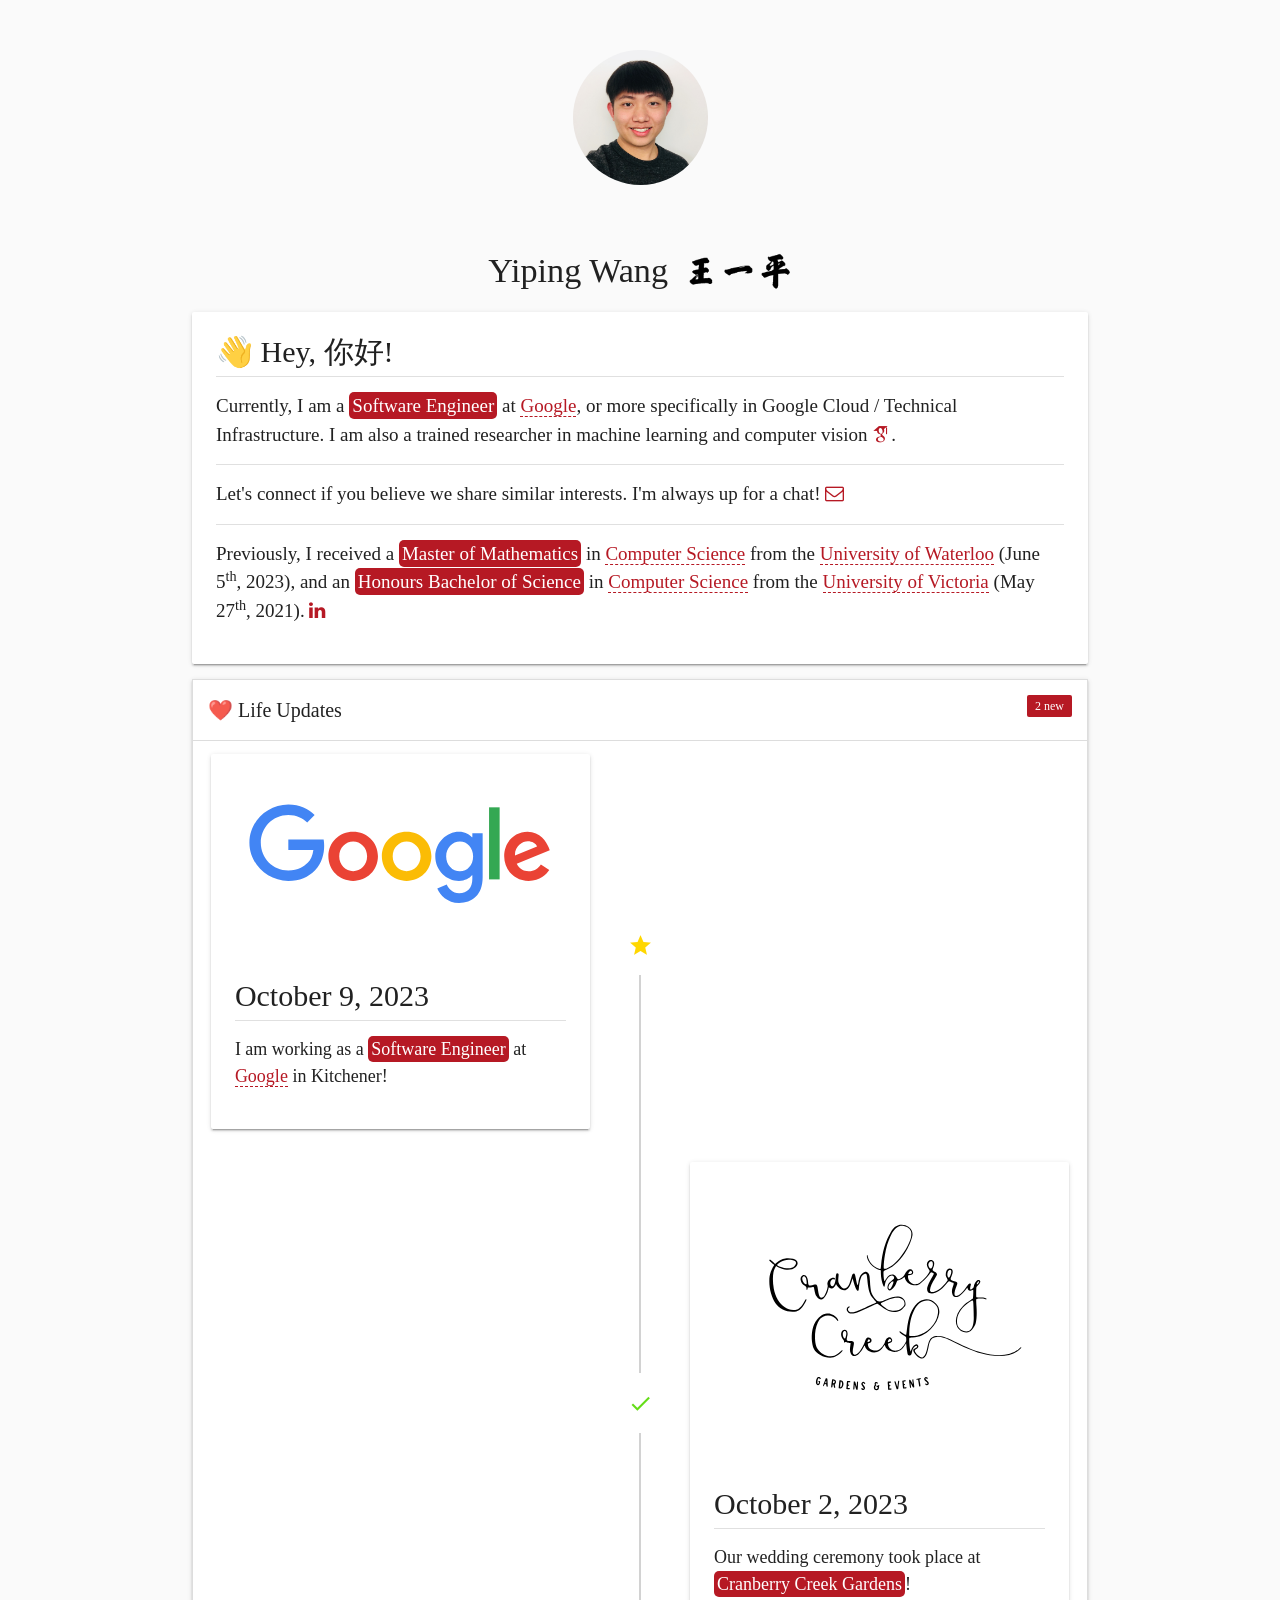
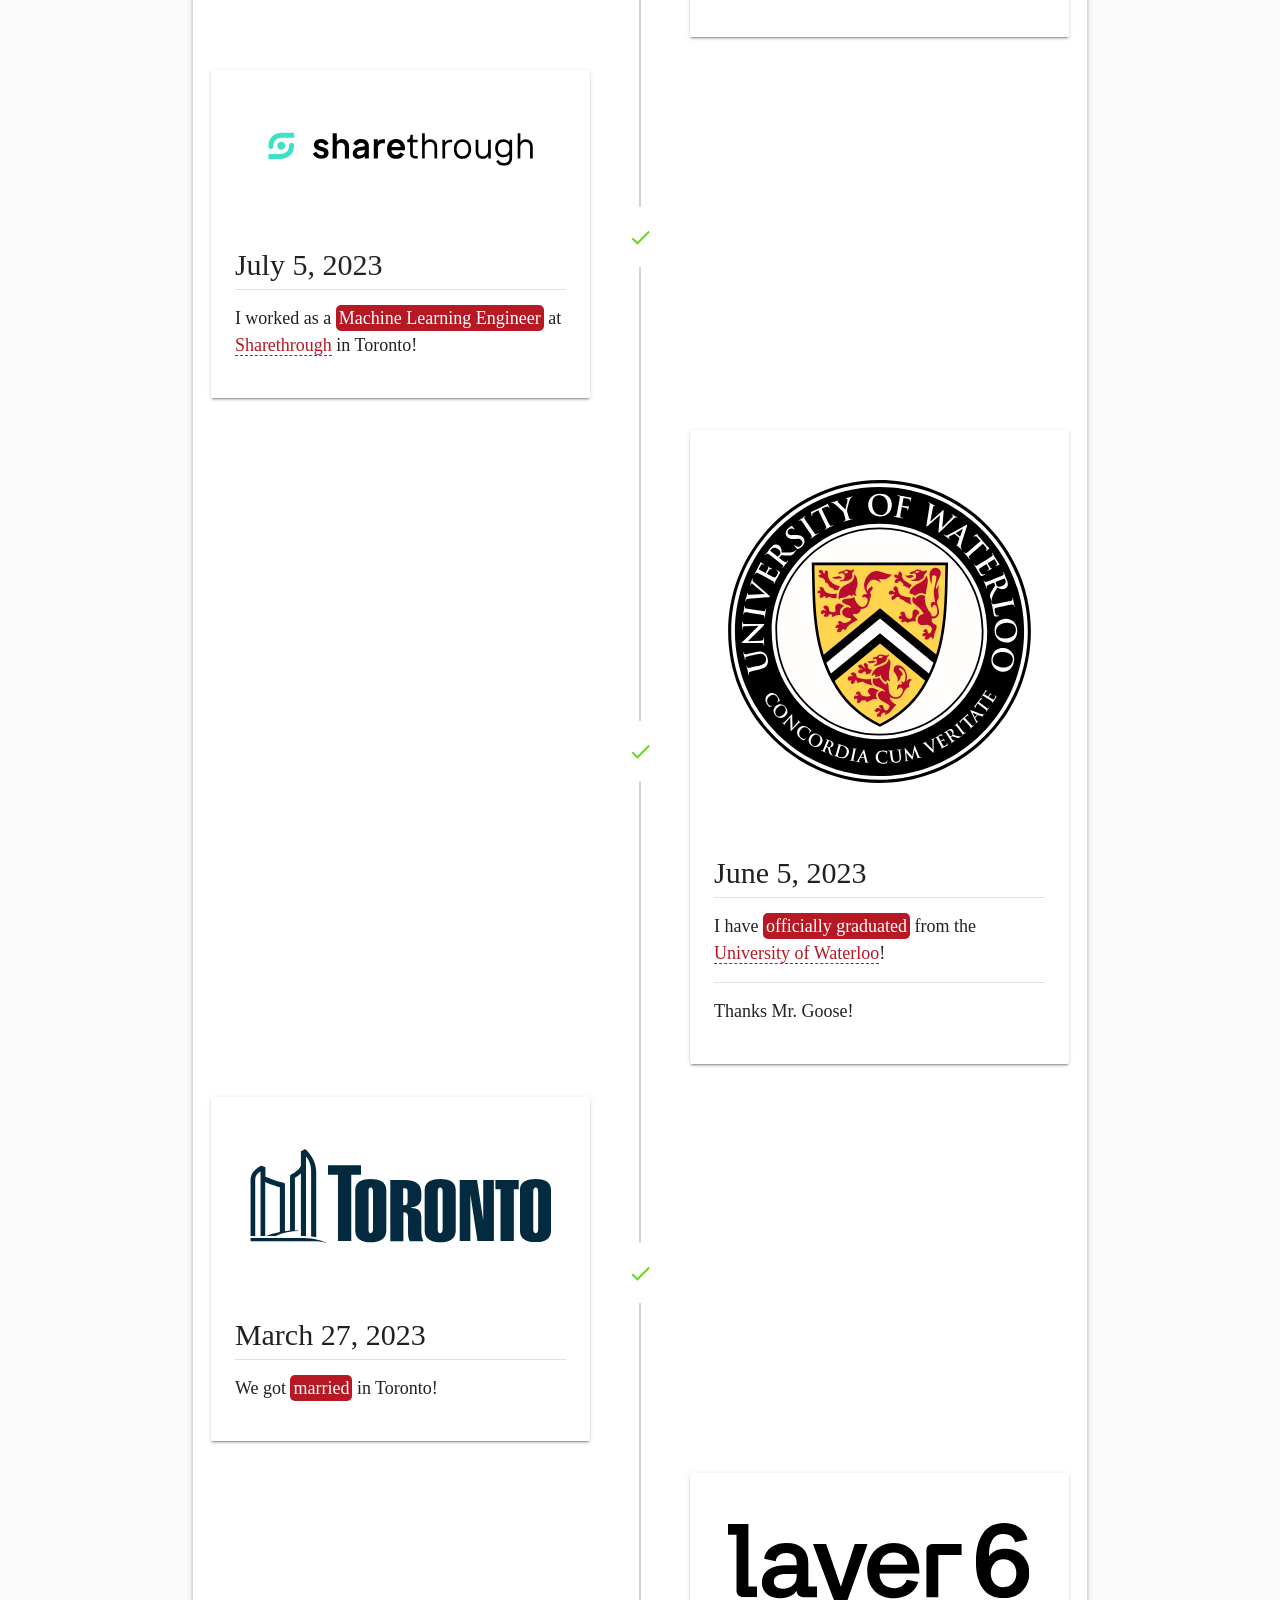
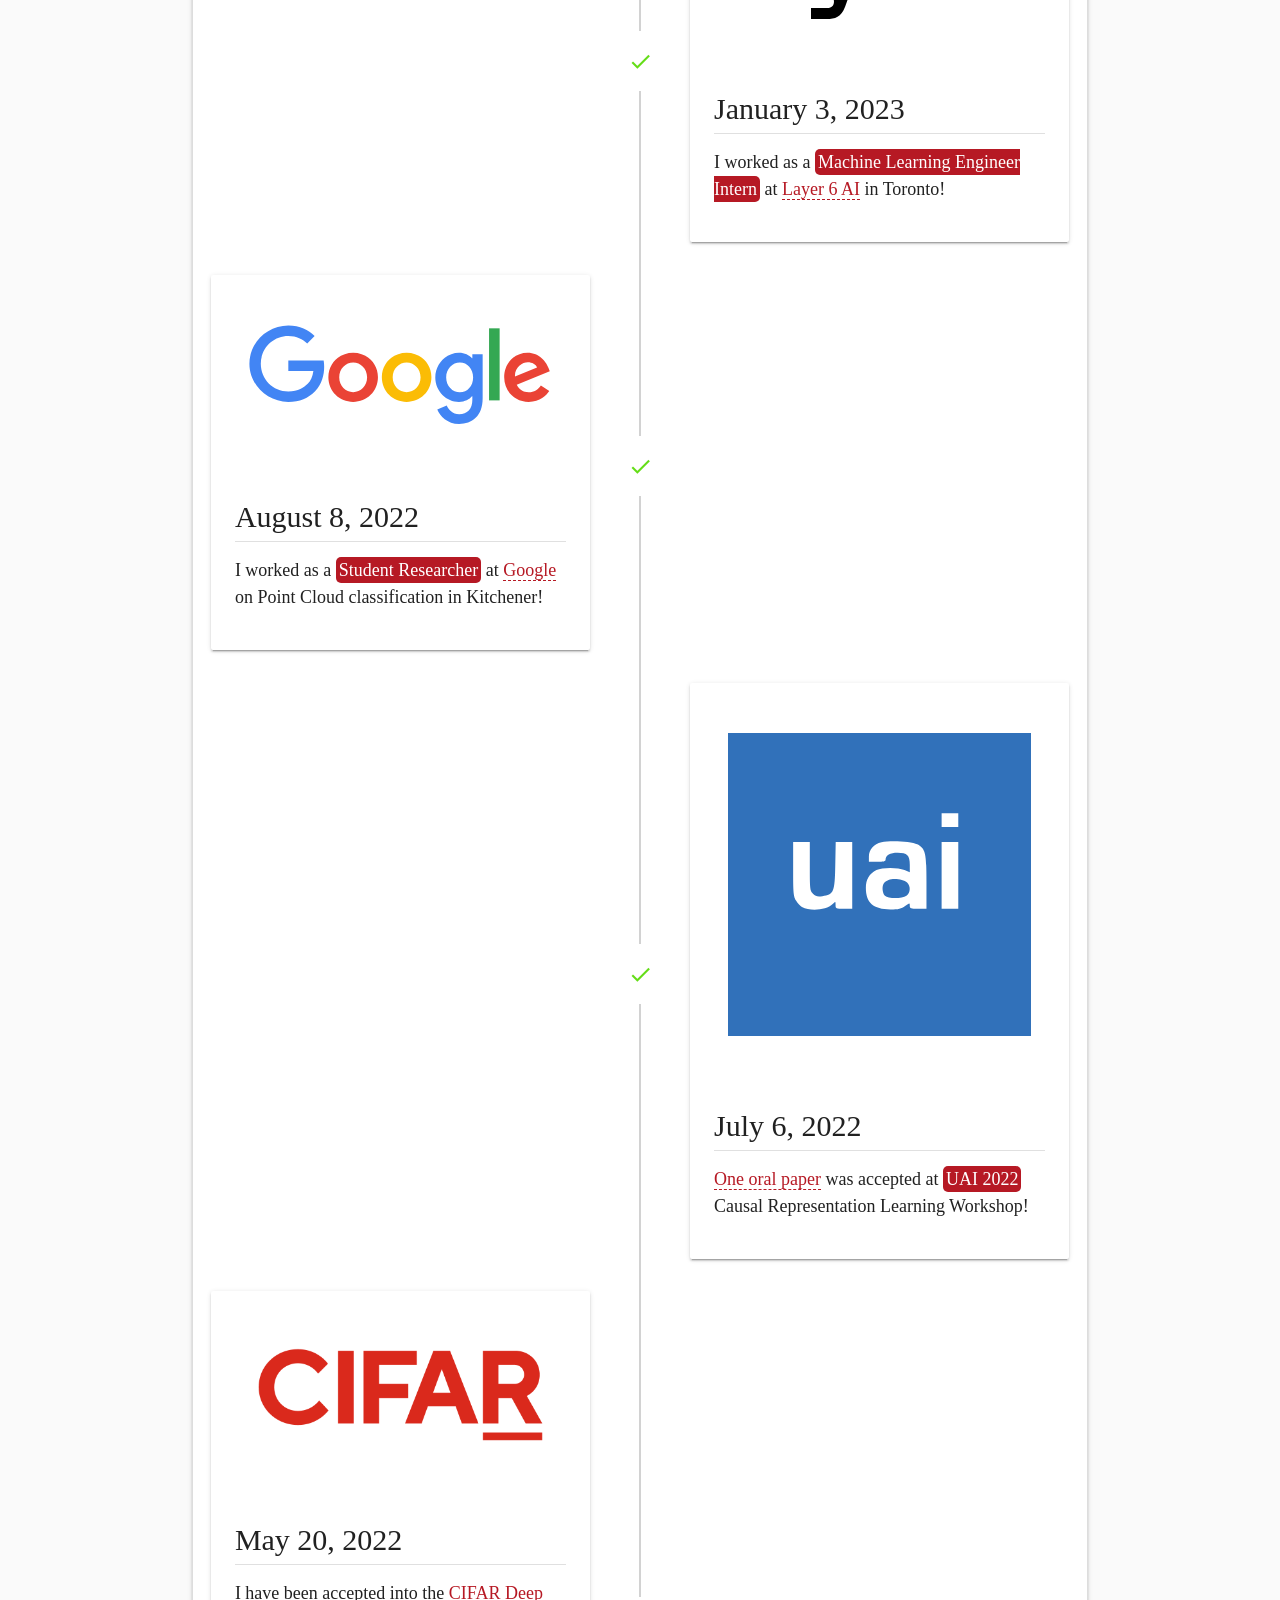
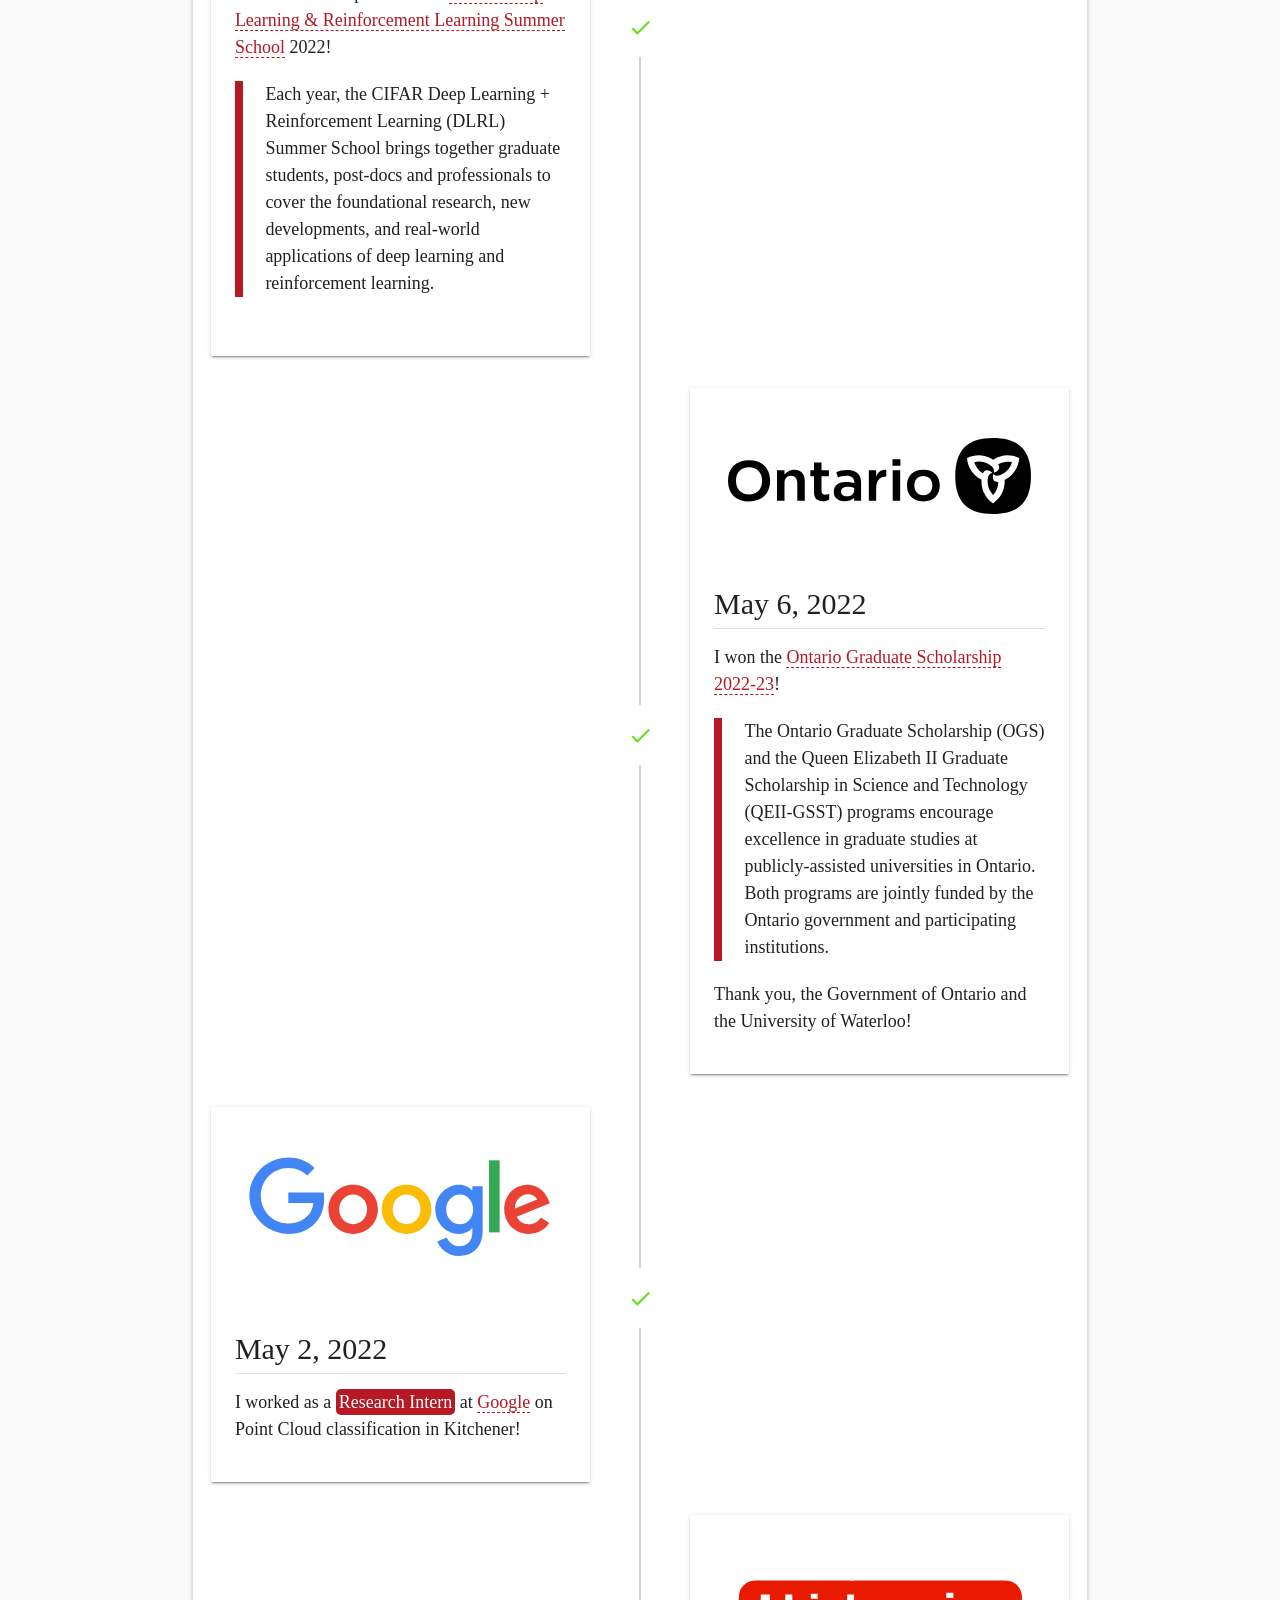
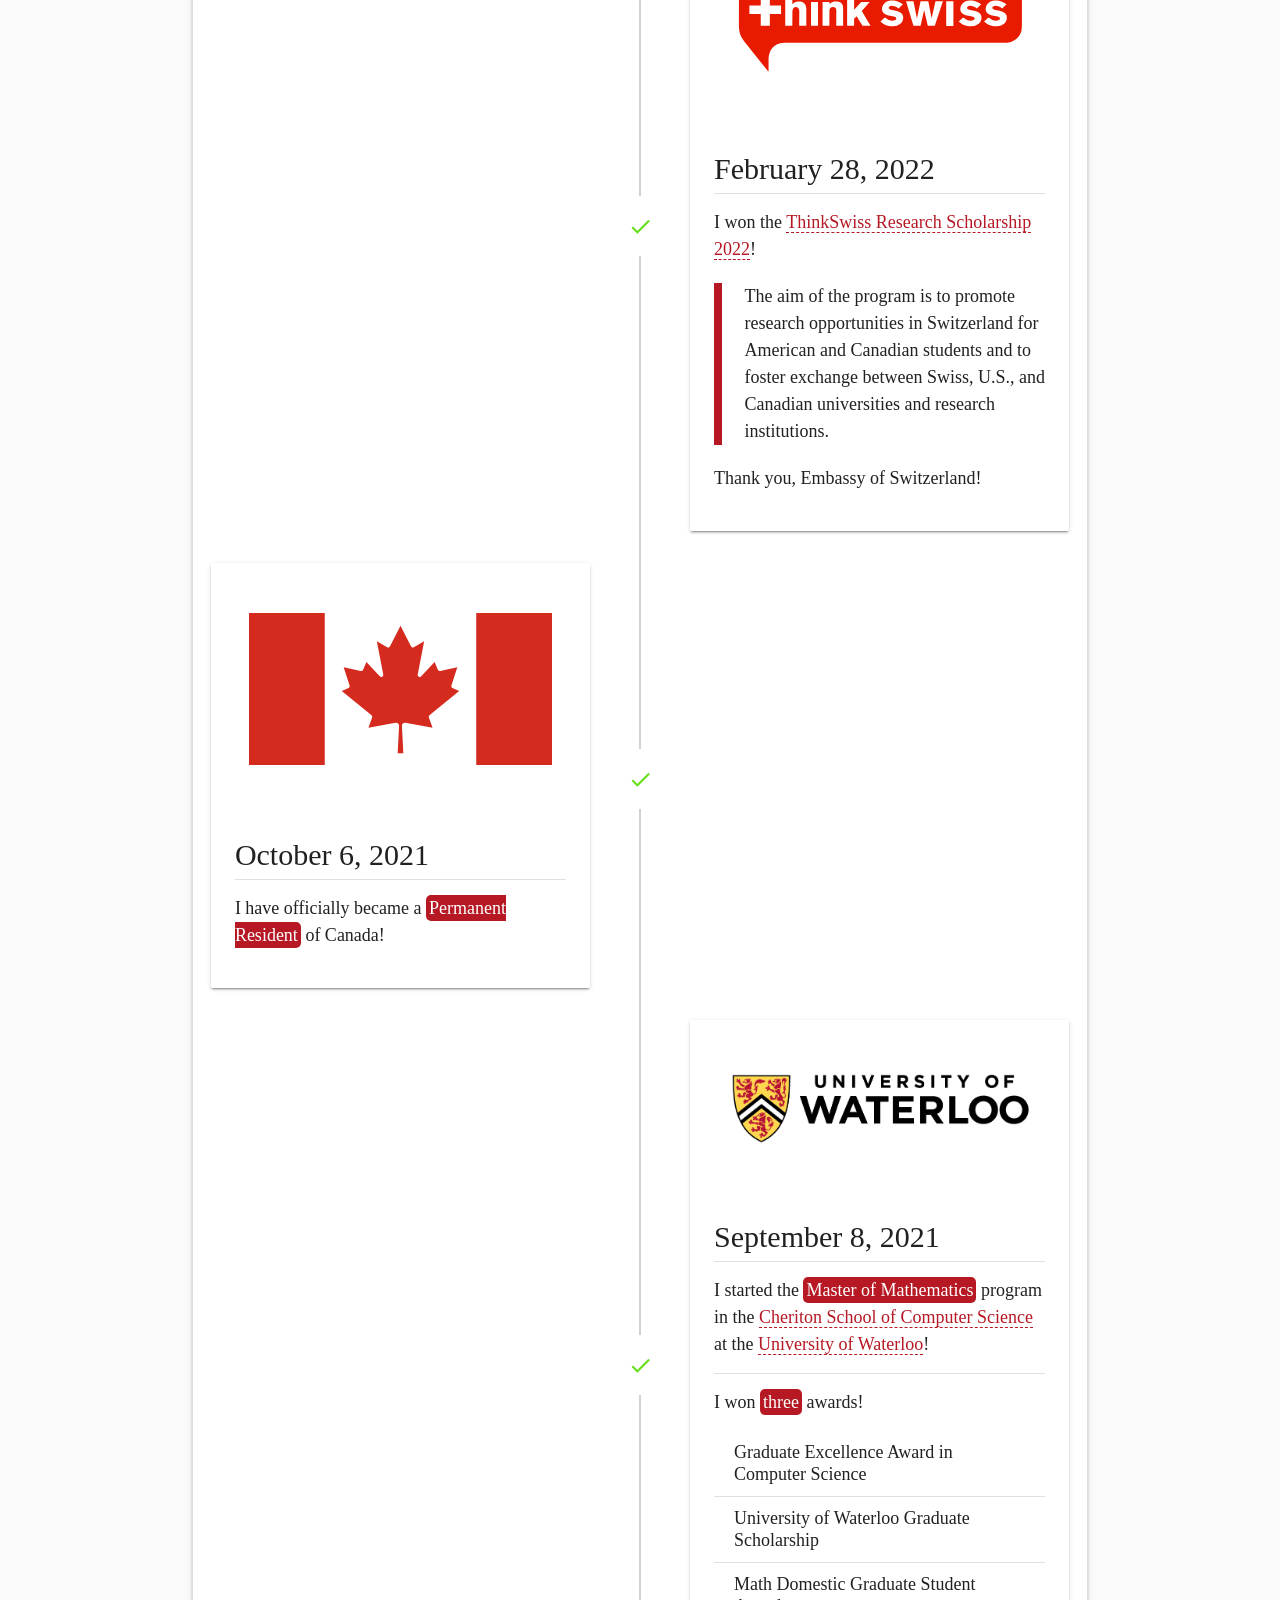
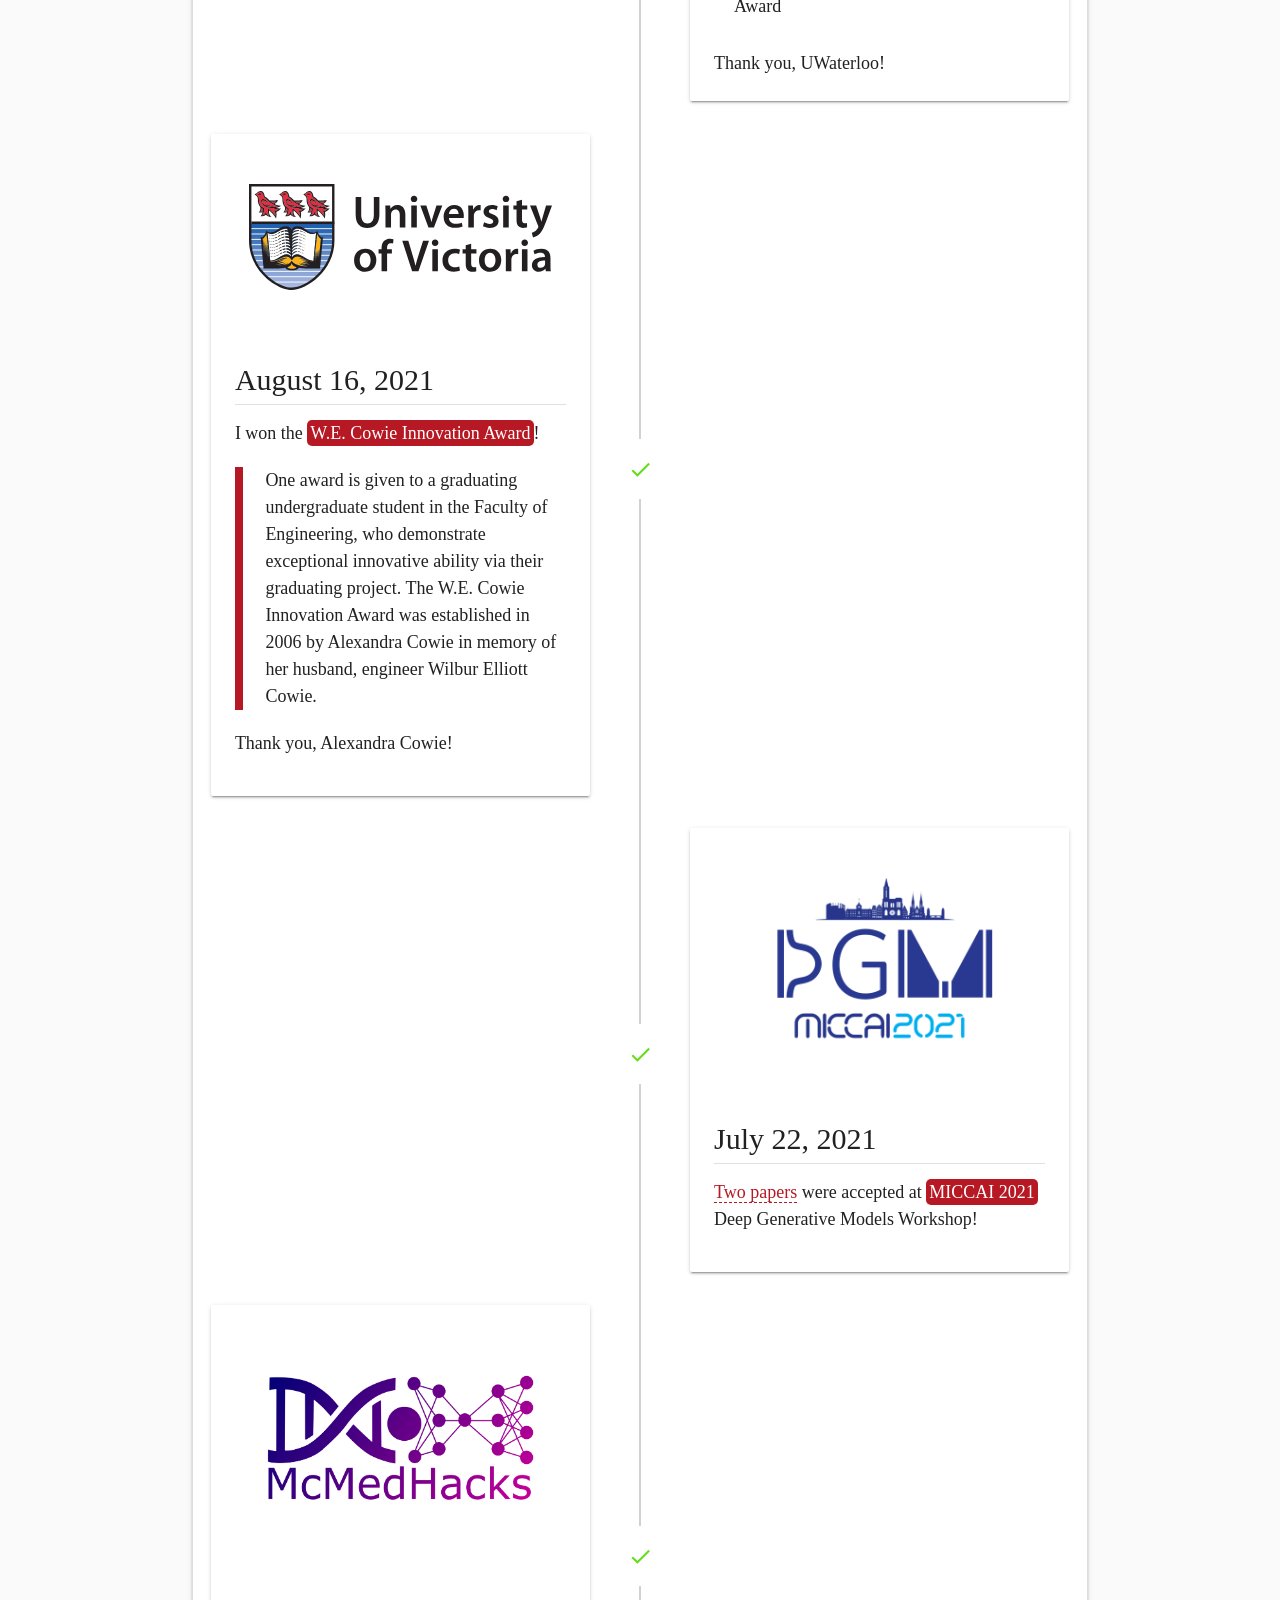
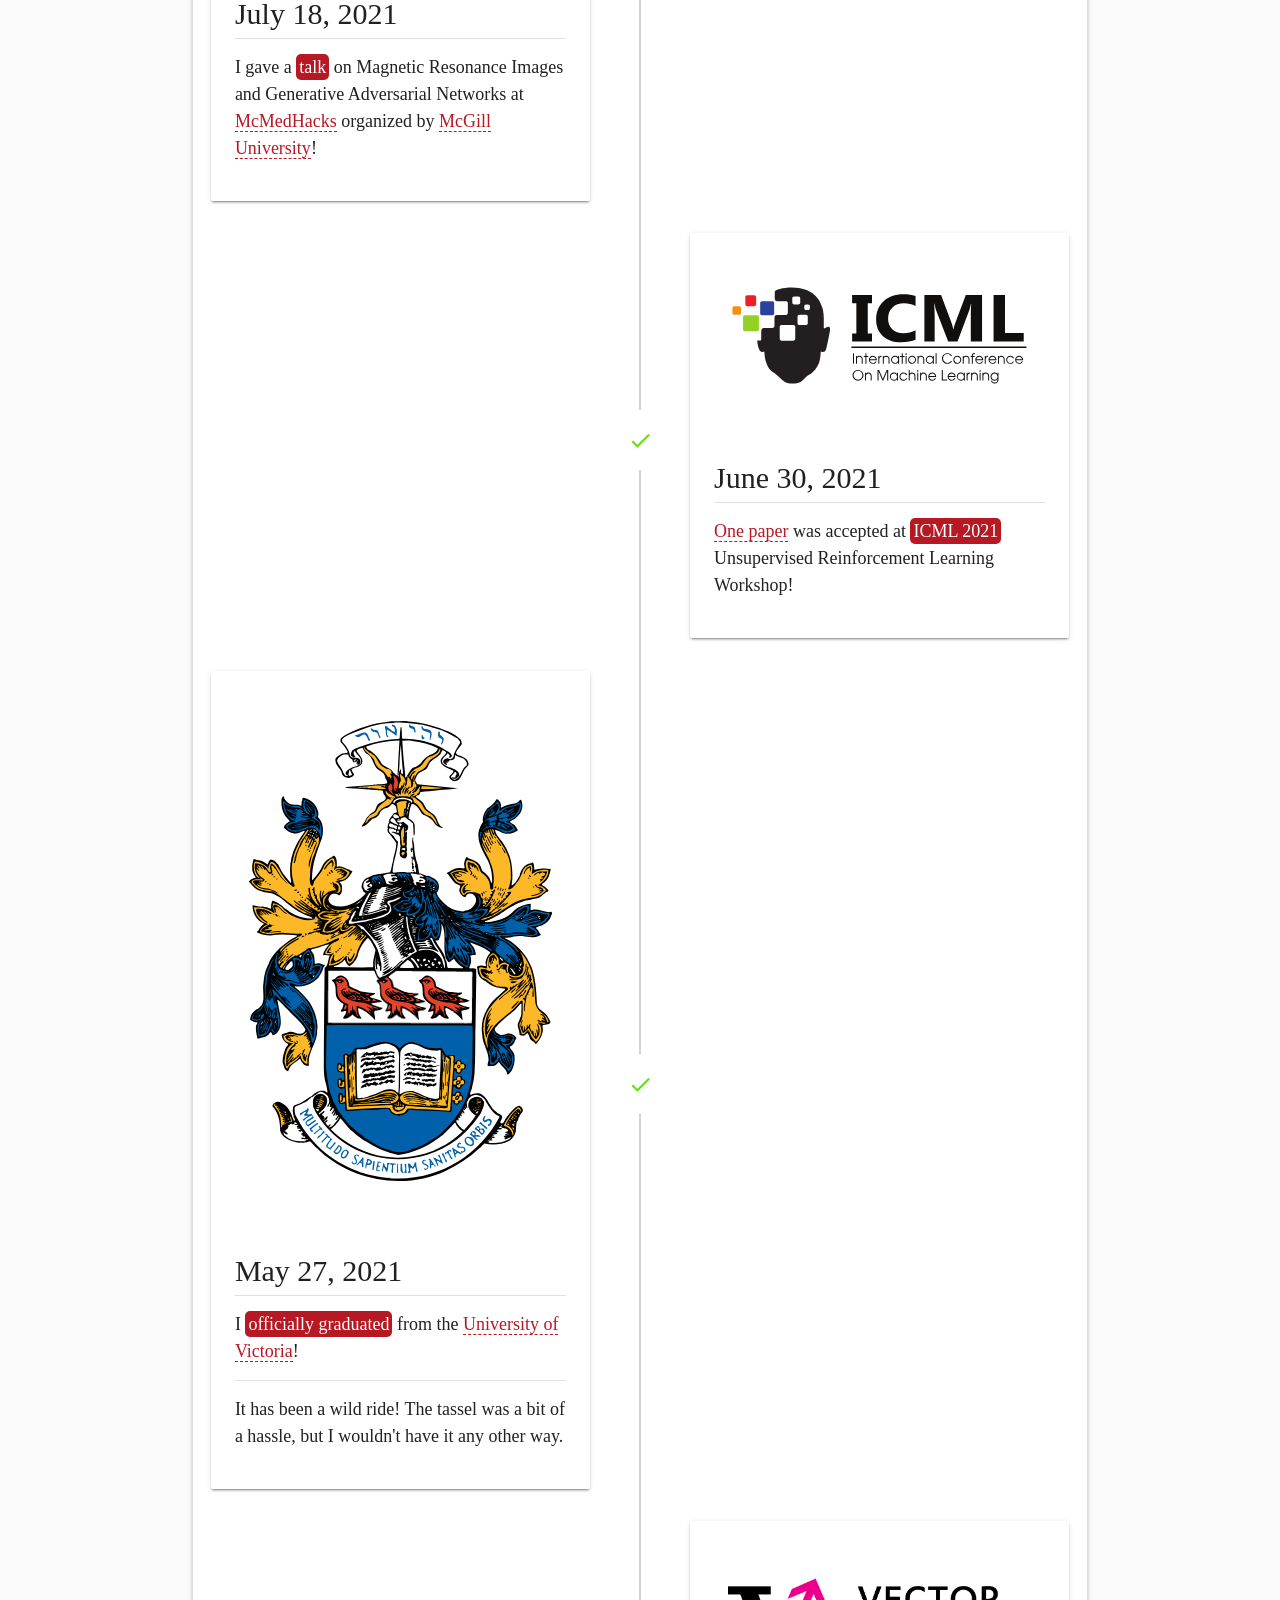
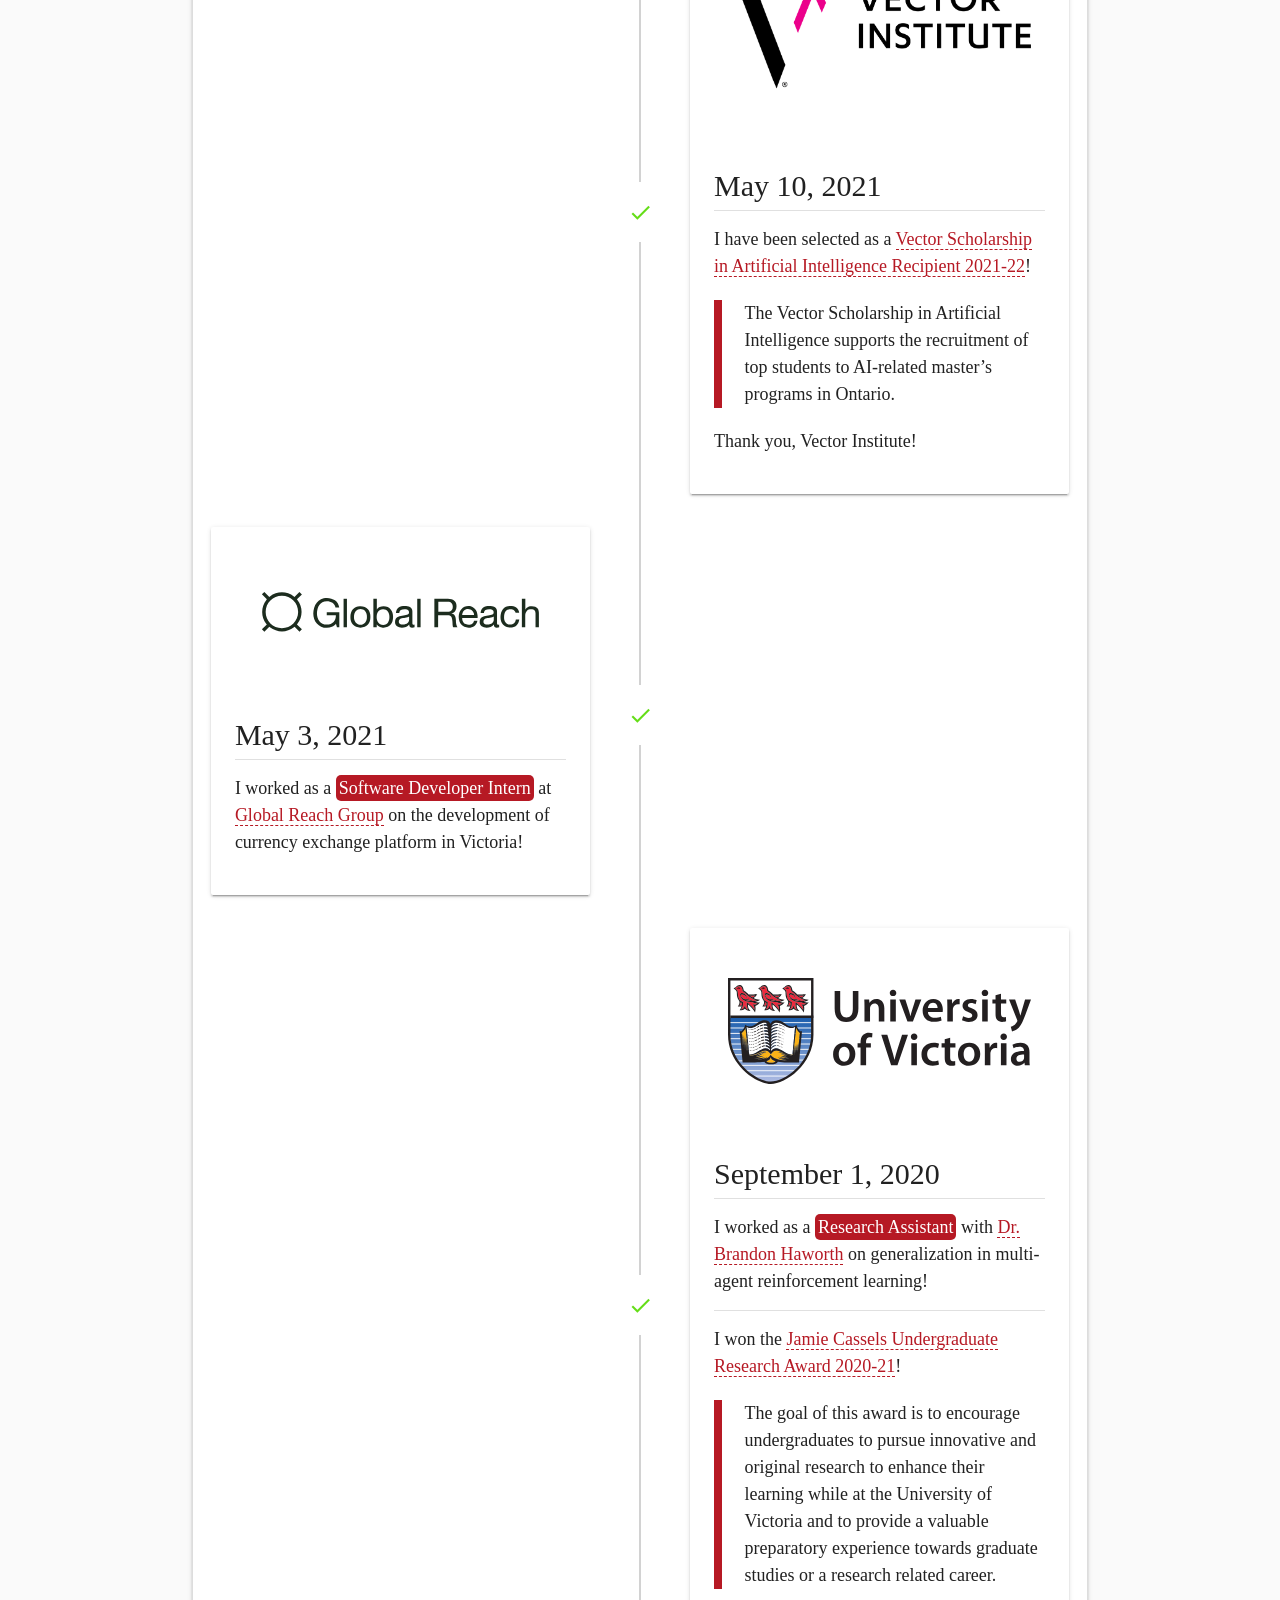
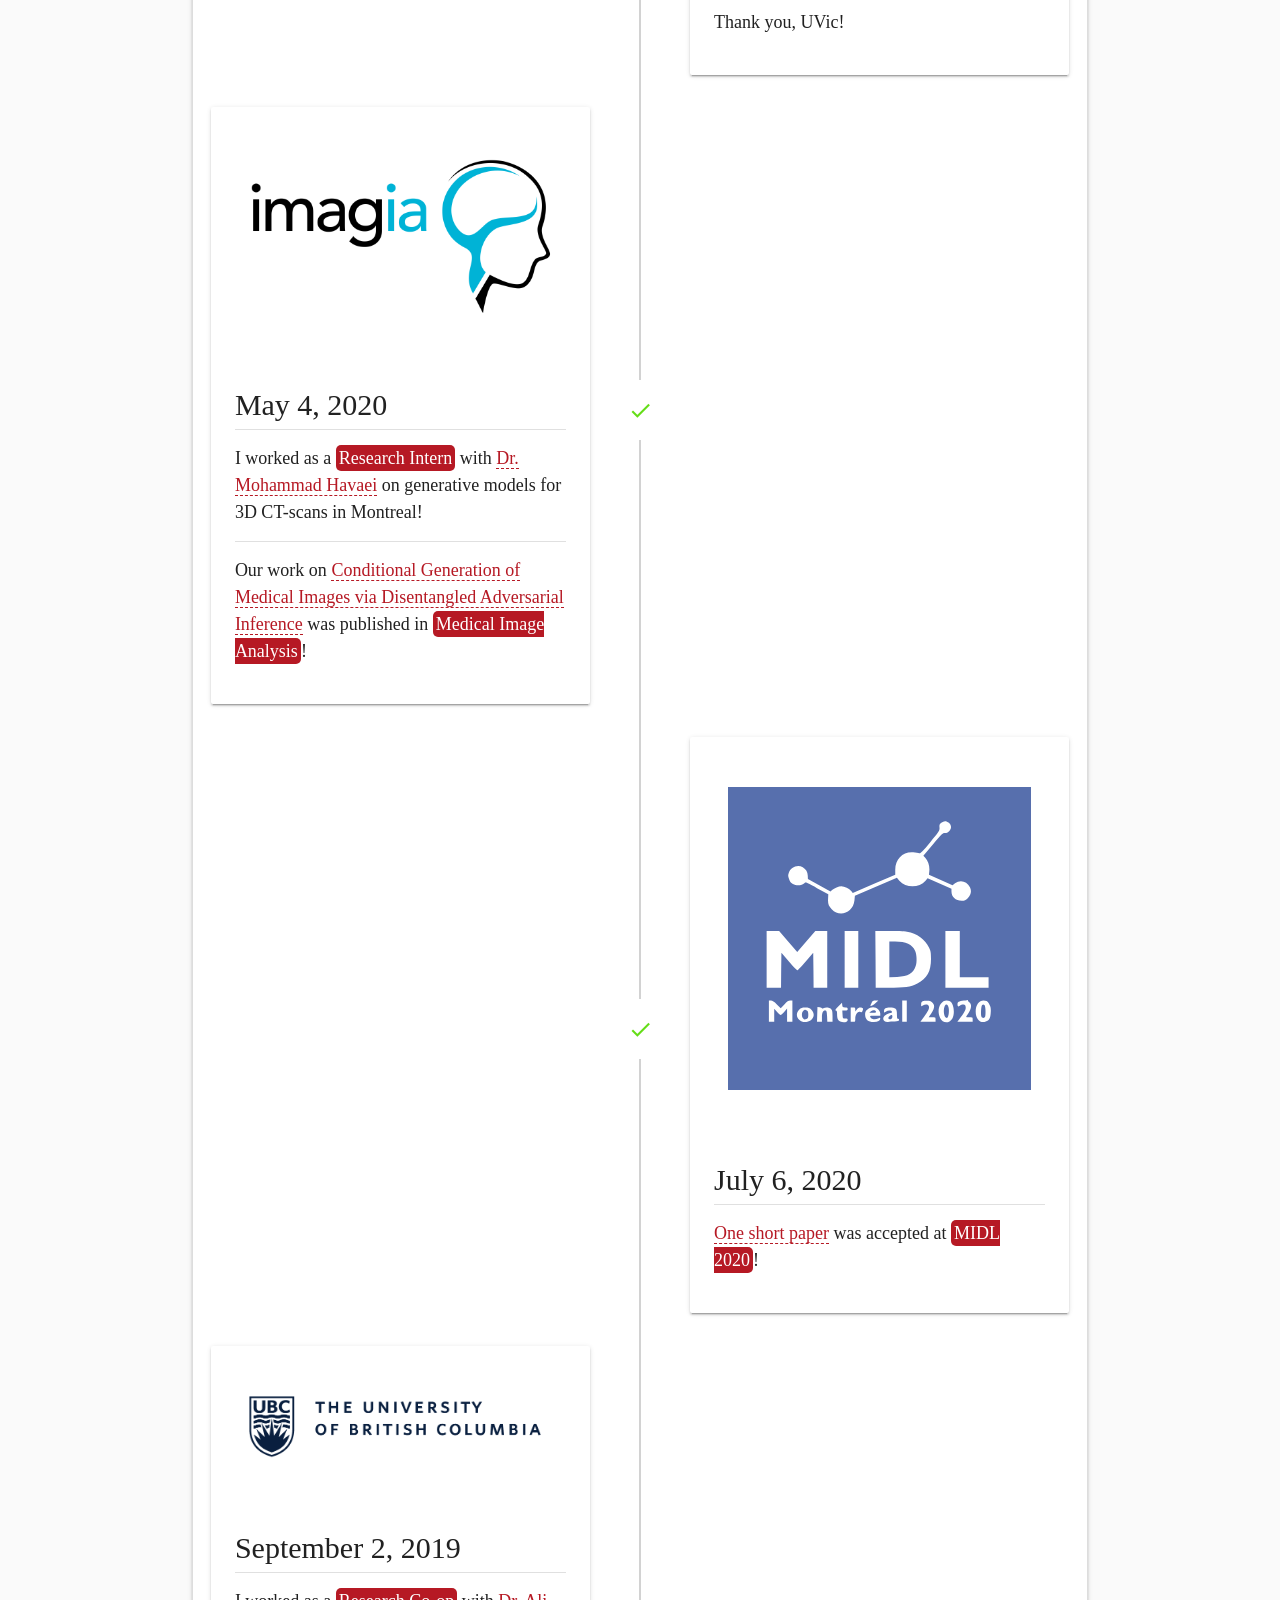
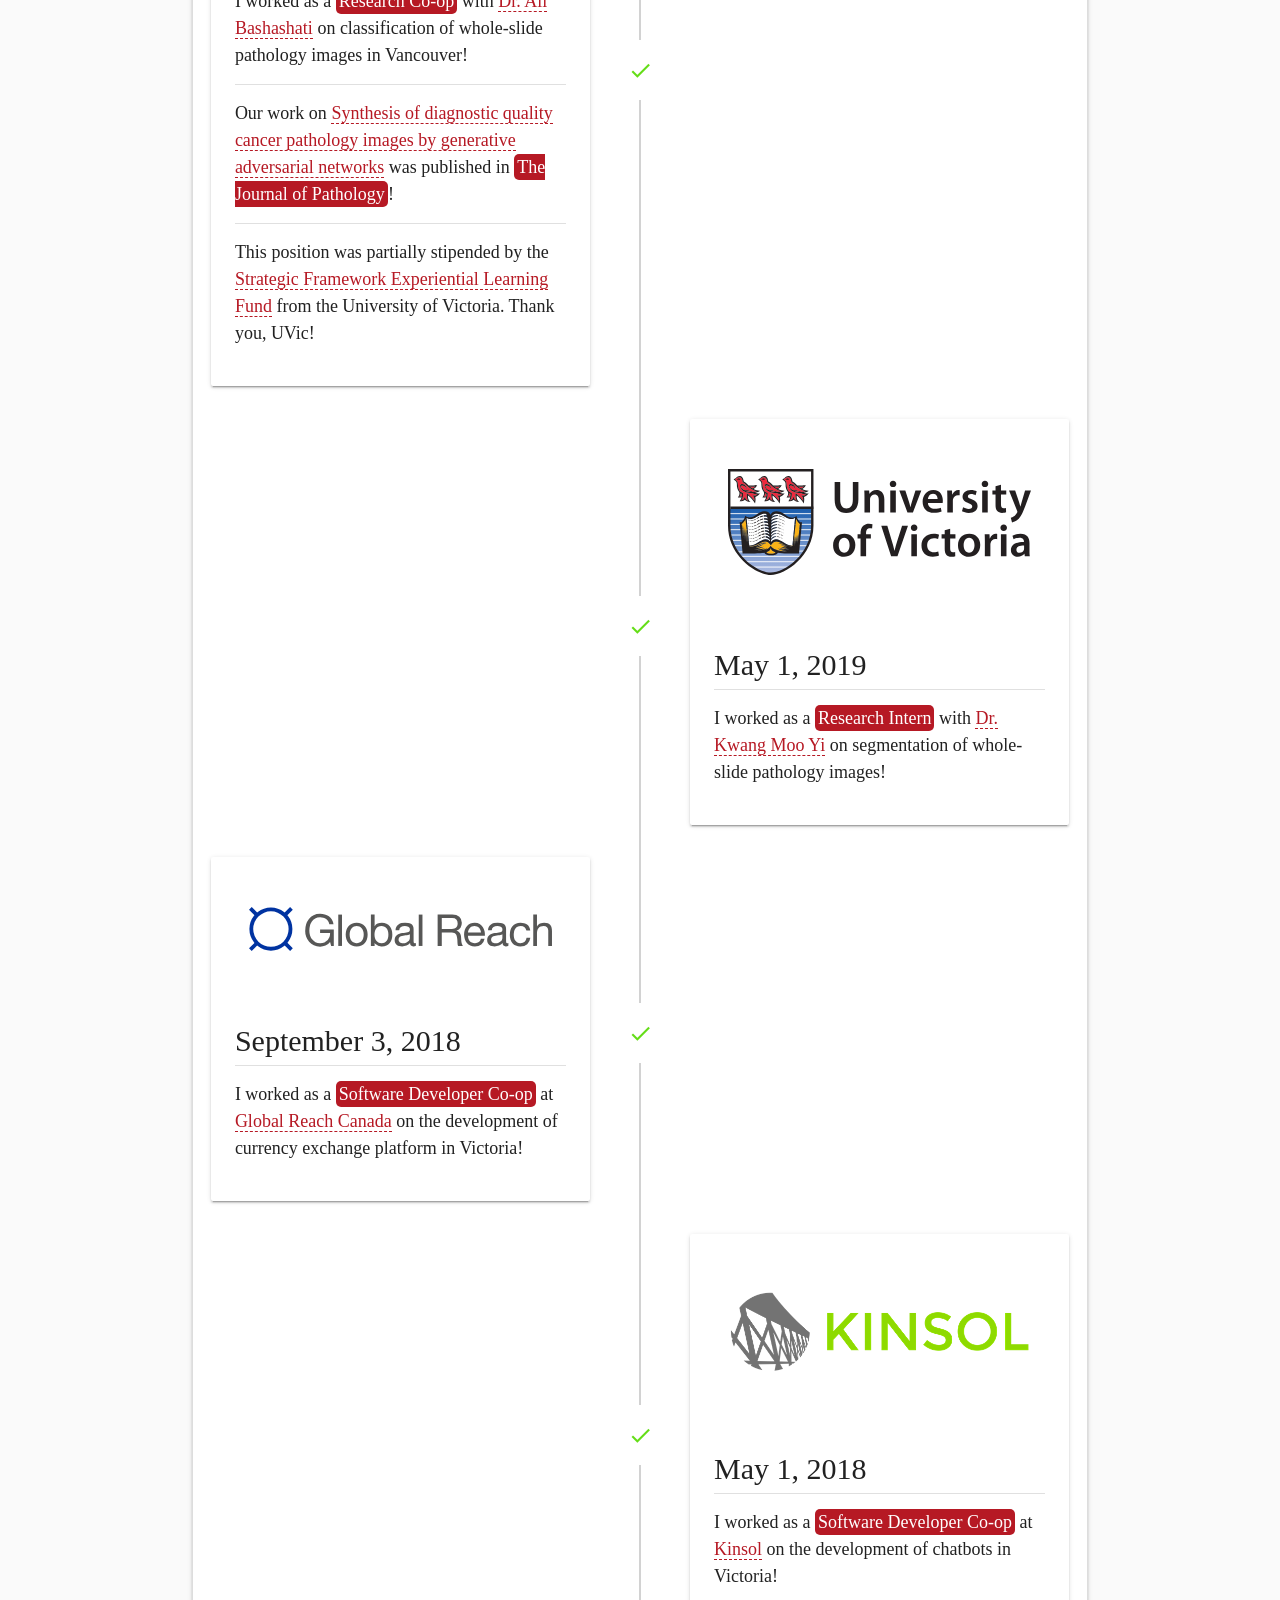
==== index.html @ 4e9f702b "up" ====
<!DOCTYPE html>
<html lang="en">

<head>
    <meta charset="utf-8">
    <title>Yiping Wang 王一平</title>
    <meta name="author" content="Yiping Wang 王一平" />
    <meta name="viewport"
        content="width=device-width, initial-scale=1.0, minimum-scale=1.0, maximum-scale=1.0, user-scalable=no">
    <link rel="stylesheet" media="screen" href="./css/style.css">
    <link rel="shortcut icon" type="image/x-icon" href="./images/favicon.ico" />
    <!-- import Google's icons -->
    <link rel="stylesheet" href="https://fonts.googleapis.com/icon?family=Material+Icons">
    <link rel="stylesheet" href="./css/academicons.min.css">
    <!-- Compiled and minified jQuery -->
    <script type="text/javascript" src="./scripts/jquery-2.1.1.min.js"></script>
    <!-- Compiled and minified CSS -->
    <link rel="stylesheet" href="./css/materialize.min.css">
    <!-- Compiled and minified JavaScript -->
    <script src="./scripts/materialize.min.js"></script>
    <!-- font awesome -->
    <link rel="stylesheet" href="https://cdnjs.cloudflare.com/ajax/libs/font-awesome/4.7.0/css/font-awesome.min.css">
</head>

<body>
    <!-- avatar image and basic info -->
    <img class="main-avatar" src="images/avatar.jpeg" />
    <div class="center-align">
        <h4 style="display:inline-block;">Yiping Wang</h4>
        <img id="name-pic" height="52" src="images/name.PNG">
    </div>


    <!-- main content -->
    <div class="container">
        <div class="row">
            <div class="col s12 m12 l12 xl12">
                <!-- Introductionary Card -->
                <div class="card section scrollspy" id="introduction">
                    <div class="card-content">
                        <span class="card-title">👋 Hey, 你好!</span>
                        <div class="divider"></div>
                        <div class="section">
                            <p class="card-intro">Currently, I am a <span class="highlight-text">Software
                                    Engineer</span> at <a target="_blank" href="https://cloud.google.com/"><span
                                        class="link-text">Google</span></a>, or more specifically in Google Cloud /
                                Technical Infrastructure. I am also a trained researcher in machine learning and
                                computer vision <a target="_blank"
                                    href="https://scholar.google.com/citations?user=fSBEPk8AAAAJ&hl=en&authuser=2"><i
                                        class="ai ai-google-scholar"></i></a>.
                            </p>
                        </div>
                        <div class="divider"></div>
                        <div class="section">
                            <p class="card-intro">Let's connect if you believe we share similar interests. I'm always up
                                for a chat! <a target="_blank" href="mailto:yiping@duck.com"><i class="fa fa-envelope-o"
                                        aria-hidden="true"></i></a>
                            </p>
                        </div>
                        <div class="divider"></div>
                        <div class="section">
                            <p class="card-intro">Previously, I received a <span class="highlight-text">Master of
                                    Mathematics</span> in <a target="_blank" href="https://cs.uwaterloo.ca/"><span
                                        class="link-text">Computer Science</span></a> from the <a target="_blank"
                                    href="https://www.uwaterloo.ca"><span class="link-text">University of
                                        Waterloo</span></a> (June 5<sup>th</sup>, 2023), and an <span
                                    class="highlight-text">Honours Bachelor
                                    of
                                    Science</span> in <a target="_blank"
                                    href="https://www.uvic.ca/ecs/computerscience/index.php"><span
                                        class="link-text">Computer Science</span></a> from the <a target="_blank"
                                    href="https://www.uvic.ca"><span class="link-text">University
                                        of
                                        Victoria</span></a> (May 27<sup>th</sup>, 2021). <a target="_blank"
                                    href="https://www.linkedin.com/in/yiping-wang/"><i class="fa fa-linkedin"></i></a>
                            </p>
                        </div>
                    </div>
                </div>
                <ul class="collapsible section scrollspy" id="timeline-collapsible">
                    <li>
                        <div class="collapsible-header">❤️
                            Life Updates
                            <span class="new badge">2</span>
                        </div>
                        <div class="collapsible-body" style="padding: 0rem !important;">
                            <div class="container" style="width: 100% !important;">
                                <div class="timeline">
                                    <!-- <div class="timeline-event">
                                        <div class="card timeline-content">
                                            <div class="card-image waves-effect waves-block waves-light">
                                                <img src="images/timeline/coat_of_arm_ca.svg"
                                                    class="responsive-img activator">
                                            </div>
                                            <div class="card-content">
                                                <span class="card-title activator grey-text text-darken-4">
                                                    2024</span>
                                                <div class="divider"></div>
                                                <div class="section">
                                                    <p class="collapsible-intro">I have officially became a <span
                                                            class="highlight-text">Citizen</span> of Canada!
                                                    </p>
                                                </div>
                                            </div>
                                        </div>
                                        <div class="timeline-badge-news"><i class="material-icons">grade</i>
                                        </div>
                                    </div> -->
                                    <div class="timeline-event">
                                        <div class="card timeline-content">
                                            <div class="card-image waves-effect waves-block waves-light">
                                                <img src="images/timeline/google.svg" class="responsive-img activator">
                                            </div>
                                            <div class="card-content">
                                                <span class="card-title activator grey-text text-darken-4">October 9,
                                                    2023</span>
                                                <div class="divider"></div>
                                                <div class="section">
                                                    <p class="collapsible-intro">I am working as a <span
                                                            class="highlight-text">Software Engineer</span> at
                                                        <a target="_blank" href="https://cloud.google.com/"><span
                                                                class="link-text">Google</span></a> in Kitchener!
                                                    </p>
                                                </div>
                                            </div>
                                        </div>
                                        <div class="timeline-badge-news"><i class="material-icons">grade</i>
                                        </div>
                                    </div>
                                    <div class="timeline-event">
                                        <div class="card timeline-content">
                                            <div class="card-image waves-effect waves-block waves-light">
                                                <img src="images/timeline/cranberry.svg"
                                                    class="responsive-img activator">
                                            </div>
                                            <div class="card-content">
                                                <span class="card-title activator grey-text text-darken-4">October 2,
                                                    2023</span>
                                                <div class="divider"></div>
                                                <div class="section">
                                                    <p class="collapsible-intro">Our wedding ceremony took place at
                                                        <span class="highlight-text">Cranberry Creek Gardens</span>!
                                                </div>
                                            </div>
                                        </div>
                                        <div class="timeline-badge-done"><i class="material-icons">check</i>
                                        </div>
                                    </div>
                                    <div class="timeline-event">
                                        <div class="card timeline-content">
                                            <div class="card-image waves-effect waves-block waves-light">
                                                <img src="images/timeline/sharethrough.svg"
                                                    class="responsive-img activator">
                                            </div>
                                            <div class="card-content">
                                                <span class="card-title activator grey-text text-darken-4">July 5,
                                                    2023</span>
                                                <div class="divider"></div>
                                                <div class="section">
                                                    <p class="collapsible-intro">I worked
                                                        as a <span class="highlight-text">Machine Learning
                                                            Engineer</span> at <a target="_blank"
                                                            href="https://www.sharethrough.com/"><span
                                                                class="link-text">Sharethrough</span></a> in Toronto!
                                                </div>
                                            </div>
                                        </div>
                                        <div class="timeline-badge-done"><i class="material-icons">check</i>
                                        </div>
                                    </div>
                                    <div class="timeline-event">
                                        <div class="card timeline-content">
                                            <div class="card-image waves-effect waves-block waves-light">
                                                <img src="images/timeline/uw_seal.svg" class="responsive-img activator">
                                            </div>
                                            <div class="card-content">
                                                <span class="card-title activator grey-text text-darken-4">June 5,
                                                    2023</span>
                                                <div class="divider"></div>
                                                <div class="section">
                                                    <p class="collapsible-intro">I have <span
                                                            class="highlight-text">officially graduated</span> from the
                                                        <a target="_blank" href="https://www.uwaterloo.ca/"><span
                                                                class="link-text">University of Waterloo</span></a>!
                                                    </p>
                                                </div>
                                                <div class="divider"></div>
                                                <div class="section">
                                                    <p class="collapsible-intro">Thanks Mr. Goose!
                                                    </p>
                                                </div>
                                            </div>
                                        </div>
                                        <div class="timeline-badge-done"><i class="material-icons">check</i>
                                        </div>
                                    </div>
                                    <div class="timeline-event">
                                        <div class="card timeline-content">
                                            <div class="card-image waves-effect waves-block waves-light">
                                                <img src="images/timeline/toronto_logo.svg"
                                                    class="responsive-img activator">
                                            </div>
                                            <div class="card-content">
                                                <span class="card-title activator grey-text text-darken-4">March 27,
                                                    2023</span>
                                                <div class="divider"></div>
                                                <div class="section">
                                                    <p class="collapsible-intro">We got <span
                                                            class="highlight-text">married</span> in Toronto!
                                                </div>
                                            </div>
                                        </div>
                                        <div class="timeline-badge-done"><i class="material-icons">check</i>
                                        </div>
                                    </div>
                                    <div class="timeline-event">
                                        <div class="card timeline-content">
                                            <div class="card-image waves-effect waves-block waves-light">
                                                <img src="images/timeline/layer6.svg" class="responsive-img activator">
                                            </div>
                                            <div class="card-content">
                                                <span class="card-title activator grey-text text-darken-4">January 3,
                                                    2023</span>
                                                <div class="divider"></div>
                                                <div class="section">
                                                    <p class="collapsible-intro">I worked as a <span
                                                            class="highlight-text">Machine Learning
                                                            Engineer Intern</span> at <a target="_blank"
                                                            href="https://layer6.ai"><span class="link-text">Layer 6
                                                                AI</span></a> in Toronto!
                                                </div>
                                            </div>
                                        </div>
                                        <div class="timeline-badge-done"><i class="material-icons">check</i>
                                        </div>
                                    </div>
                                    <div class="timeline-event">
                                        <div class="card timeline-content">
                                            <div class="card-image waves-effect waves-block waves-light">
                                                <img src="images/timeline/google.svg" class="responsive-img activator">
                                            </div>
                                            <div class="card-content">
                                                <span class="card-title activator grey-text text-darken-4">August 8,
                                                    2022</span>
                                                <div class="divider"></div>
                                                <div class="section">
                                                    <p class="collapsible-intro">I worked as a <span
                                                            class="highlight-text">Student Researcher</span> at
                                                        <a target="_blank" href="https://research.google/"><span
                                                                class="link-text">Google</span></a> on
                                                        Point Cloud classification in Kitchener!
                                                    </p>
                                                </div>
                                            </div>
                                        </div>
                                        <div class="timeline-badge-done"><i class="material-icons">check</i>
                                        </div>
                                    </div>
                                    <div class="timeline-event">
                                        <div class="card timeline-content">
                                            <div class="card-image waves-effect waves-block waves-light">
                                                <img src="images/timeline/uai.svg" class="responsive-img activator">
                                            </div>
                                            <div class="card-content">
                                                <span class="card-title activator grey-text text-darken-4">July 6,
                                                    2022</span>
                                                <div class="divider"></div>
                                                <div class="section">
                                                    <p class="collapsible-intro"><a target="_blank"
                                                            href="https://openreview.net/forum?id=vtWagx1luOX"><span
                                                                class="link-text">One
                                                                oral paper</span></a> was accepted at <span
                                                            class="highlight-text">UAI 2022</span> Causal Representation
                                                        Learning Workshop!
                                                    </p>
                                                </div>
                                                </p>
                                            </div>
                                        </div>
                                        <div class="timeline-badge-done"><i class="material-icons">check</i>
                                        </div>
                                    </div>
                                    <div class="timeline-event">
                                        <div class="card timeline-content">
                                            <div class="card-image waves-effect waves-block waves-light">
                                                <img src="images/timeline/cifar.png" class="responsive-img activator">
                                            </div>
                                            <div class="card-content">
                                                <span class="card-title activator grey-text text-darken-4">May 20,
                                                    2022</span>
                                                <div class="divider"></div>
                                                <div class="section">
                                                    <p class="collapsible-intro">I have been accepted into the <a
                                                            target="_blank" href="https://dlrl.ca/"><span
                                                                class="link-text">CIFAR Deep Learning & Reinforcement
                                                                Learning Summer School</a> 2022!
                                                    </p>
                                                    <blockquote>
                                                        <p class="collapsible-intro">Each year, the CIFAR Deep Learning
                                                            + Reinforcement Learning (DLRL) Summer School brings
                                                            together graduate students, post-docs and professionals to
                                                            cover the foundational research, new developments, and
                                                            real-world applications of deep learning and reinforcement
                                                            learning.
                                                        </p>
                                                    </blockquote>
                                                </div>
                                                </p>
                                            </div>
                                        </div>
                                        <div class="timeline-badge-done"><i class="material-icons">check</i>
                                        </div>
                                    </div>
                                    <div class="timeline-event">
                                        <div class="card timeline-content">
                                            <div class="card-image waves-effect waves-block waves-light">
                                                <img src="images/timeline/ontario.svg" class="responsive-img activator">
                                            </div>
                                            <div class="card-content">
                                                <span class="card-title activator grey-text text-darken-4">May 6,
                                                    2022</span>
                                                <div class="divider"></div>
                                                <div class="section">
                                                    <p class="collapsible-intro">I won the <a target="_blank"
                                                            href="https://osap.gov.on.ca/OSAPPortal/en/A-ZListofAid/PRDR019245.html"><span
                                                                class="link-text">Ontario Graduate Scholarship
                                                                2022-23</a>!
                                                    </p>
                                                    <blockquote>
                                                        <p class="collapsible-intro">The Ontario Graduate Scholarship
                                                            (OGS)
                                                            and the Queen Elizabeth II Graduate Scholarship in Science
                                                            and
                                                            Technology (QEII-GSST) programs encourage excellence in
                                                            graduate
                                                            studies at publicly-assisted universities in Ontario. Both
                                                            programs are jointly funded by the Ontario government and
                                                            participating institutions.
                                                        </p>
                                                    </blockquote>
                                                    <p class="collapsible-intro">Thank you, the Government of Ontario
                                                        and
                                                        the University of Waterloo!
                                                </div>
                                                </p>
                                            </div>
                                        </div>
                                        <div class="timeline-badge-done"><i class="material-icons">check</i>
                                        </div>
                                    </div>
                                    <div class="timeline-event">
                                        <div class="card timeline-content">
                                            <div class="card-image waves-effect waves-block waves-light">
                                                <img src="images/timeline/google.svg" class="responsive-img activator">
                                            </div>
                                            <div class="card-content">
                                                <span class="card-title activator grey-text text-darken-4">May 2,
                                                    2022</span>
                                                <div class="divider"></div>
                                                <div class="section">
                                                    <p class="collapsible-intro">I worked as a <span
                                                            class="highlight-text">Research Intern</span> at
                                                        <a target="_blank" href="https://research.google/"><span
                                                                class="link-text">Google</span></a> on
                                                        Point Cloud classification in Kitchener!
                                                    </p>
                                                </div>
                                            </div>
                                        </div>
                                        <div class="timeline-badge-done"><i class="material-icons">check</i>
                                        </div>
                                    </div>
                                    <div class="timeline-event">
                                        <div class="card timeline-content">
                                            <div class="card-image waves-effect waves-block waves-light">
                                                <img src="images/timeline/thinkswiss.svg"
                                                    class="responsive-img activator">
                                            </div>
                                            <div class="card-content">
                                                <span class="card-title activator grey-text text-darken-4">February 28,
                                                    2022</span>
                                                <div class="divider"></div>
                                                <div class="section">
                                                    <p class="collapsible-intro">I won the <a target="_blank"
                                                            href="https://thinkswiss.org/research-scholarship/"><span
                                                                class="link-text">ThinkSwiss
                                                                Research Scholarship 2022</span></a>!
                                                    </p>
                                                    <blockquote>
                                                        <p class="collapsible-intro">The aim of the program is to
                                                            promote research opportunities in Switzerland for American
                                                            and Canadian students and to foster exchange between Swiss,
                                                            U.S., and Canadian universities and research institutions.
                                                        </p>
                                                    </blockquote>
                                                    <p class="collapsible-intro">Thank you, Embassy of Switzerland!
                                                    </p>
                                                </div>
                                            </div>
                                        </div>
                                        <div class="timeline-badge-done"><i class="material-icons">check</i>
                                        </div>
                                    </div>
                                    <div class="timeline-event">
                                        <div class="card timeline-content">
                                            <div class="card-image waves-effect waves-block waves-light">
                                                <img src="images/timeline/ca_flag.svg" class="responsive-img activator">
                                            </div>
                                            <div class="card-content">
                                                <span class="card-title activator grey-text text-darken-4">October 6,
                                                    2021</span>
                                                <div class="divider"></div>
                                                <div class="section">
                                                    <p class="collapsible-intro">I have officially became a <span
                                                            class="highlight-text">Permanent Resident</span> of Canada!
                                                    </p>
                                                </div>
                                            </div>
                                        </div>
                                        <div class="timeline-badge-done"><i class="material-icons">check</i>
                                        </div>
                                    </div>
                                    <div class="timeline-event">
                                        <div class="card timeline-content">
                                            <div class="card-image waves-effect waves-block waves-light">
                                                <img src="images/uw.png" class="responsive-img activator">
                                            </div>
                                            <div class="card-content">
                                                <span class="card-title activator grey-text text-darken-4">September 8,
                                                    2021</span>
                                                <div class="divider"></div>
                                                <div class="section">
                                                    <p class="collapsible-intro">I started the <span
                                                            class="highlight-text">Master of Mathematics</span> program
                                                        in
                                                        the <a target="_blank" href="https://cs.uwaterloo.ca/"><span
                                                                class="link-text">Cheriton School of Computer
                                                                Science</span></a> at the <a target="_blank"
                                                            href="https://www.uwaterloo.ca"><span
                                                                class="link-text">University of
                                                                Waterloo</span></a>!</p>
                                                </div>
                                                <div class="divider"></div>
                                                <div class="section">
                                                    <p class="collapsible-intro">I won <span
                                                            class="highlight-text">three</span> awards!
                                                    </p>
                                                </div>
                                                <ul class="collection">
                                                    <li class="collection-item">Graduate Excellence Award in Computer
                                                        Science</li>
                                                    <li class="collection-item">University of Waterloo Graduate
                                                        Scholarship</li>
                                                    <li class="collection-item">Math Domestic Graduate Student Award
                                                    </li>
                                                </ul>
                                                <br>
                                                <p class="collapsible-intro">Thank you, UWaterloo!
                                                </p>
                                            </div>
                                        </div>
                                        <div class="timeline-badge-done"><i class="material-icons">check</i>
                                        </div>
                                    </div>
                                    <div class="timeline-event">
                                        <div class="card timeline-content">
                                            <div class="card-image waves-effect waves-block waves-light">
                                                <img src="images/uvic.svg" class="responsive-img activator">
                                            </div>
                                            <div class="card-content">
                                                <span class="card-title activator grey-text text-darken-4">August 16,
                                                    2021</span>
                                                <div class="divider"></div>
                                                <div class="section">
                                                    <p class="collapsible-intro">I won the <span
                                                            class="highlight-text">W.E. Cowie Innovation
                                                            Award</span>!
                                                    </p>
                                                    <blockquote>
                                                        <p class="collapsible-intro">One award is given to a
                                                            graduating
                                                            undergraduate student in the Faculty of
                                                            Engineering,
                                                            who demonstrate exceptional innovative ability via their
                                                            graduating project. The W.E. Cowie Innovation Award was
                                                            established in
                                                            2006 by Alexandra Cowie in memory of her husband, engineer
                                                            Wilbur Elliott Cowie.</p>
                                                    </blockquote>
                                                    <p class="collapsible-intro">Thank you, Alexandra Cowie!</p>
                                                </div>
                                            </div>
                                        </div>
                                        <div class="timeline-badge-done"><i class="material-icons">check</i>
                                        </div>
                                    </div>
                                    <div class="timeline-event">
                                        <div class="card timeline-content">
                                            <div class="card-image waves-effect waves-block waves-light">
                                                <img src="images/timeline/dgm_miccai2021.png"
                                                    class="responsive-img activator">
                                            </div>
                                            <div class="card-content">
                                                <span class="card-title activator grey-text text-darken-4">July 22,
                                                    2021</span>
                                                <div class="divider"></div>
                                                <div class="section">
                                                    <p class="collapsible-intro"><a target="_blank"
                                                            href="https://dgm4miccai.github.io/"><span
                                                                class="link-text">Two
                                                                papers</span></a> were accepted at <span
                                                            class="highlight-text">MICCAI 2021</span> Deep Generative
                                                        Models
                                                        Workshop!
                                                    </p>
                                                </div>
                                            </div>
                                        </div>
                                        <div class="timeline-badge-done"><i class="material-icons">check</i>
                                        </div>
                                    </div>
                                    <div class="timeline-event">
                                        <div class="card timeline-content">
                                            <div class="card-image waves-effect waves-block waves-light">
                                                <img src="images/timeline/mcgill_workshop.png"
                                                    class="responsive-img activator">
                                            </div>
                                            <div class="card-content">
                                                <span class="card-title activator grey-text text-darken-4">July 18,
                                                    2021</span>
                                                <div class="divider"></div>
                                                <div class="section">
                                                    <p class="collapsible-intro">I gave a <span
                                                            class="highlight-text">talk</span>
                                                        on Magnetic Resonance Images and
                                                        Generative Adversarial Networks at
                                                        <a target="_blank" href="https://mcmedhacks.com/"><span
                                                                class="link-text">McMedHacks</span></a> organized by <a
                                                            target="_blank"
                                                            href="https://www.mcgill.ca/medphys/shirin-enger-research/"><span
                                                                class="link-text">McGill University</span></a>!
                                                    </p>
                                                </div>
                                            </div>
                                        </div>
                                        <div class="timeline-badge-done"><i class="material-icons">check</i>
                                        </div>
                                    </div>
                                    <div class="timeline-event">
                                        <div class="card timeline-content">
                                            <div class="card-image waves-effect waves-block waves-light">
                                                <img src="images/timeline/icml.svg" class="responsive-img activator">
                                            </div>
                                            <div class="card-content">
                                                <span class="card-title activator grey-text text-darken-4">June 30,
                                                    2021</span>
                                                <div class="divider"></div>
                                                <div class="section">
                                                    <p class="collapsible-intro"><a target="_blank"
                                                            href="https://openreview.net/forum?id=IsZvxyJzqBu"><span
                                                                class="link-text">One
                                                                paper</span></a> was accepted at <span
                                                            class="highlight-text">ICML 2021</span> Unsupervised
                                                        Reinforcement
                                                        Learning Workshop!
                                                    </p>
                                                </div>
                                            </div>
                                        </div>
                                        <div class="timeline-badge-done"><i class="material-icons">check</i>
                                        </div>
                                    </div>
                                    <div class="timeline-event">
                                        <div class="card timeline-content">
                                            <div class="card-image waves-effect waves-block waves-light">
                                                <img src="images/timeline/uvic_seal.svg"
                                                    class="responsive-img activator">
                                            </div>
                                            <div class="card-content">
                                                <span class="card-title activator grey-text text-darken-4">May 27,
                                                    2021</span>
                                                <div class="divider"></div>
                                                <div class="section">
                                                    <p class="collapsible-intro">I <span
                                                            class="highlight-text">officially graduated</span> from the
                                                        <a target="_blank" href="https://www.uvic.ca/"><span
                                                                class="link-text">University of Victoria</span></a>!
                                                    </p>
                                                </div>
                                                <div class="divider"></div>
                                                <div class="section">
                                                    <p class="collapsible-intro">It has been a wild ride! The tassel was
                                                        a bit of a hassle, but I wouldn't have it any other way.
                                                    </p>
                                                </div>
                                            </div>
                                        </div>
                                        <div class="timeline-badge-done"><i class="material-icons">check</i>
                                        </div>
                                    </div>
                                    <div class="timeline-event">
                                        <div class="card timeline-content">
                                            <div class="card-image waves-effect waves-block waves-light">
                                                <img src="images/timeline/vector.png" class="responsive-img activator">
                                            </div>
                                            <div class="card-content">
                                                <span class="card-title activator grey-text text-darken-4">May 10,
                                                    2021</span>
                                                <div class="divider"></div>
                                                <div class="section">
                                                    <p class="collapsible-intro">I have been selected as a <a
                                                            target="_blank"
                                                            href="https://cs.uwaterloo.ca/news/cheriton-masters-students-awarded-vector-scholarships-in-artificial-intelligence"><span
                                                                class="link-text">Vector Scholarship in Artificial
                                                                Intelligence Recipient 2021-22</span></a>!</p>
                                                    <blockquote>
                                                        <p class="collapsible-intro">
                                                            The Vector Scholarship in Artificial Intelligence supports
                                                            the recruitment of top students to AI-related master’s
                                                            programs in Ontario. </p>
                                                    </blockquote>
                                                    <p class="collapsible-intro">Thank you, Vector Institute!</p>
                                                </div>
                                            </div>
                                        </div>
                                        <div class="timeline-badge-done"><i class="material-icons">check</i>
                                        </div>
                                    </div>
                                    <div class="timeline-event">
                                        <div class="card timeline-content">
                                            <div class="card-image waves-effect waves-block waves-light">
                                                <img src="images/timeline/grg.svg" class="responsive-img activator">
                                            </div>
                                            <div class="card-content">
                                                <span class="card-title activator grey-text text-darken-4">May 3,
                                                    2021</span>
                                                <div class="divider"></div>
                                                <div class="section">
                                                    <p class="collapsible-intro">I worked as a <span
                                                            class="highlight-text">Software Developer Intern</span> at
                                                        <a target="_blank"
                                                            href="https://www.globalreachgroup.com/"><span
                                                                class="link-text">Global Reach Group</span></a> on
                                                        the development of currency exchange platform in Victoria!
                                                    </p>
                                                </div>
                                            </div>
                                        </div>
                                        <div class="timeline-badge-done"><i class="material-icons">check</i>
                                        </div>
                                    </div>
                                    <div class="timeline-event">
                                        <div class="card timeline-content">
                                            <div class="card-image waves-effect waves-block waves-light">
                                                <img src="images/uvic.svg" class="responsive-img activator">
                                            </div>
                                            <div class="card-content">
                                                <span class="card-title activator grey-text text-darken-4">September 1,
                                                    2020</span>
                                                <div class="divider"></div>
                                                <div class="section">
                                                    <p class="collapsible-intro">I worked as a <span
                                                            class="highlight-text">Research
                                                            Assistant</span> with <a target="_blank"
                                                            href="https://www.bhaworth.ca/"><span class="link-text">Dr.
                                                                Brandon
                                                                Haworth</span></a> on generalization in multi-agent
                                                        reinforcement
                                                        learning!
                                                    </p>
                                                </div>
                                                <div class="divider"></div>
                                                <div class="section">
                                                    <p class="collapsible-intro">I won the <a target="_blank"
                                                            href="https://www.uvic.ca/learningandteaching/students/student-awards/jcura/index.php"><span
                                                                class="link-text">Jamie Cassels Undergraduate Research
                                                                Award 2020-21</span></a>!
                                                    <blockquote>
                                                        <p class="collapsible-intro">The goal of this award is to
                                                            encourage undergraduates to pursue innovative and original
                                                            research to enhance their learning while at the University
                                                            of Victoria and to provide a valuable preparatory experience
                                                            towards graduate studies or a research related career. </p>
                                                    </blockquote>
                                                    <p class="collapsible-intro">Thank you, UVic!</p>
                                                    </p>
                                                </div>
                                            </div>
                                            <div class="card-reveal">
                                                <span class="card-title grey-text text-darken-4">University of
                                                    Victoria<i class="material-icons right">close</i></span>
                                                <p class="collapsible-intro"><i class="material-icons">build</i> <a
                                                        target="_blank"
                                                        href="https://www.dropbox.com/sh/jxty8sg7mf59g1b/AAAsbSRhBB8O3XNPXw20rdFxa?dl=0"><span
                                                            class="link-text">Learn by
                                                            Review: Environment Generalization in Multi-agent
                                                            Reinforcement
                                                            Learning</span></a>
                                                </p>
                                                <p class="collapsible-intro"><i
                                                        class="material-icons">calendar_today</i> Sept. 2020 - Apr. 2021
                                                </p>
                                                <p class="collapsible-intro"><i class="material-icons">location_city</i>
                                                    Victoria, British Columbia, Canada
                                                </p>
                                            </div>
                                        </div>
                                        <div class="timeline-badge-done"><i class="material-icons">check</i>
                                        </div>
                                    </div>
                                    <div class="timeline-event">
                                        <div class="card timeline-content">
                                            <div class="card-image waves-effect waves-block waves-light">
                                                <img class="activator" src="./images/timeline/imagia.png">
                                            </div>
                                            <div class="card-content">
                                                <span class="card-title activator grey-text text-darken-4">May 4,
                                                    2020</span>
                                                <div class="divider"></div>
                                                <div class="section">
                                                    <p class="collapsible-intro">I worked as a <span
                                                            class="highlight-text">Research
                                                            Intern</span> with <a target="_blank"
                                                            href="https://havaeimo.github.io/about"><span
                                                                class="link-text">Dr. Mohammad
                                                                Havaei</span></a> on generative models
                                                        for
                                                        3D CT-scans in Montreal!
                                                    </p>
                                                </div>
                                                <div class="divider"></div>
                                                <div class="section">
                                                    <p class="collapsible-intro">Our work on <a target="_blank"
                                                            href="https://doi.org/10.1016/j.media.2021.102106"><span
                                                                class="link-text">Conditional Generation of Medical
                                                                Images via Disentangled Adversarial
                                                                Inference</span></a> was published in <span
                                                            class="highlight-text">Medical Image Analysis</span>!
                                                    </p>
                                                </div>
                                            </div>
                                        </div>
                                        <div class="timeline-badge-done"><i class="material-icons">check</i>
                                        </div>
                                    </div>
                                    <div class="timeline-event">
                                        <div class="card timeline-content">
                                            <div class="card-image waves-effect waves-block waves-light">
                                                <img class="activator" src="./images/timeline/midl2020.svg">
                                            </div>
                                            <div class="card-content">
                                                <span class="card-title activator grey-text text-darken-4">July 6,
                                                    2020</span>
                                                <div class="divider"></div>
                                                <div class="section">
                                                    <p class="collapsible-intro"><a target="_blank"
                                                            href="https://openreview.net/forum?id=VXdQD8B307"><span
                                                                class="link-text">One short paper</span></a> was
                                                        accepted at <span class="highlight-text">MIDL 2020</span>!
                                                    </p>
                                                </div>
                                            </div>
                                        </div>
                                        <div class="timeline-badge-done"><i class="material-icons">check</i></div>
                                    </div>
                                    <div class="timeline-event">
                                        <div class="card timeline-content">
                                            <div class="card-image waves-effect waves-block waves-light">
                                                <img class="activator" src="./images/timeline/ubc.png">
                                            </div>
                                            <div class="card-content">
                                                <span class="card-title activator grey-text text-darken-4">September 2,
                                                    2019</span>
                                                <div class="divider"></div>
                                                <div class="section">
                                                    <p class="collapsible-intro">I worked as a <span
                                                            class="highlight-text">Research
                                                            Co-op</span> with <a target="_blank"
                                                            href="https://aimlab.ca/"><span class="link-text">Dr.
                                                                Ali
                                                                Bashashati</span></a> on classification of whole-slide
                                                        pathology images in Vancouver!
                                                    </p>
                                                </div>
                                                <div class="divider"></div>
                                                <div class="section">
                                                    <p class="collapsible-intro">Our work on <a target="_blank"
                                                            href="https://onlinelibrary.wiley.com/doi/abs/10.1002/path.5509"><span
                                                                class="link-text">Synthesis of diagnostic quality cancer
                                                                pathology images by generative adversarial
                                                                networks</span></a> was published in <span
                                                            class="highlight-text">The Journal of Pathology</span>!
                                                    </p>
                                                </div>
                                                <div class="divider"></div>
                                                <div class="section">
                                                    <p class="collapsible-intro">This position was partially stipended
                                                        by the <a target="_blank"
                                                            href="https://www.uvic.ca/vpacademic/resources/experiential-fund/index.php"><span
                                                                class="link-text">Strategic Framework Experiential
                                                                Learning Fund</span></a> from the University of
                                                        Victoria. Thank you, UVic!
                                                    </p>
                                                </div>
                                            </div>
                                        </div>
                                        <div class="timeline-badge-done"><i class="material-icons">check</i></div>
                                    </div>

                                    <div class="timeline-event">
                                        <div class="card timeline-content">
                                            <div class="card-image waves-effect waves-block waves-light">
                                                <img src="images/uvic.svg" class="responsive-img activator">
                                            </div>
                                            <div class="card-content">
                                                <span class="card-title activator grey-text text-darken-4">May 1,
                                                    2019</span>
                                                <div class="divider"></div>
                                                <div class="section">
                                                    <p class="collapsible-intro">I worked as a <span
                                                            class="highlight-text">Research
                                                            Intern</span> with <a target="_blank"
                                                            href="https://vision.uvic.ca"><span class="link-text">Dr.
                                                                Kwang Moo Yi</span></a> on segmentation of whole-slide
                                                        pathology images!
                                                    </p>
                                                </div>
                                            </div>
                                        </div>
                                        <div class="timeline-badge-done"><i class="material-icons">check</i>
                                        </div>
                                    </div>
                                    <div class="timeline-event">
                                        <div class="card timeline-content">
                                            <div class="card-image waves-effect waves-block waves-light">
                                                <img class="responsive-img activator"
                                                    src="./images/timeline/global_reach.svg">
                                            </div>
                                            <div class="card-content">
                                                <span class="card-title activator grey-text text-darken-4">September 3,
                                                    2018</span>
                                                <div class="divider"></div>
                                                <div class="section">
                                                    <p class="collapsible-intro">I worked as a <span
                                                            class="highlight-text">Software Developer
                                                            Co-op</span> at <a target="_blank"
                                                            href="https://globalreachgroup.ca"><span
                                                                class="link-text">Global Reach Canada</span></a> on
                                                        the development of currency exchange platform in Victoria!
                                                    </p>
                                                </div>
                                            </div>
                                        </div>
                                        <div class="timeline-badge-done"><i class="material-icons">check</i></div>
                                    </div>
                                    <div class="timeline-event">
                                        <div class="card timeline-content">
                                            <div class="card-image waves-effect waves-block waves-light">
                                                <img class="activator" src="./images/timeline/kinsol.png">
                                            </div>
                                            <div class="card-content">
                                                <span class="card-title activator grey-text text-darken-4">May 1,
                                                    2018</span>
                                                <div class="divider"></div>
                                                <div class="section">
                                                    <p class="collapsible-intro">I worked as a <span
                                                            class="highlight-text">Software Developer
                                                            Co-op</span> at <a target="_blank"
                                                            href="https://kinsol.io/"><span
                                                                class="link-text">Kinsol</span></a> on the development
                                                        of
                                                        chatbots in Victoria!
                                                    </p>
                                                </div>
                                            </div>
                                        </div>
                                        <div class="timeline-badge-done"><i class="material-icons">check</i></div>
                                    </div>
                                    <div class="timeline-event">
                                        <div class="card timeline-content">
                                            <div class="card-image waves-effect waves-block waves-light">
                                                <img src="images/uvic.svg" class="responsive-img activator">
                                            </div>
                                            <div class="card-content">
                                                <span class="card-title activator grey-text text-darken-4">September 6,
                                                    2017</span>
                                                <div class="divider"></div>
                                                <div class="section">
                                                    <p class="collapsible-intro">I started the <span
                                                            class="highlight-text">Honours Bachelor of Science</span>
                                                        program in the
                                                        <a target="_blank"
                                                            href="https://www.uvic.ca/engineering/computerscience/index.php"><span
                                                                class="link-text">Department of Computer
                                                                Science</span></a>
                                                        at the <a target="_blank" href="https://www.uvic.ca"><span
                                                                class="link-text">University of
                                                                Victoria</span></a>!
                                                    </p>
                                                </div>
                                            </div>
                                        </div>
                                        <div class="timeline-badge-done"><i class="material-icons">check</i>
                                        </div>
                                    </div>
                                </div>
                            </div>
                    </li>
                </ul>

                <blockquote>
                    <ul>
                        <li>&copy; Yiping Wang</li>
                        <li><span class="highlight-text">Acknowledgement</span>: This page is hosted on the <a
                                target="_blank" href="https://pages.github.com/"><span class="link-text">GitHub
                                    Pages</span></a> and the page style is based on <a target="_blank"
                                href="https://materializecss.com/"><span class="link-text">Materialize</span></a></li>
                        <li>Date modified: 9<sup>th</sup> Oct 2023</li>
                    </ul>
                </blockquote>
            </div>

        </div> <!-- container -->

        <!-- scripts -->
        <script src="./scripts/main.js"></script>
        <!-- Google Analysis -->
        <script>
            (function (i, s, o, g, r, a, m) {
                i['GoogleAnalyticsObject'] = r;
                i[r] = i[r] || function () {
                    (i[r].q = i[r].q || []).push(arguments)
                }, i[r].l = 1 * new Date();
                a = s.createElement(o),
                    m = s.getElementsByTagName(o)[0];
                a.async = 1;
                a.src = g;
                m.parentNode.insertBefore(a, m)
            })(window, document, 'script', 'https://www.google-analytics.com/analytics.js', 'ga');
            ga('create', 'UA-101493268-1', 'auto');
            ga('send', 'pageview');
        </script>

</body>

</html>
---- css/style.css ----
/* ---- base ---- */

@font-face {
	font-family: TexGyreSchola;
	src: url("../fonts/tex-gyre-schola.regular.otf") format("opentype");
}

/* @font-face {
	font-family: GraublauWeb;
	font-weight: bold;
	src: url("path/GraublauWebBold.otf") format("opentype");
} */

body {
	width: 100%;
	height: 100%;
	background: #fafafa;
	font: TexGyreSchola;
}

html * {
	-webkit-tap-highlight-color: rgba(0, 0, 0, 0);
	font-family: Georgia, 'Times New Roman', Times, serif;
}

canvas {
	display: block;
	vertical-align: bottom;
}

/* ---- Avator ---- */
.main-avatar {
	display: block;
	border-radius: 100%;
	width: 9em;
	margin-left: auto;
	margin-right: auto;
	padding: 50px 0;
}

/* --- Icons --- */
ul.icons {
	cursor: default;
	list-style: none;
	padding-left: 0;
	font-size: 24px;
}

ul.icons li {
	display: inline-block;
	padding: 0 1em 0 1em;
}

ul.icons li:last child {
	padding-right: 0;
}

ul.icons li .icon:before {
	font-size: 1.5em;
}

.material-icons {
	position: relative;
	color: #b61924;
	top: 5px;
}

.fa {
	color: #b61924;
	top: 3px;
}

.ai {
	color: #b61924;
	top: 3px;
}

.fa:hover {
	color: #212121;
}

.ai:hover {
	color: #212121;
}

.link-text {
	color: #b61924;
	border-bottom: 1px dashed;
	text-decoration: none;
}


.card-title {
	font-size: 30px !important;
}

.card-intro {
	font-size: 19px;
}

.card-link {
	color: #b61924;
}

.collapsible-header {
	font-size: 20px !important;
}

.collapsible-intro {
	font-size: 18px;
}

.collection .collection-item {
	font-size: 18px;
}

.collapsible-body {
	background-color: white !important;
}

#timeline-collapsible {
	padding: 0rem;
}

.highlight-text {
	border-radius: 5px;
	background: #b61924;
	color: white;
	padding: 3px;
}

/* ---- particles.js container ---- */

#particles-js {
	width: 100%;
	height: 100%;
	background-color: #fafafa;
	background-repeat: no-repeat;
	position: fixed;
	z-index: -999;
}

#name-pic {
	padding-left: 1rem;
	padding-bottom: 1rem;
	vertical-align: middle;
}

.card-image img {
	display: block;
	border-radius: 100%;
	margin-left: auto;
	margin-right: auto;
	padding: 50px 0;
	height: 60% !important;
	width: 80% !important;
	background-size: cover !important;
}

.blockquote {
	font-size: 30px;
	border-left: 0 solid #b61924;
	margin: .5em 10px;
	padding: 0 10px;
	quotes: "\201C" "\201D" "\2018" "\2019";
	padding: 10px 20px;
	line-height: 1.4;
}

.blockquote:before {
	content: open-quote;
	display: inline;
	height: 0;
	line-height: 0;
	left: -10px;
	position: relative;
	top: 30px;
	color: #b61924;
	font-size: 3em;
}

blockquote {
	border-left: 8px solid #b61924 !important;
}

.right-pinned {
	position: fixed;
	top: 40%;
	left: 90%;
}

.left-pinned {
	position: fixed;
	top: 40%;
	left: 0%;
}

ul.table-of-contents li {
	font-size: 19px;
}

.table-of-contents a.active {
	border-left-color: #b61924 !important;
	color: #b61924 !important;
}

.table-of-contents a {
	color: #212121 !important;
}

.card {
	padding: 0 0 0 0 !important;
}

.badge {
	background-color: #b61924 !important;
}

.collection .collection-item.avatar {
	min-height: 64px !important;
	padding-left: 54px !important;
}

.timeline {
	position: relative;
}

.timeline .timeline-event {
	position: relative;
	padding-top: 5px;
	padding-bottom: 5px;
	padding-left: 2%;
	padding-right: 2%;
}

.timeline .timeline-event .timeline-content {
	position: relative;
	width: calc(50% - 50px);
}

.timeline .timeline-event::before {
	display: block;
	content: "";
	width: 2px;
	height: calc(50% - 30px);
	position: absolute;
	background: #d2d2d2;
	left: calc(50% - 1px);
	top: 0;
}

.timeline .timeline-event::after {
	display: block;
	content: "";
	width: 2px;
	height: calc(50% - 30px);
	position: absolute;
	background: #d2d2d2;
	left: calc(50% - 1px);
	top: calc(50% + 30px);
}

.timeline .timeline-event:first-child::before {
	display: none;
}

.timeline .timeline-event:last-child::after {
	display: none;
}

.timeline .timeline-event:nth-child(even) .timeline-content {
	margin-left: calc(50% + 50px);
}

.timeline .timeline-event:nth-child(odd) .timeline-content {
	margin-left: 0;
}

.timeline .timeline-badge-news {
	display: block;
	position: absolute;
	width: 40px;
	height: 40px;
	background: white;
	top: calc(50% - 20px);
	right: calc(50% - 20px);
	border-radius: 50%;
	text-align: center;
	cursor: default;
}

.timeline .timeline-badge-news i {
	font-size: 25px;
	line-height: 32px;
	color: #FFD700;
}

.timeline .timeline-badge-done {
	display: block;
	position: absolute;
	width: 40px;
	height: 40px;
	background: white;
	top: calc(50% - 20px);
	right: calc(50% - 20px);
	border-radius: 50%;
	text-align: center;
	cursor: default;
}

.timeline .timeline-badge-done i {
	font-size: 25px;
	line-height: 32px;
	color: #64dd17;
}

@media (max-width: 600px) {
	.timeline .timeline-event .timeline-content {
		width: calc(100% - 70px);
	}

	.timeline .timeline-event::before {
		left: 19px;
	}

	.timeline .timeline-event::after {
		left: 19px;
	}

	.timeline .timeline-event:nth-child(even) .timeline-content {
		margin-left: 70px;
	}

	.timeline .timeline-event:nth-child(odd) .timeline-content {
		margin-left: 70px;
	}

	.timeline .timeline-badge-news {
		left: 0;
	}

	.timeline .timeline-badge-done {
		left: 0;
	}
}

.circle {
	border-radius: 0% !important
}
---- css/academicons.min.css ----
.ai-ul,.fa-ul{list-style-type:none}.ai-li,.fa-li{top:.14285714em;text-align:center}.ai-fw,.ai-li,.fa-fw,.fa-li{text-align:center}.ai.fa-pull-left,.fa.fa-pull-left{margin-right:.3em}@font-face{font-family:Academicons;src:url(../fonts/academicons.eot?v=1.8.6);src:url(../fonts/academicons.eot?v=1.8.6) format('embedded-opentype'),url(../fonts/academicons.ttf?v=1.8.6) format('truetype'),url(../fonts/academicons.woff?v=1.8.6) format('woff'),url(../fonts/academicons.svg?v=1.8.6#academicons) format('svg');font-weight:400;font-style:normal}.ai{display:inline-block;font:normal normal normal 14px/1 Academicons;font-size:inherit;text-rendering:auto;-webkit-font-smoothing:antialiased;-moz-osx-font-smoothing:grayscale}.ai-lg,.fa-lg{line-height:.75em;vertical-align:-15%}.ai-academia:before{content:"\e9af"}.ai-academia-square:before{content:"\e93d"}.ai-acclaim:before{content:"\e92e"}.ai-acclaim-square:before{content:"\e93a"}.ai-acm:before{content:"\e93c"}.ai-acm-square:before{content:"\e95d"}.ai-acmdl:before{content:"\e96a"}.ai-acmdl-square:before{content:"\e9d3"}.ai-ads:before{content:"\e9cb"}.ai-ads-square:before{content:"\e94a"}.ai-arxiv:before{content:"\e974"}.ai-arxiv-square:before{content:"\e9a6"}.ai-biorxiv:before{content:"\e9a2"}.ai-biorxiv-square:before{content:"\e98b"}.ai-ceur:before{content:"\e96d"}.ai-ceur-square:before{content:"\e92f"}.ai-coursera:before{content:"\e95f"}.ai-coursera-square:before{content:"\e97f"}.ai-cv:before{content:"\e9a5"}.ai-cv-square:before{content:"\e90a"}.ai-dataverse:before{content:"\e9f7"}.ai-dataverse-square:before{content:"\e9e4"}.ai-dblp:before{content:"\e94f"}.ai-dblp-square:before{content:"\e93f"}.ai-depsy:before{content:"\e97a"}.ai-depsy-square:before{content:"\e94b"}.ai-doi:before{content:"\e97e"}.ai-doi-square:before{content:"\e98f"}.ai-dryad:before{content:"\e97c"}.ai-dryad-square:before{content:"\e98c"}.ai-figshare:before{content:"\e981"}.ai-figshare-square:before{content:"\e9e7"}.ai-google-scholar:before{content:"\e9d4"}.ai-google-scholar-square:before{content:"\e9f9"}.ai-ideas-repec:before{content:"\e9ed"}.ai-ideas-repec-square:before{content:"\e9f8"}.ai-ieee:before{content:"\e929"}.ai-ieee-square:before{content:"\e9b9"}.ai-impactstory:before{content:"\e9cf"}.ai-impactstory-square:before{content:"\e9aa"}.ai-inspire:before{content:"\e9e9"}.ai-inspire-square:before{content:"\e9fe"}.ai-lattes:before{content:"\e9b3"}.ai-lattes-square:before{content:"\e99c"}.ai-mathoverflow:before{content:"\e9f6"}.ai-mathoverflow-square:before{content:"\e97b"}.ai-mendeley:before{content:"\e9f0"}.ai-mendeley-square:before{content:"\e9f3"}.ai-open-access:before{content:"\e939"}.ai-open-access-square:before{content:"\e9f4"}.ai-orcid:before{content:"\e9d9"}.ai-orcid-square:before{content:"\e9c3"}.ai-osf:before{content:"\e9ef"}.ai-osf-square:before{content:"\e931"}.ai-overleaf:before{content:"\e914"}.ai-overleaf-square:before{content:"\e98d"}.ai-philpapers:before{content:"\e98a"}.ai-philpapers-square:before{content:"\e96f"}.ai-piazza:before{content:"\e99a"}.ai-piazza-square:before{content:"\e90c"}.ai-publons:before{content:"\e937"}.ai-publons-square:before{content:"\e94e"}.ai-pubmed:before{content:"\e99f"}.ai-pubmed-square:before{content:"\e97d"}.ai-researcherid:before{content:"\e91a"}.ai-researcherid-square:before{content:"\e95c"}.ai-researchgate:before{content:"\e95e"}.ai-researchgate-square:before{content:"\e99e"}.ai-scirate:before{content:"\e98e"}.ai-scirate-square:before{content:"\e99d"}.ai-semantic-scholar:before{content:"\e96e"}.ai-semantic-scholar-square:before{content:"\e96c"}.ai-springer:before{content:"\e928"}.ai-springer-square:before{content:"\e99b"}.ai-zotero:before{content:"\e962"}.ai-zotero-square:before{content:"\e932"}.ai-lg{font-size:1.33333333em}.ai-2x{font-size:2em}.ai-3x{font-size:3em}.ai-4x{font-size:4em}.ai-5x{font-size:5em}.ai-fw{width:1.28571429em}.ai-ul{padding-left:0;margin-left:2.14285714em}.ai-ul>li{position:relative}.ai-li{position:absolute;left:-2.14285714em;width:2.14285714em}.ai-li.fa-lg{left:-1.85714286em}.ai-border{padding:.2em .25em .15em;border:.08em solid #eee;border-radius:.1em}.ai-pull-left{float:left}.ai-pull-right{float:right}.ai.fa-pull-right{margin-left:.3em}.fa-lg{font-size:1.33333333em}.fa-2x{font-size:2em}.fa-3x{font-size:3em}.fa-4x{font-size:4em}.fa-5x{font-size:5em}.fa-fw{width:1.28571429em}.fa-ul{padding-left:0;margin-left:2.14285714em}.fa-ul>li{position:relative}.fa-li{position:absolute;left:-2.14285714em;width:2.14285714em}.fa-li.fa-lg{left:-1.85714286em}.fa-border{padding:.2em .25em .15em;border:.08em solid #eee;border-radius:.1em}.fa-pull-left{float:left}.fa-pull-right{float:right}.fa.fa-pull-right{margin-left:.3em}
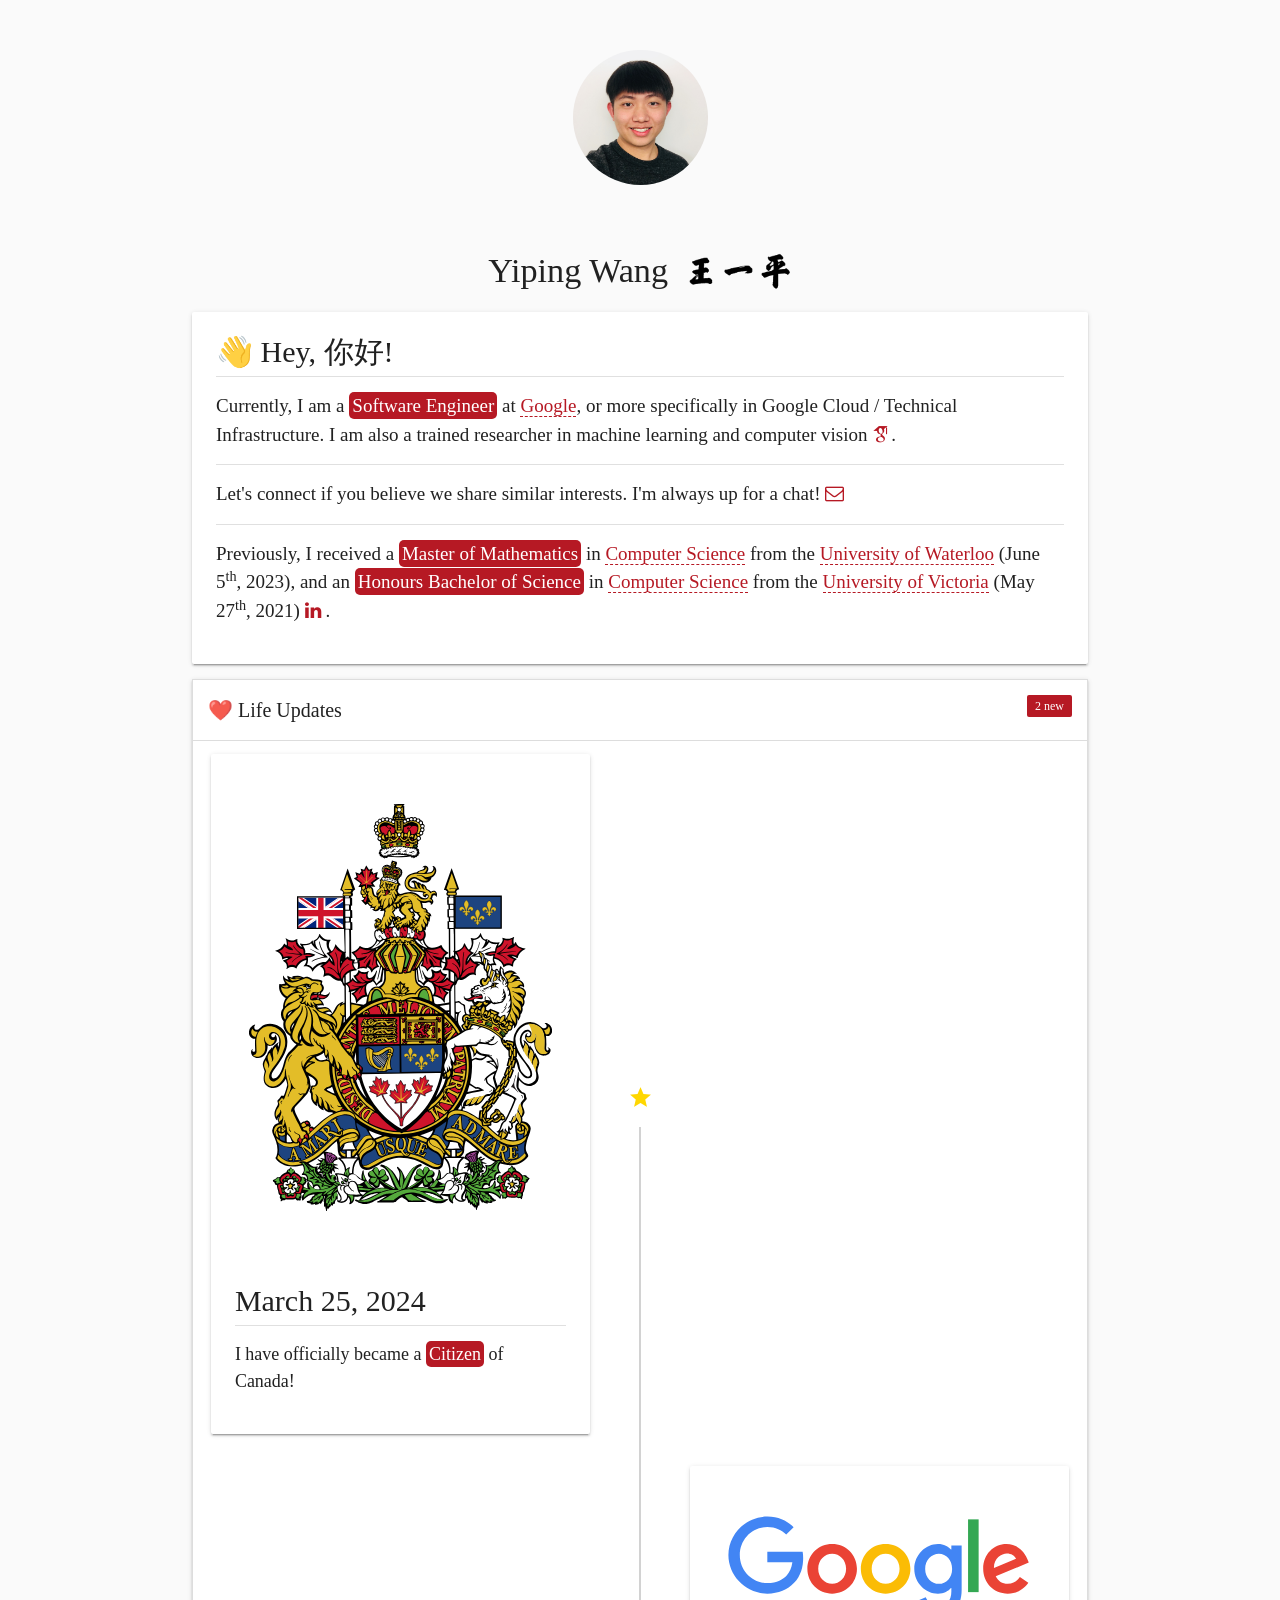
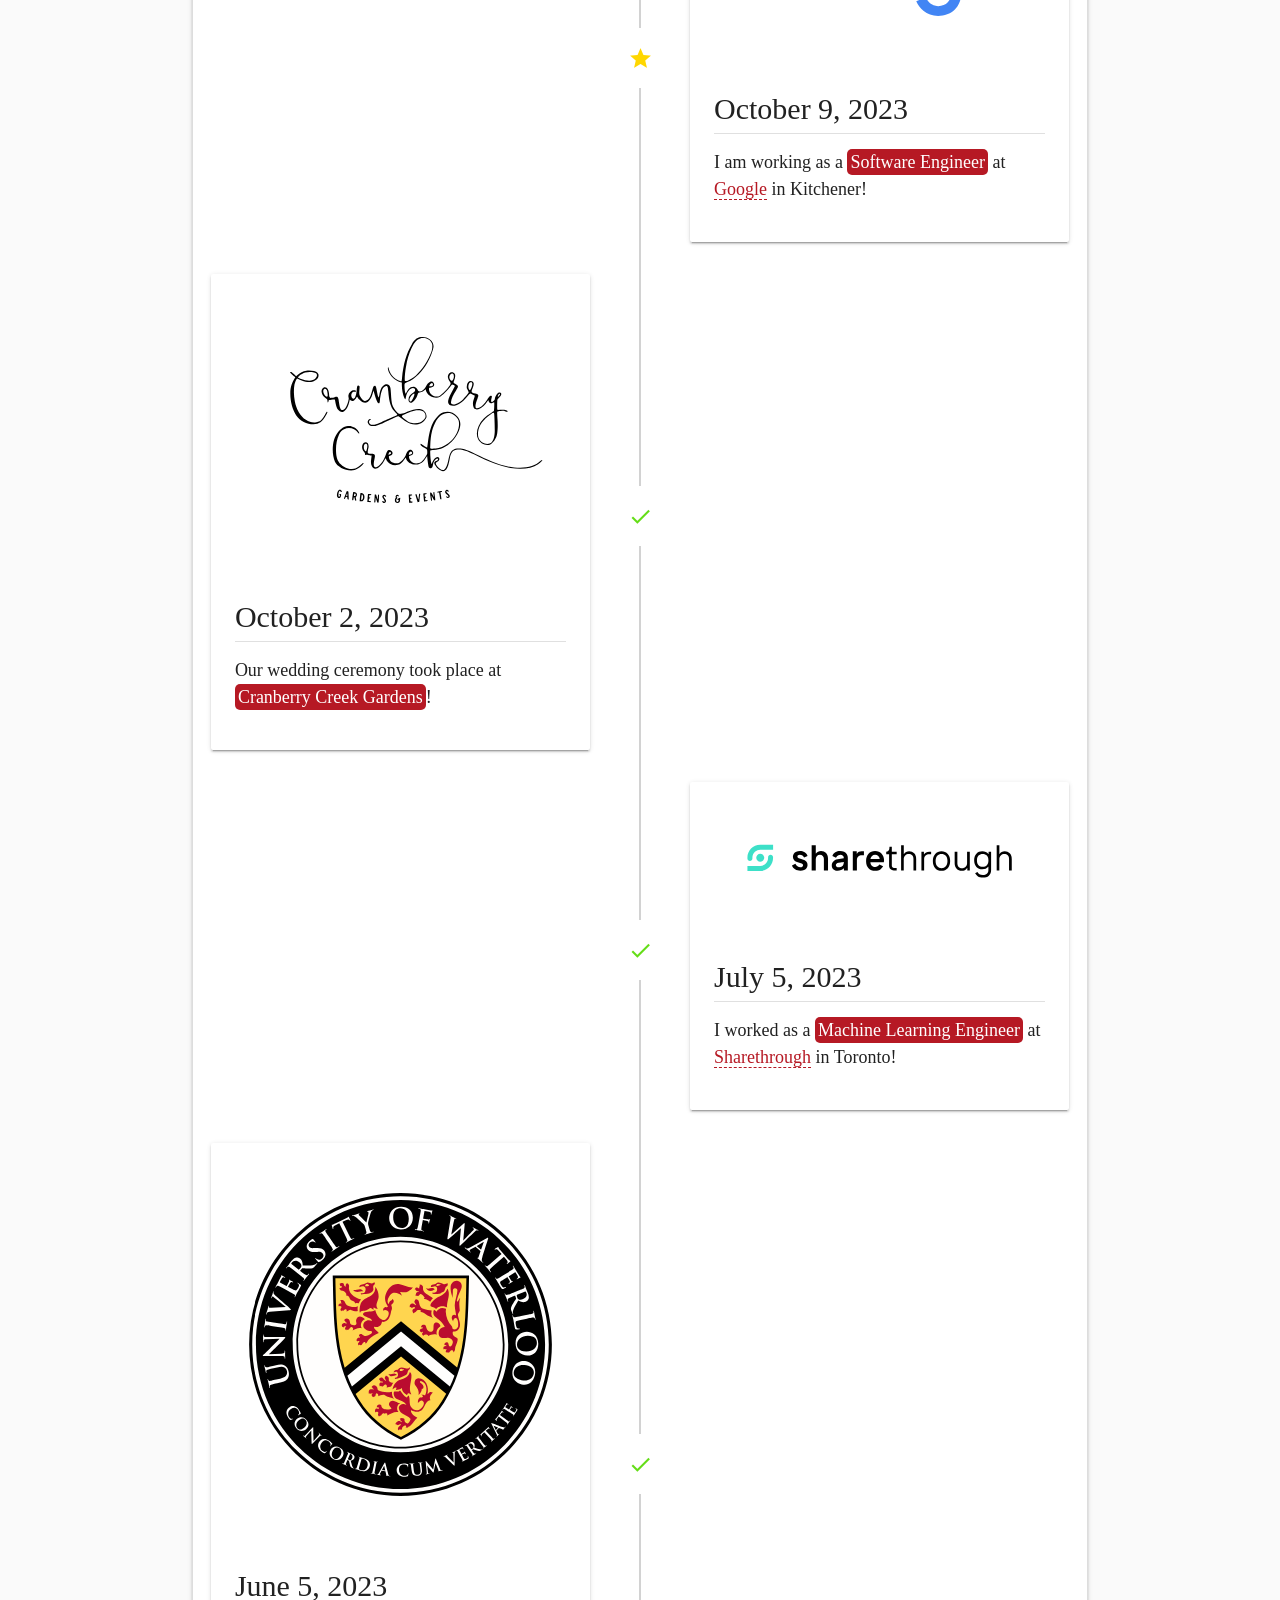
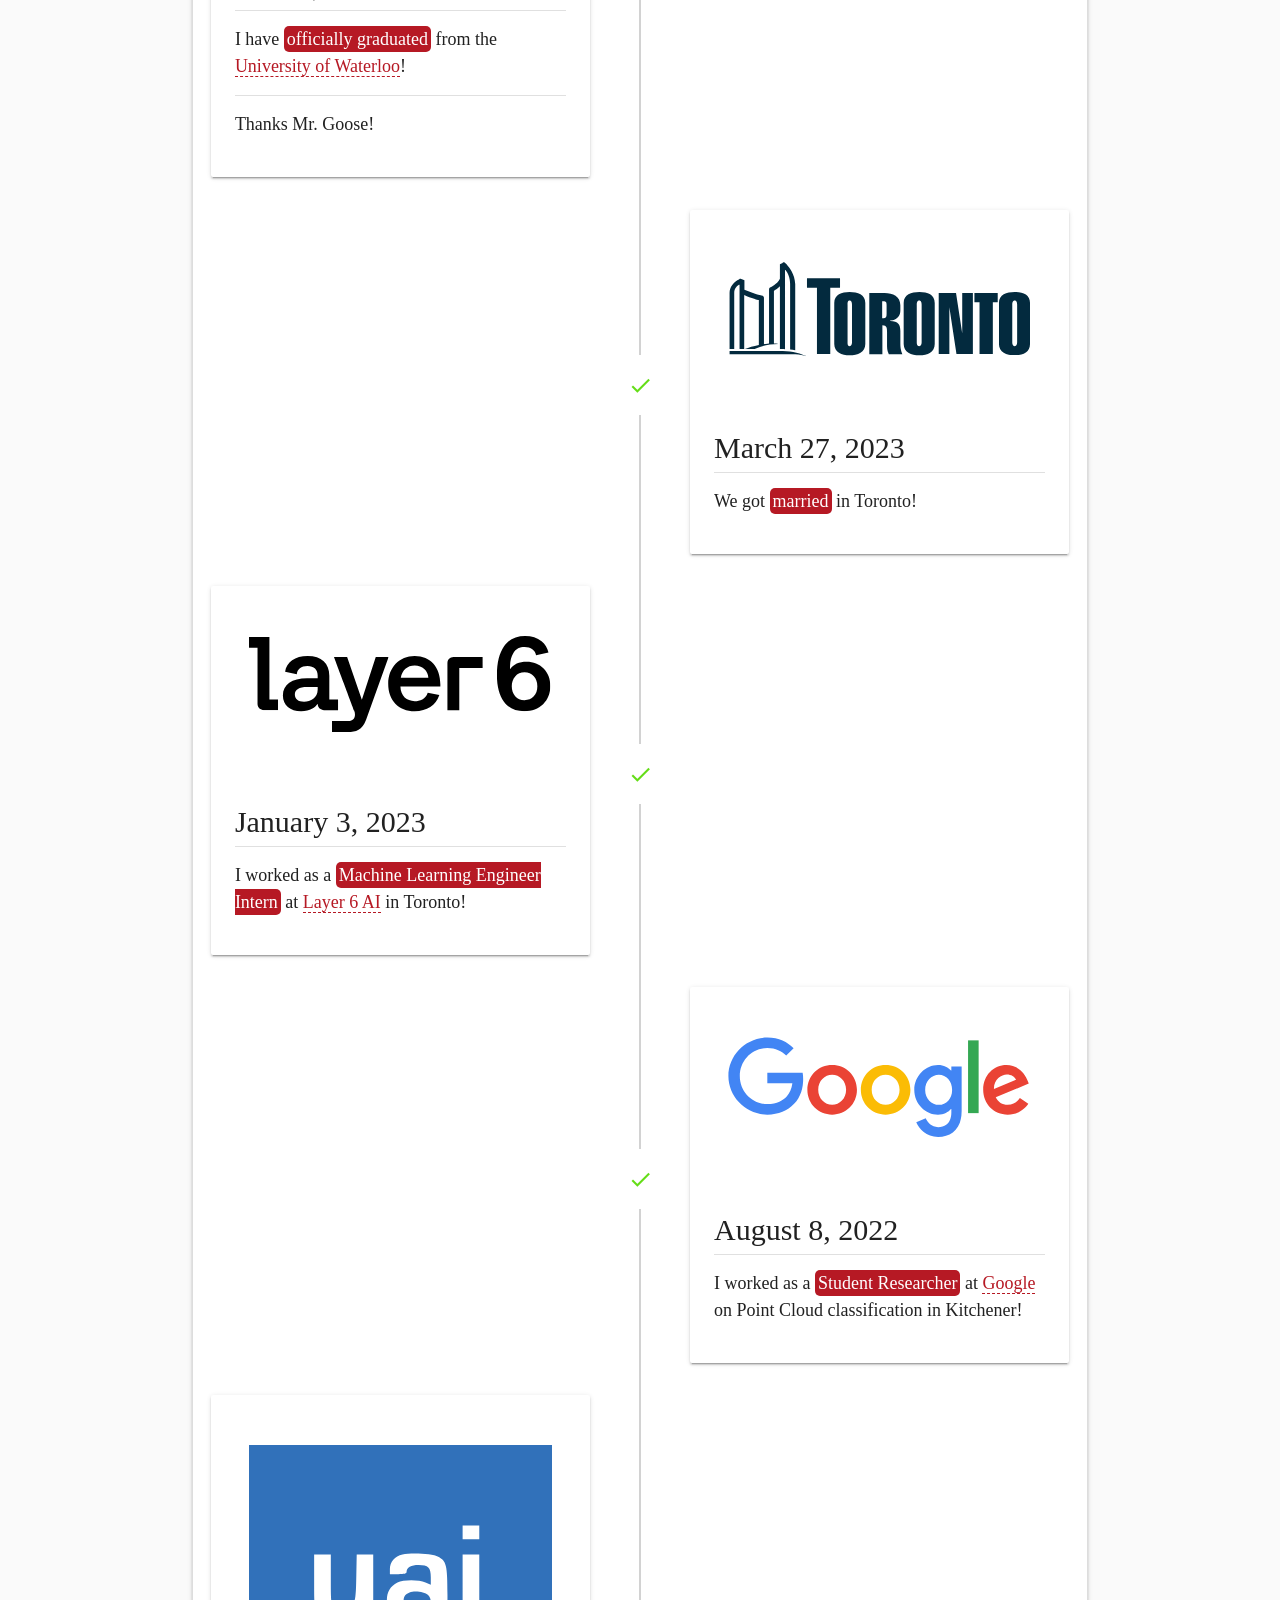
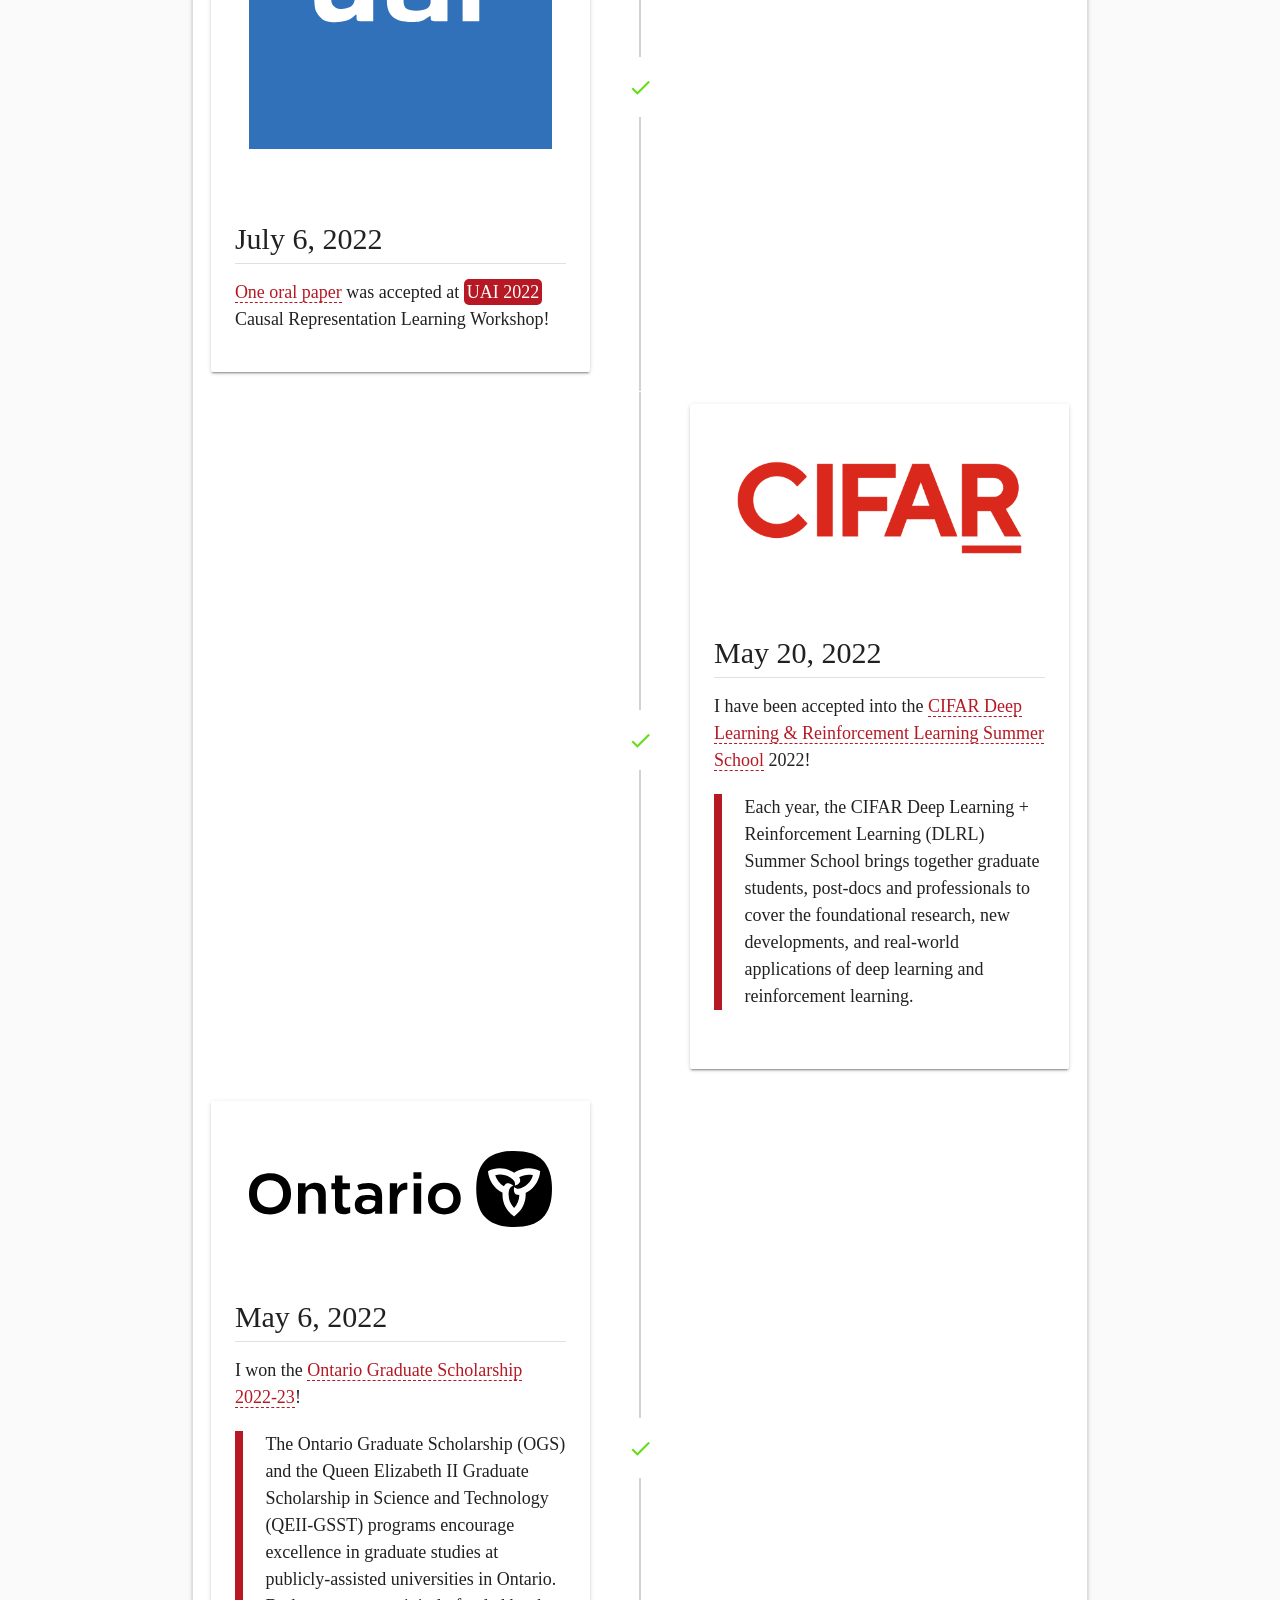
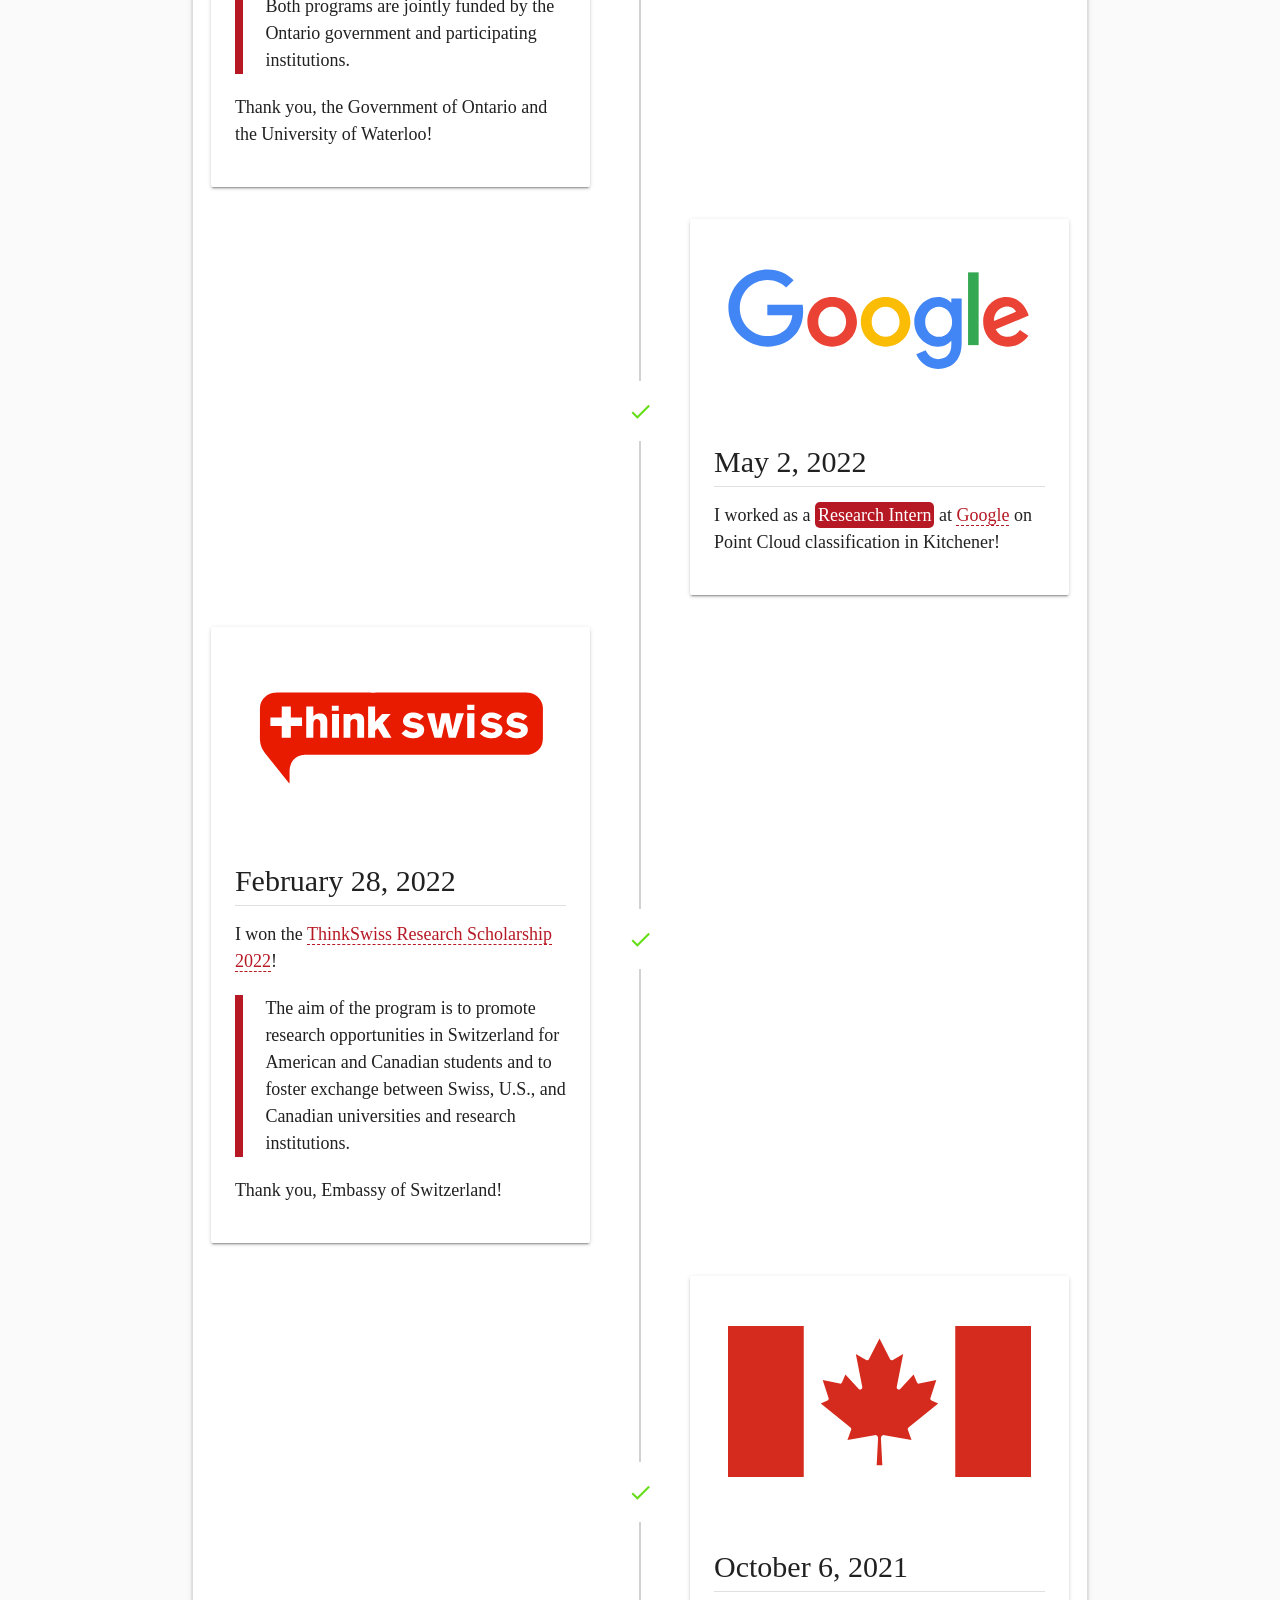
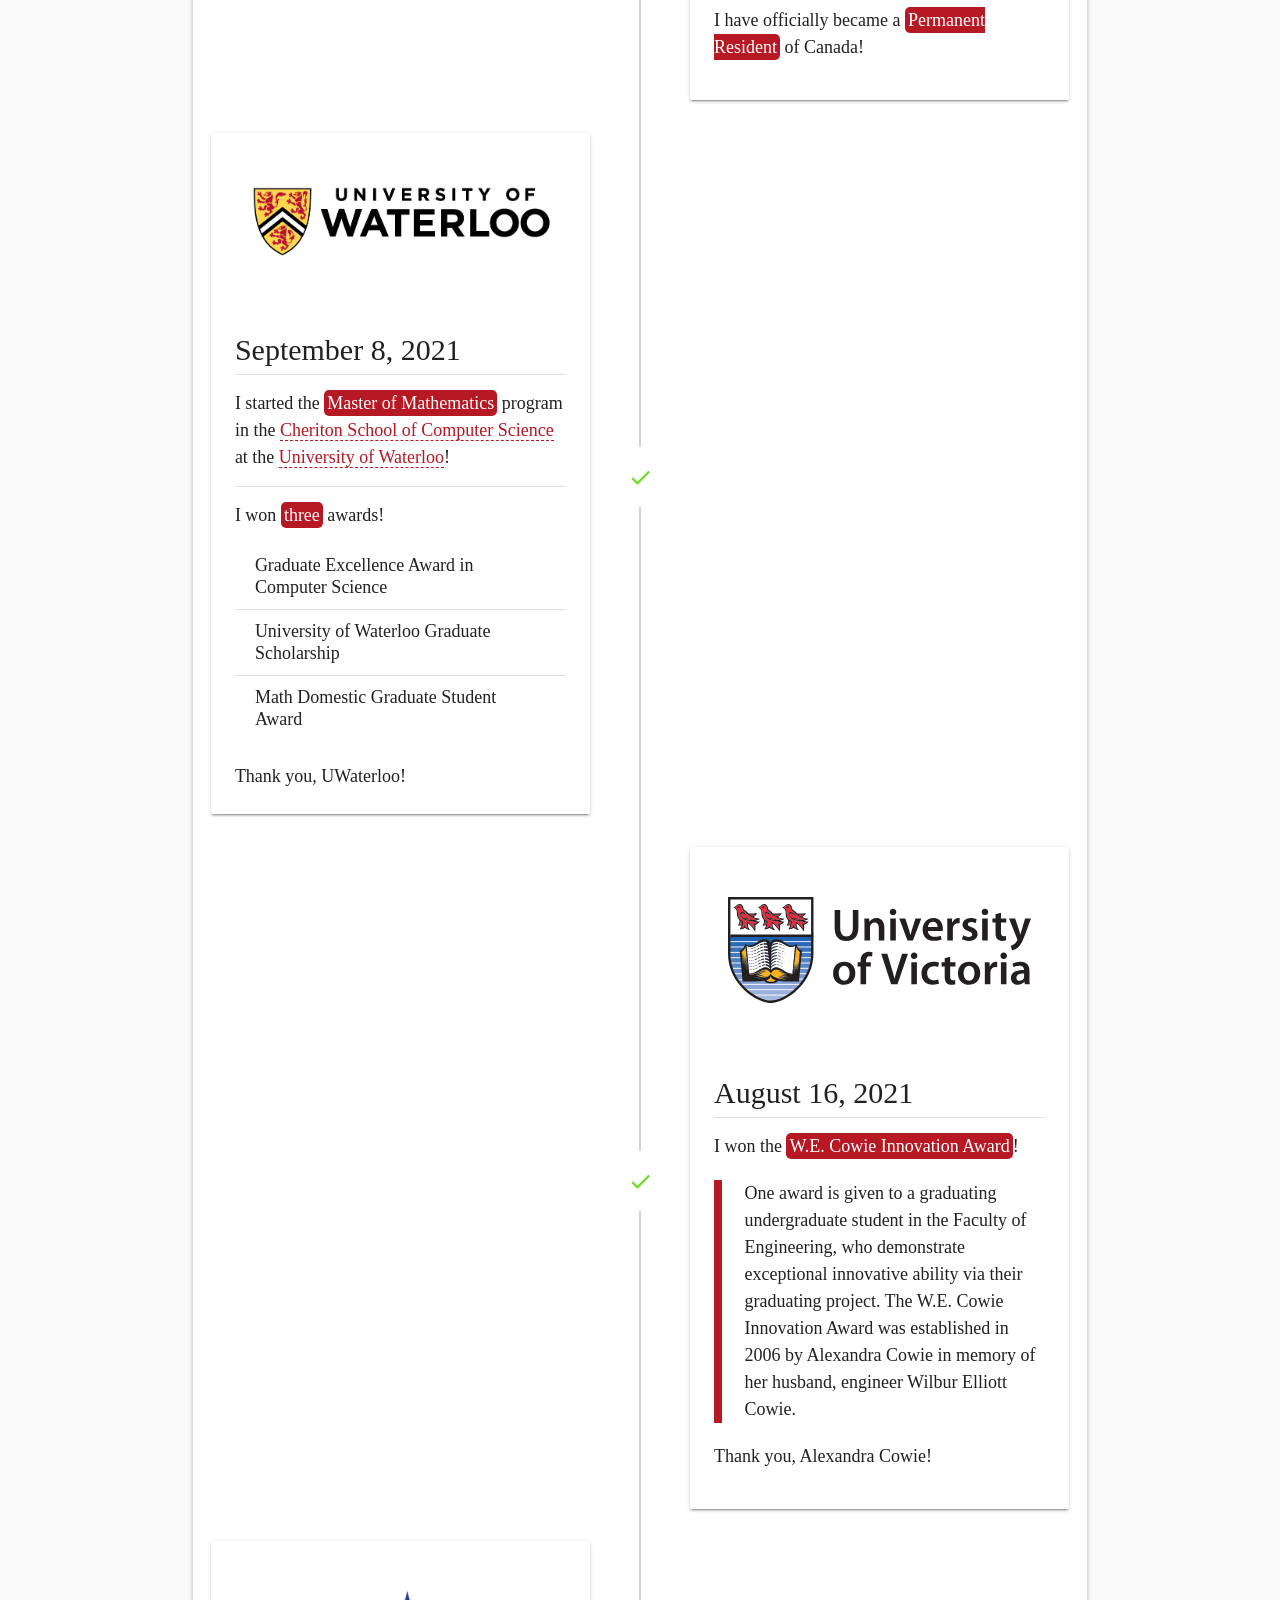
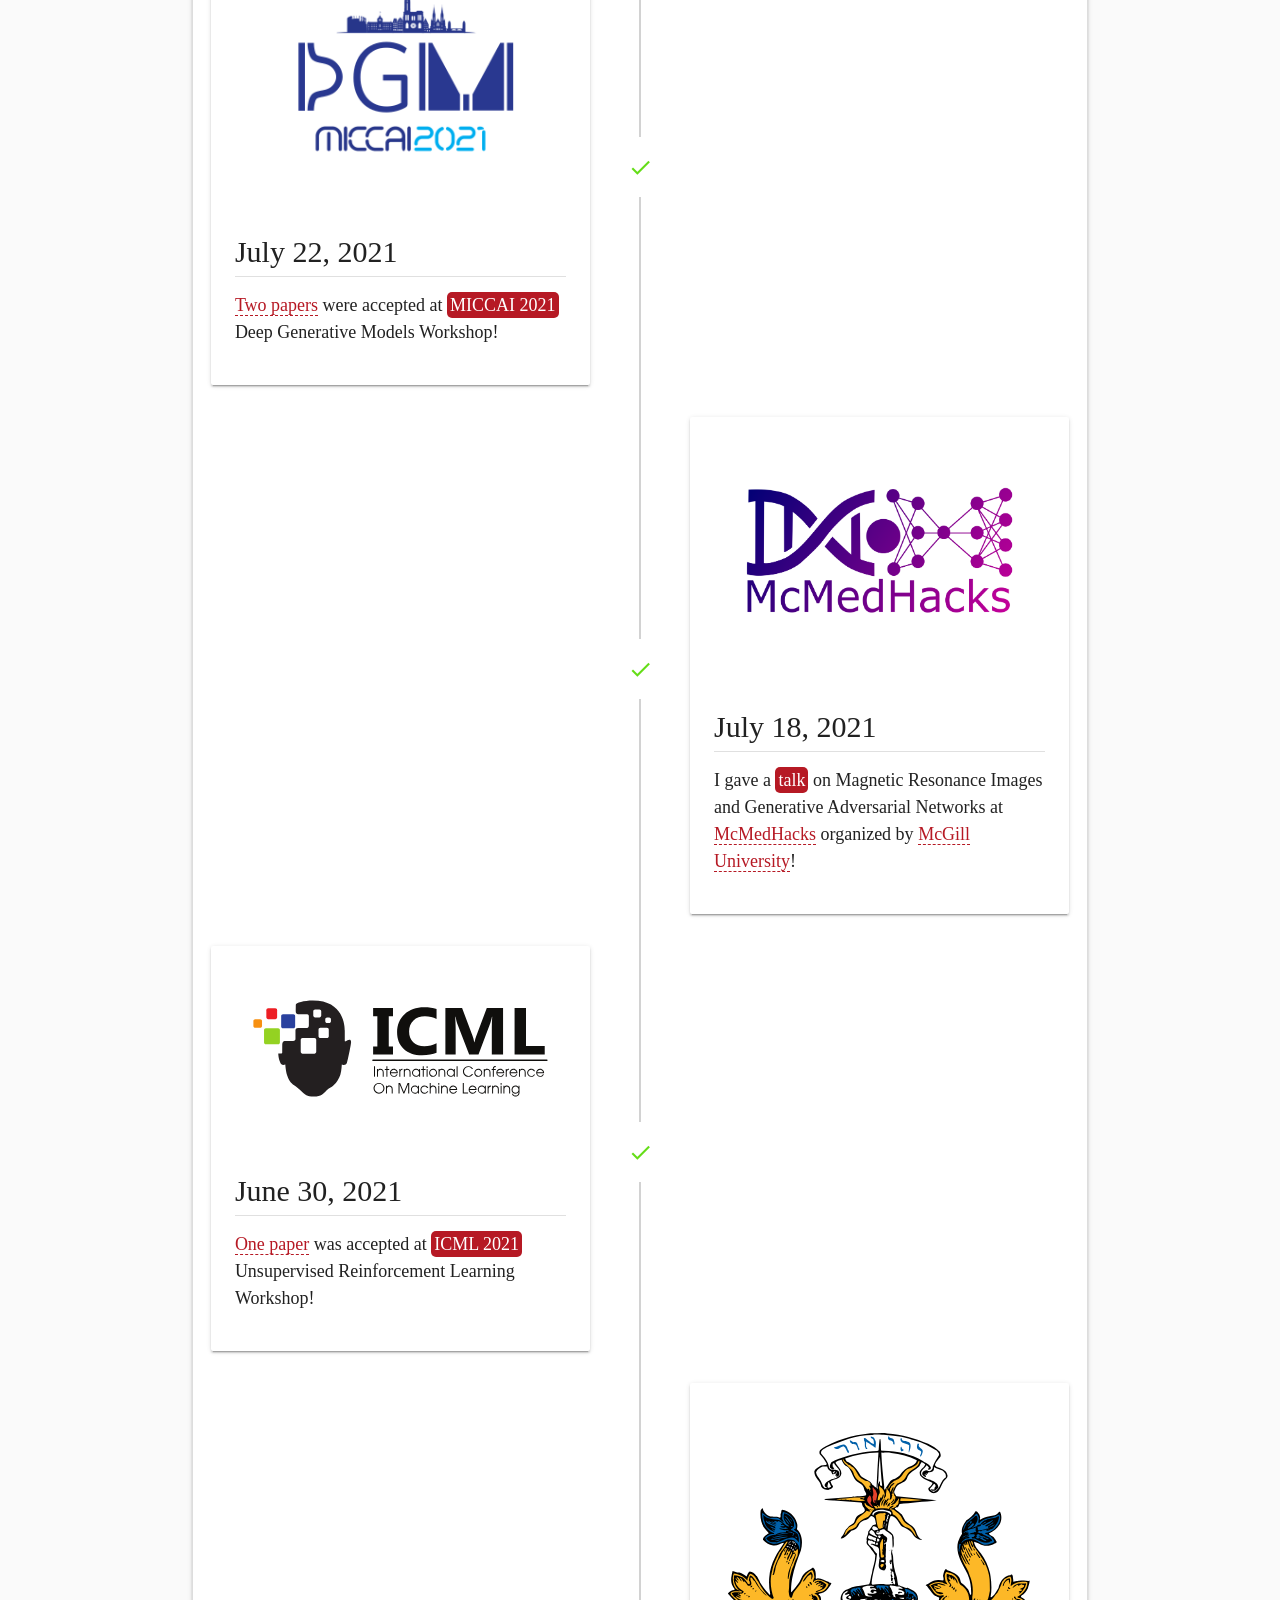
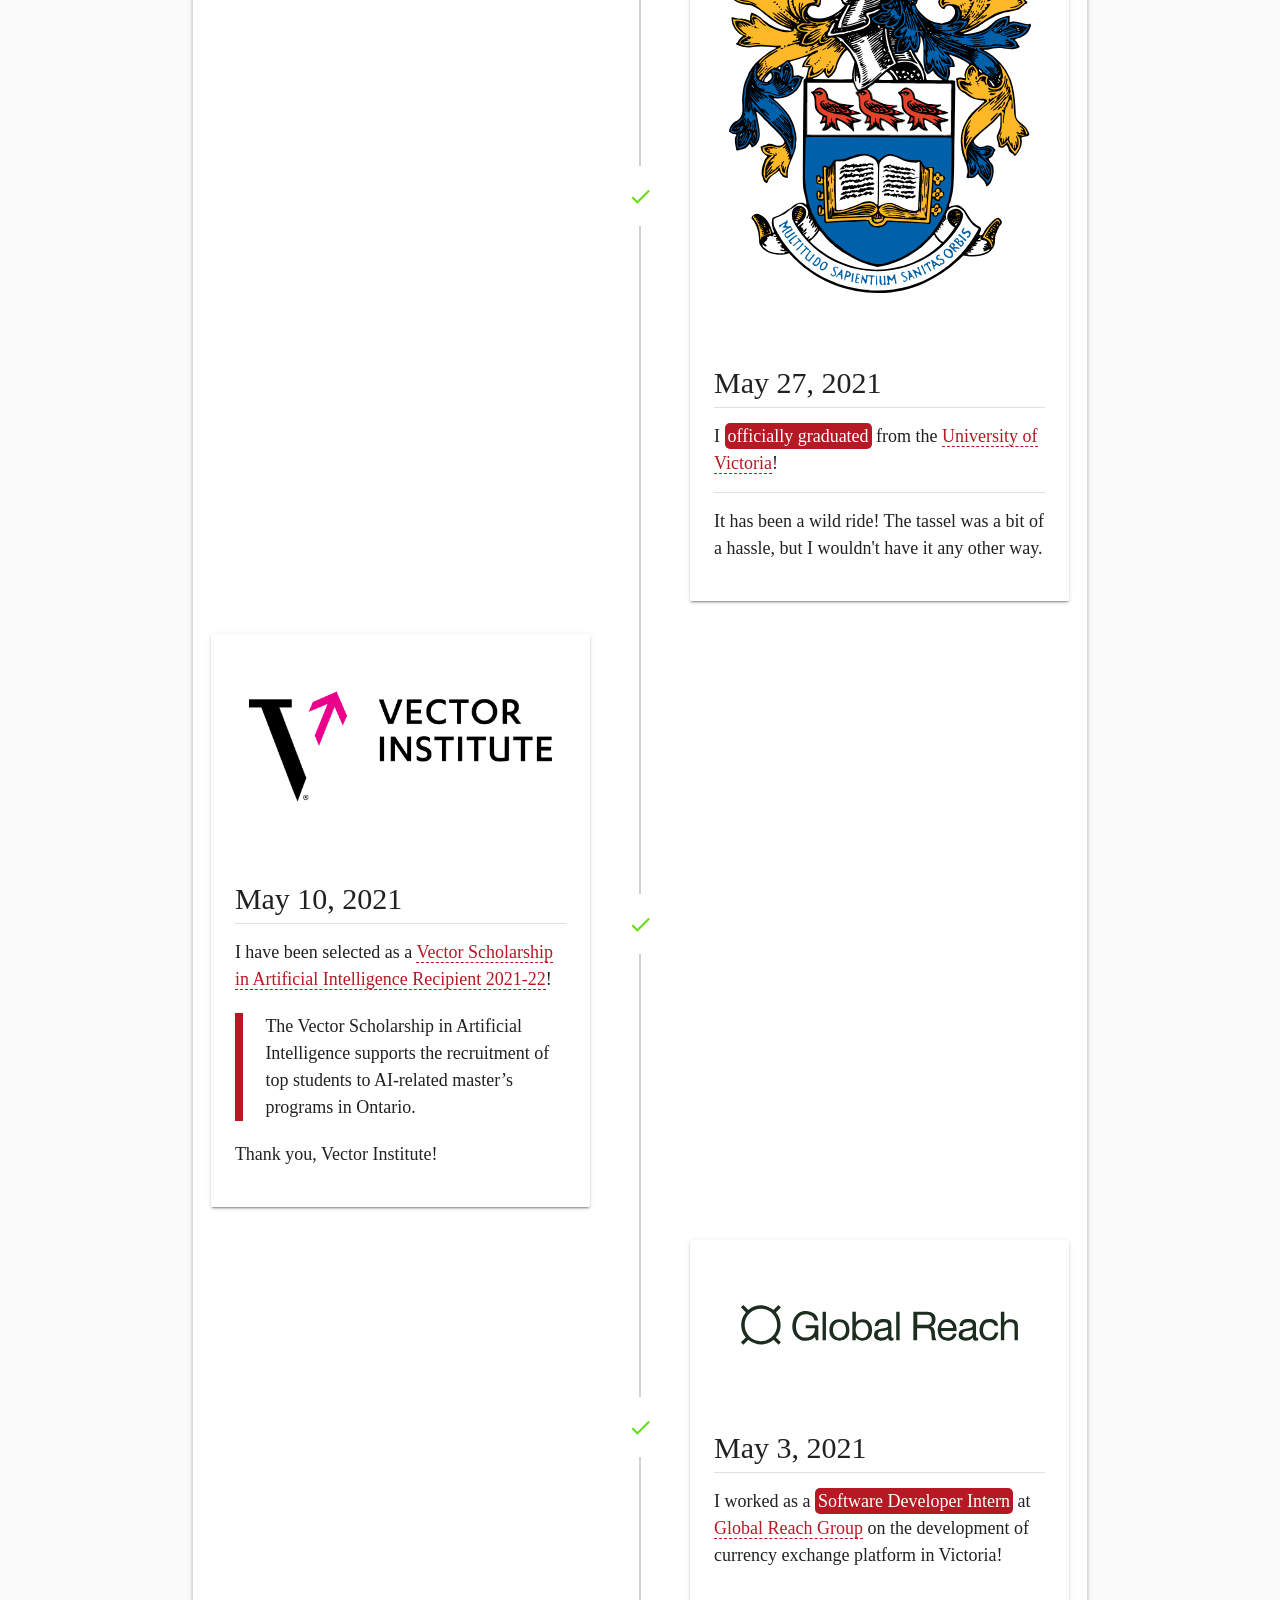
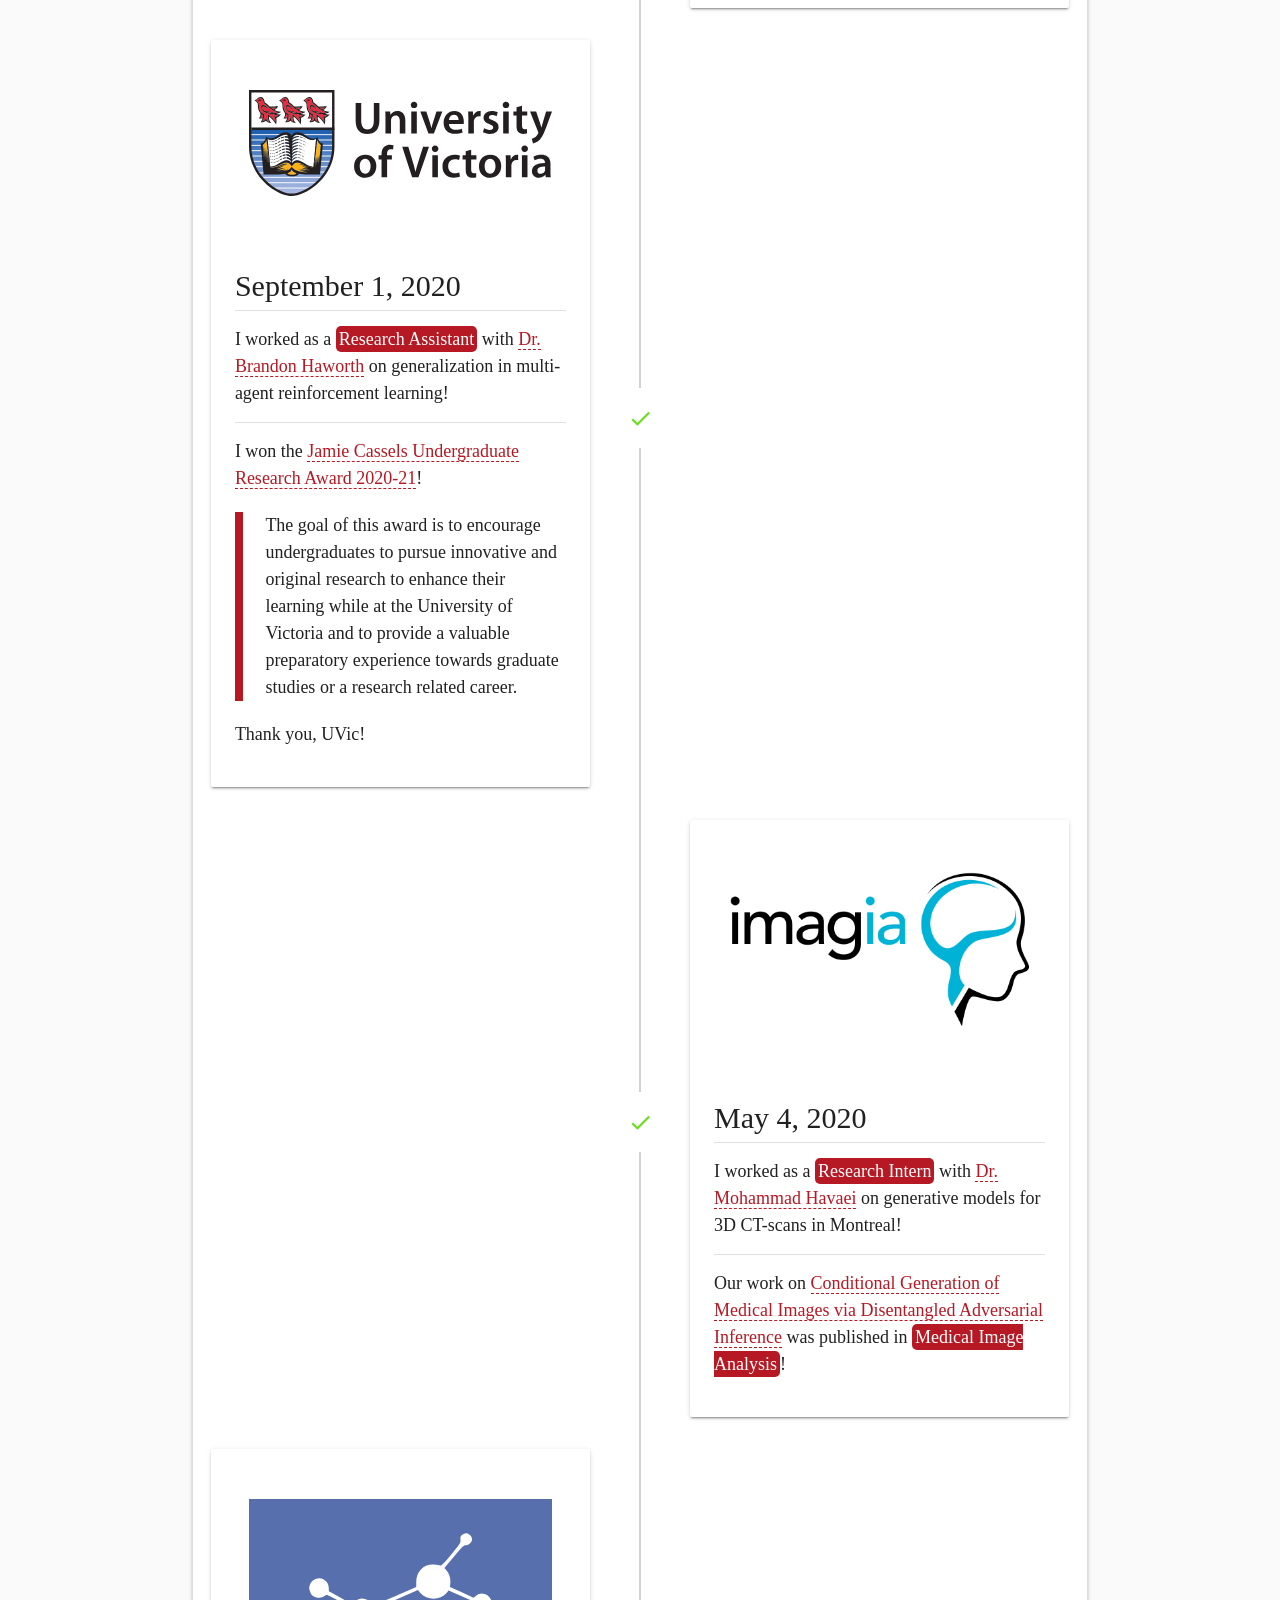
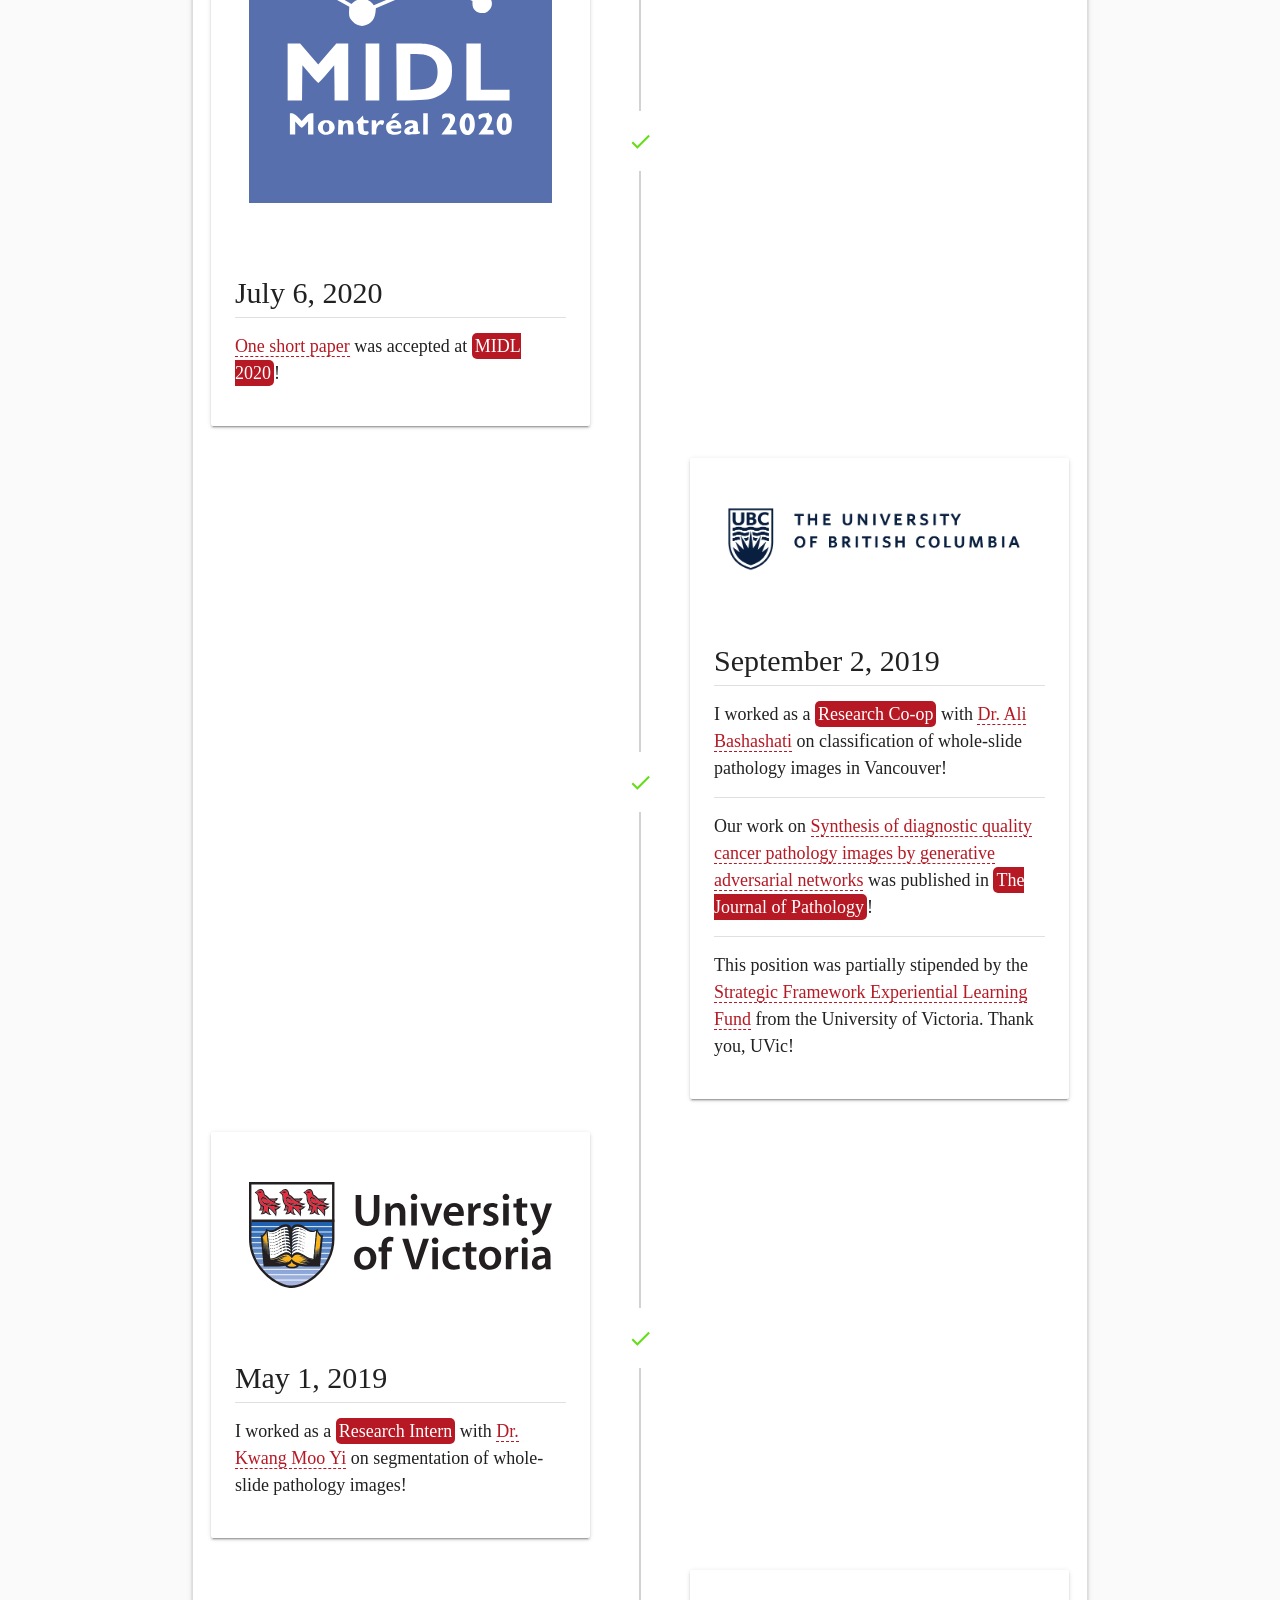
==== commit 2daba96a: "oops canadian" ====
--- a/index.html
+++ b/index.html
@@ -71,8 +71,8 @@
                                         class="link-text">Computer Science</span></a> from the <a target="_blank"
                                     href="https://www.uvic.ca"><span class="link-text">University
                                         of
-                                        Victoria</span></a> (May 27<sup>th</sup>, 2021). <a target="_blank"
-                                    href="https://www.linkedin.com/in/yiping-wang/"><i class="fa fa-linkedin"></i></a>
+                                        Victoria</span></a> (May 27<sup>th</sup>, 2021) <a target="_blank"
+                                    href="https://www.linkedin.com/in/yiping-wang/"><i class="fa fa-linkedin"></i></a> .
                             </p>
                         </div>
                     </div>
@@ -86,7 +86,7 @@
                         <div class="collapsible-body" style="padding: 0rem !important;">
                             <div class="container" style="width: 100% !important;">
                                 <div class="timeline">
-                                    <!-- <div class="timeline-event">
+                                    <div class="timeline-event">
                                         <div class="card timeline-content">
                                             <div class="card-image waves-effect waves-block waves-light">
                                                 <img src="images/timeline/coat_of_arm_ca.svg"
@@ -94,7 +94,7 @@
                                             </div>
                                             <div class="card-content">
                                                 <span class="card-title activator grey-text text-darken-4">
-                                                    2024</span>
+                                                    March 25, 2024</span>
                                                 <div class="divider"></div>
                                                 <div class="section">
                                                     <p class="collapsible-intro">I have officially became a <span
@@ -105,7 +105,7 @@
                                         </div>
                                         <div class="timeline-badge-news"><i class="material-icons">grade</i>
                                         </div>
-                                    </div> -->
+                                    </div>
                                     <div class="timeline-event">
                                         <div class="card timeline-content">
                                             <div class="card-image waves-effect waves-block waves-light">
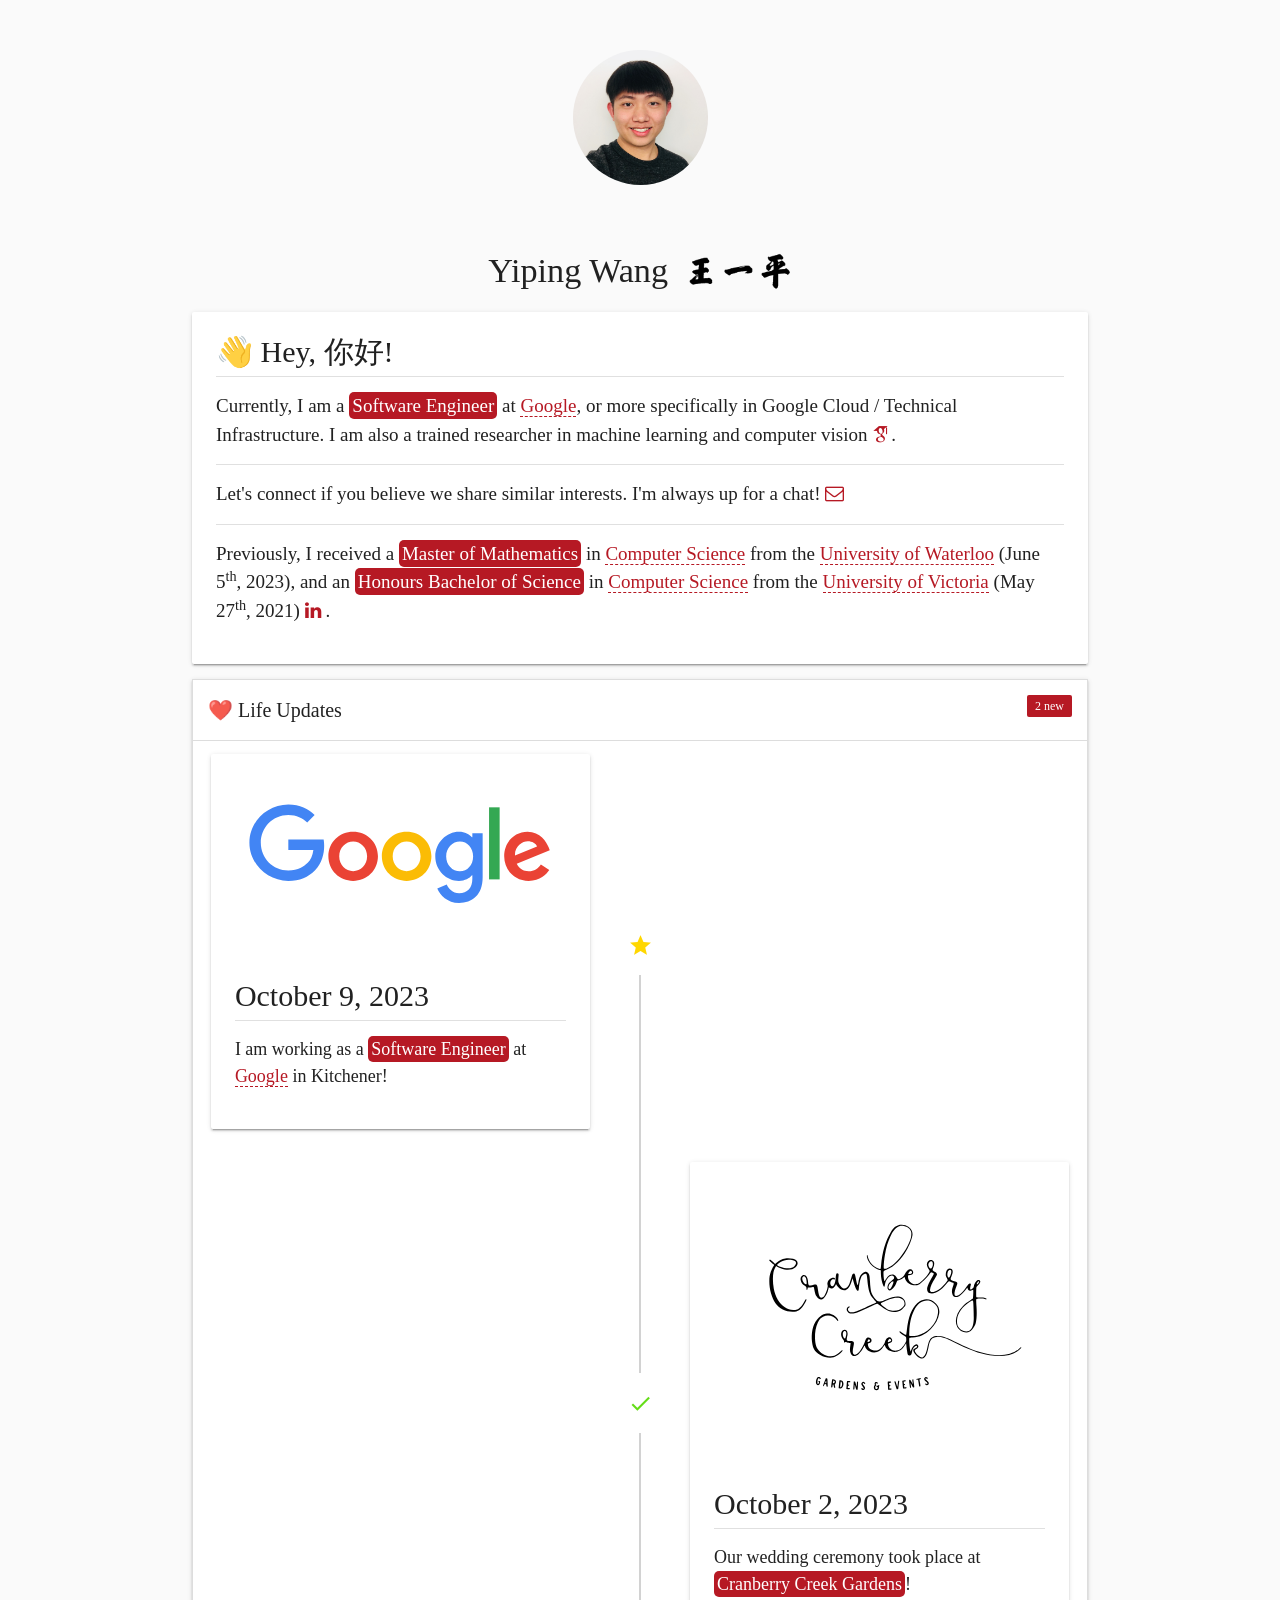
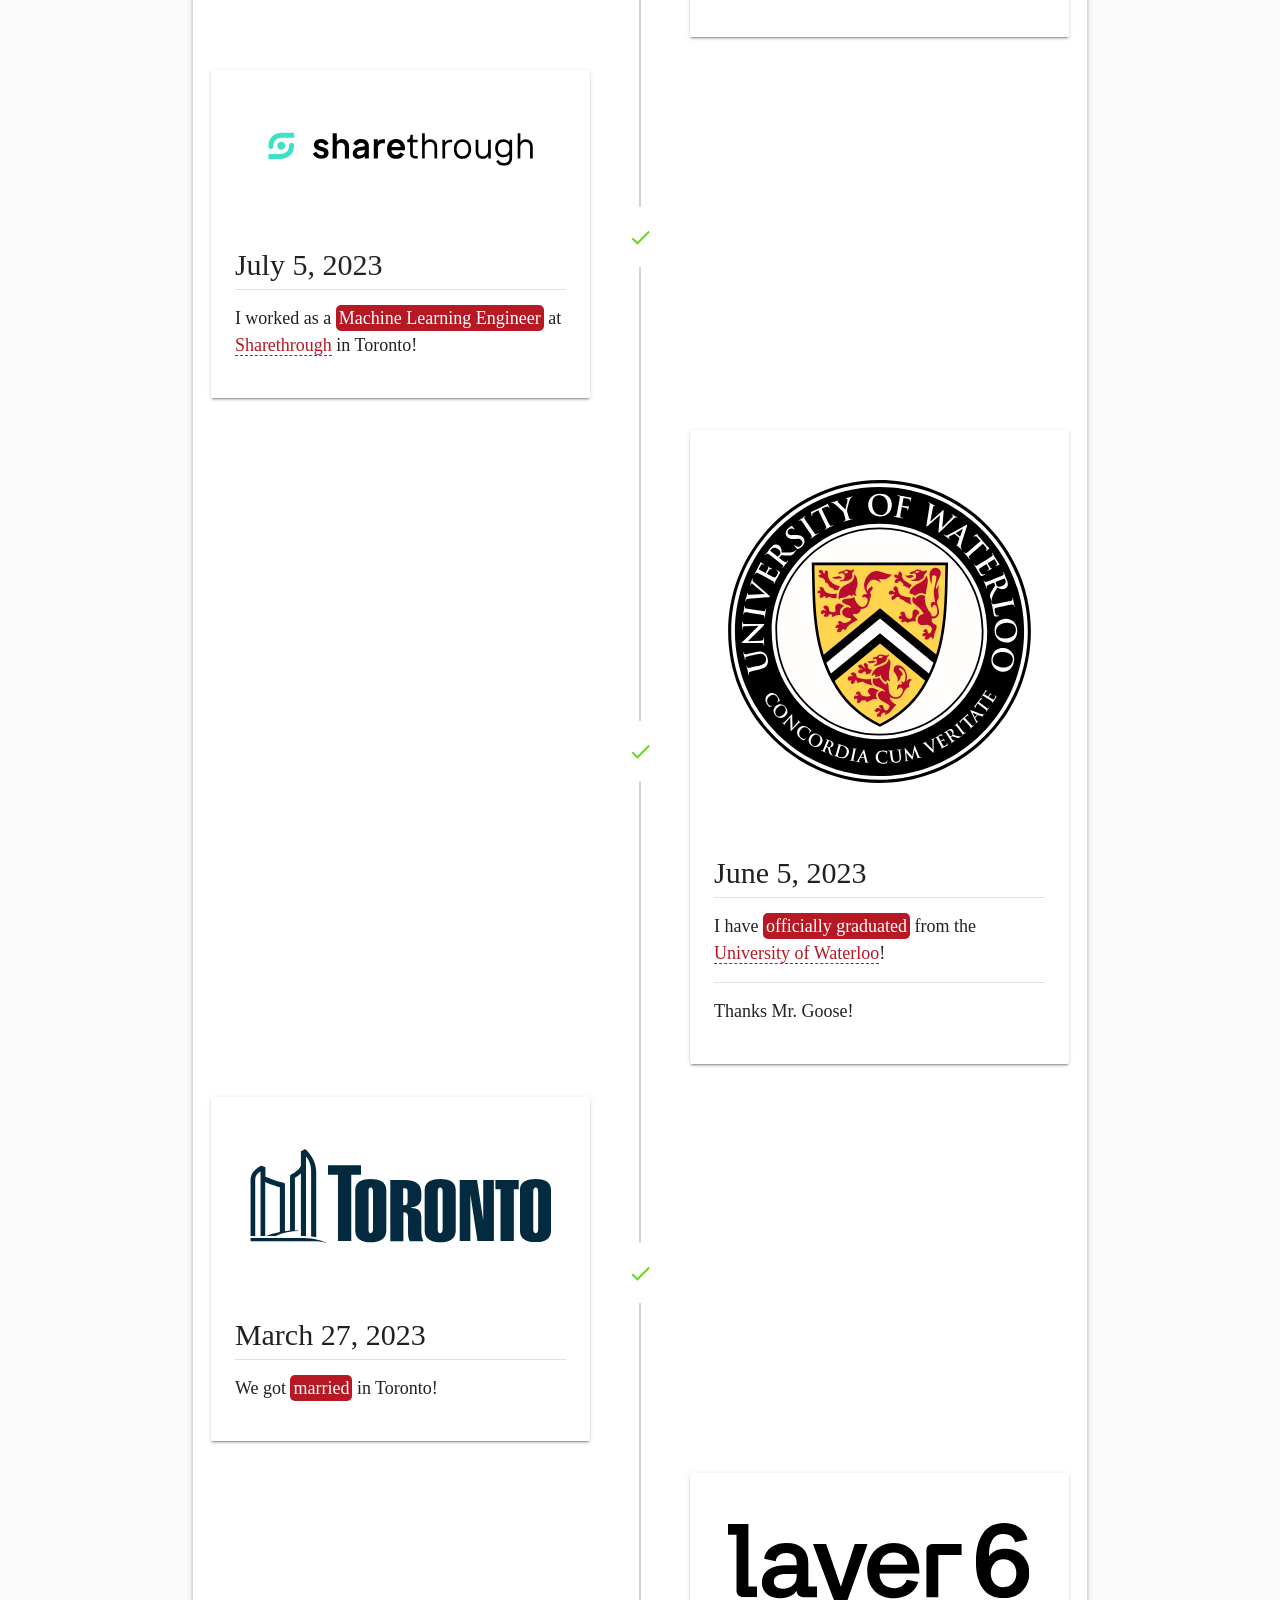
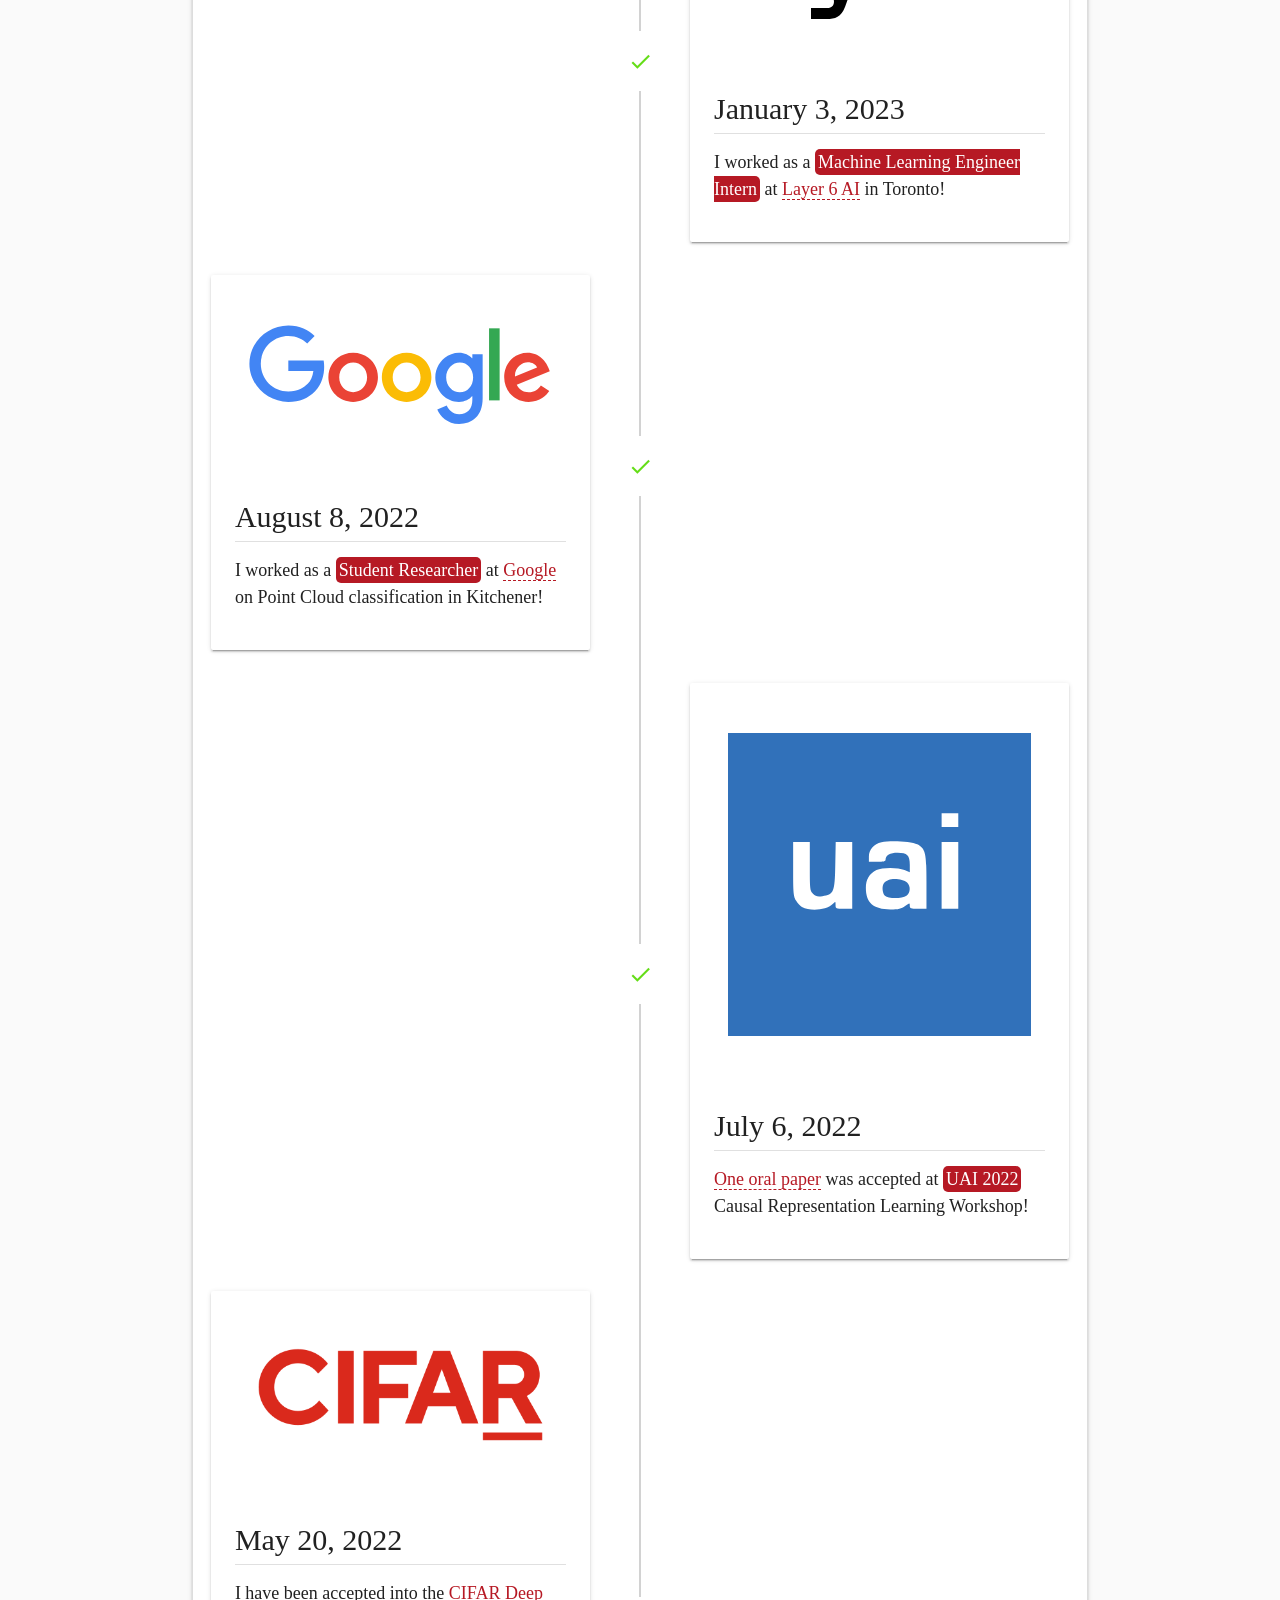
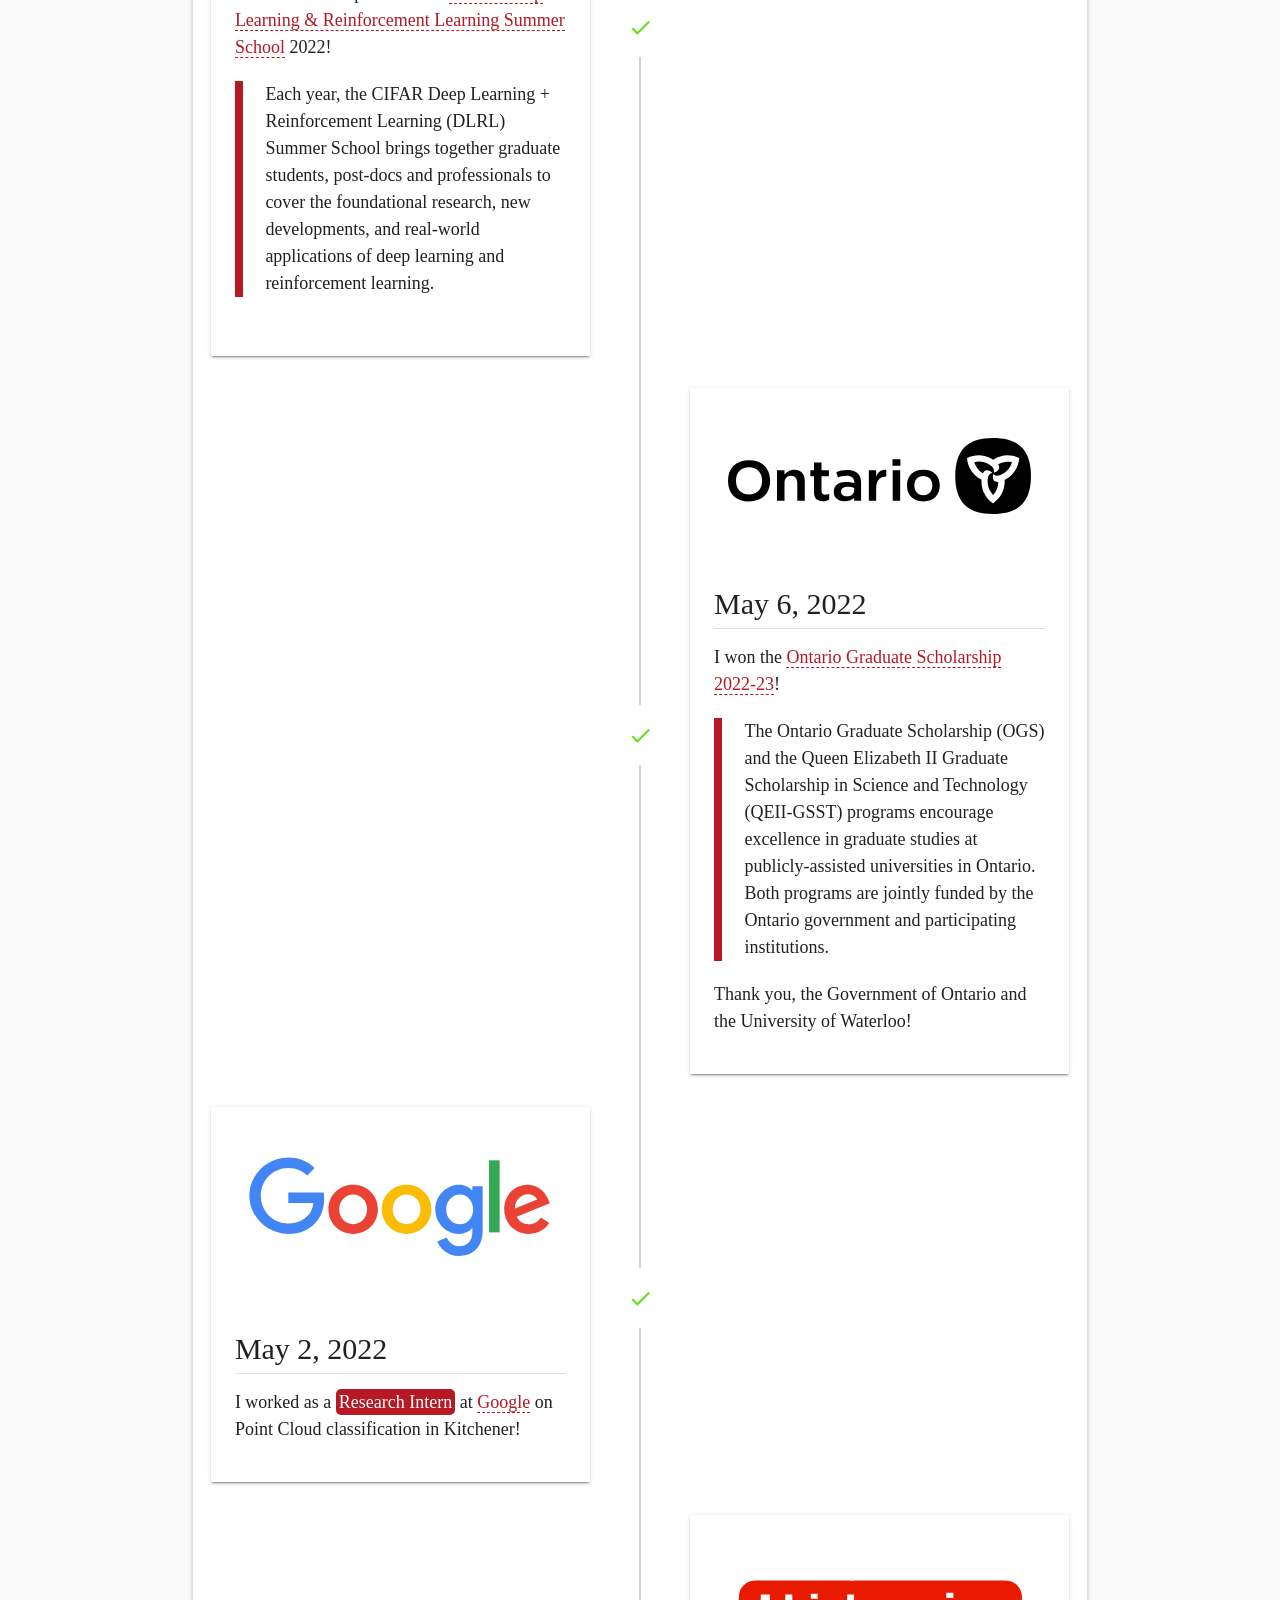
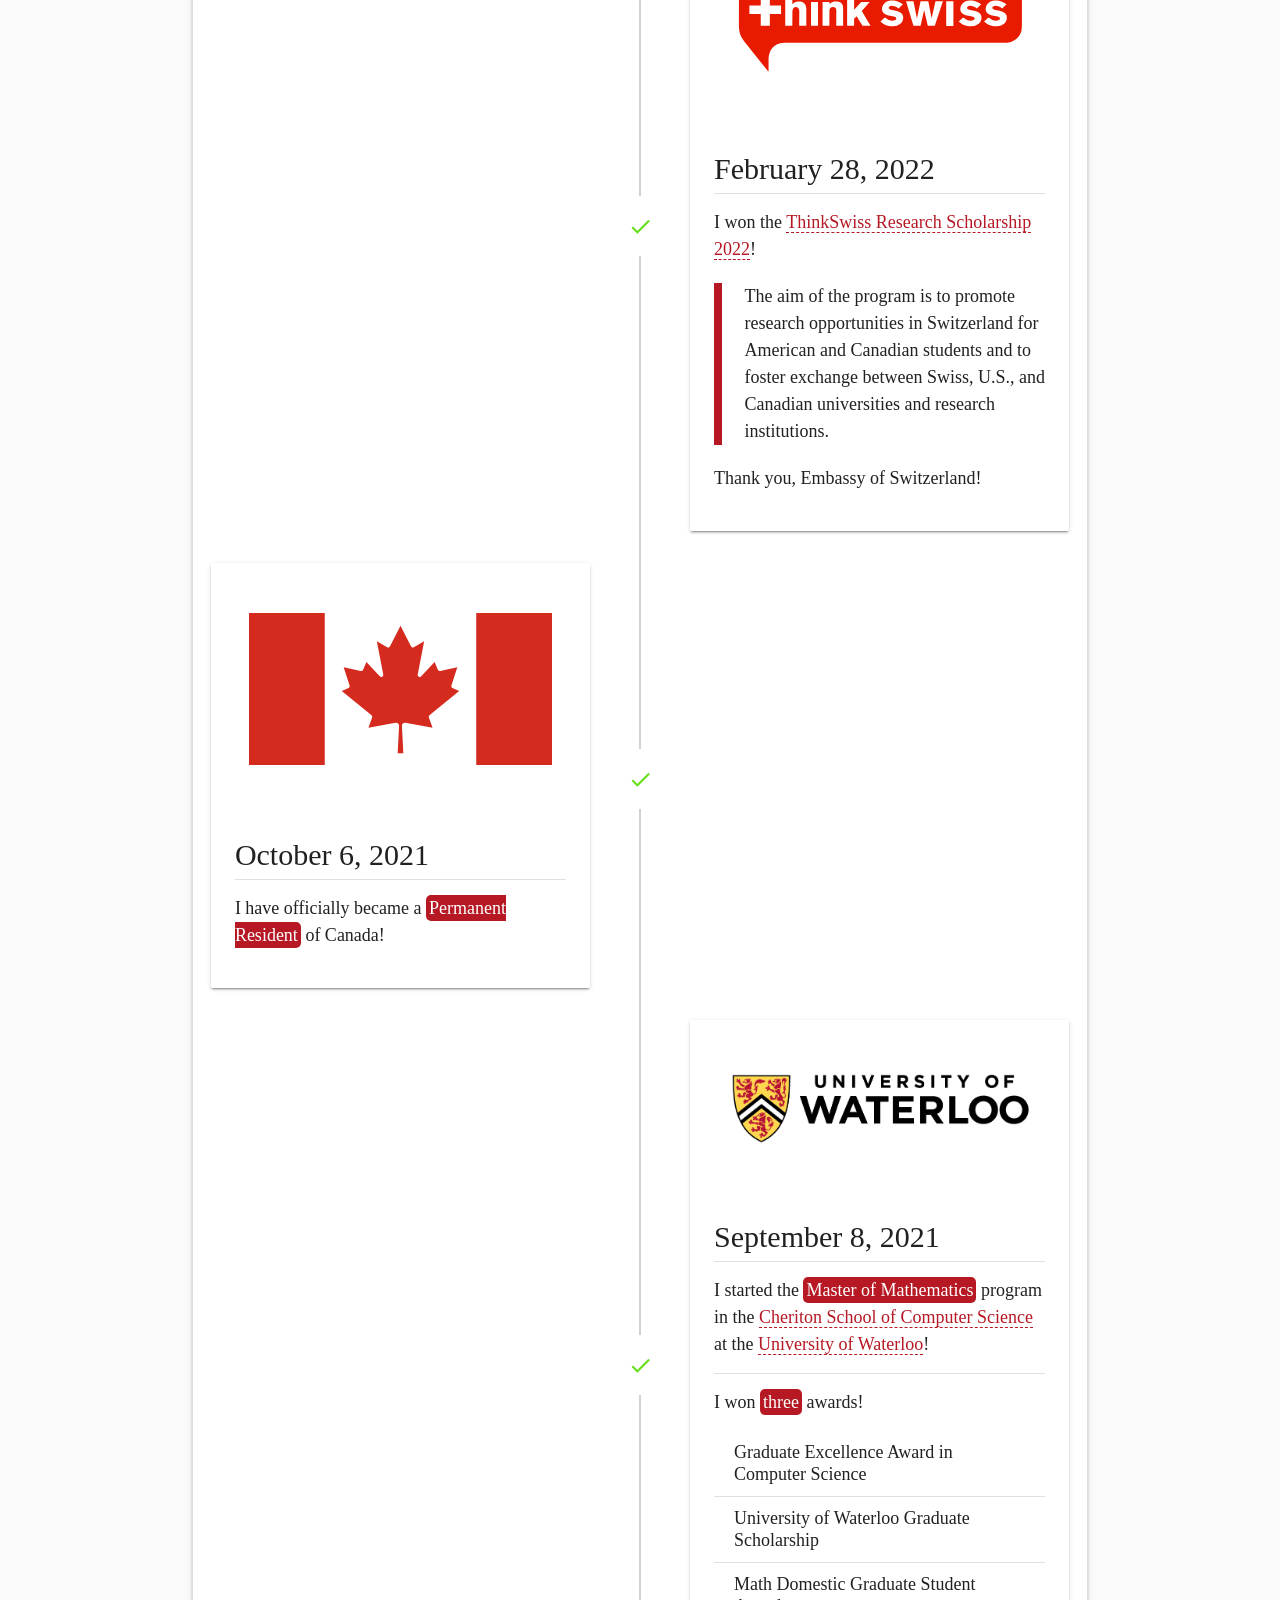
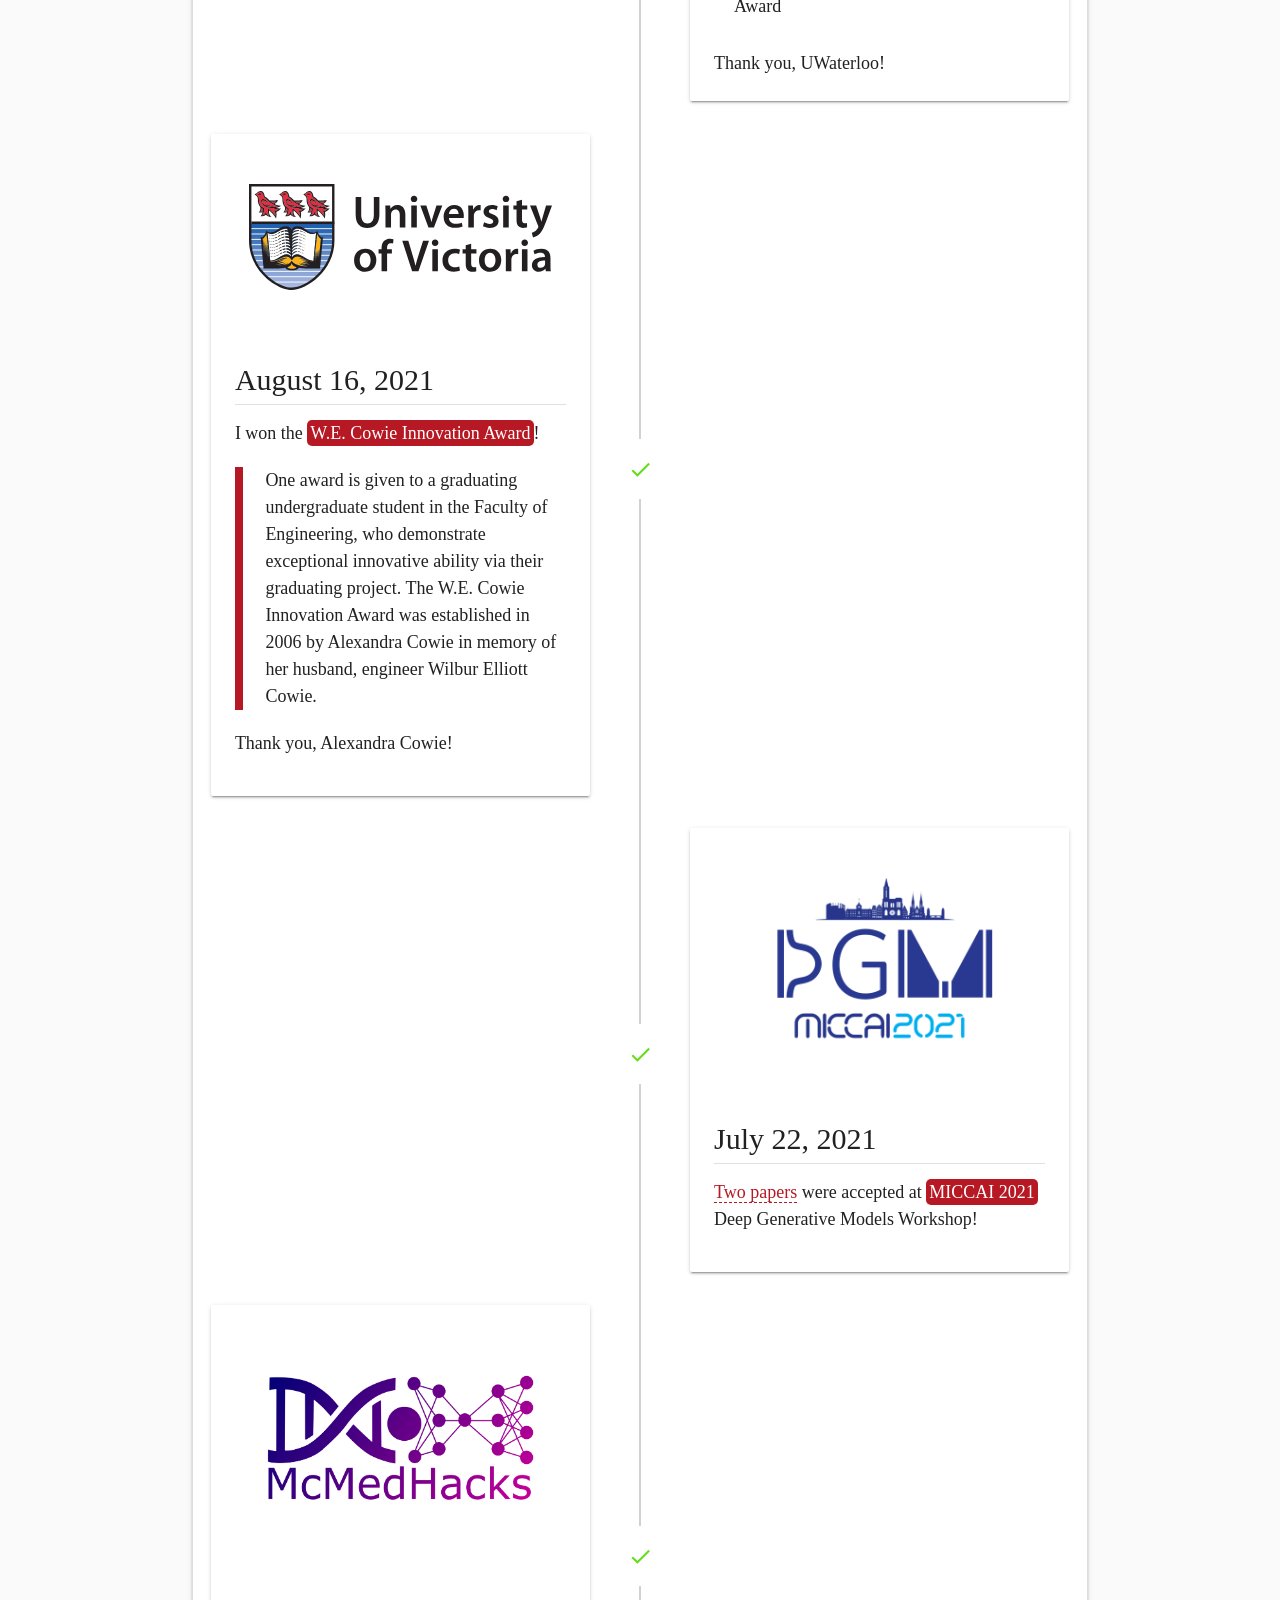
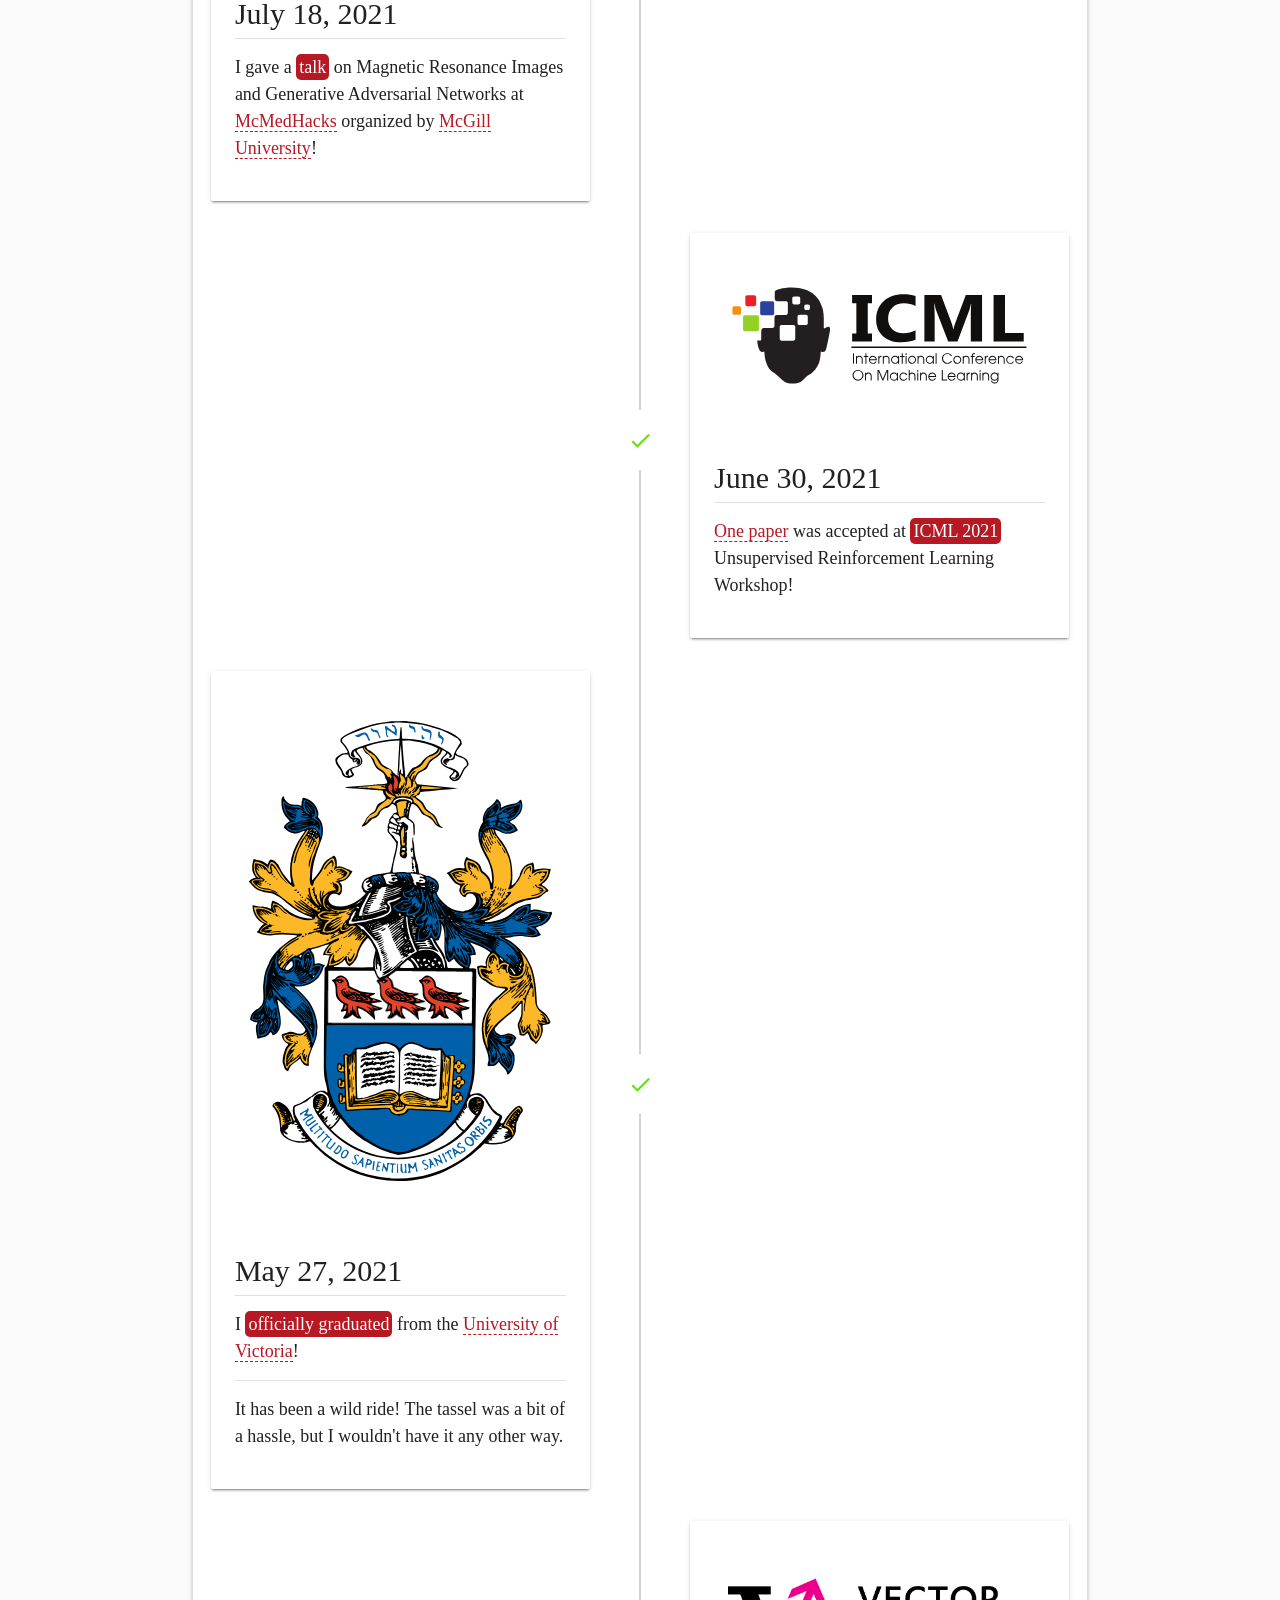
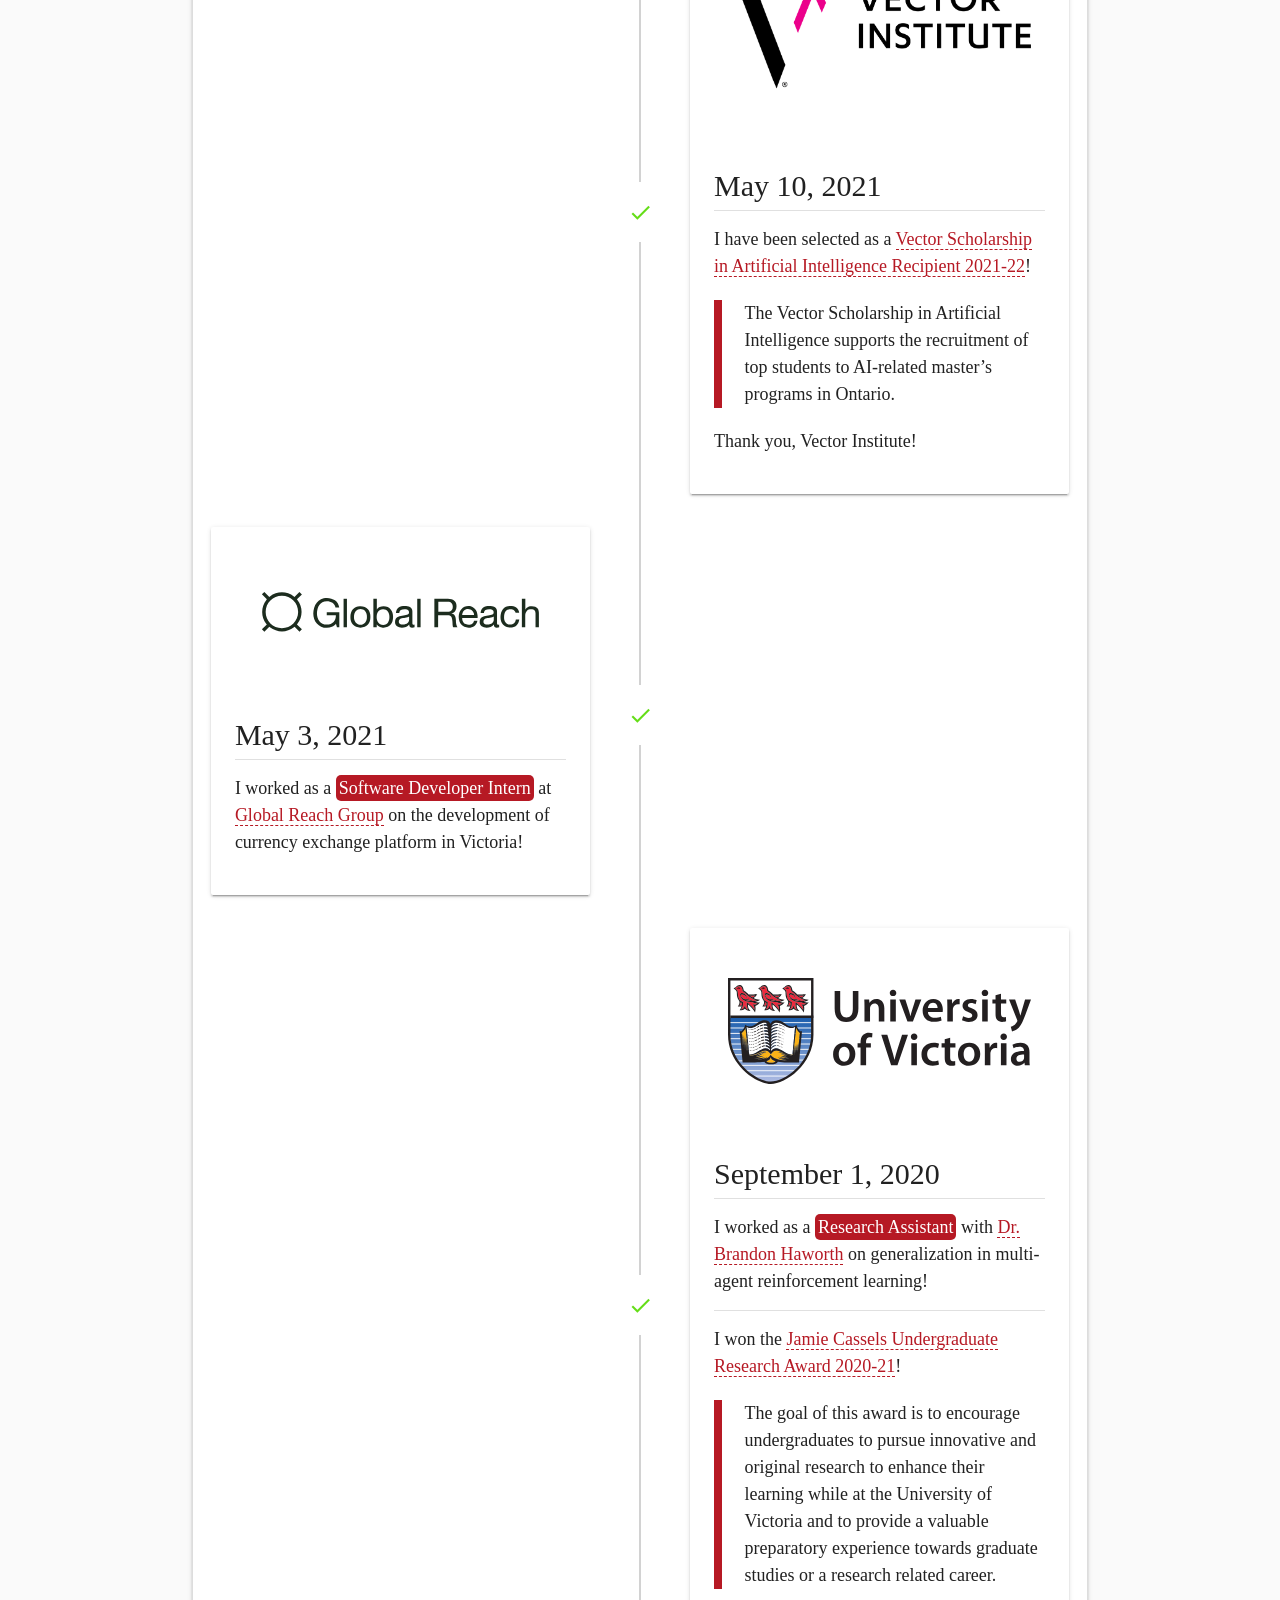
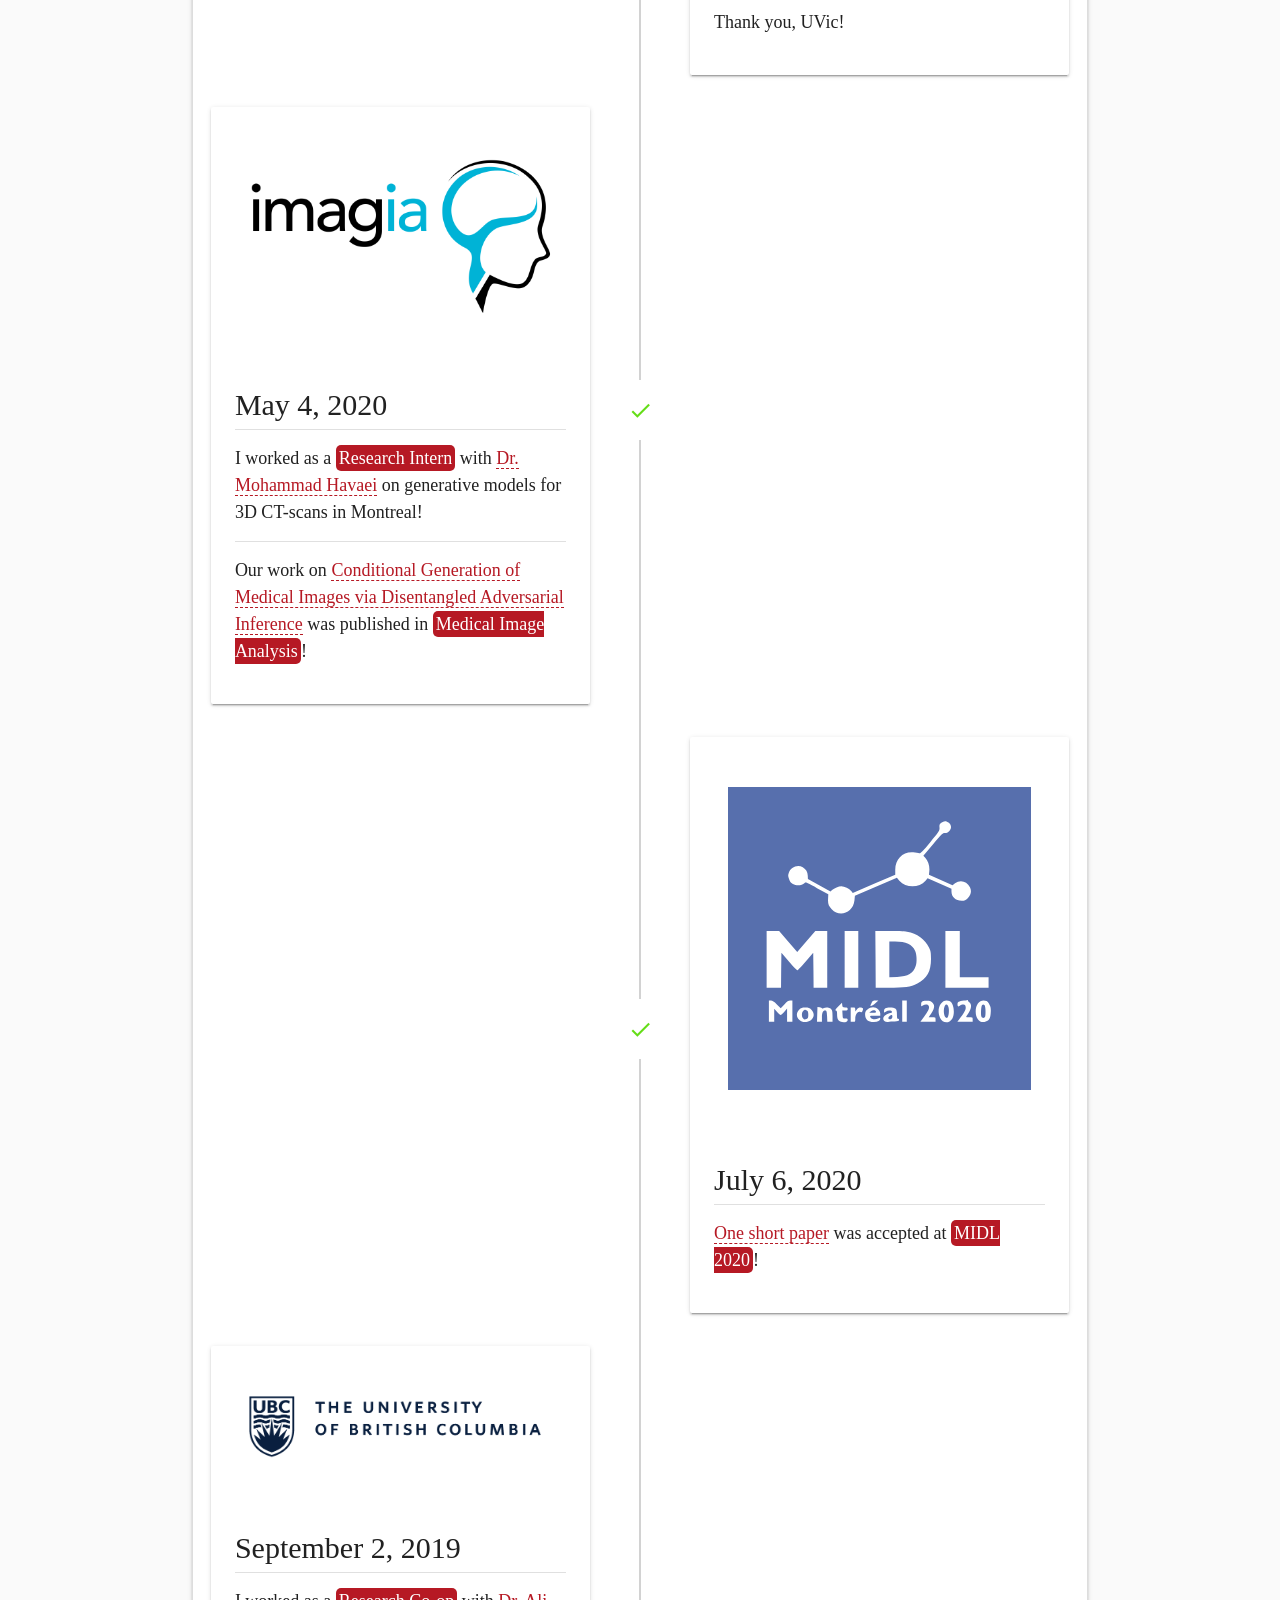
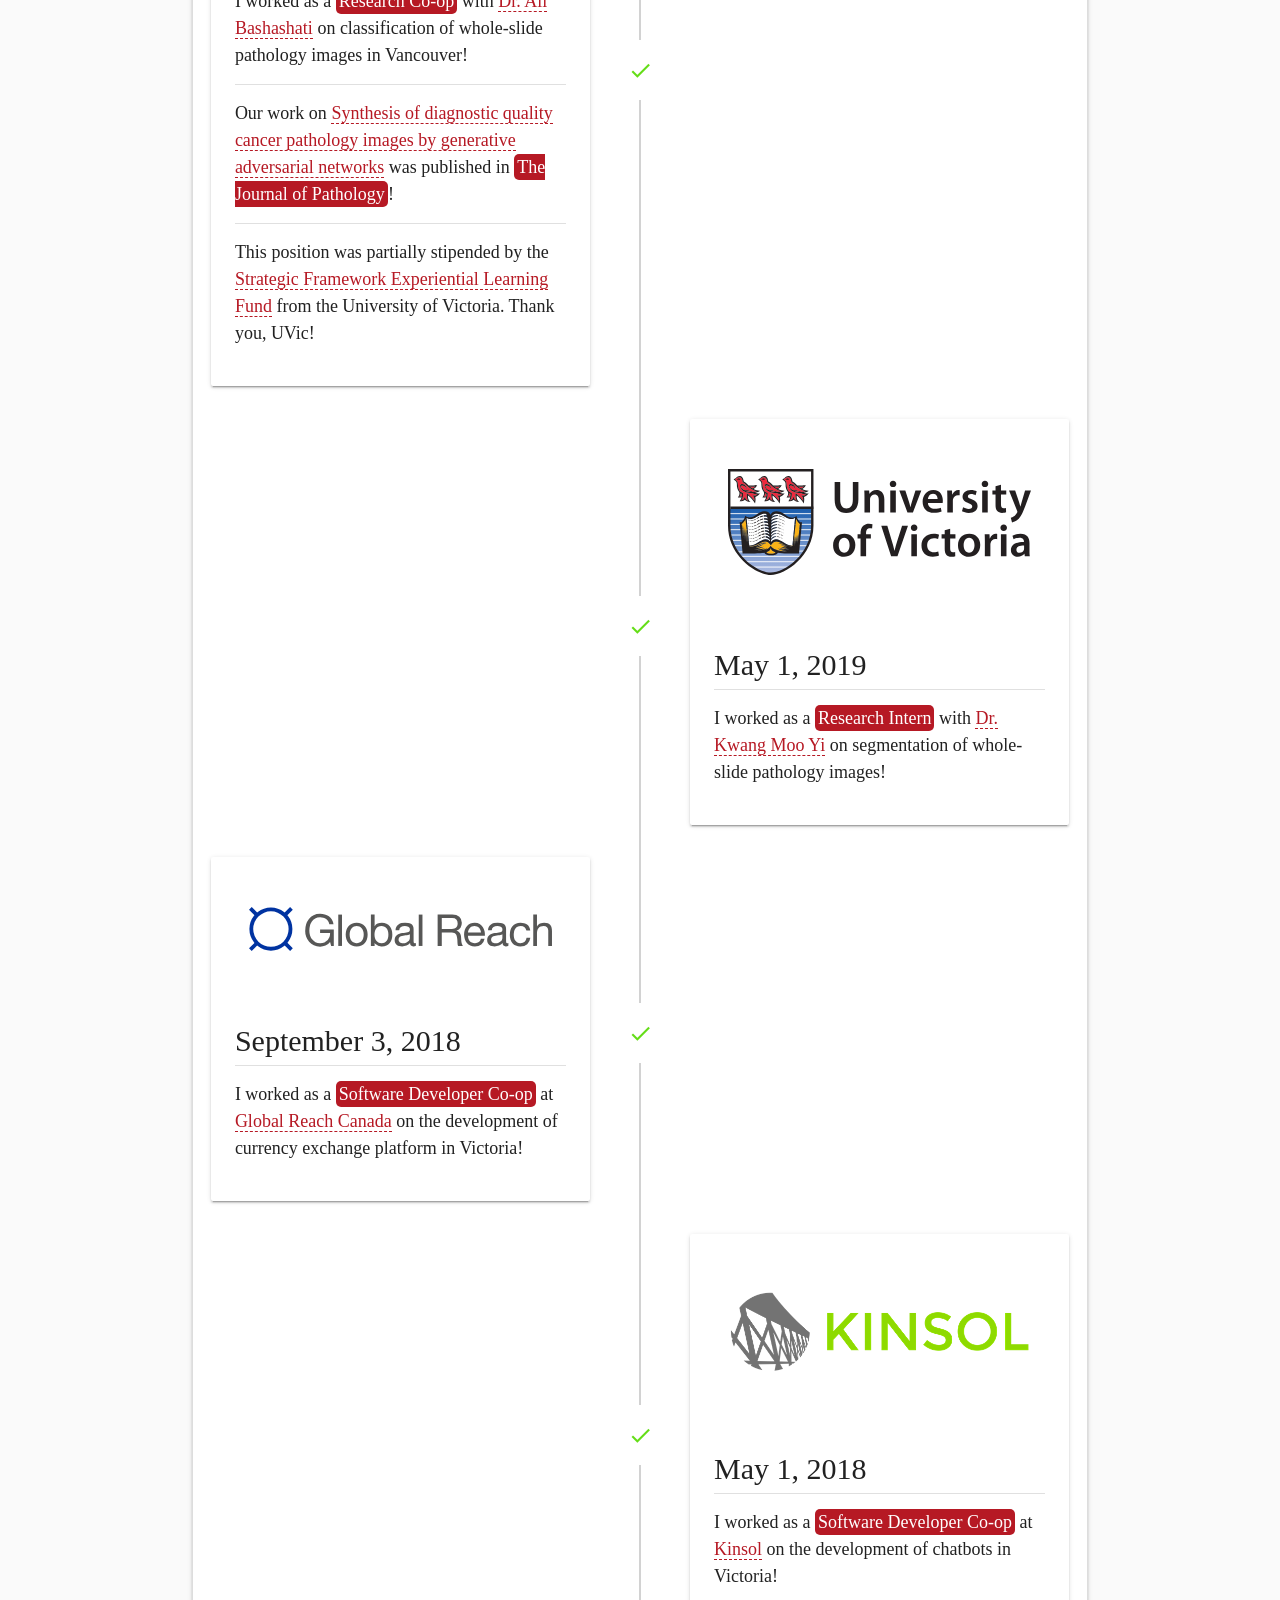
==== commit 68771562: "update" ====
--- a/index.html
+++ b/index.html
@@ -86,7 +86,7 @@
                         <div class="collapsible-body" style="padding: 0rem !important;">
                             <div class="container" style="width: 100% !important;">
                                 <div class="timeline">
-                                    <div class="timeline-event">
+                                    <!-- <div class="timeline-event">
                                         <div class="card timeline-content">
                                             <div class="card-image waves-effect waves-block waves-light">
                                                 <img src="images/timeline/coat_of_arm_ca.svg"
@@ -105,7 +105,7 @@
                                         </div>
                                         <div class="timeline-badge-news"><i class="material-icons">grade</i>
                                         </div>
-                                    </div>
+                                    </div> -->
                                     <div class="timeline-event">
                                         <div class="card timeline-content">
                                             <div class="card-image waves-effect waves-block waves-light">
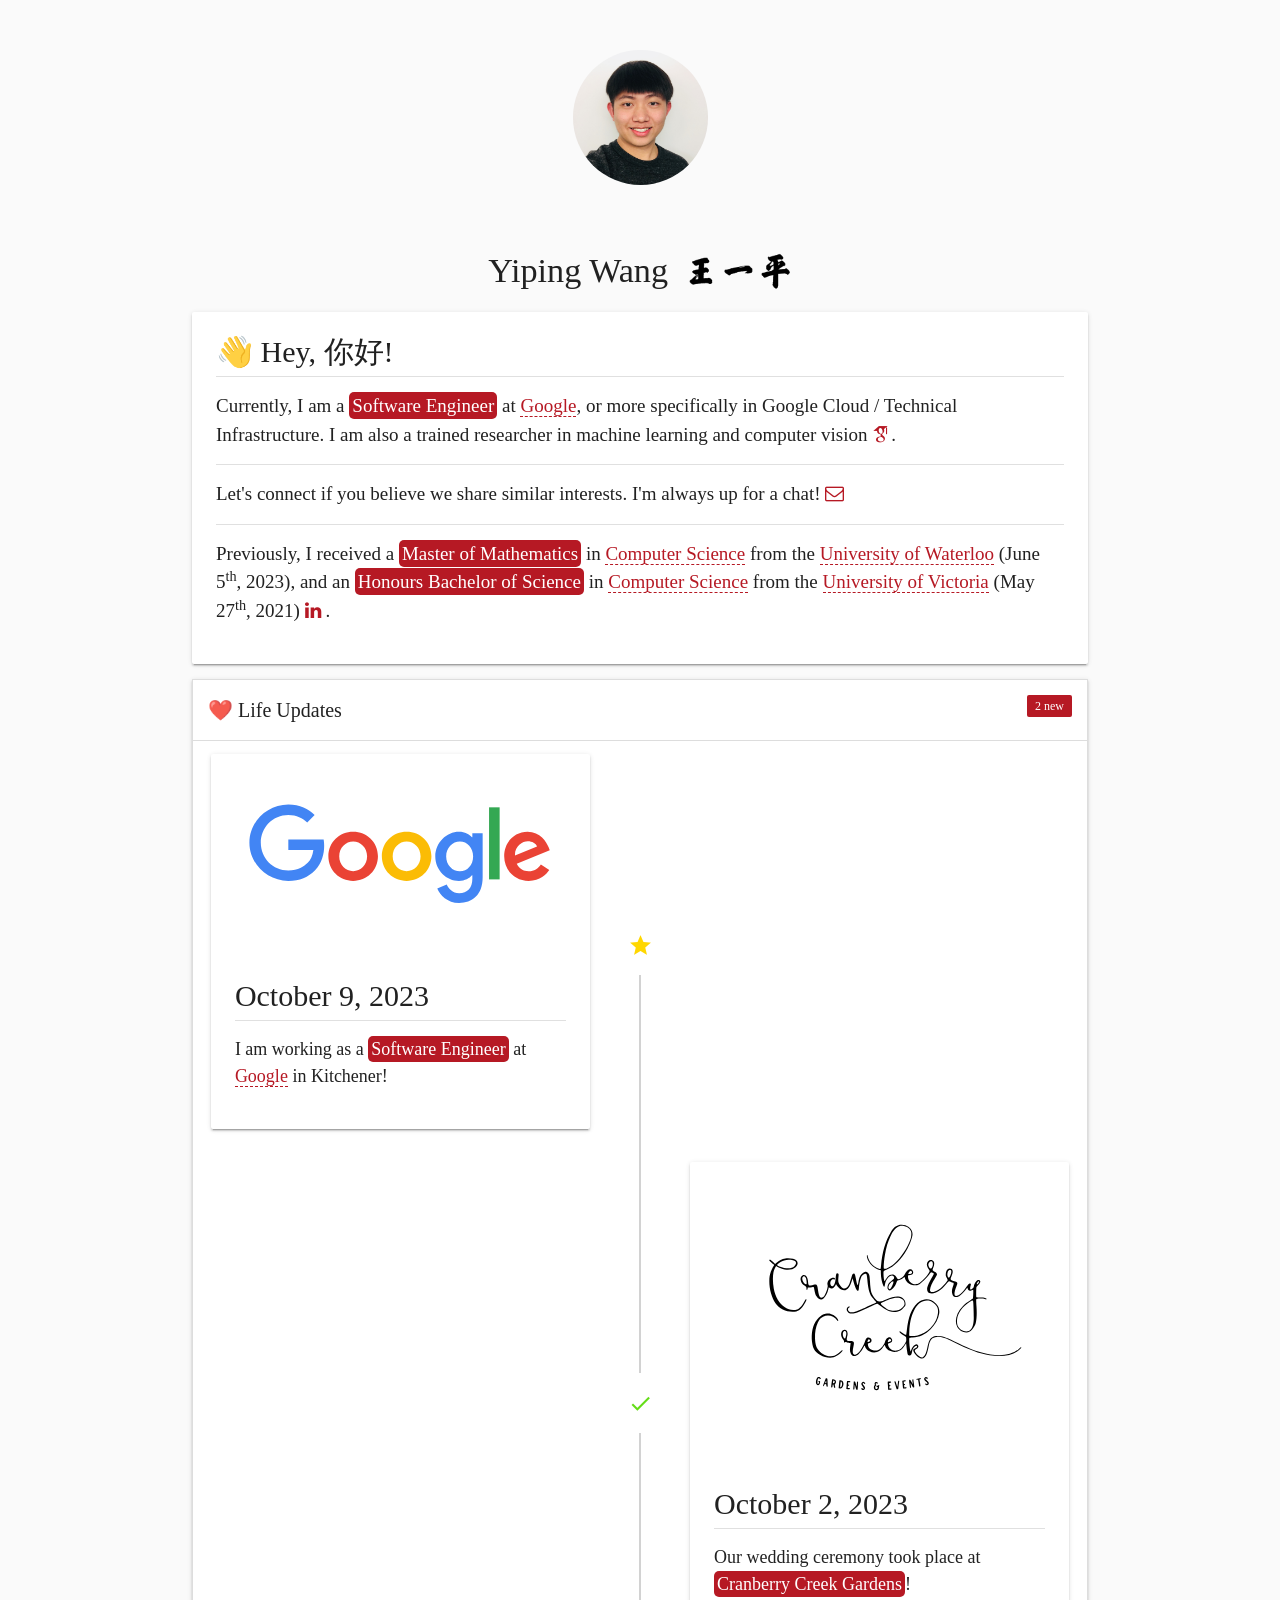
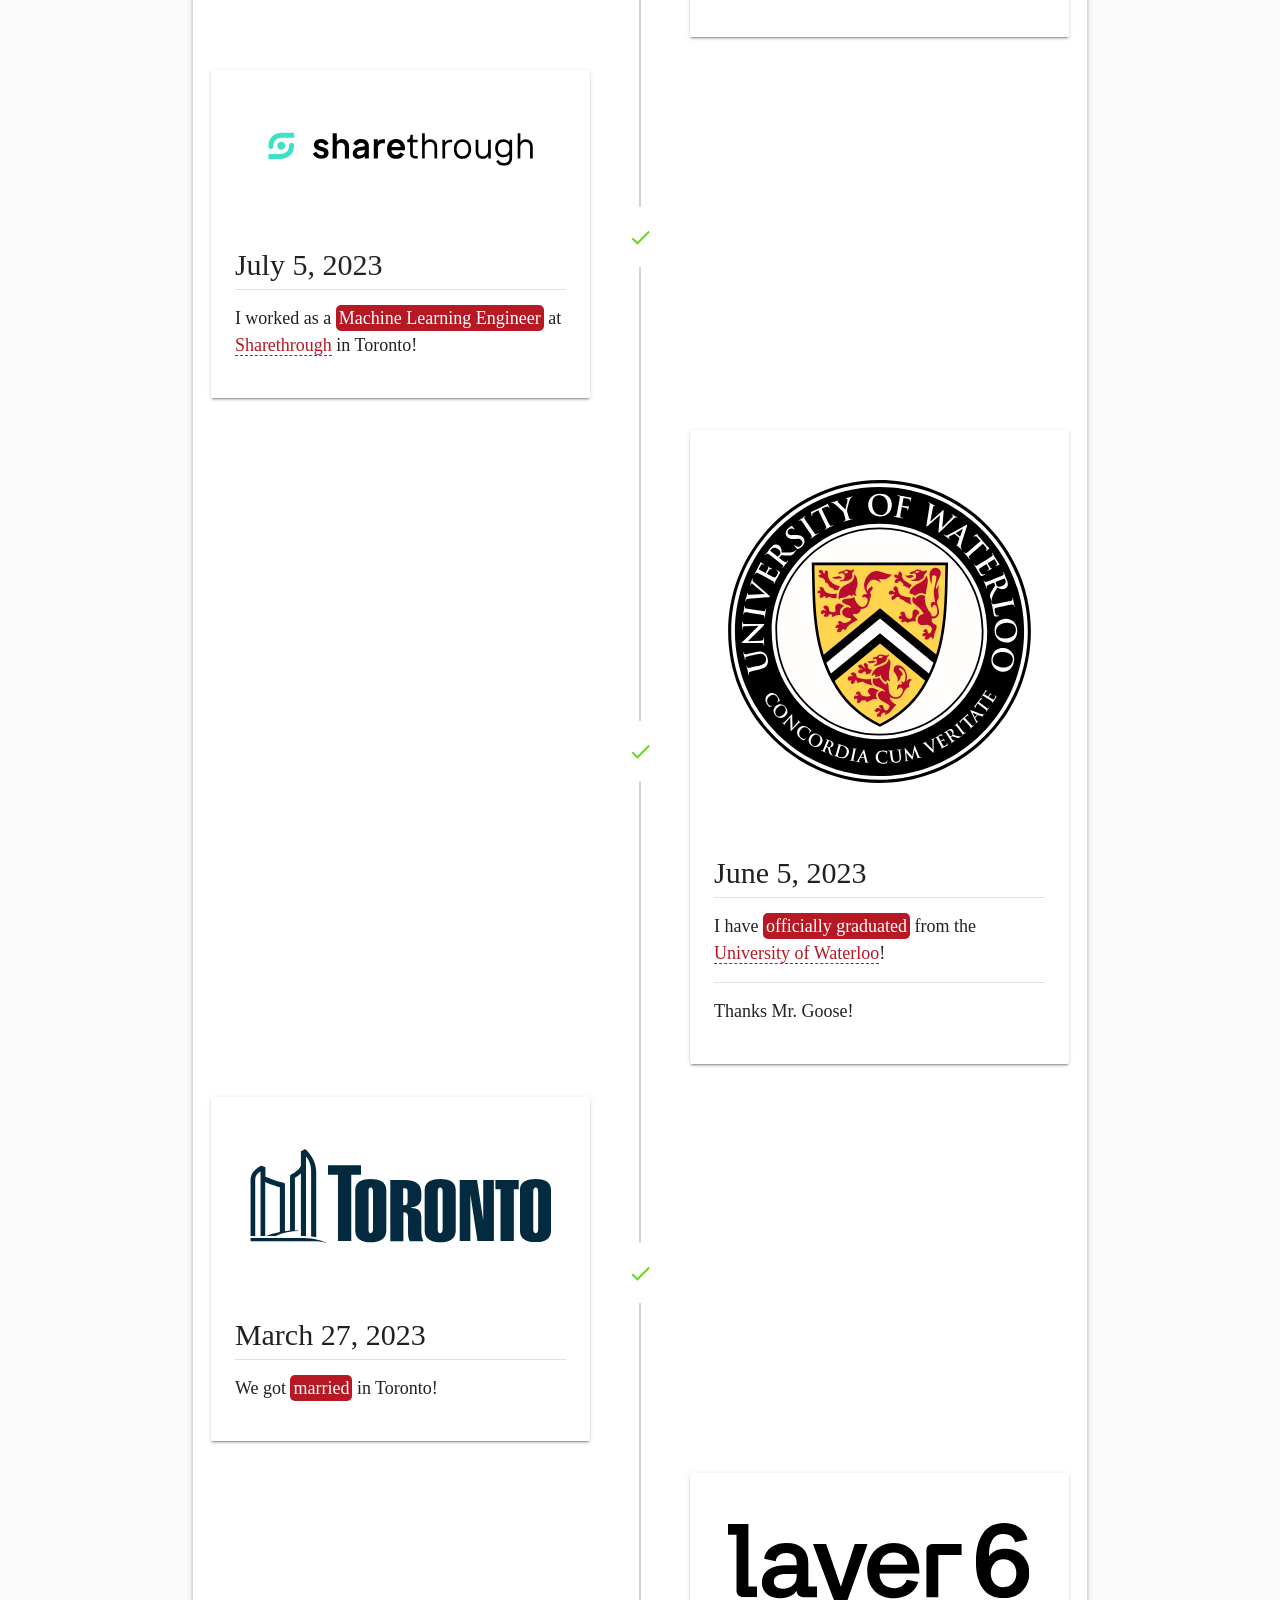
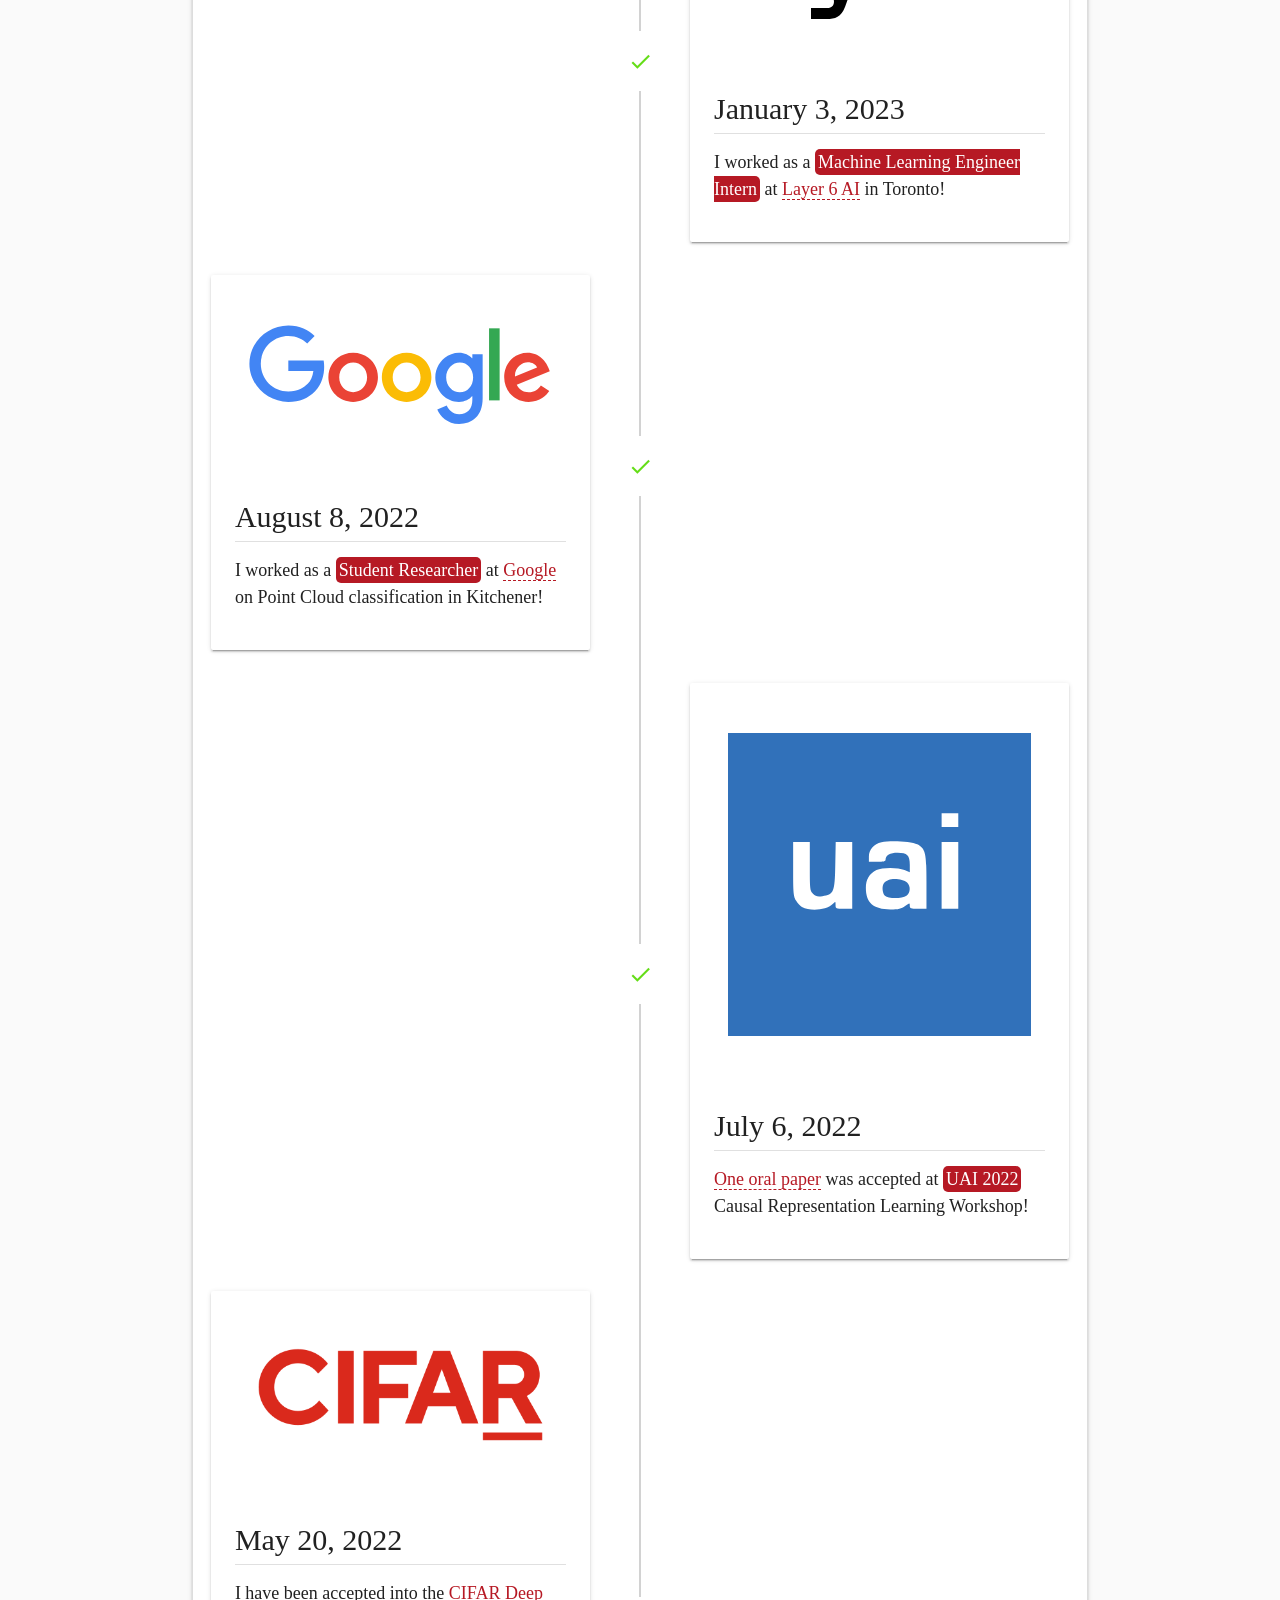
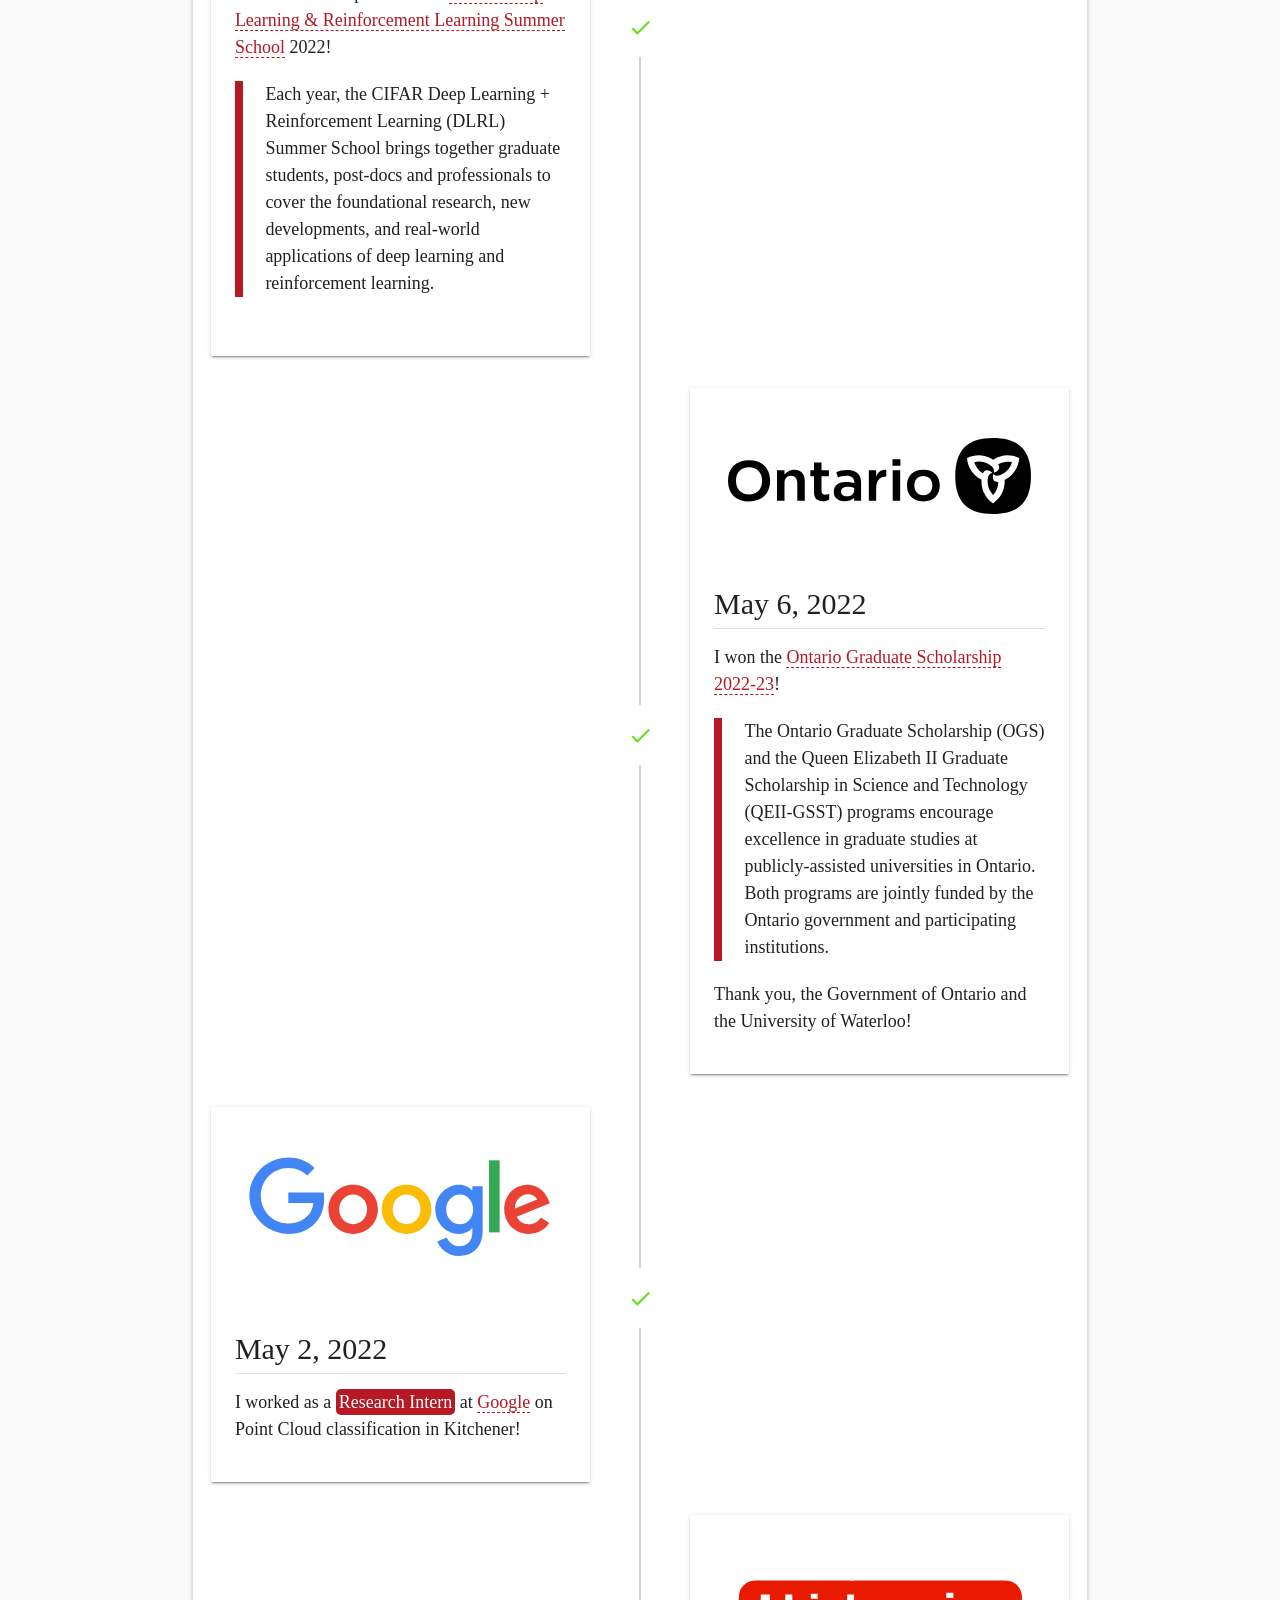
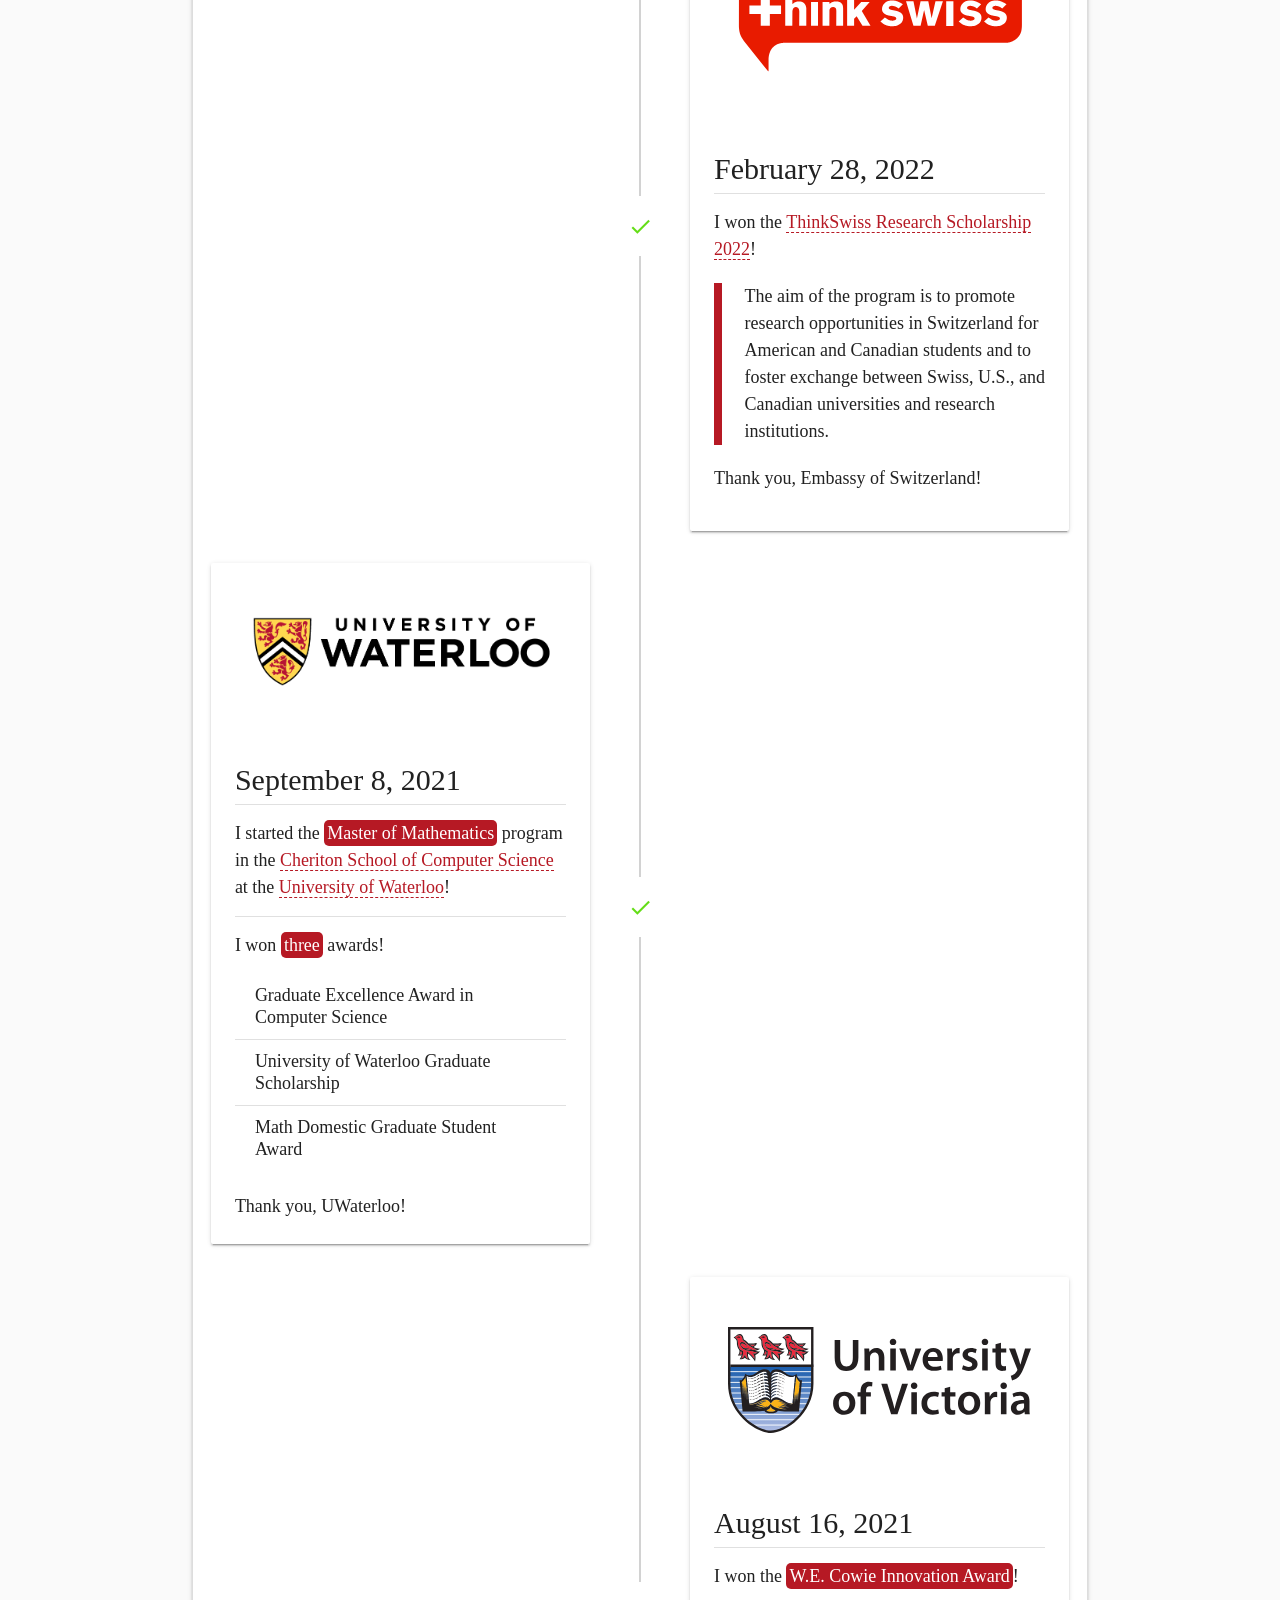
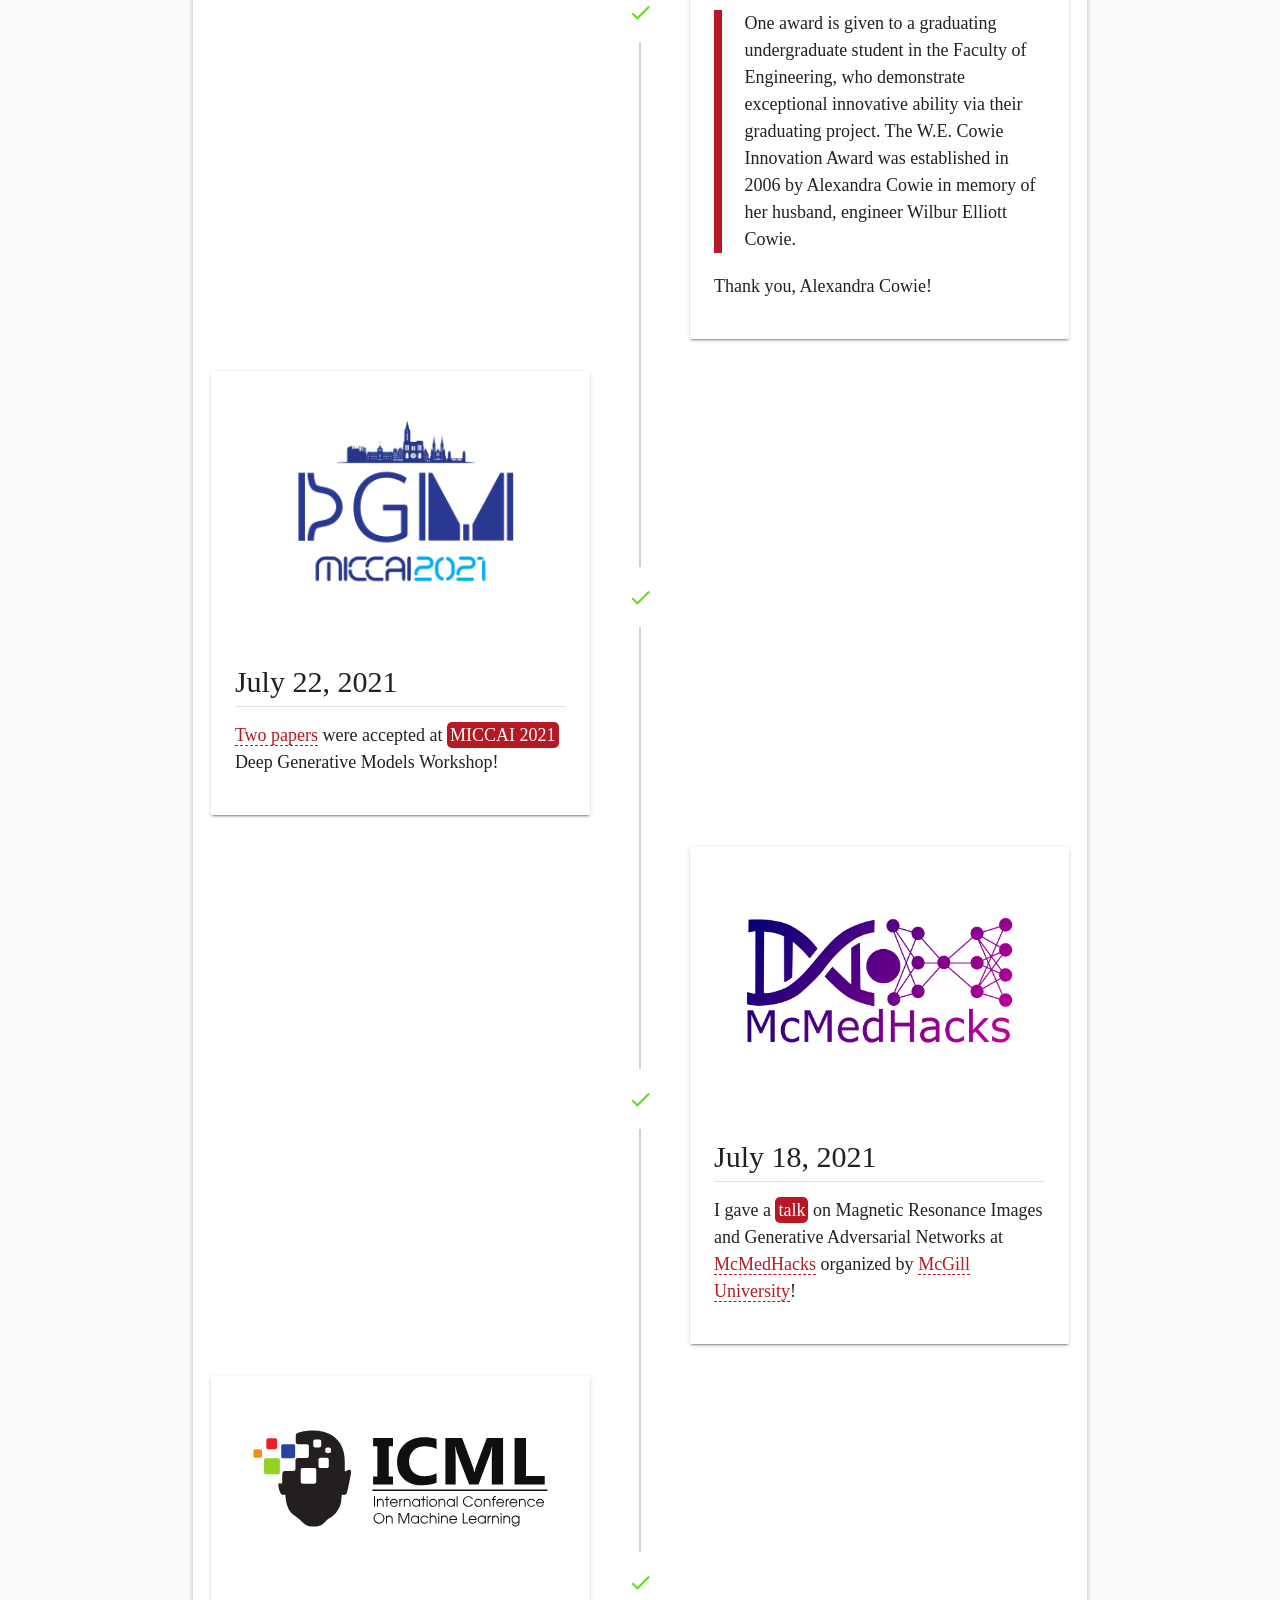
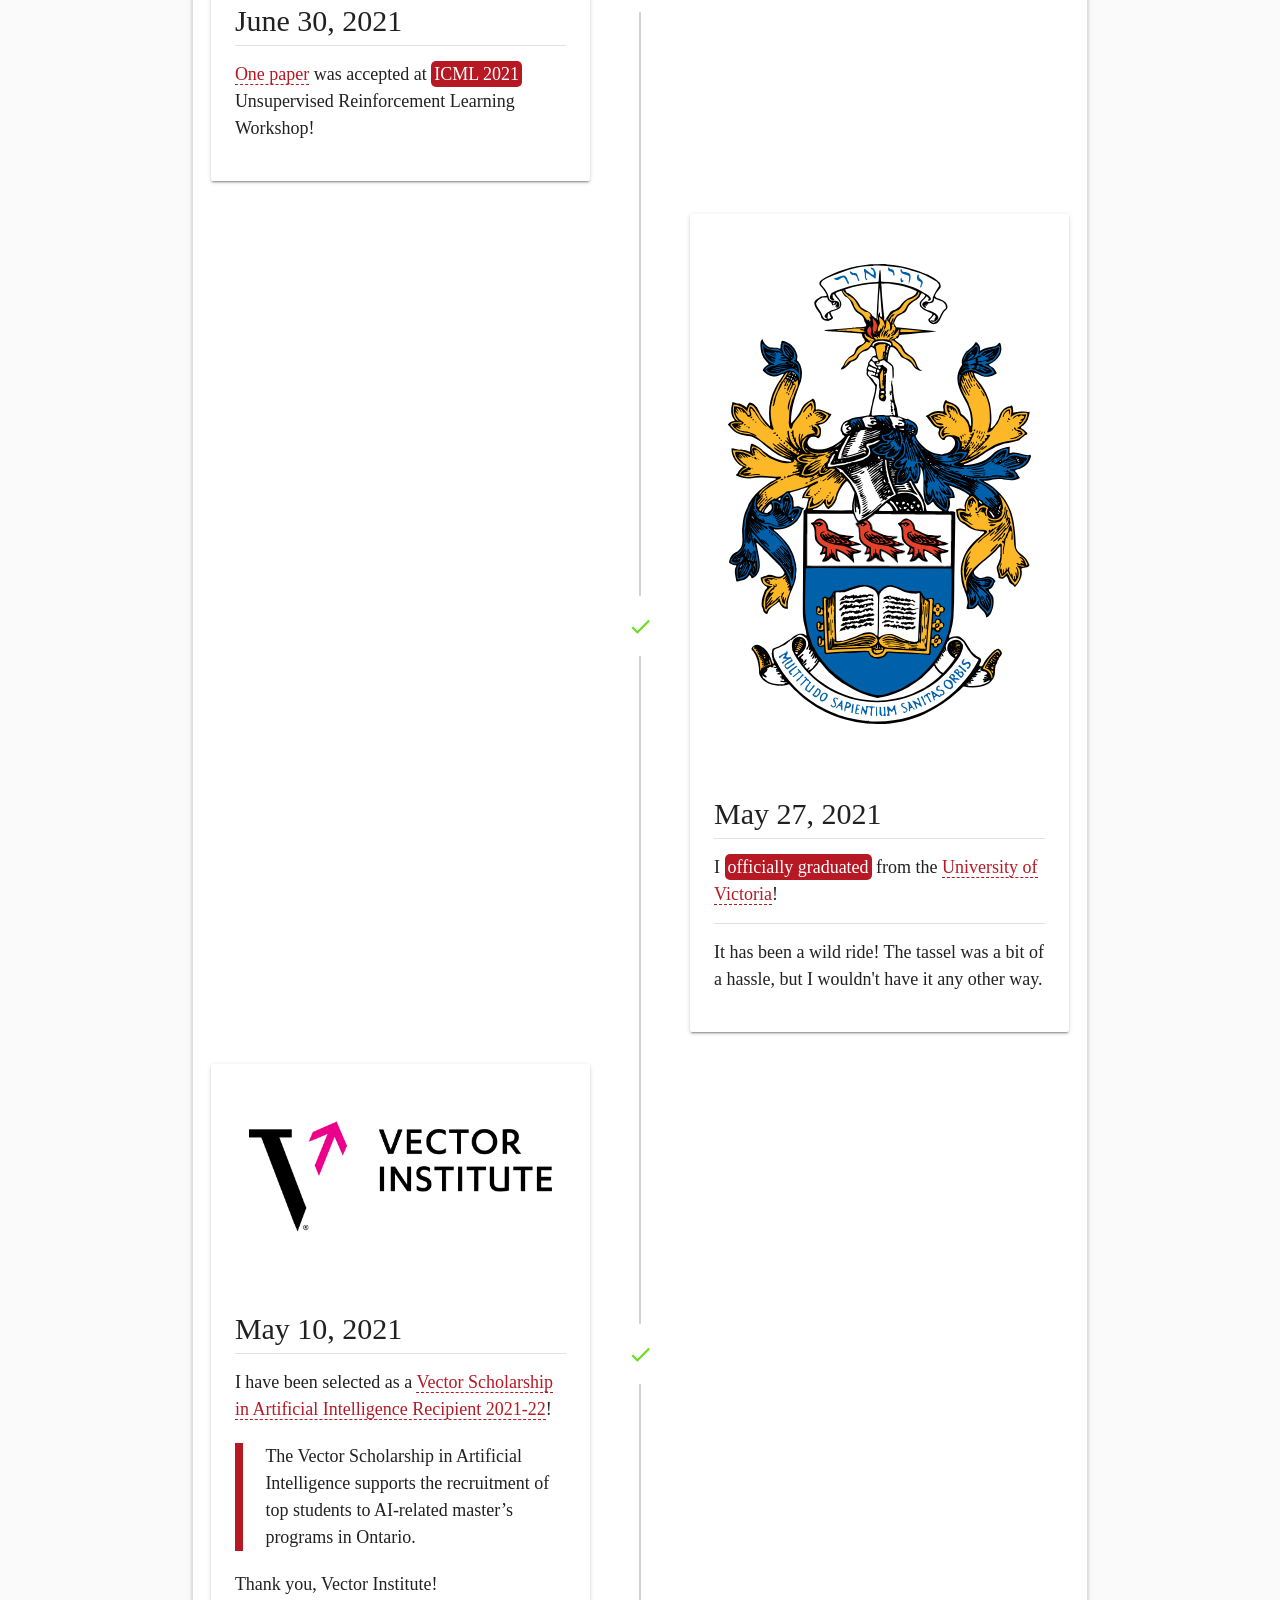
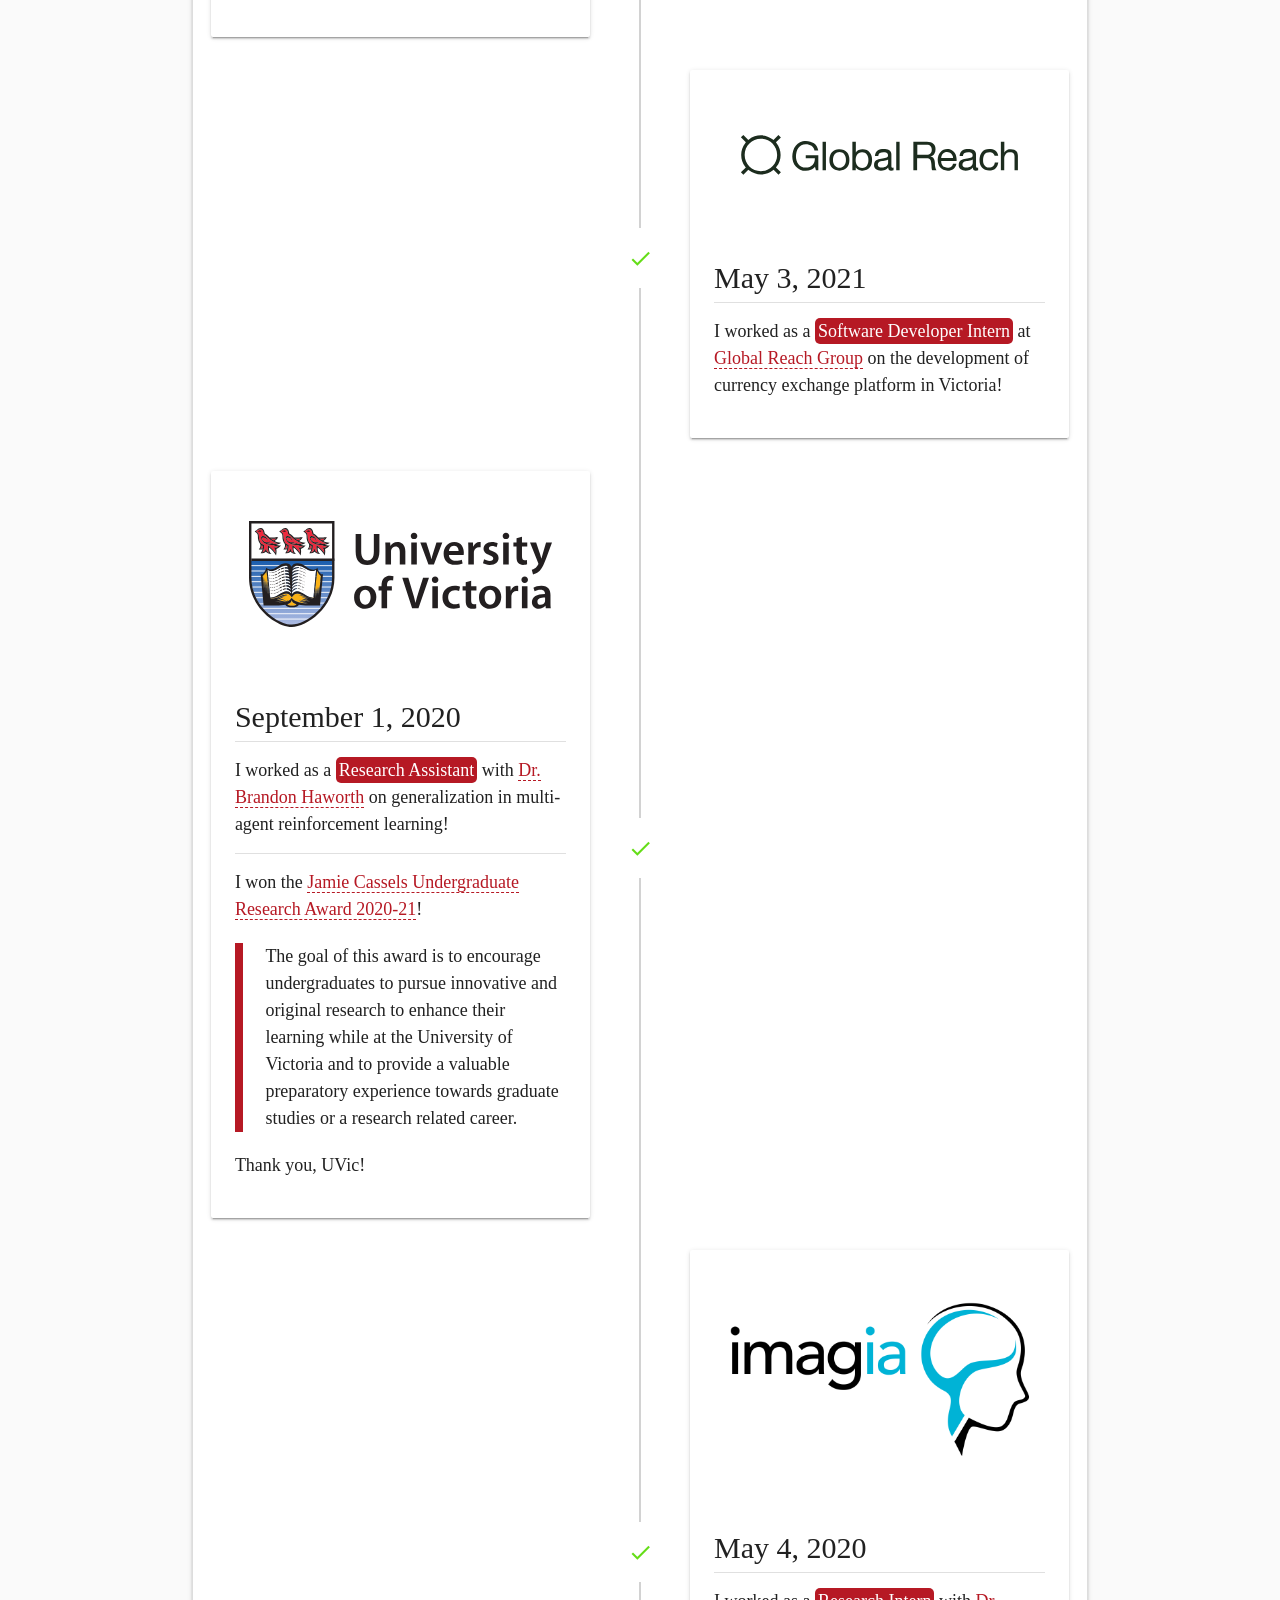
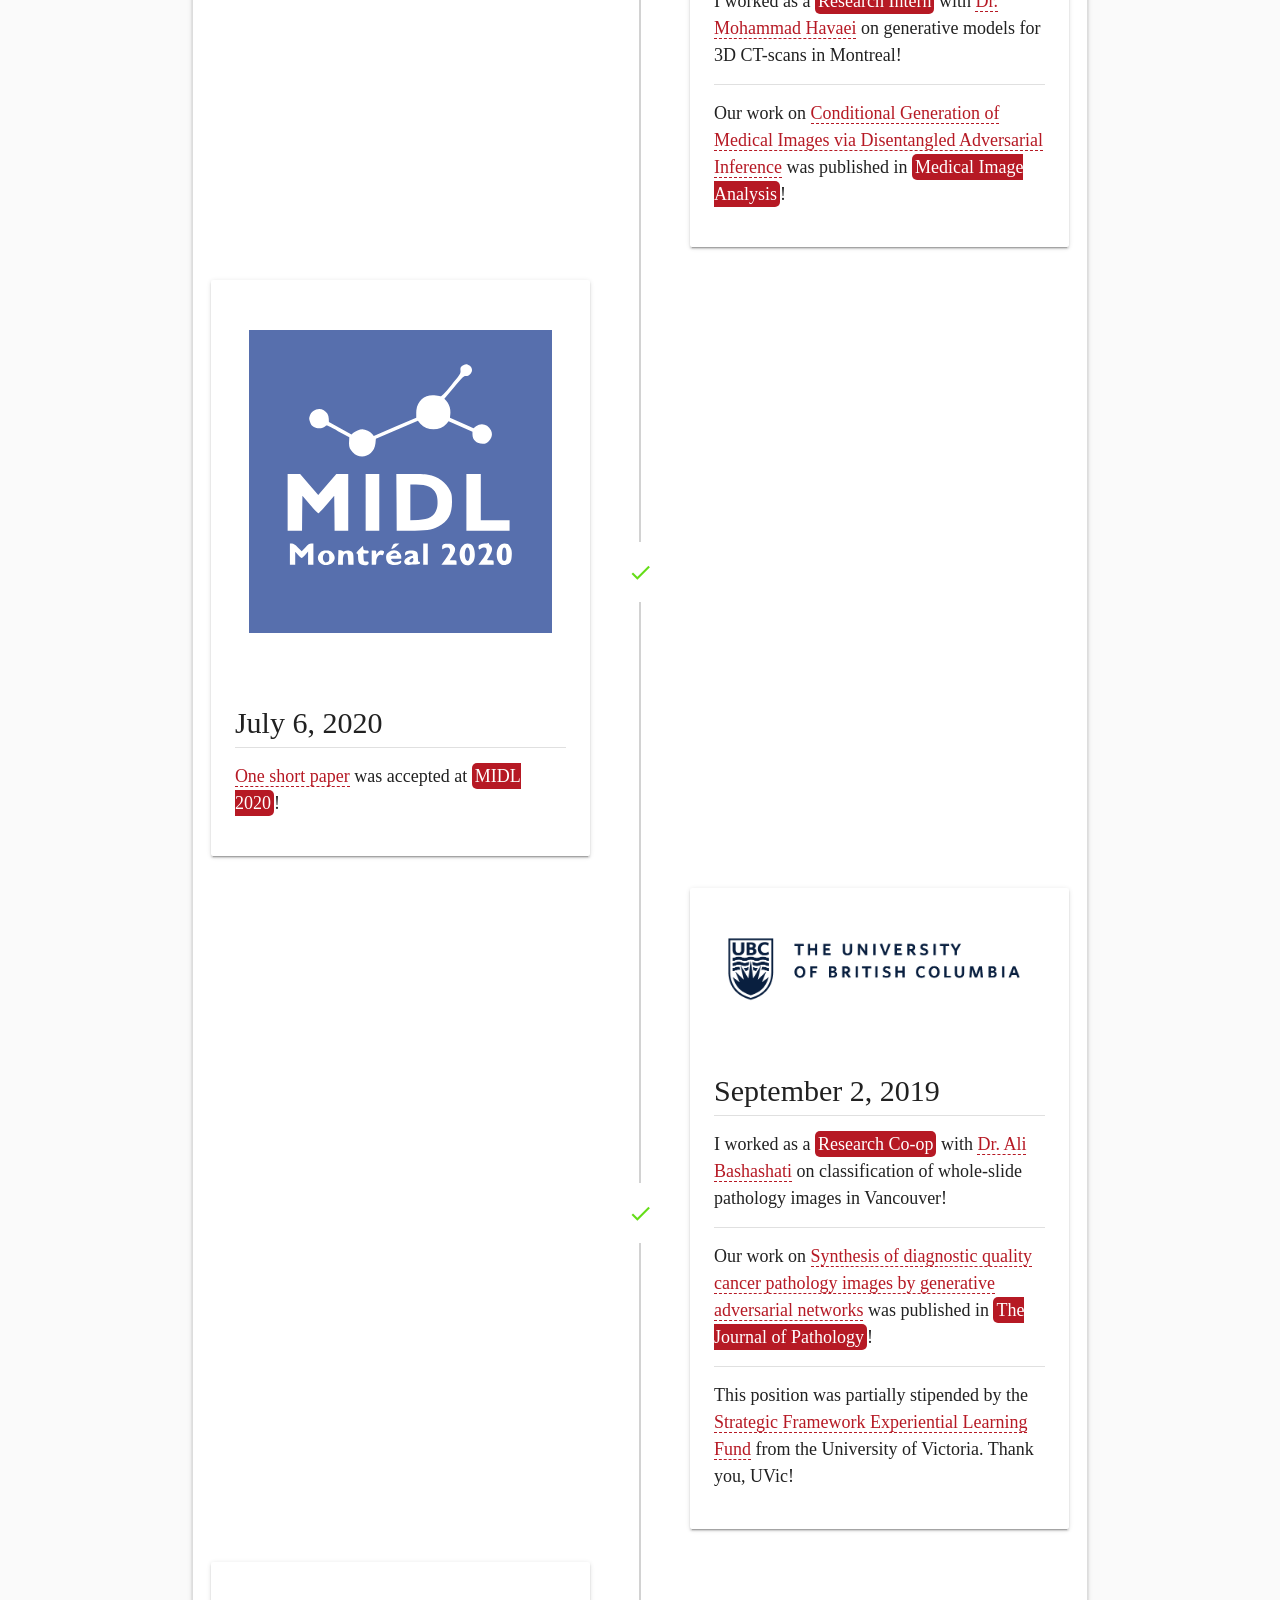
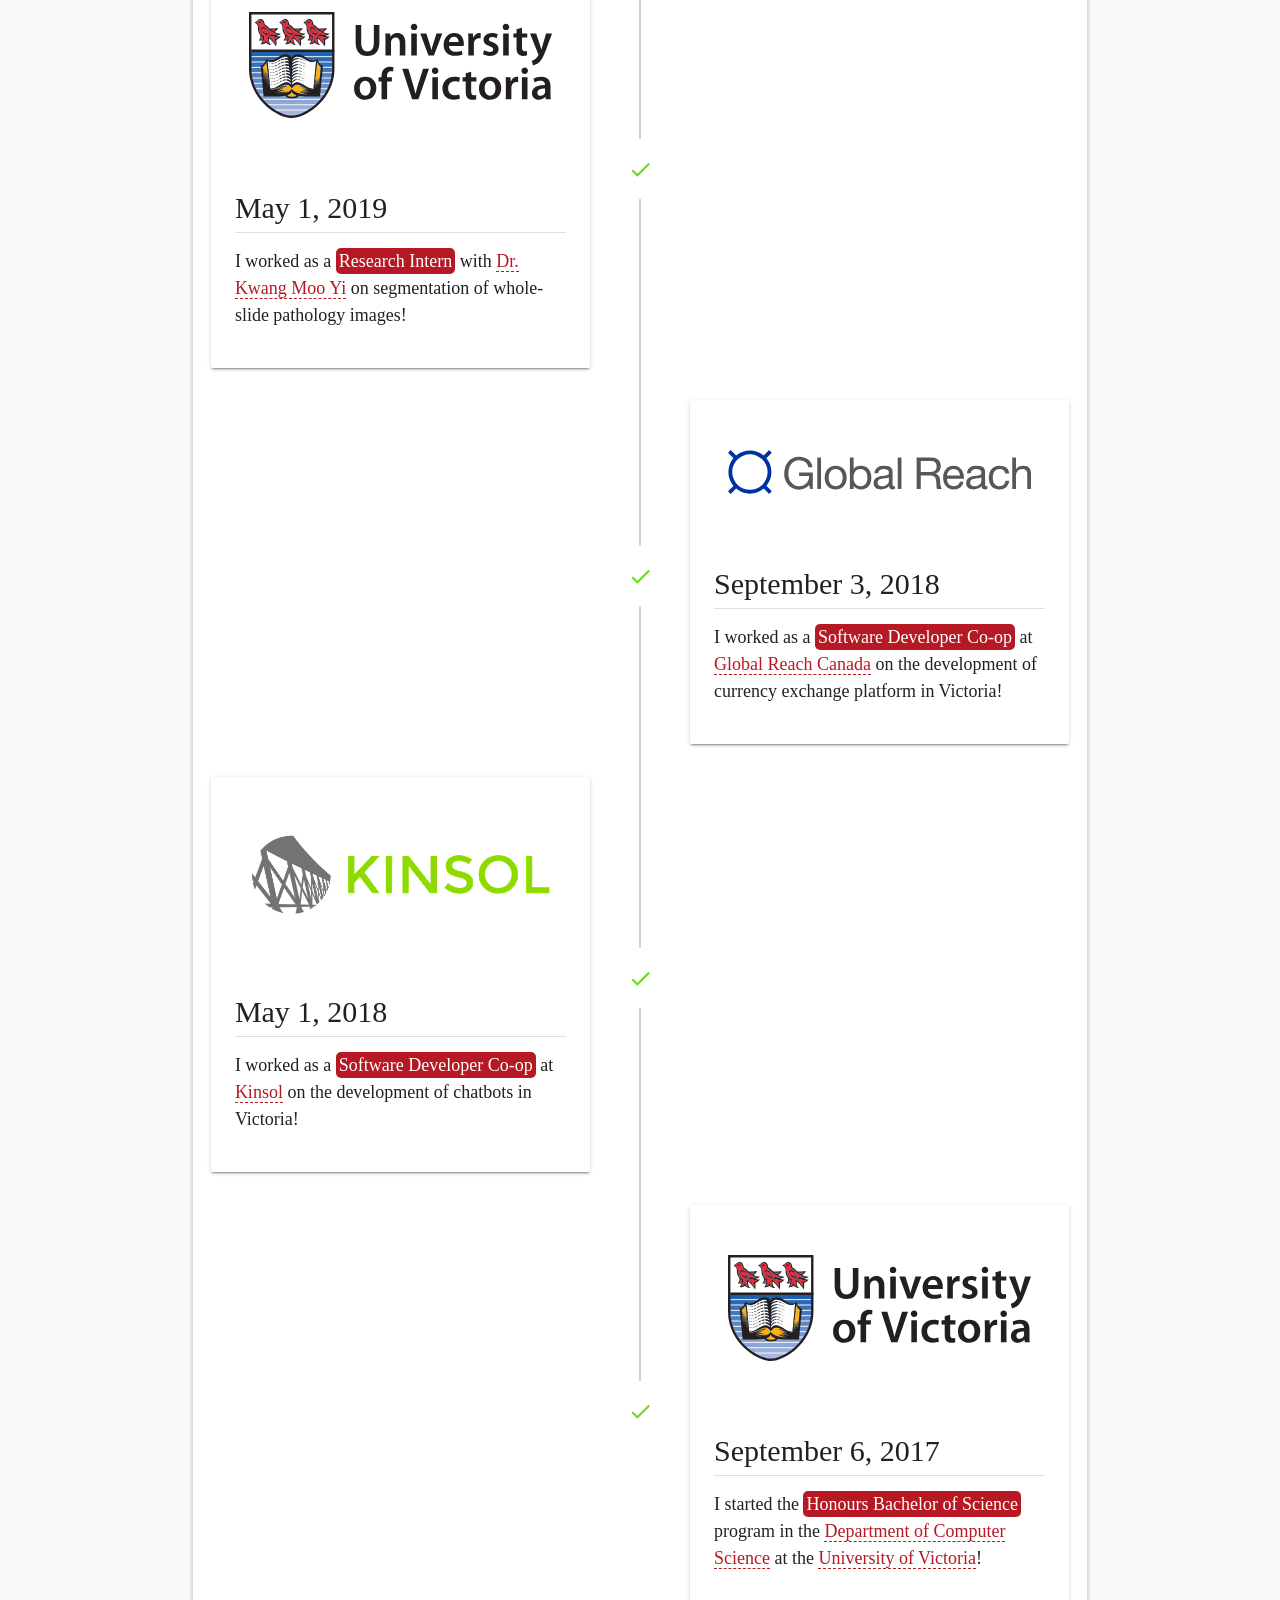
==== commit 925484dd: "up" ====
--- a/index.html
+++ b/index.html
@@ -401,7 +401,7 @@
                                         <div class="timeline-badge-done"><i class="material-icons">check</i>
                                         </div>
                                     </div>
-                                    <div class="timeline-event">
+                                    <!-- <div class="timeline-event">
                                         <div class="card timeline-content">
                                             <div class="card-image waves-effect waves-block waves-light">
                                                 <img src="images/timeline/ca_flag.svg" class="responsive-img activator">
@@ -419,7 +419,7 @@
                                         </div>
                                         <div class="timeline-badge-done"><i class="material-icons">check</i>
                                         </div>
-                                    </div>
+                                    </div> -->
                                     <div class="timeline-event">
                                         <div class="card timeline-content">
                                             <div class="card-image waves-effect waves-block waves-light">
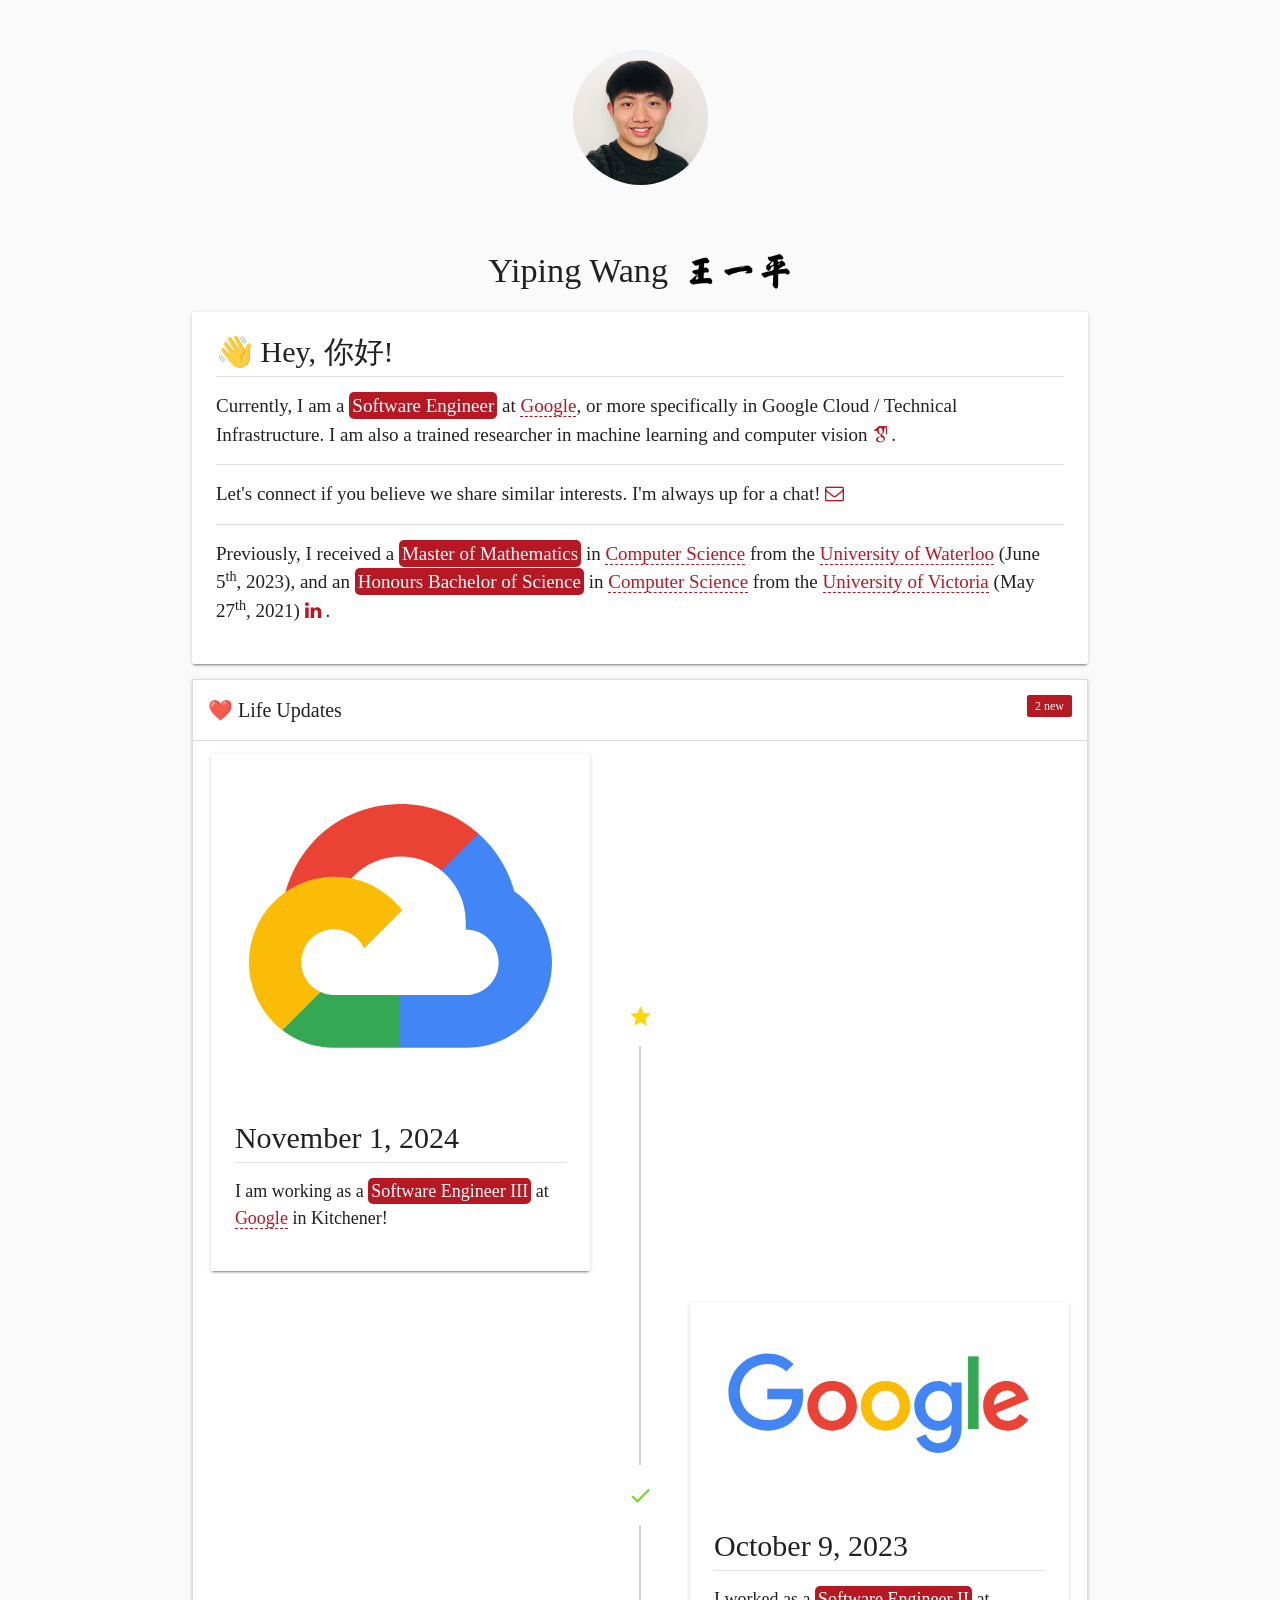
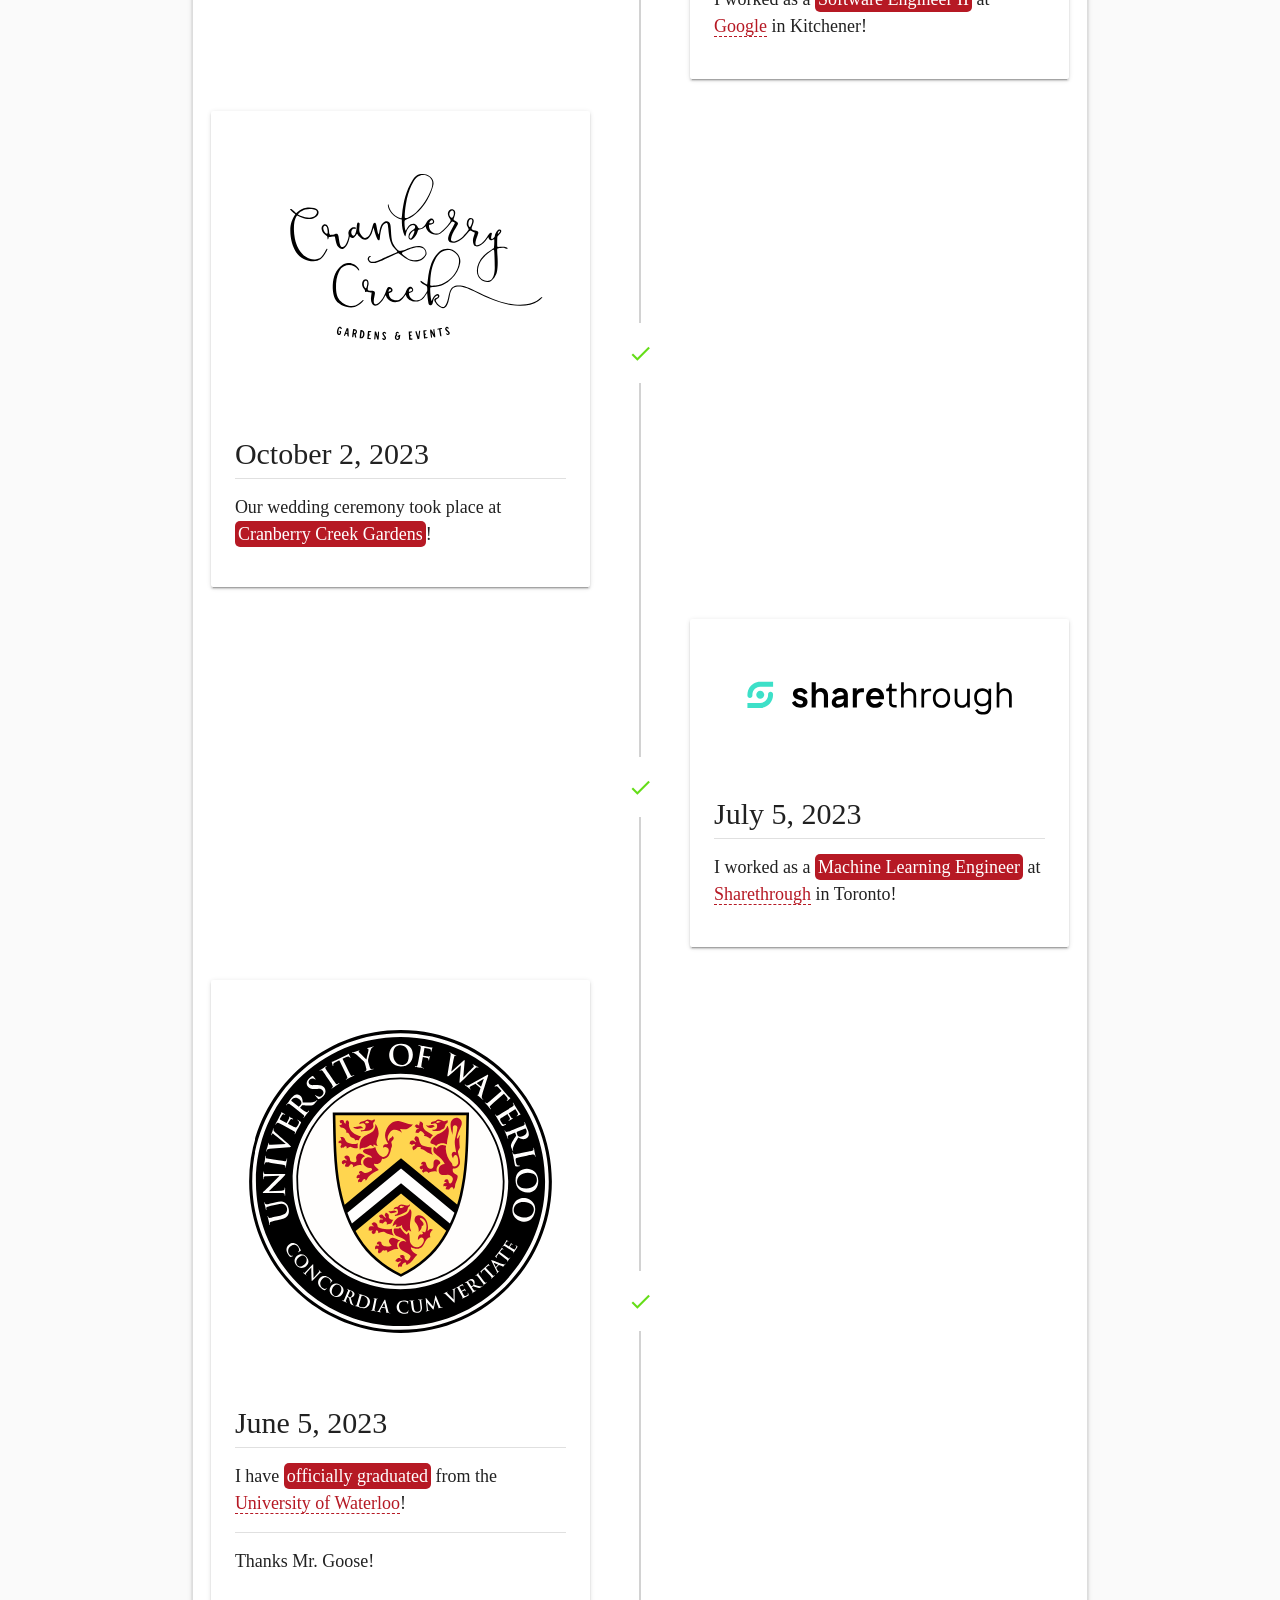
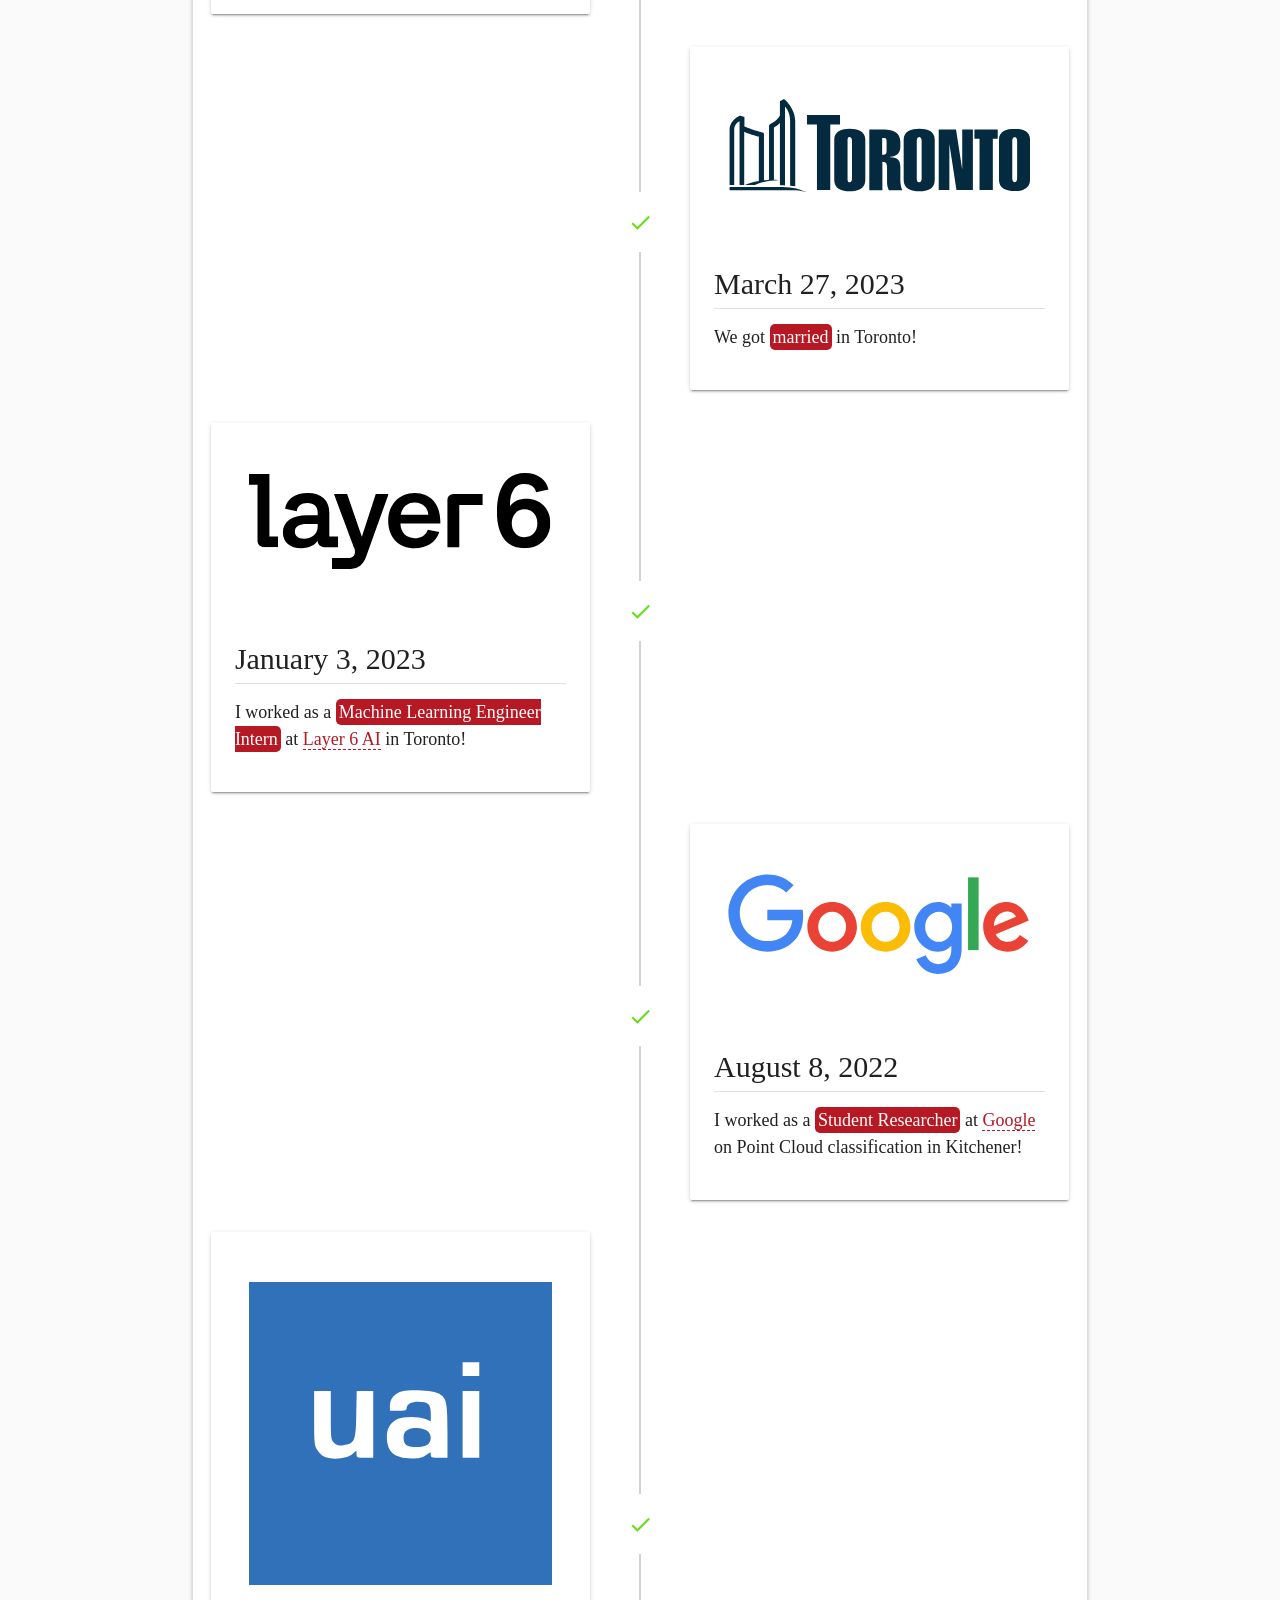
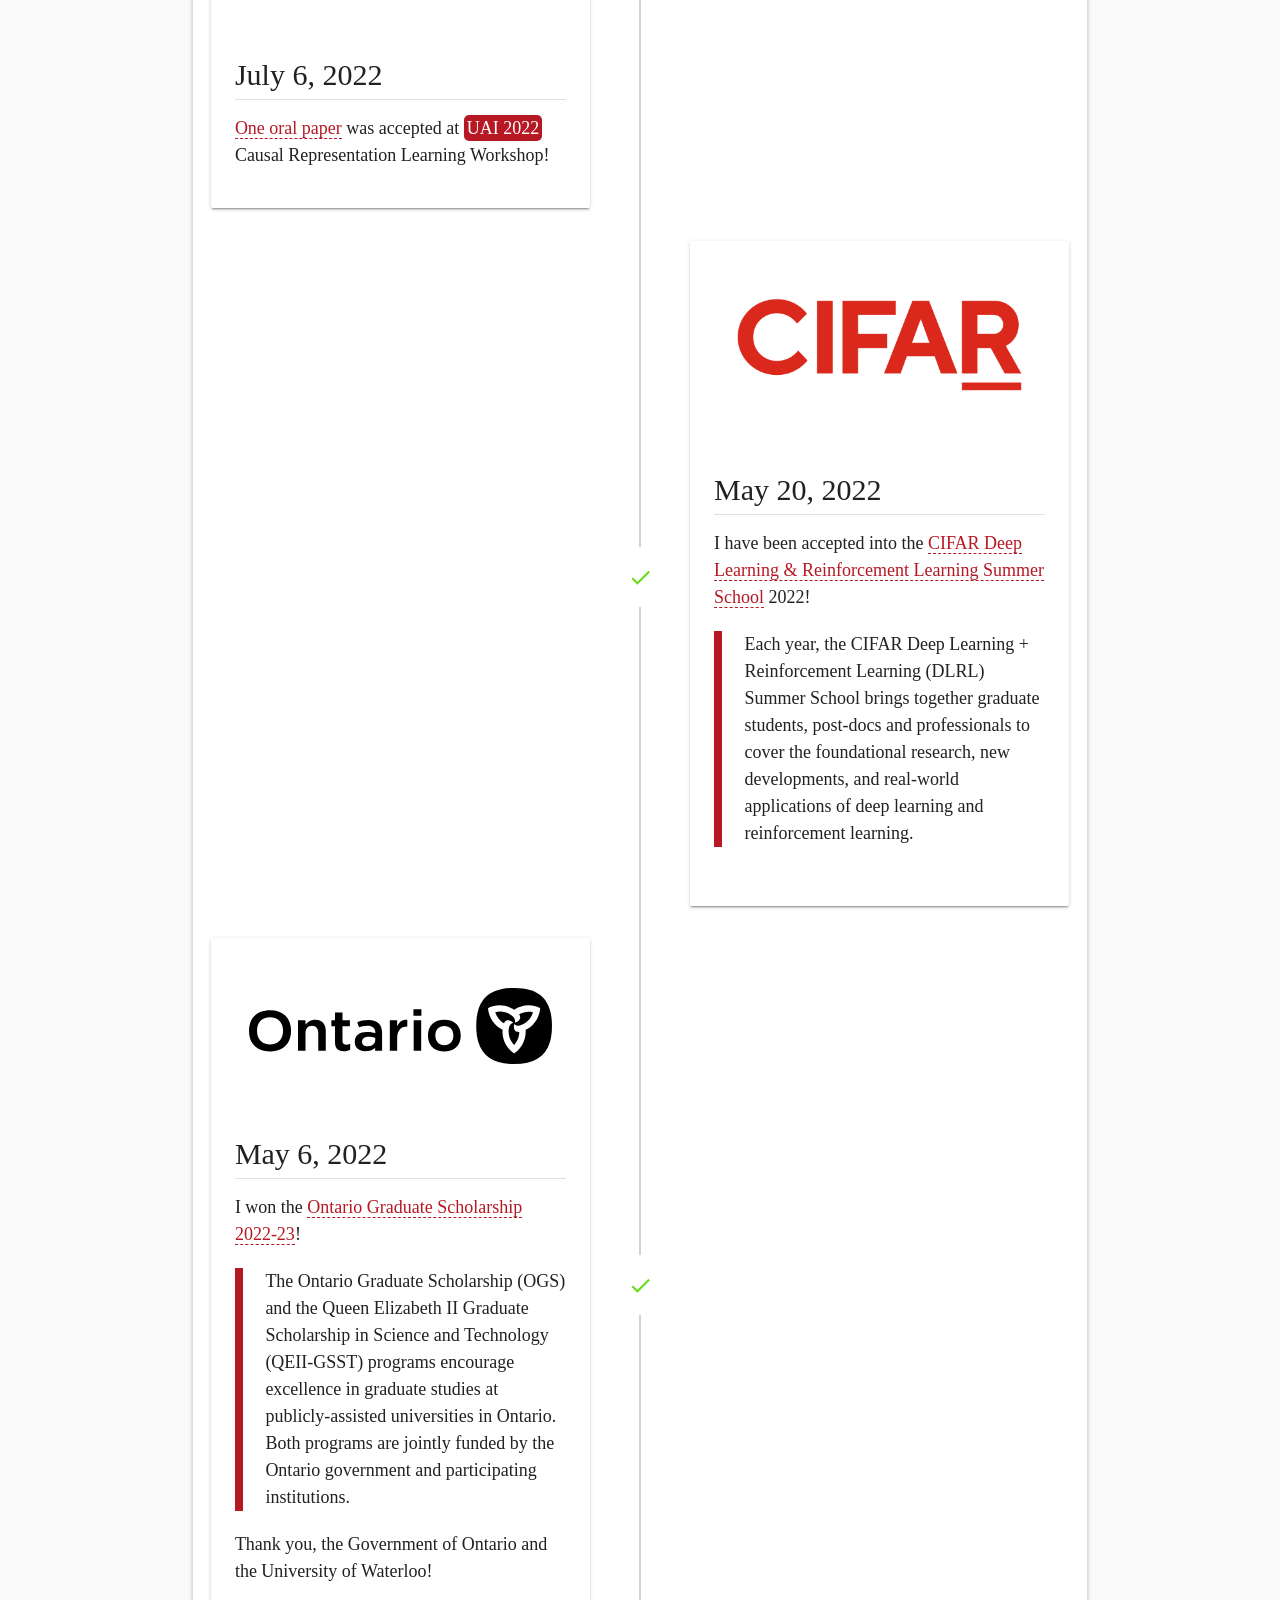
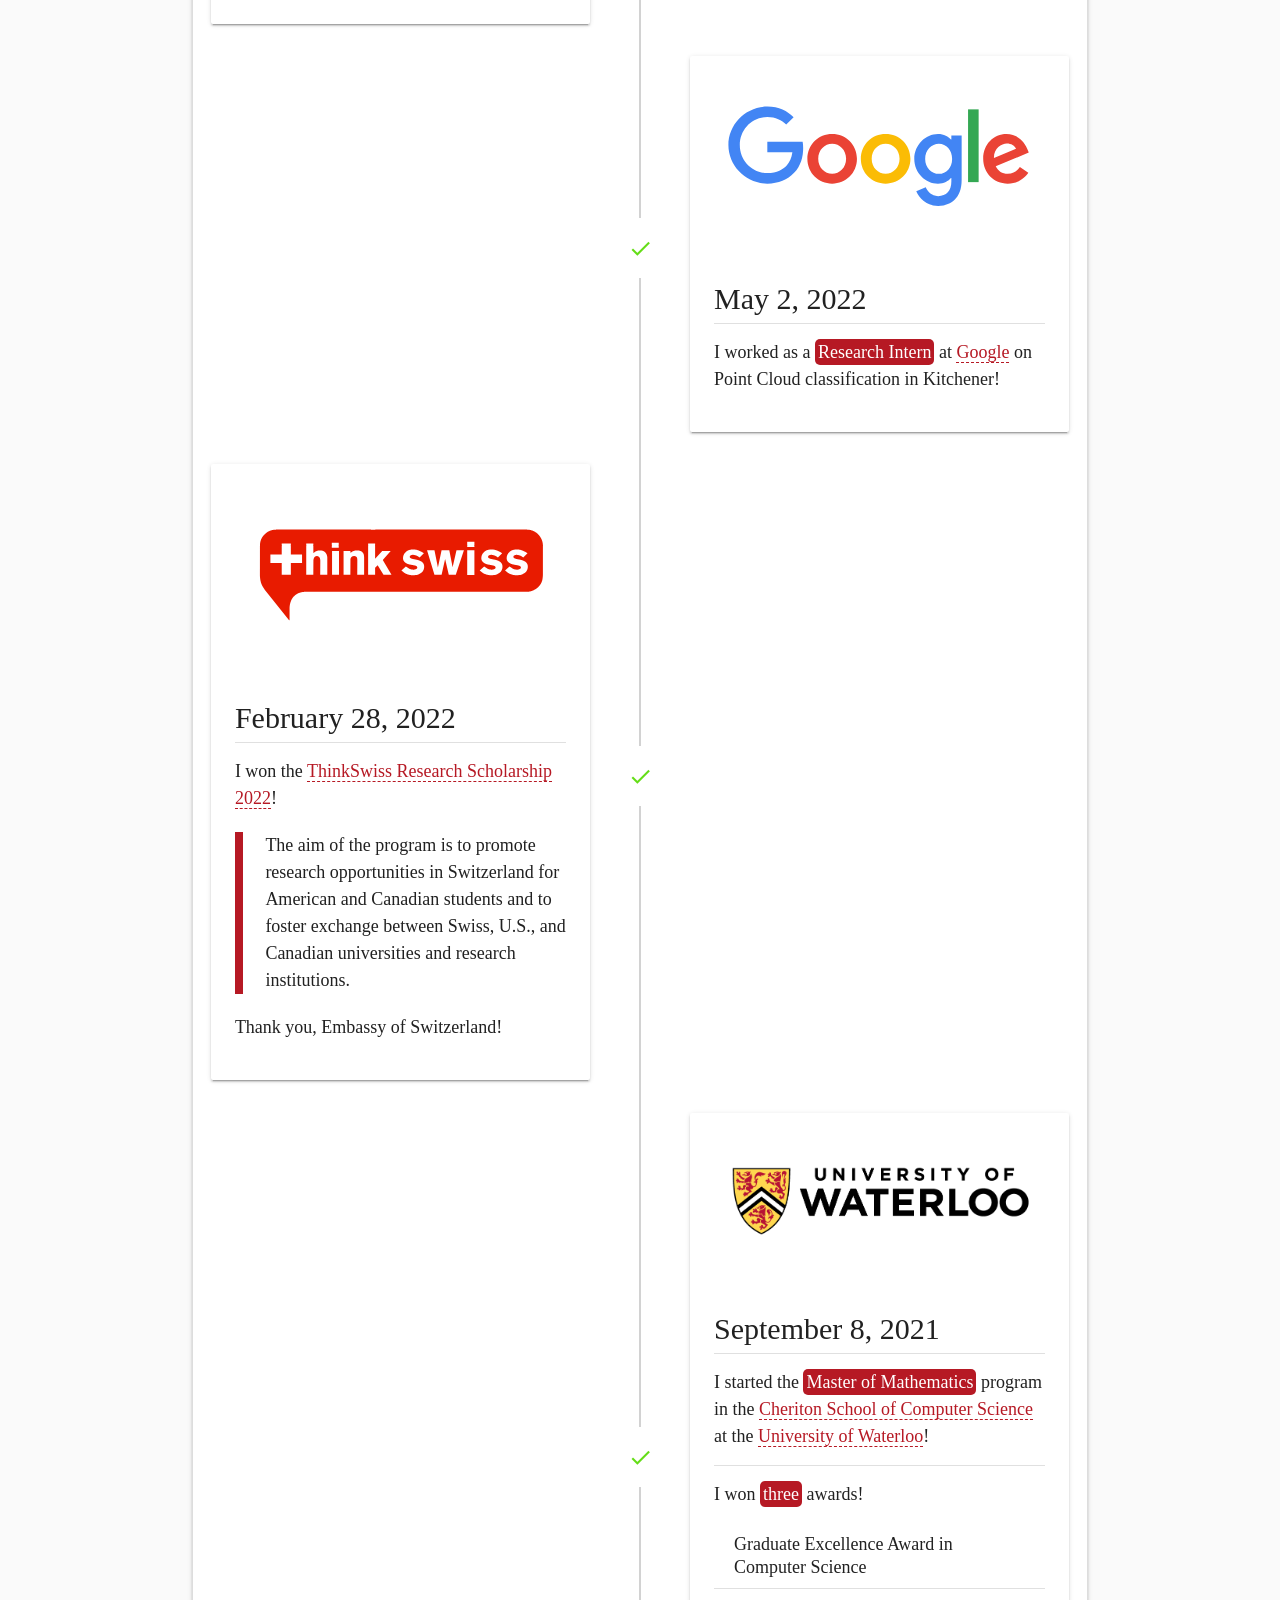
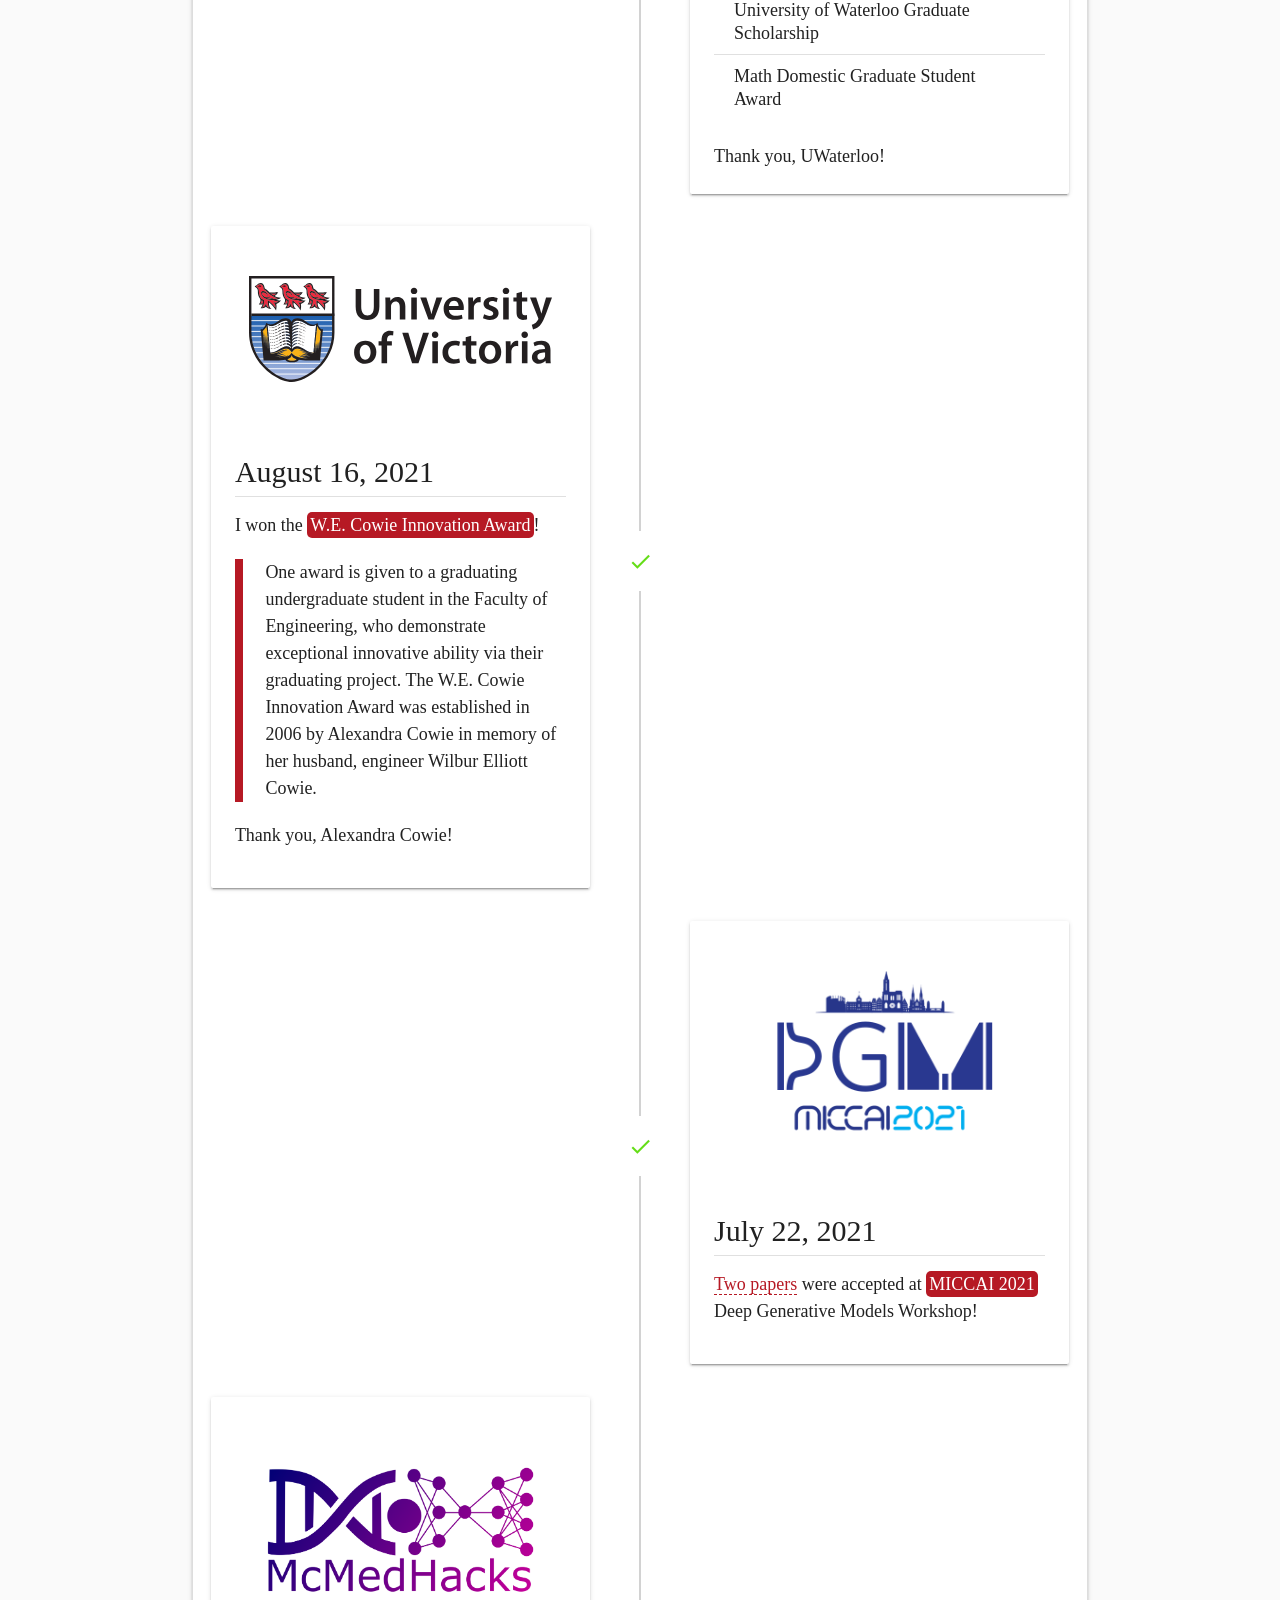
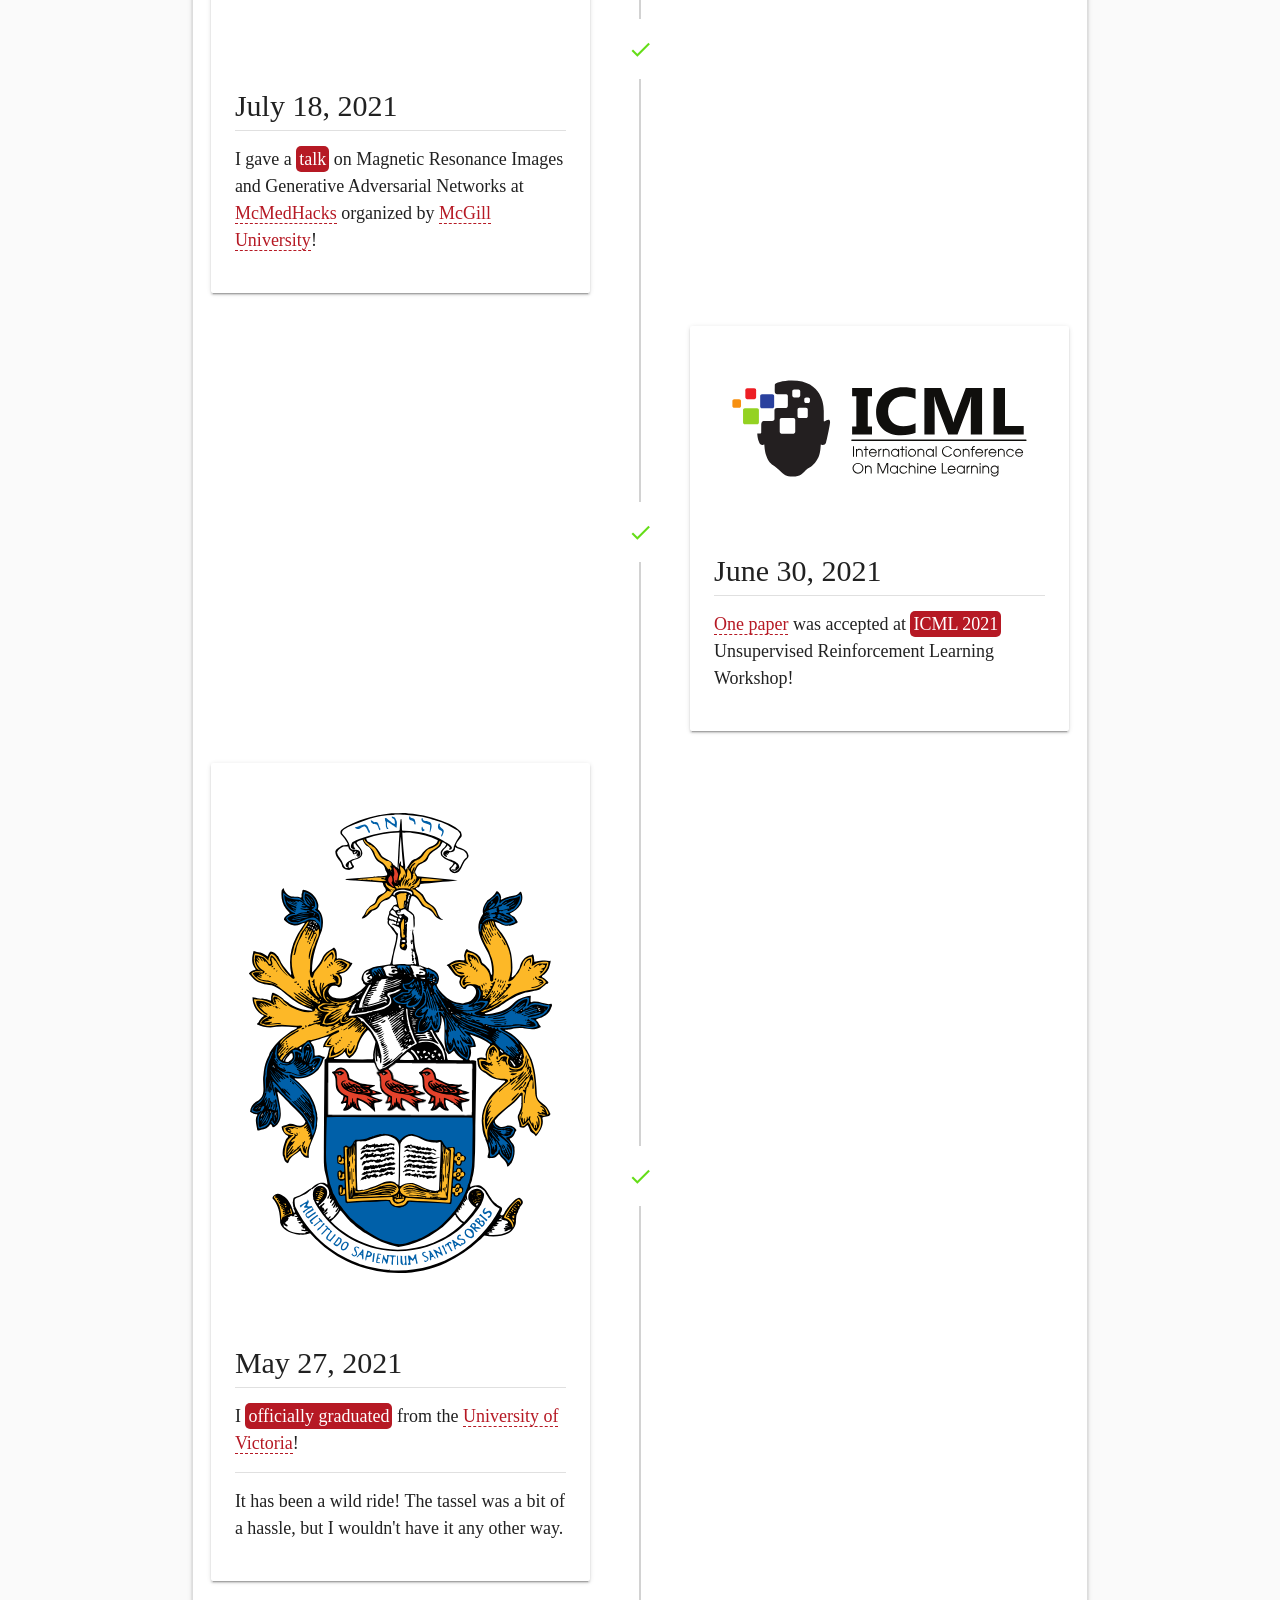
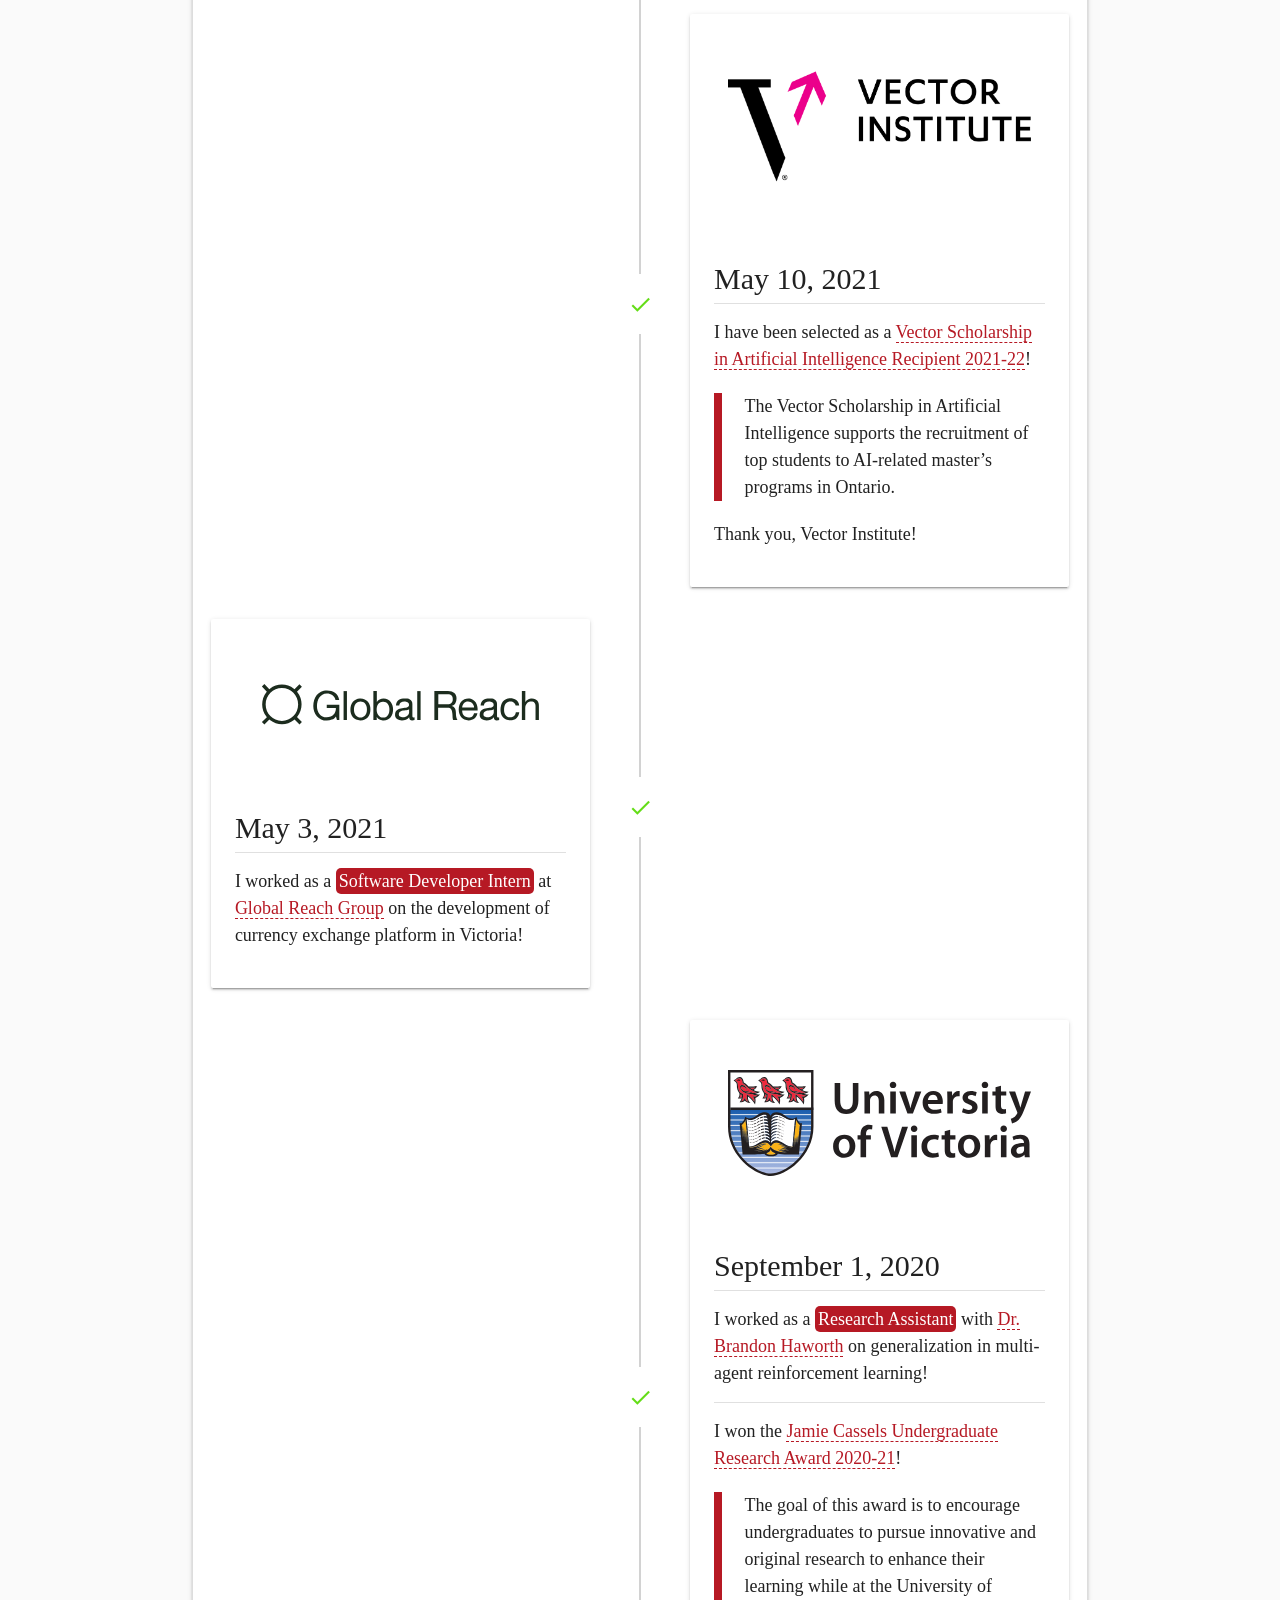
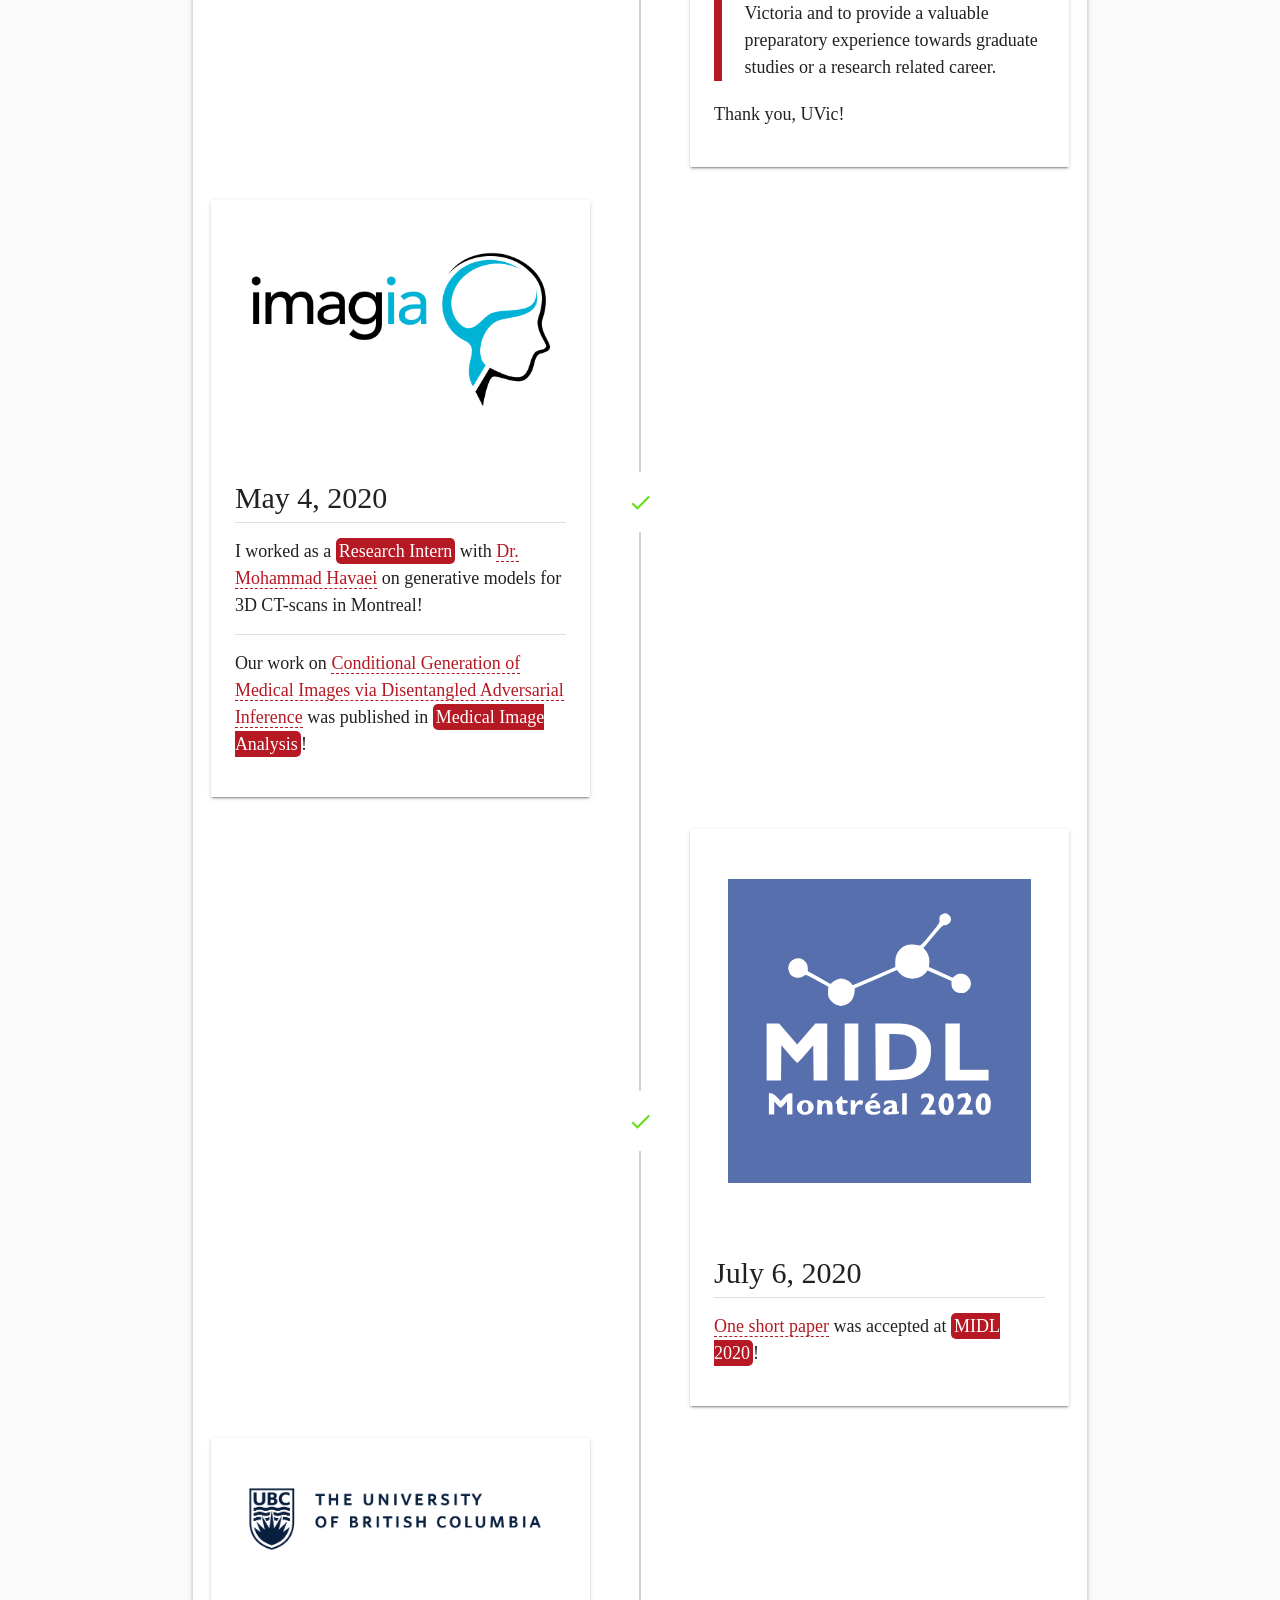
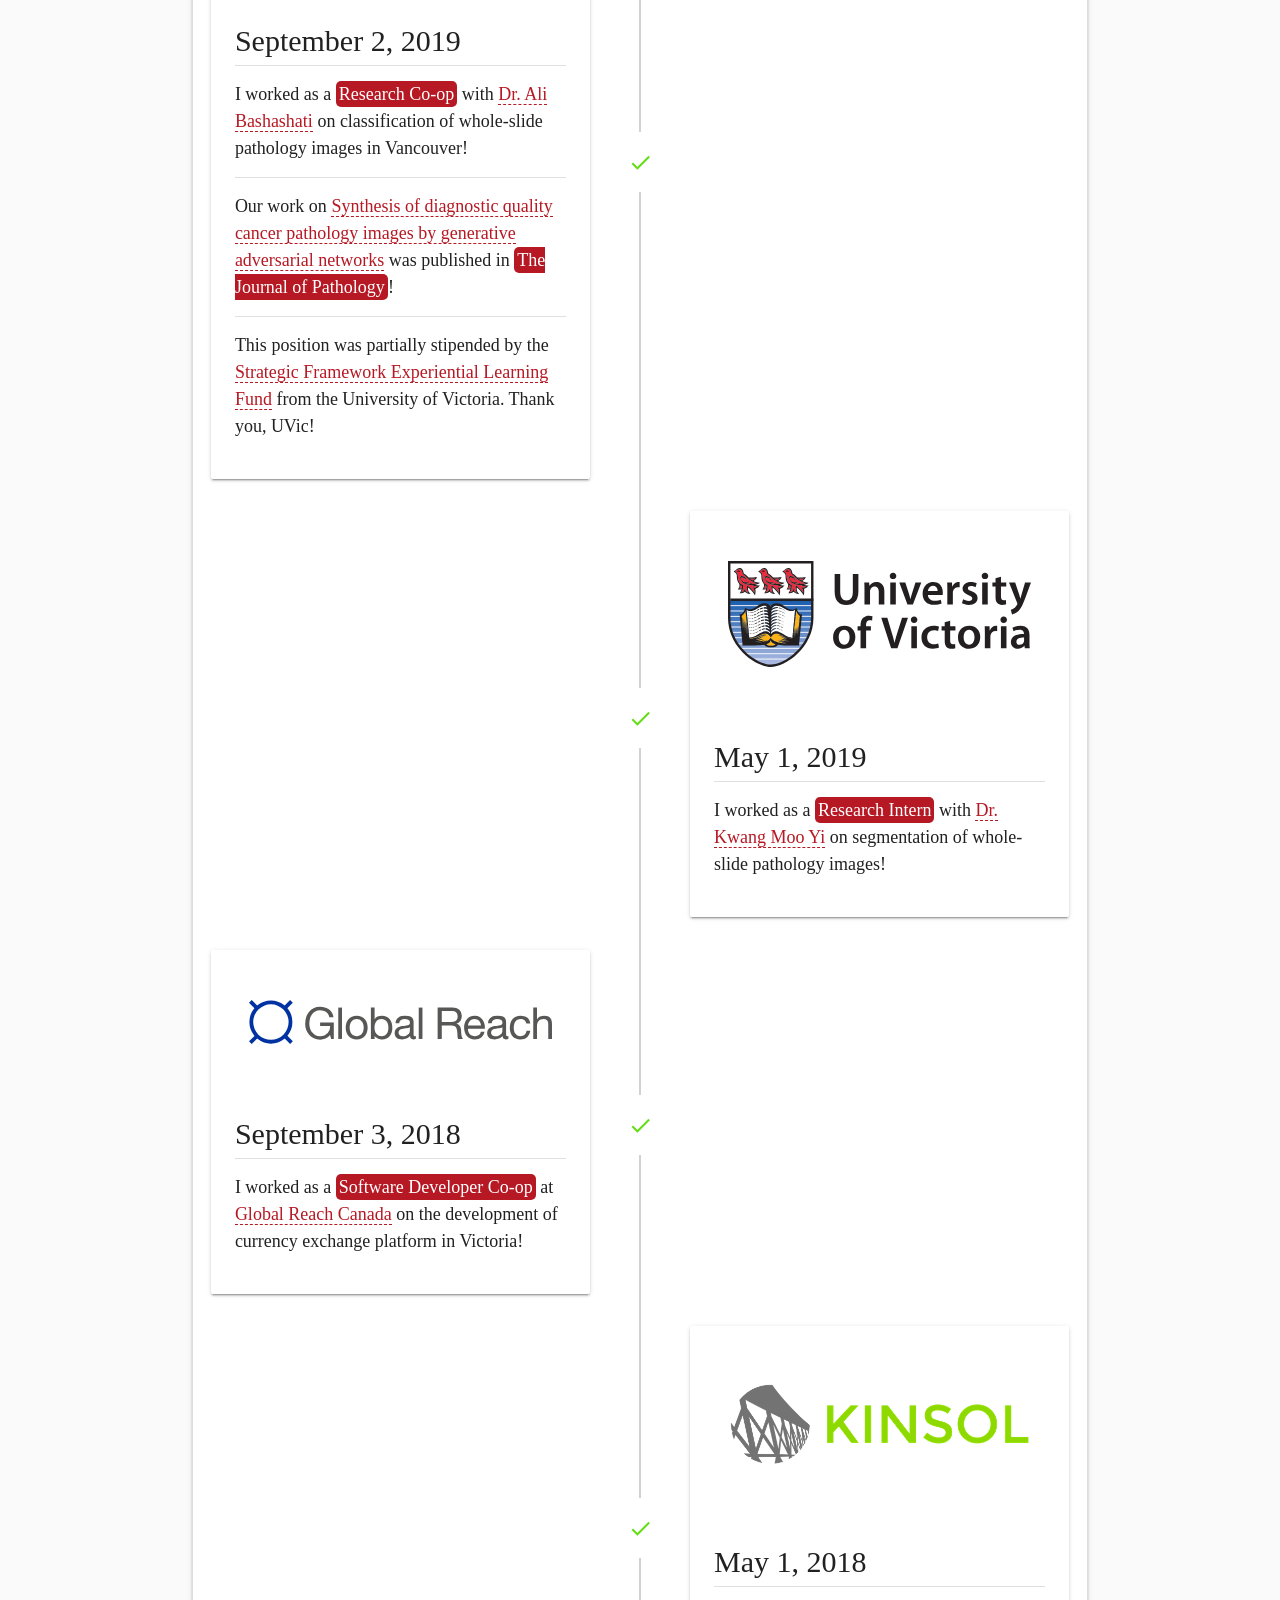
==== commit 75e97b35: "promo" ====
--- a/index.html
+++ b/index.html
@@ -86,26 +86,28 @@
                         <div class="collapsible-body" style="padding: 0rem !important;">
                             <div class="container" style="width: 100% !important;">
                                 <div class="timeline">
-                                    <!-- <div class="timeline-event">
-                                        <div class="card timeline-content">
-                                            <div class="card-image waves-effect waves-block waves-light">
-                                                <img src="images/timeline/coat_of_arm_ca.svg"
+                                    <div class="timeline-event">
+                                        <div class="card timeline-content">
+                                            <div class="card-image waves-effect waves-block waves-light">
+                                                <img src="images/timeline/google-cloud.svg"
                                                     class="responsive-img activator">
                                             </div>
                                             <div class="card-content">
                                                 <span class="card-title activator grey-text text-darken-4">
-                                                    March 25, 2024</span>
-                                                <div class="divider"></div>
-                                                <div class="section">
-                                                    <p class="collapsible-intro">I have officially became a <span
-                                                            class="highlight-text">Citizen</span> of Canada!
+                                                    November 1, 2024</span>
+                                                <div class="divider"></div>
+                                                <div class="section">
+                                                    <p class="collapsible-intro">I am working as a <span
+                                                            class="highlight-text">Software Engineer III</span> at
+                                                        <a target="_blank" href="https://cloud.google.com/"><span
+                                                                class="link-text">Google</span></a> in Kitchener!
                                                     </p>
                                                 </div>
                                             </div>
                                         </div>
                                         <div class="timeline-badge-news"><i class="material-icons">grade</i>
                                         </div>
-                                    </div> -->
+                                    </div>
                                     <div class="timeline-event">
                                         <div class="card timeline-content">
                                             <div class="card-image waves-effect waves-block waves-light">
@@ -116,15 +118,15 @@
                                                     2023</span>
                                                 <div class="divider"></div>
                                                 <div class="section">
-                                                    <p class="collapsible-intro">I am working as a <span
-                                                            class="highlight-text">Software Engineer</span> at
+                                                    <p class="collapsible-intro">I worked as a <span
+                                                            class="highlight-text">Software Engineer II</span> at
                                                         <a target="_blank" href="https://cloud.google.com/"><span
                                                                 class="link-text">Google</span></a> in Kitchener!
                                                     </p>
                                                 </div>
                                             </div>
                                         </div>
-                                        <div class="timeline-badge-news"><i class="material-icons">grade</i>
+                                        <div class="timeline-badge-done"><i class="material-icons">check</i>
                                         </div>
                                     </div>
                                     <div class="timeline-event">
@@ -915,7 +917,7 @@
                                 target="_blank" href="https://pages.github.com/"><span class="link-text">GitHub
                                     Pages</span></a> and the page style is based on <a target="_blank"
                                 href="https://materializecss.com/"><span class="link-text">Materialize</span></a></li>
-                        <li>Date modified: 9<sup>th</sup> Oct 2023</li>
+                        <li>Date modified: 1<sup>st</sup> Nov 2024</li>
                     </ul>
                 </blockquote>
             </div>
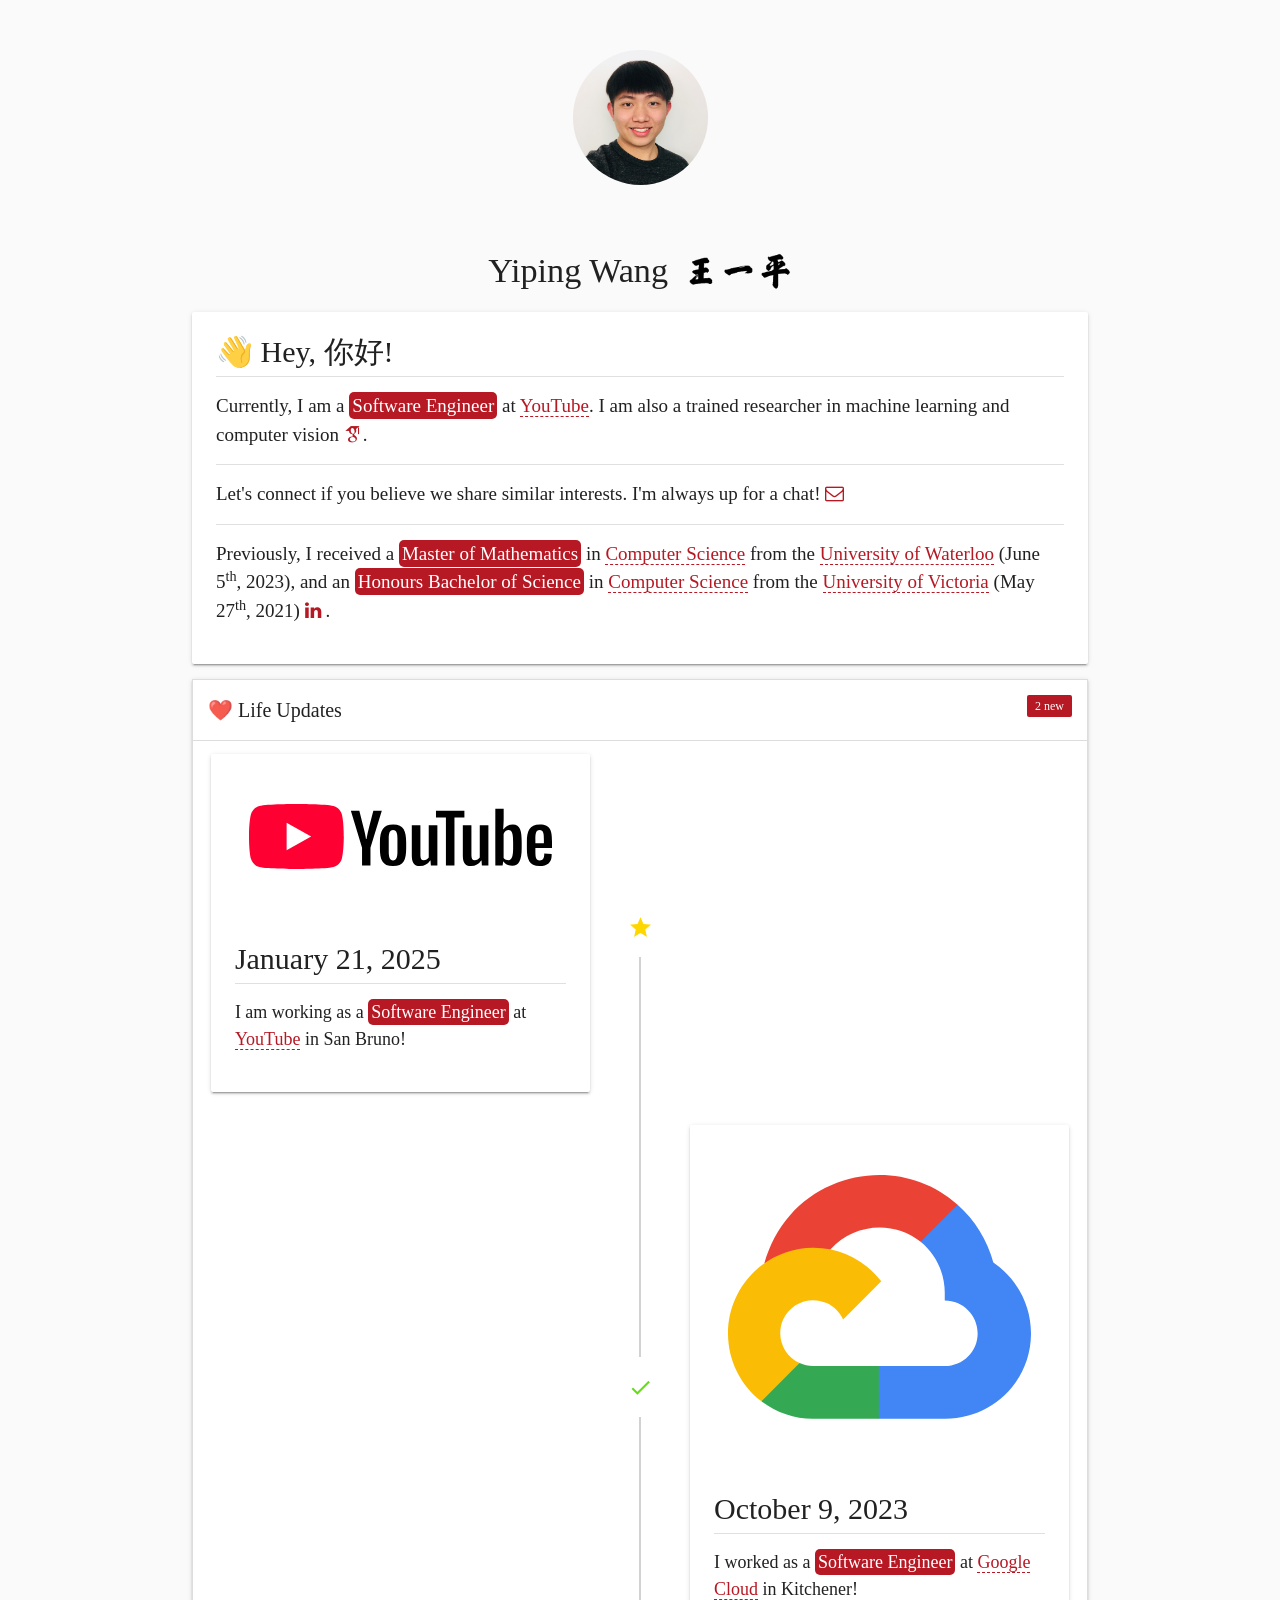
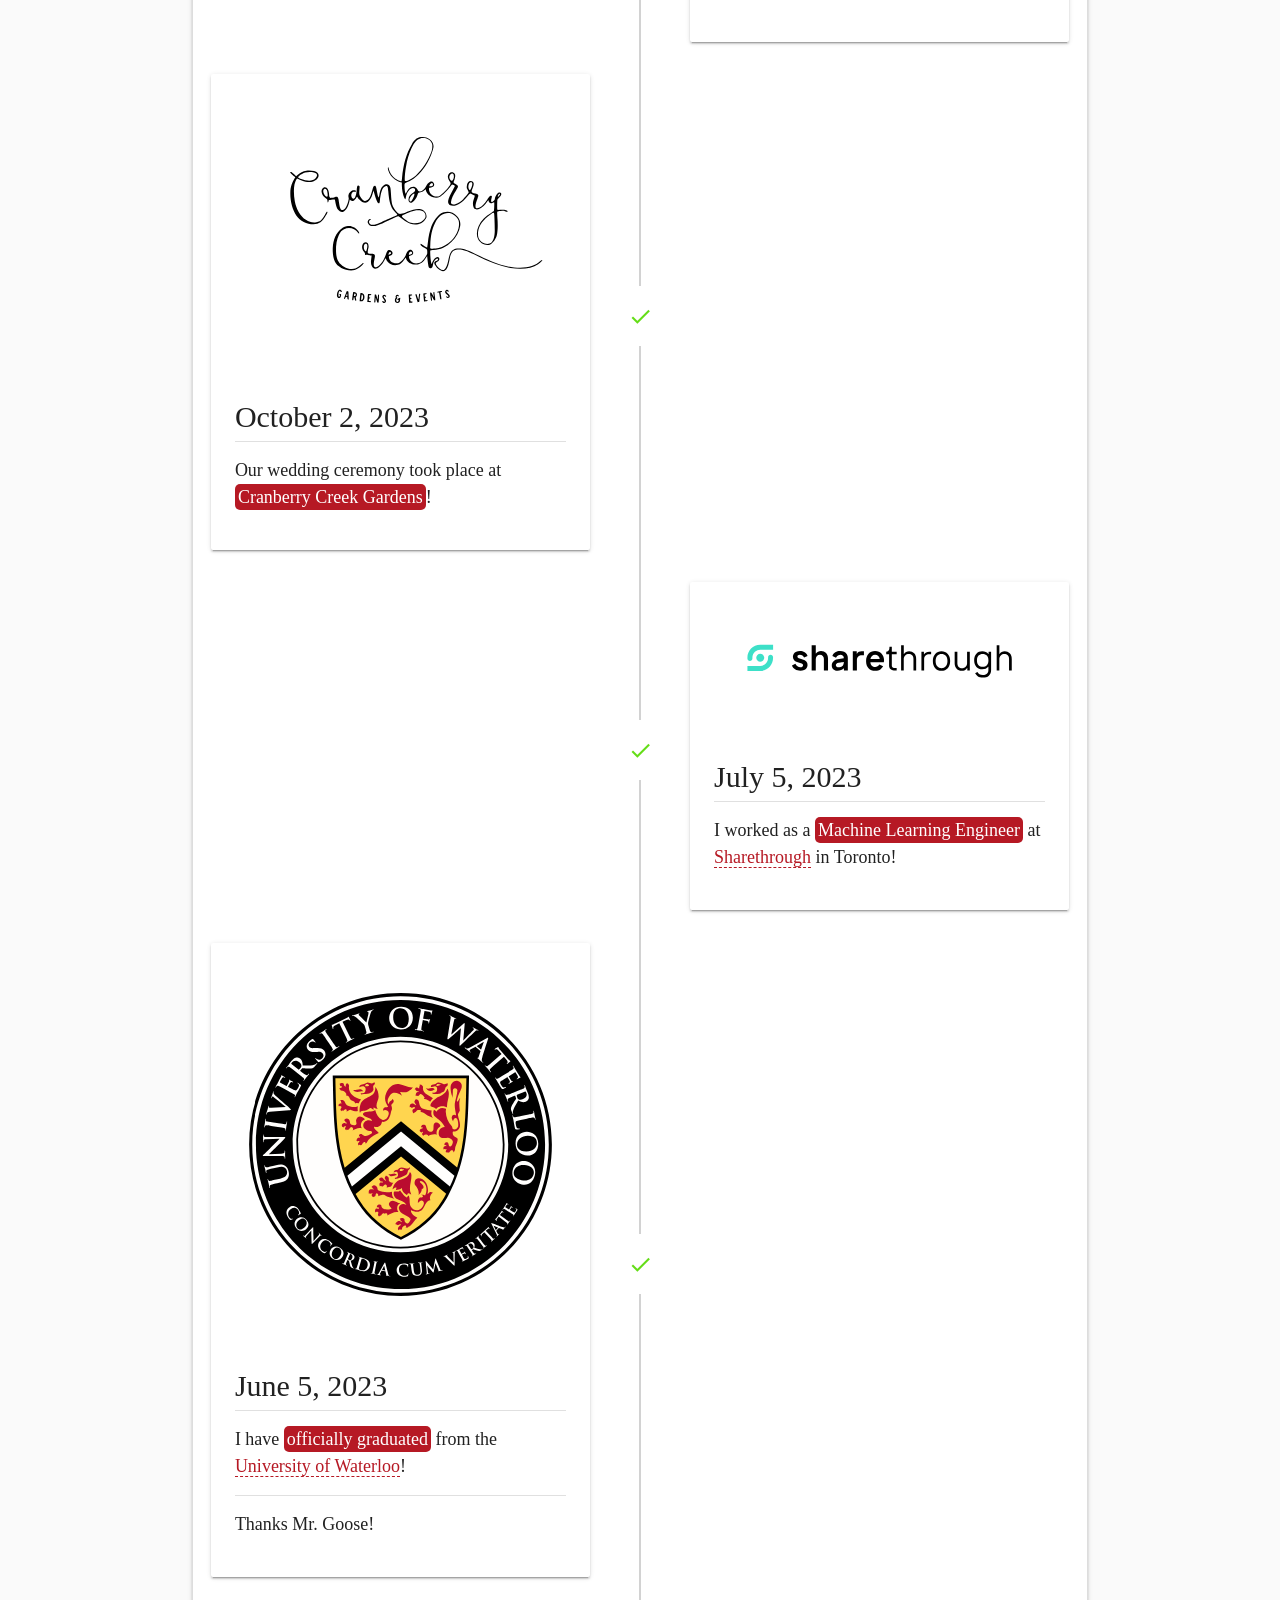
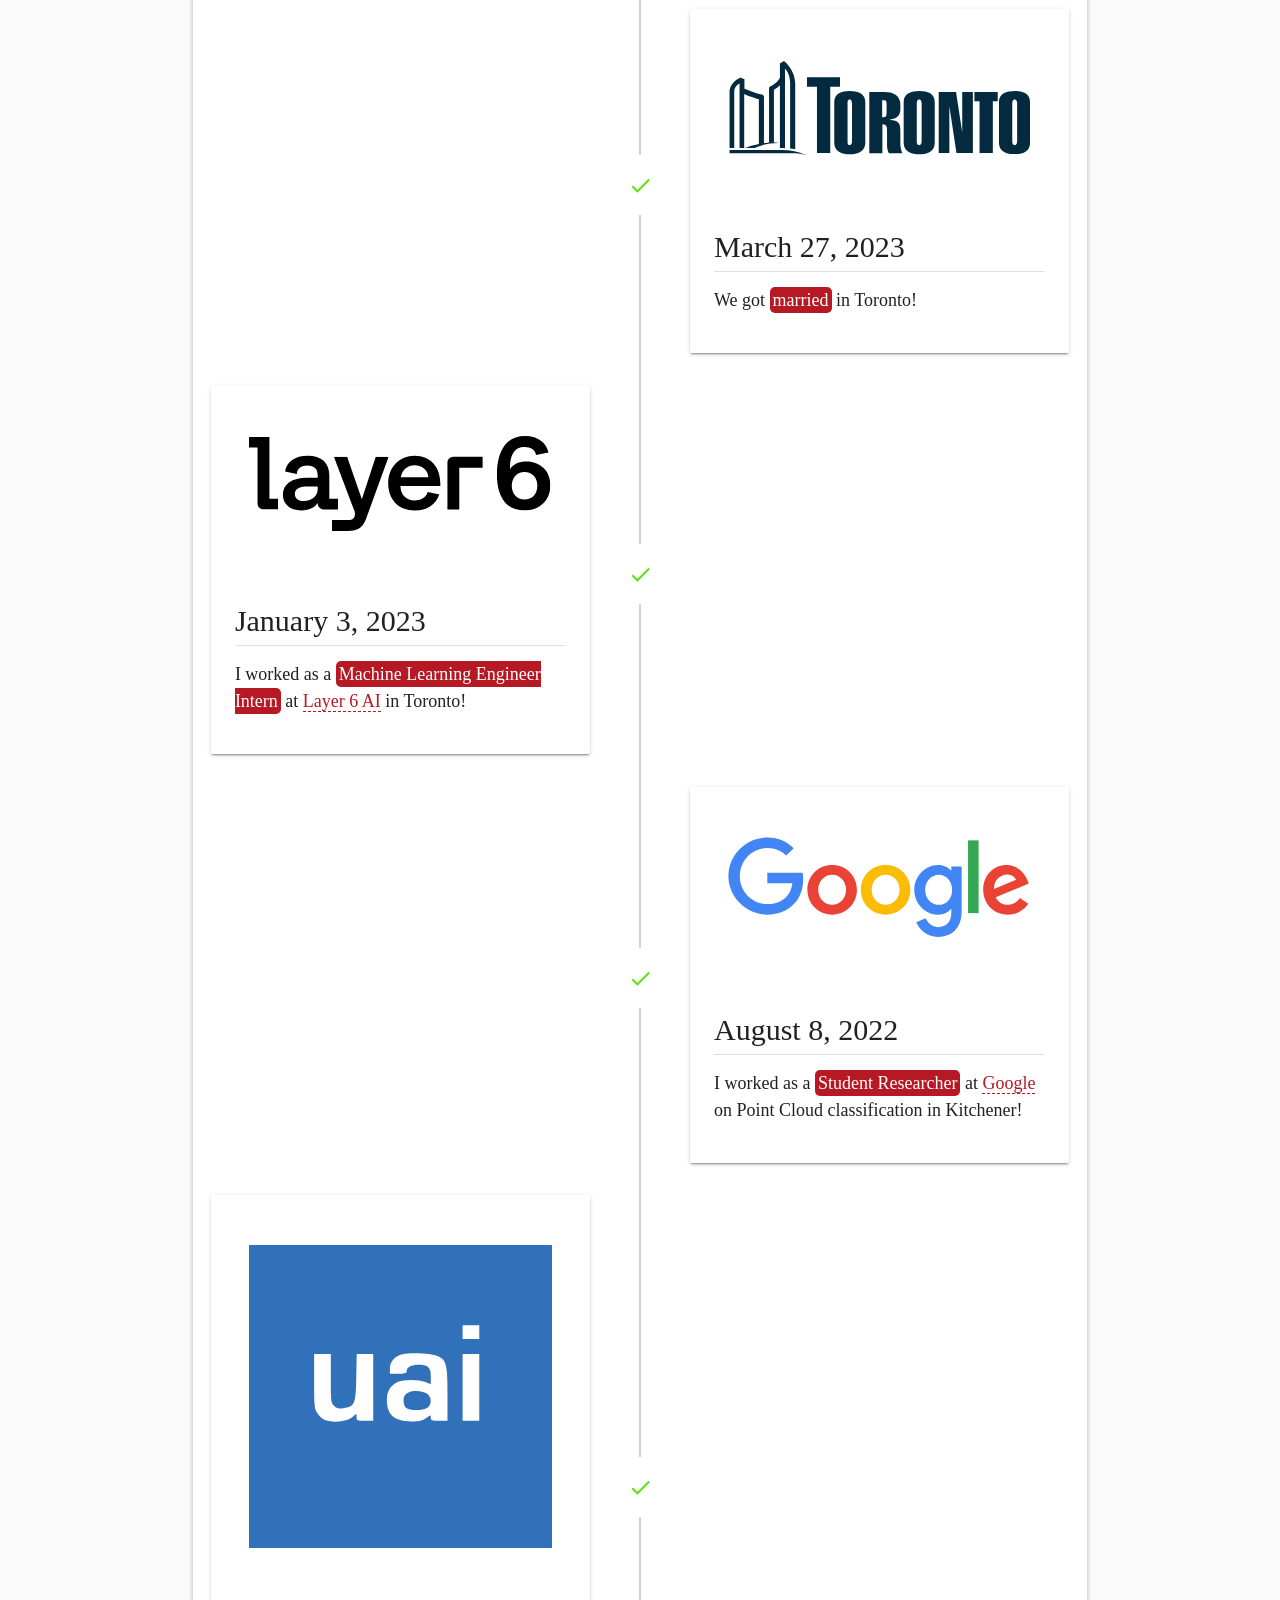
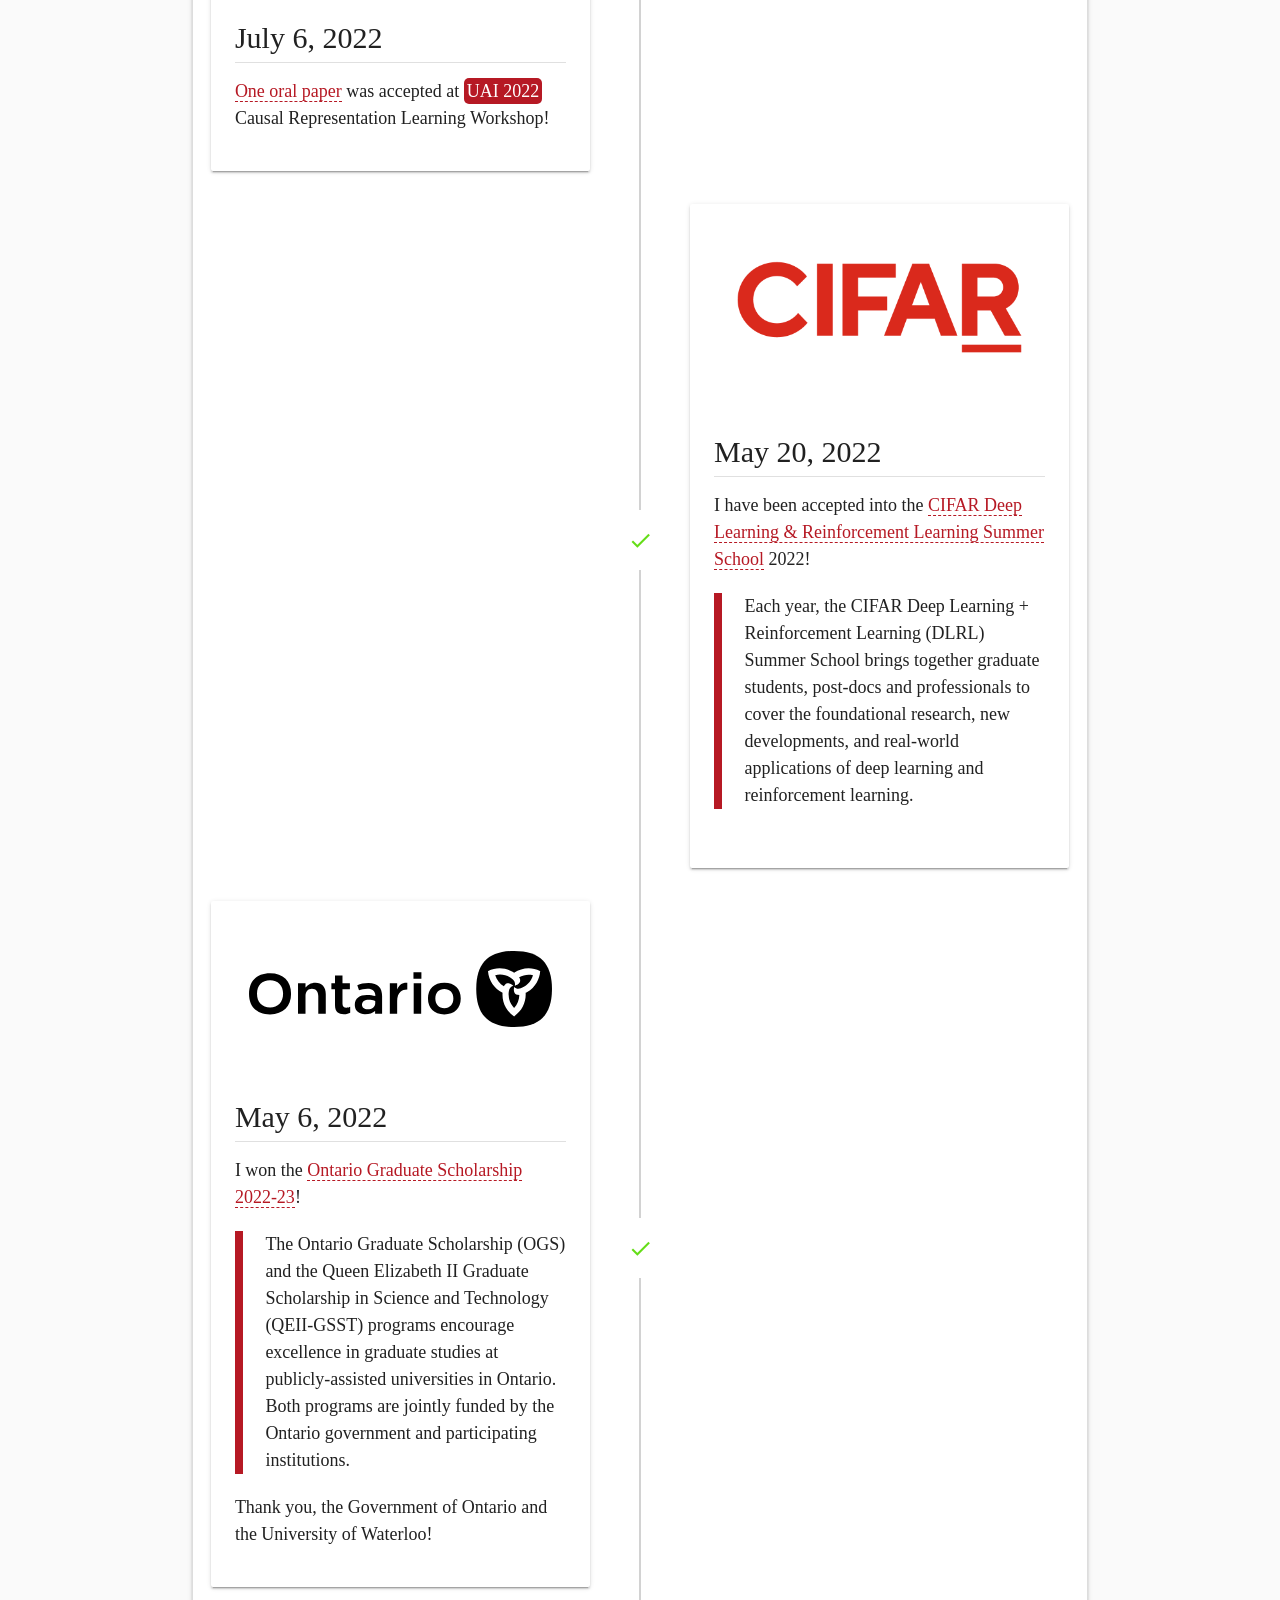
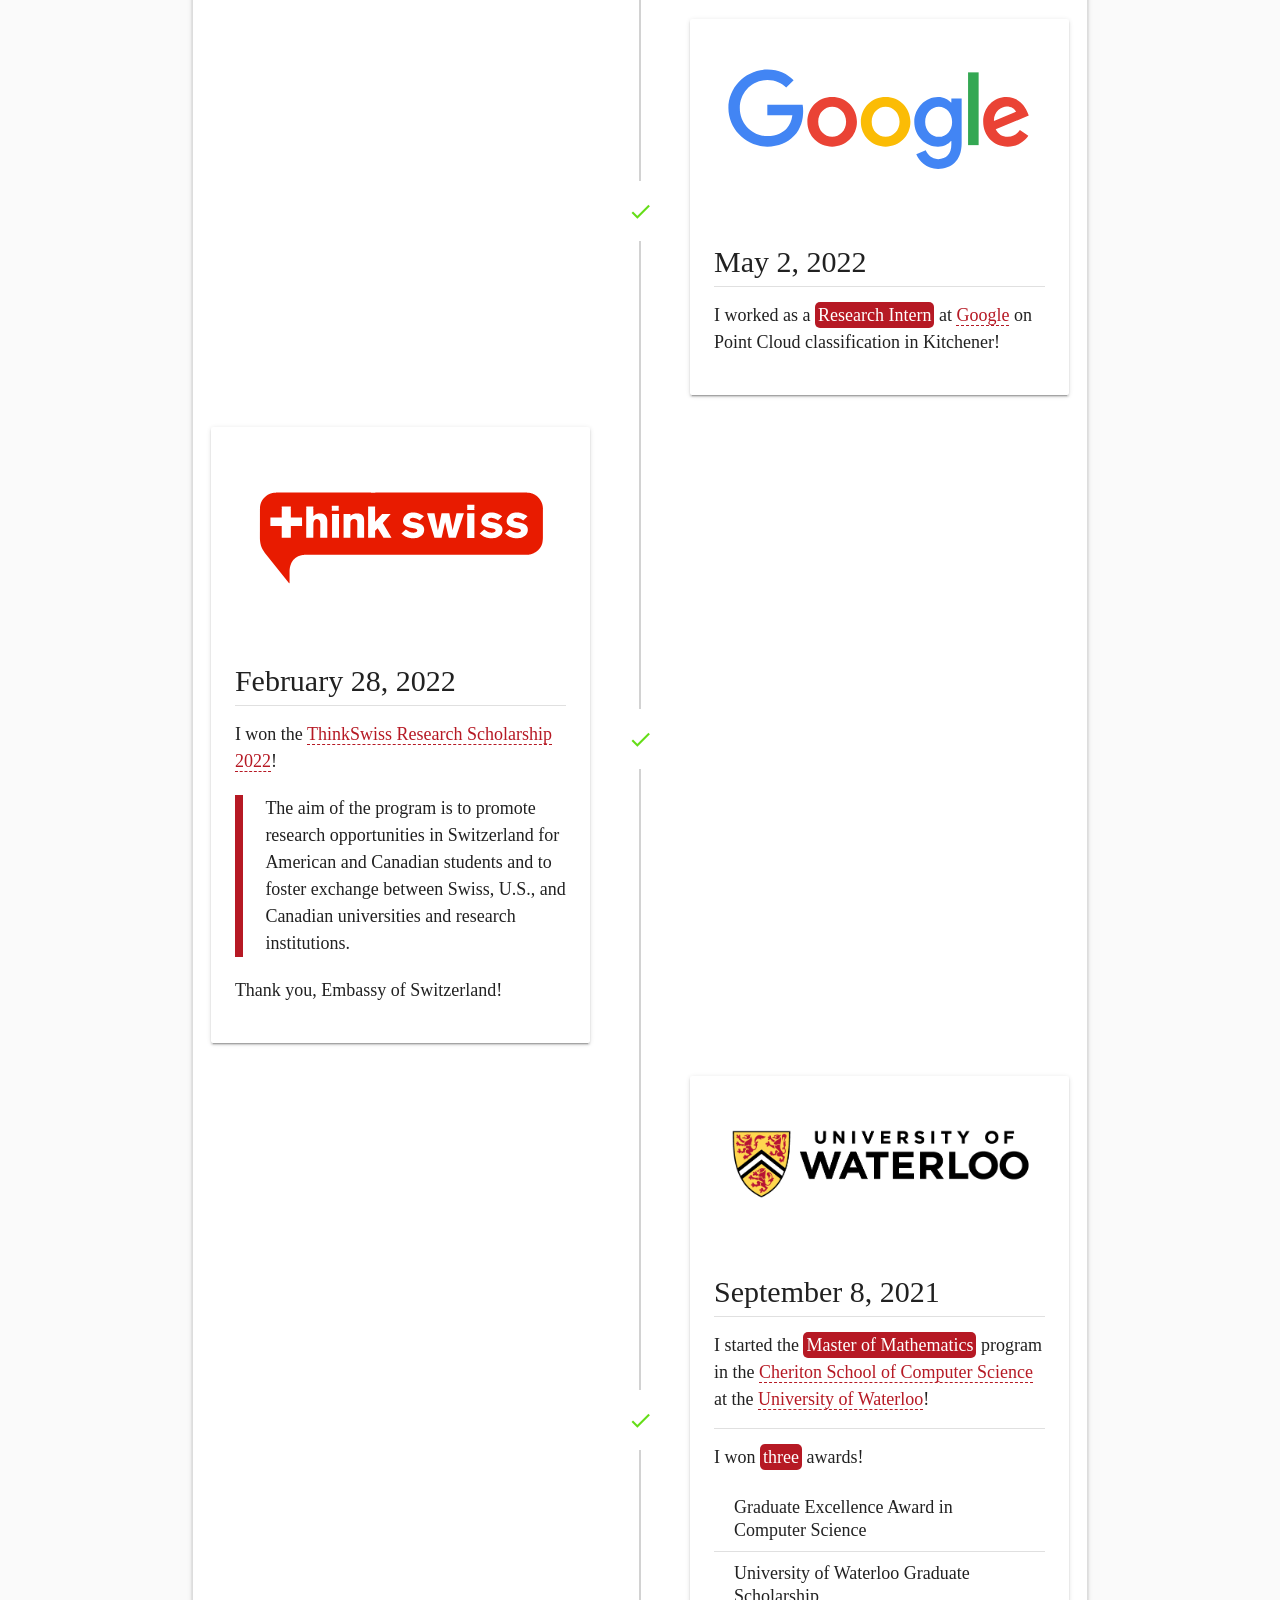
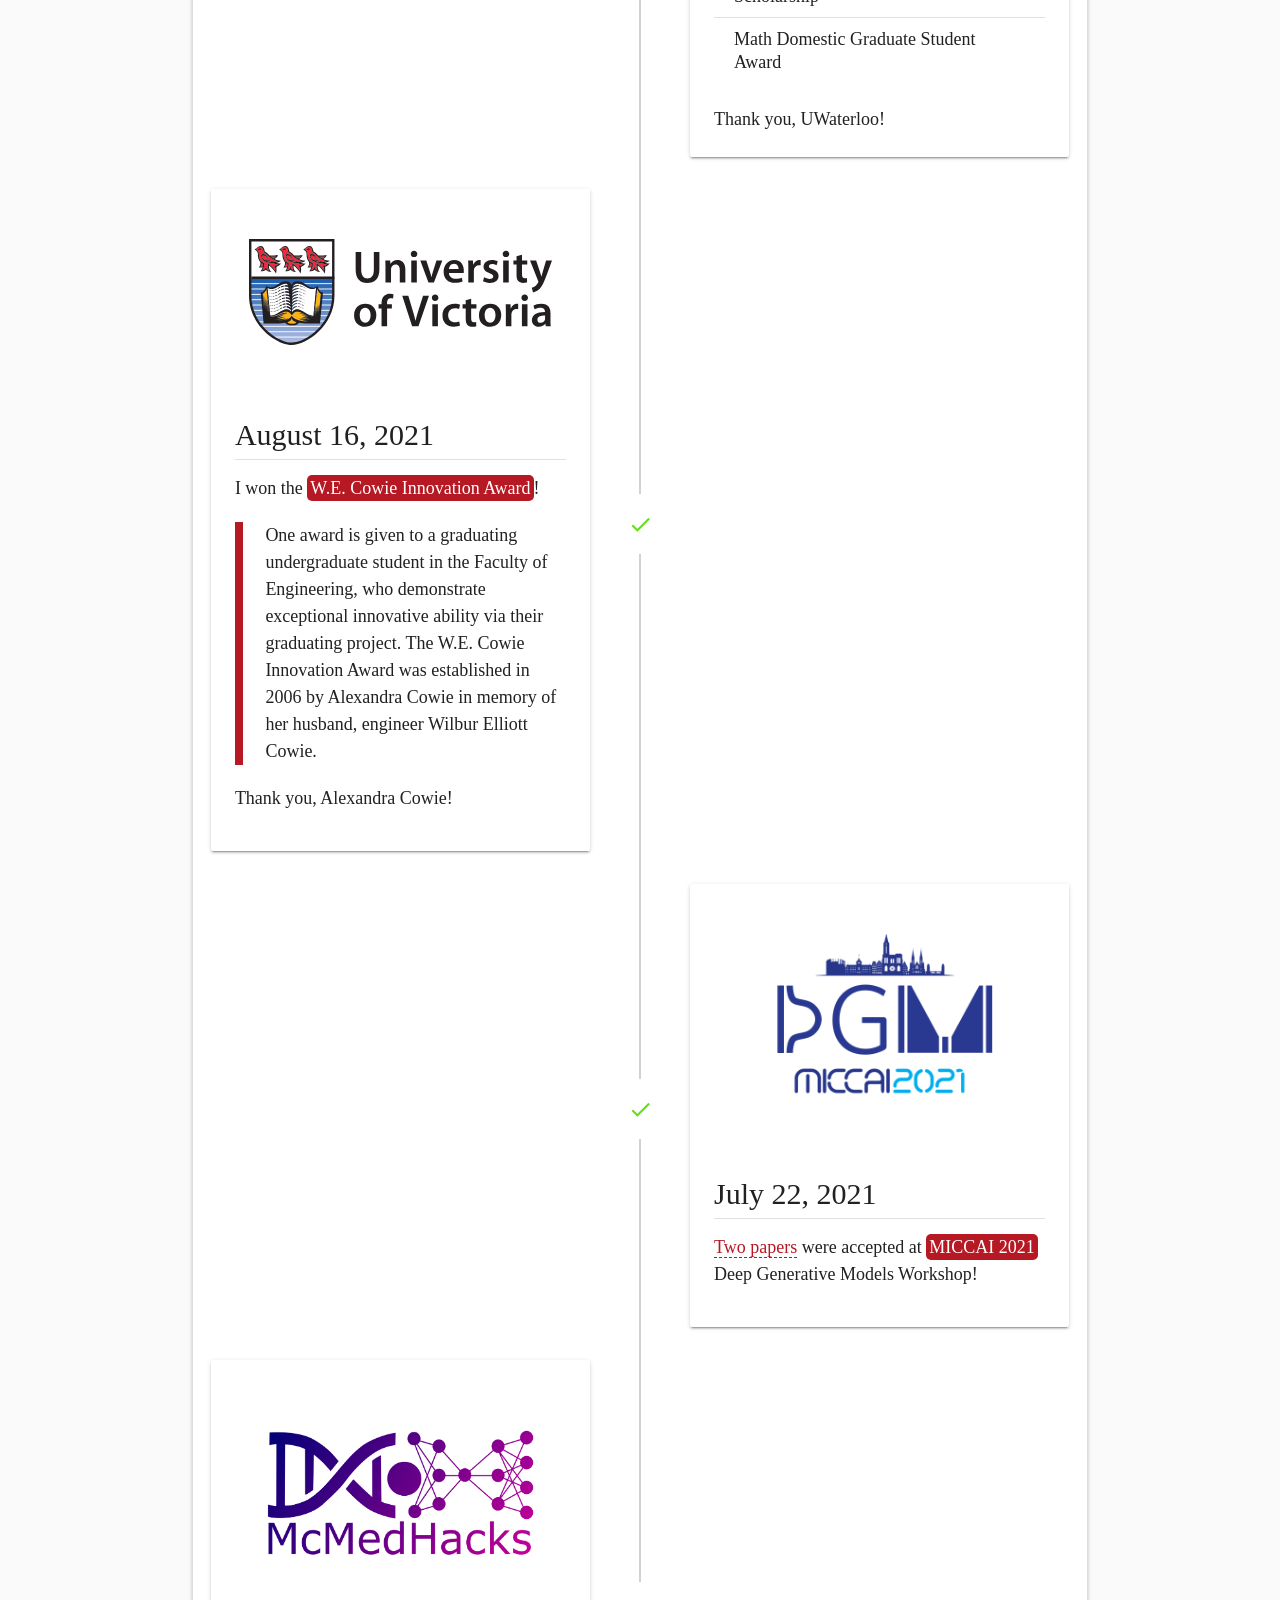
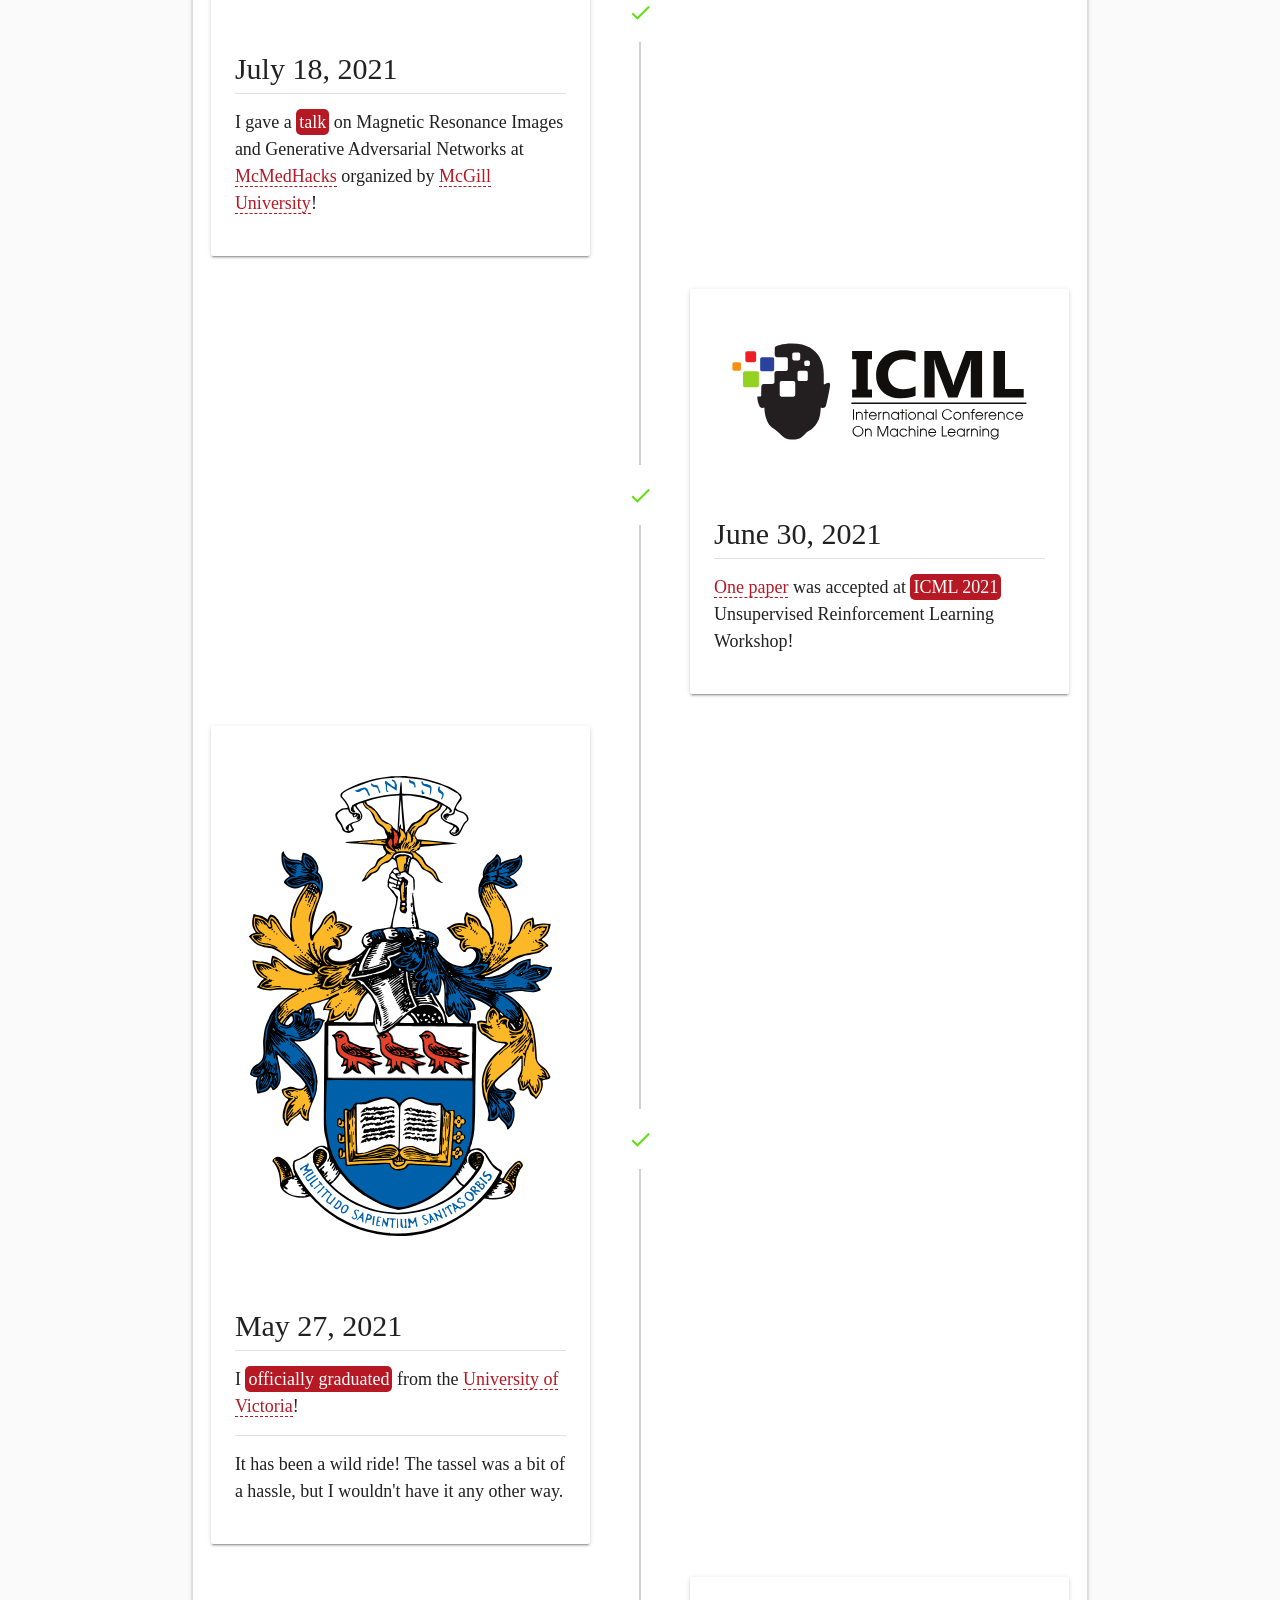
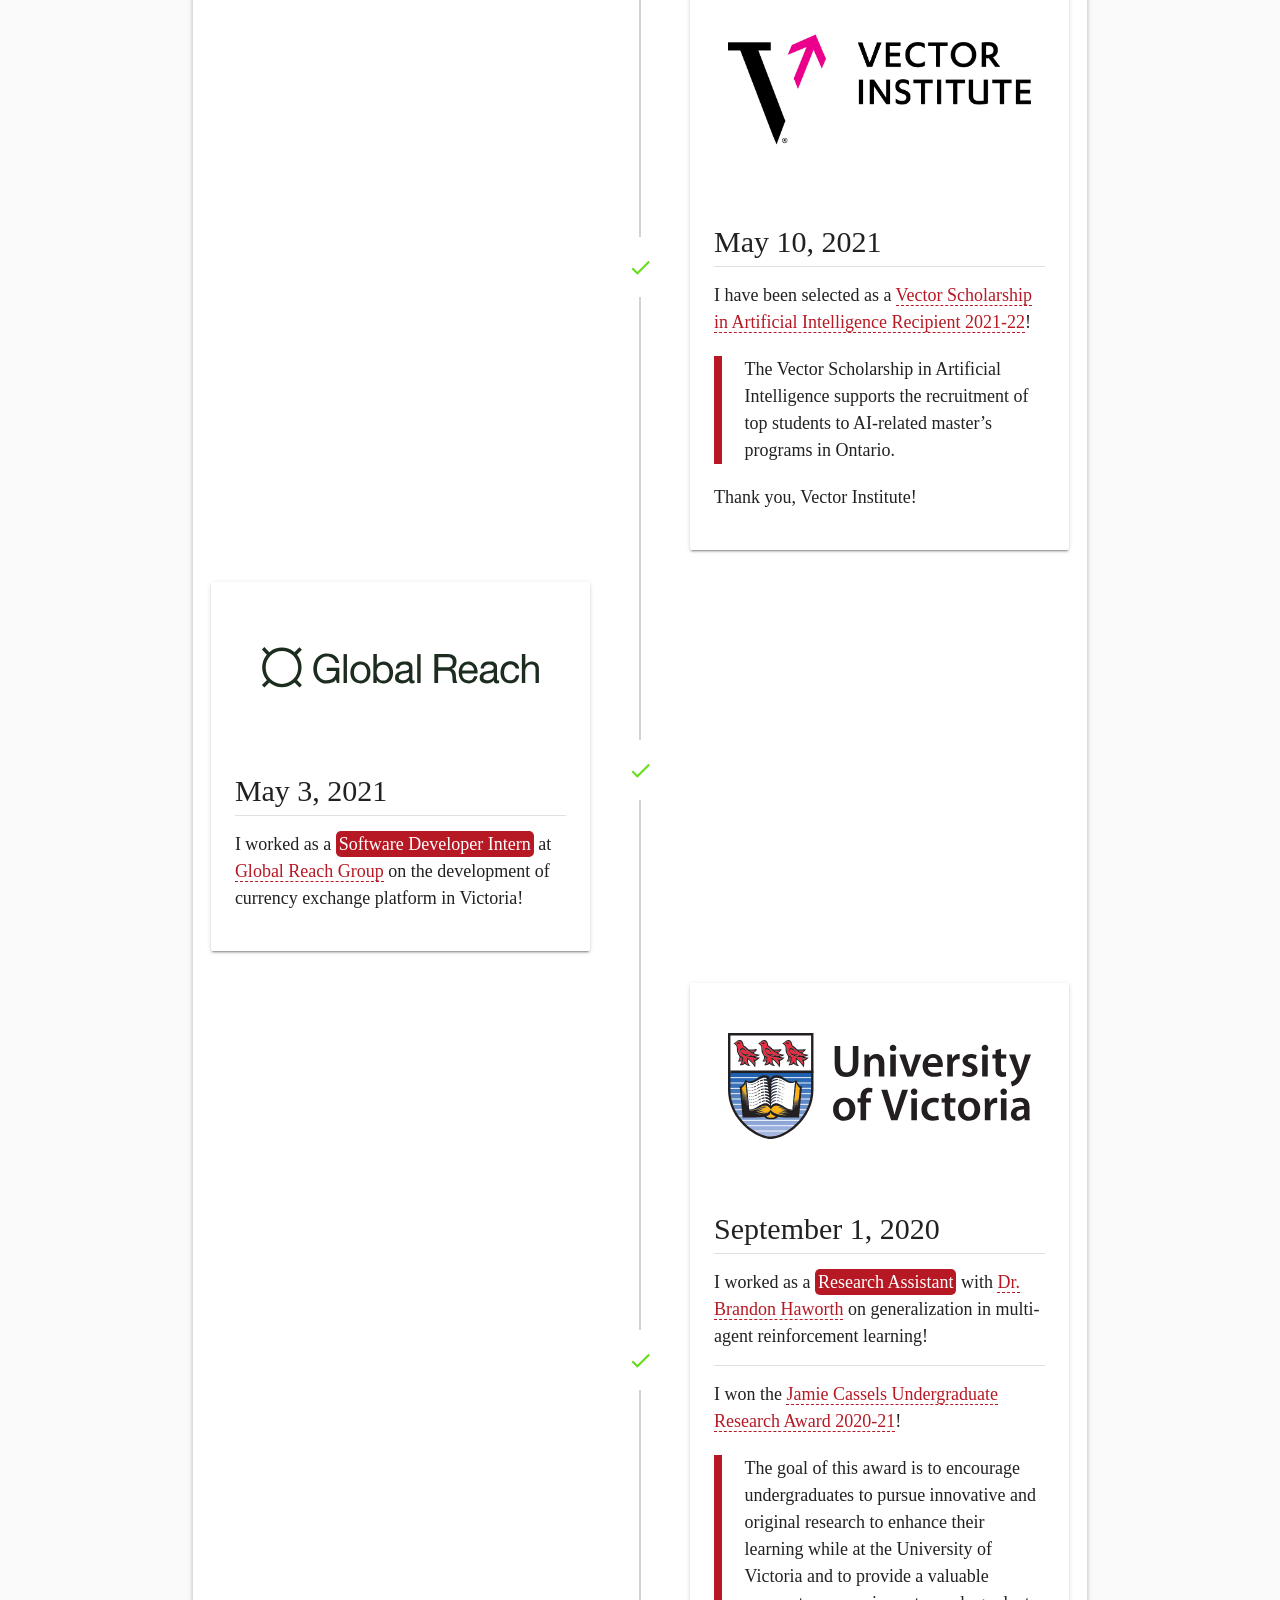
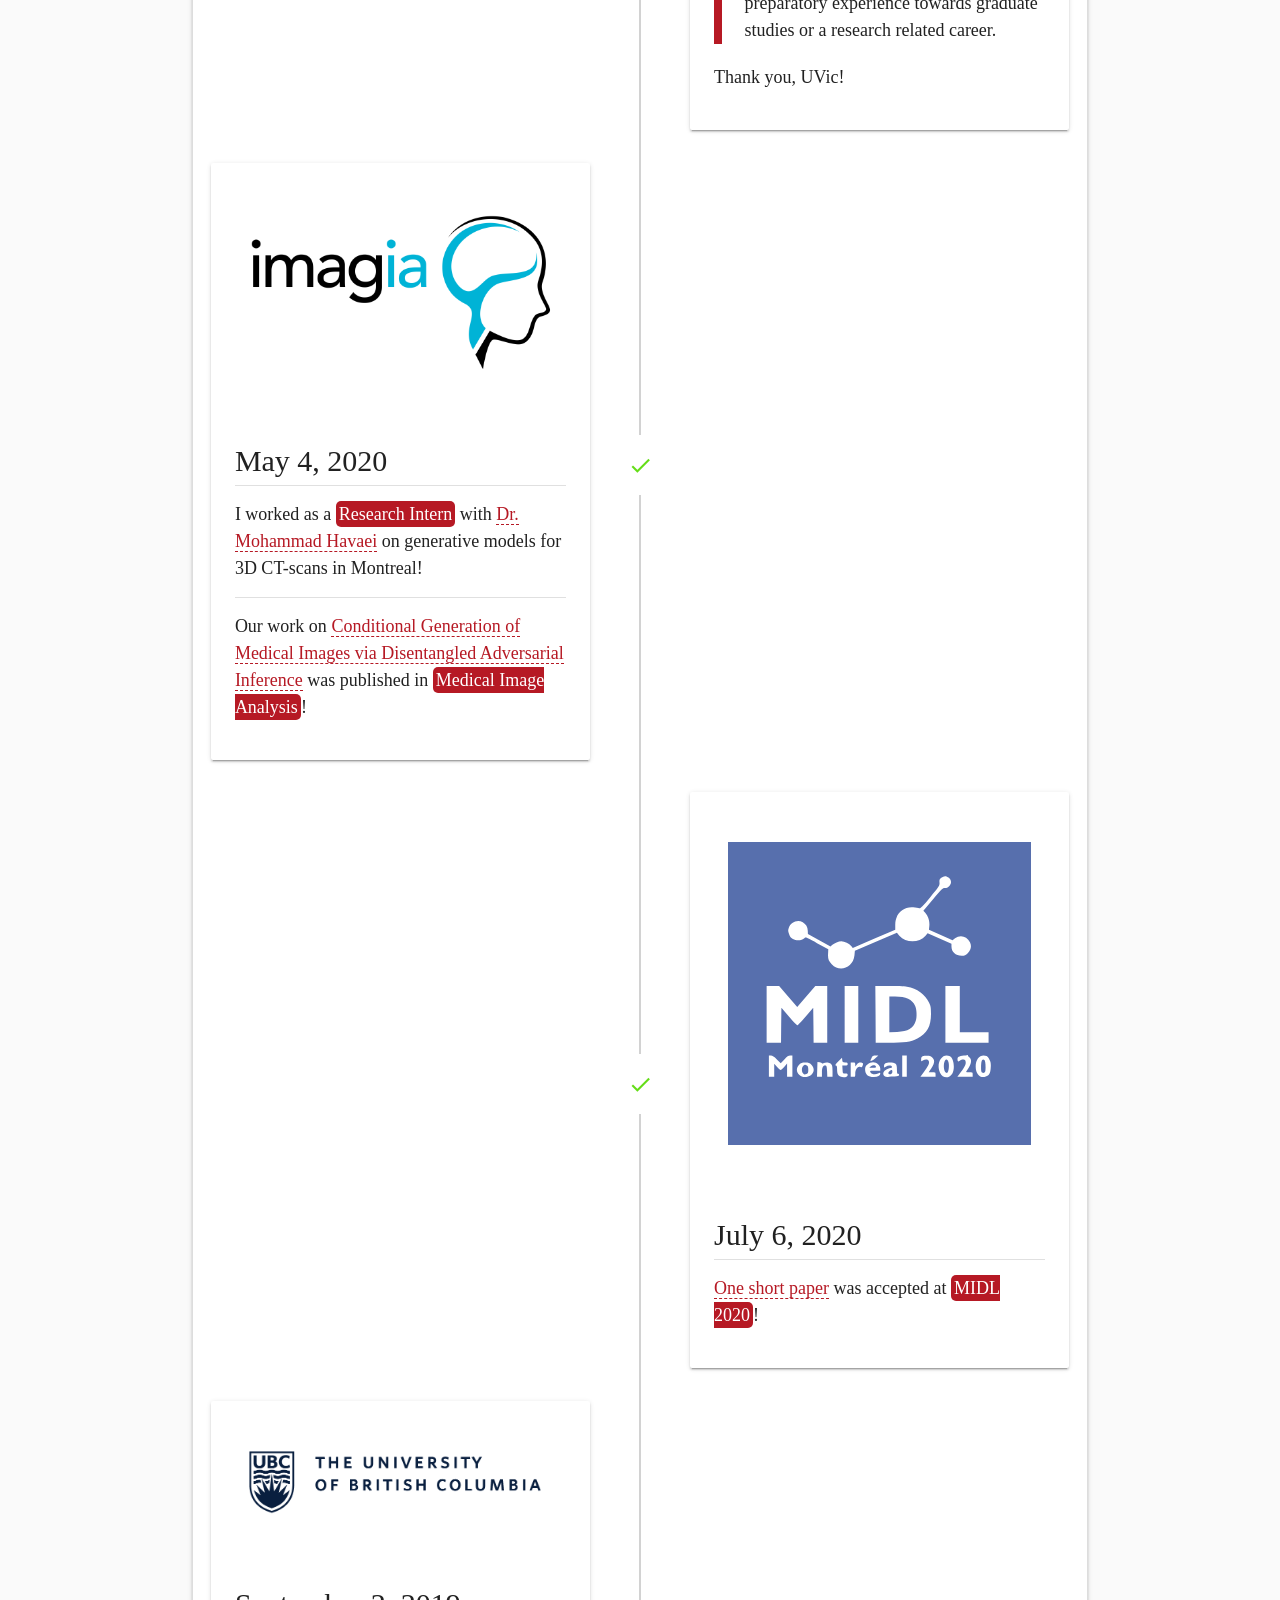
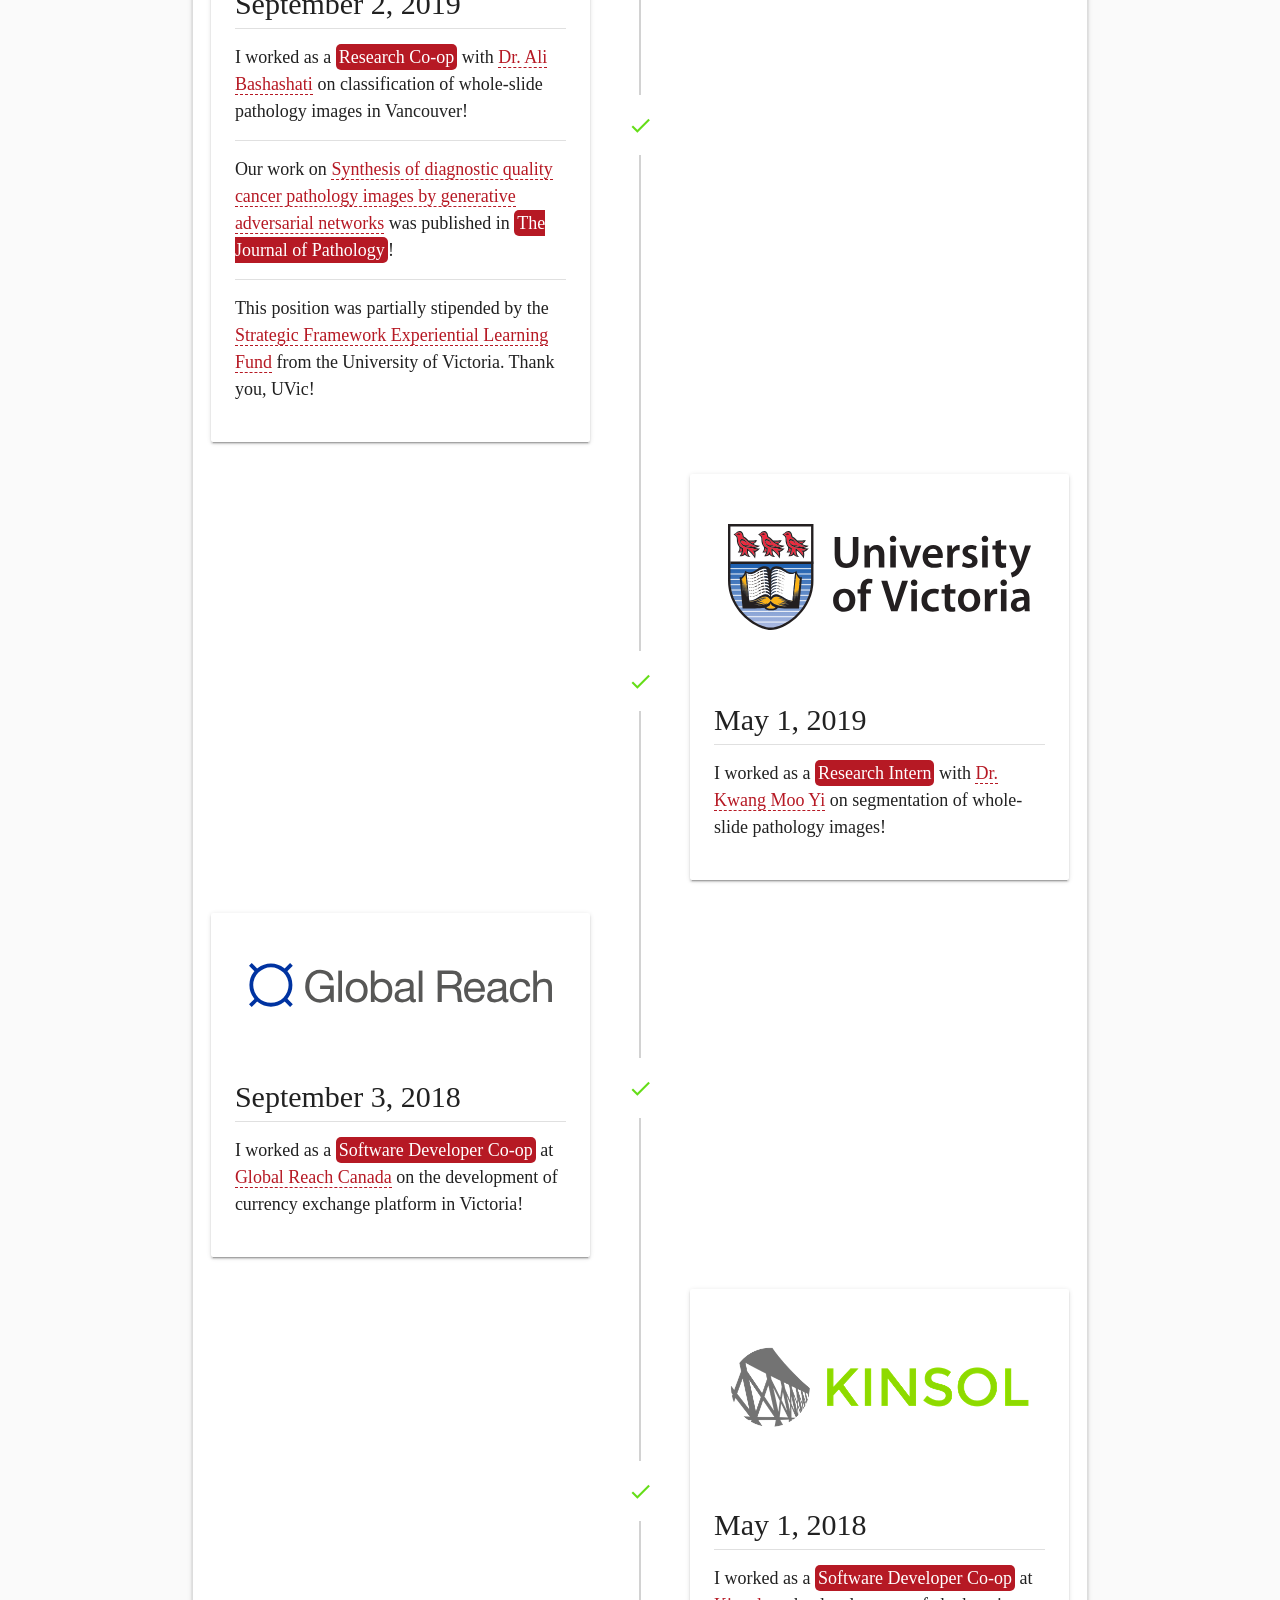
==== commit ffa165c5: "update" ====
--- a/index.html
+++ b/index.html
@@ -42,9 +42,9 @@
                         <div class="divider"></div>
                         <div class="section">
                             <p class="card-intro">Currently, I am a <span class="highlight-text">Software
-                                    Engineer</span> at <a target="_blank" href="https://cloud.google.com/"><span
-                                        class="link-text">Google</span></a>, or more specifically in Google Cloud /
-                                Technical Infrastructure. I am also a trained researcher in machine learning and
+                                    Engineer</span> at <a target="_blank" href="https://www.youtube.com/jobs/"><span
+                                        class="link-text">YouTube</span></a>. I am also a trained researcher in machine
+                                learning and
                                 computer vision <a target="_blank"
                                     href="https://scholar.google.com/citations?user=fSBEPk8AAAAJ&hl=en&authuser=2"><i
                                         class="ai ai-google-scholar"></i></a>.
@@ -89,39 +89,39 @@
                                     <div class="timeline-event">
                                         <div class="card timeline-content">
                                             <div class="card-image waves-effect waves-block waves-light">
+                                                <img src="images/timeline/youtube.svg" class="responsive-img activator">
+                                            </div>
+                                            <div class="card-content">
+                                                <span class="card-title activator grey-text text-darken-4">January 21,
+                                                    2025</span>
+                                                <div class="divider"></div>
+                                                <div class="section">
+                                                    <p class="collapsible-intro">I am working as a <span
+                                                            class="highlight-text">Software Engineer</span> at
+                                                        <a target="_blank" href="https://www.youtube.com/jobs/"><span
+                                                                class="link-text">YouTube</span></a> in San Bruno!
+                                                    </p>
+                                                </div>
+                                            </div>
+                                        </div>
+                                        <div class="timeline-badge-news"><i class="material-icons">grade</i>
+                                        </div>
+                                    </div>
+                                    <div class="timeline-event">
+                                        <div class="card timeline-content">
+                                            <div class="card-image waves-effect waves-block waves-light">
                                                 <img src="images/timeline/google-cloud.svg"
                                                     class="responsive-img activator">
                                             </div>
                                             <div class="card-content">
-                                                <span class="card-title activator grey-text text-darken-4">
-                                                    November 1, 2024</span>
-                                                <div class="divider"></div>
-                                                <div class="section">
-                                                    <p class="collapsible-intro">I am working as a <span
-                                                            class="highlight-text">Software Engineer III</span> at
-                                                        <a target="_blank" href="https://cloud.google.com/"><span
-                                                                class="link-text">Google</span></a> in Kitchener!
-                                                    </p>
-                                                </div>
-                                            </div>
-                                        </div>
-                                        <div class="timeline-badge-news"><i class="material-icons">grade</i>
-                                        </div>
-                                    </div>
-                                    <div class="timeline-event">
-                                        <div class="card timeline-content">
-                                            <div class="card-image waves-effect waves-block waves-light">
-                                                <img src="images/timeline/google.svg" class="responsive-img activator">
-                                            </div>
-                                            <div class="card-content">
                                                 <span class="card-title activator grey-text text-darken-4">October 9,
                                                     2023</span>
                                                 <div class="divider"></div>
                                                 <div class="section">
                                                     <p class="collapsible-intro">I worked as a <span
-                                                            class="highlight-text">Software Engineer II</span> at
+                                                            class="highlight-text">Software Engineer</span> at
                                                         <a target="_blank" href="https://cloud.google.com/"><span
-                                                                class="link-text">Google</span></a> in Kitchener!
+                                                                class="link-text">Google Cloud</span></a> in Kitchener!
                                                     </p>
                                                 </div>
                                             </div>
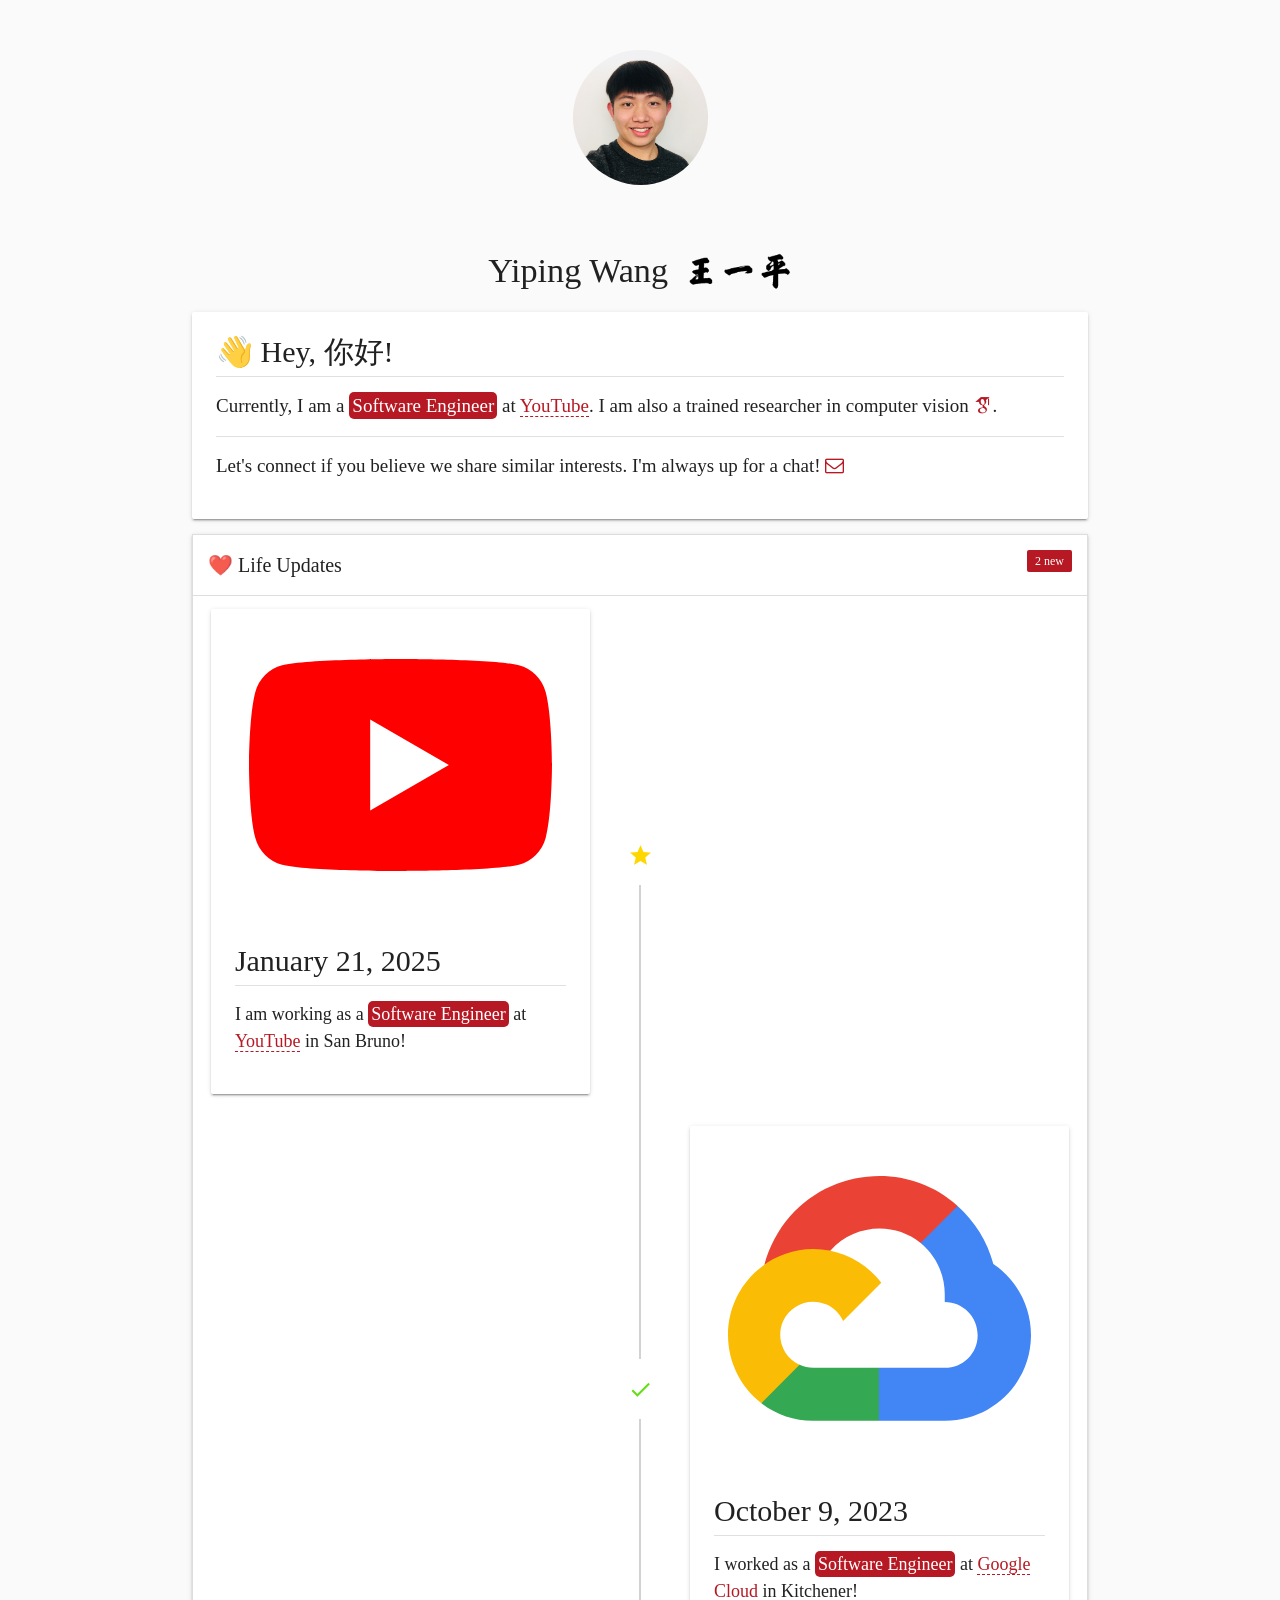
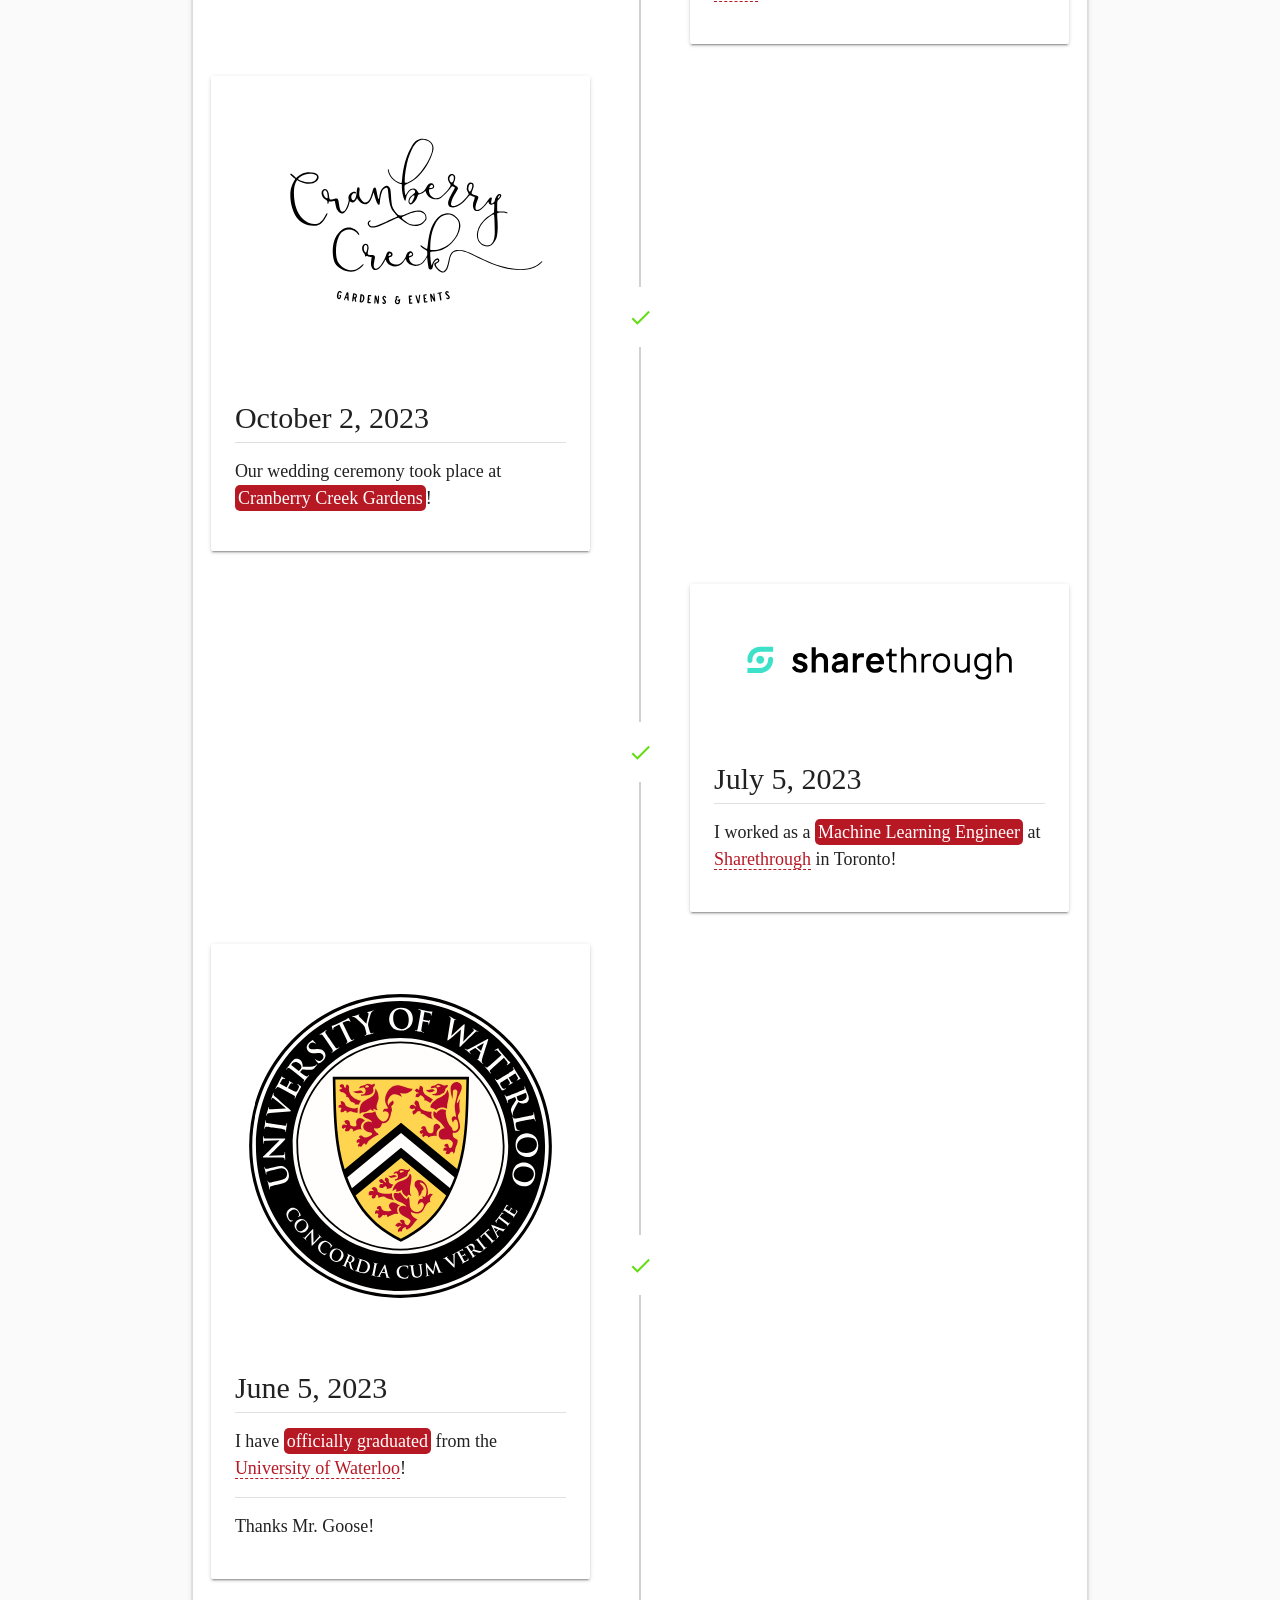
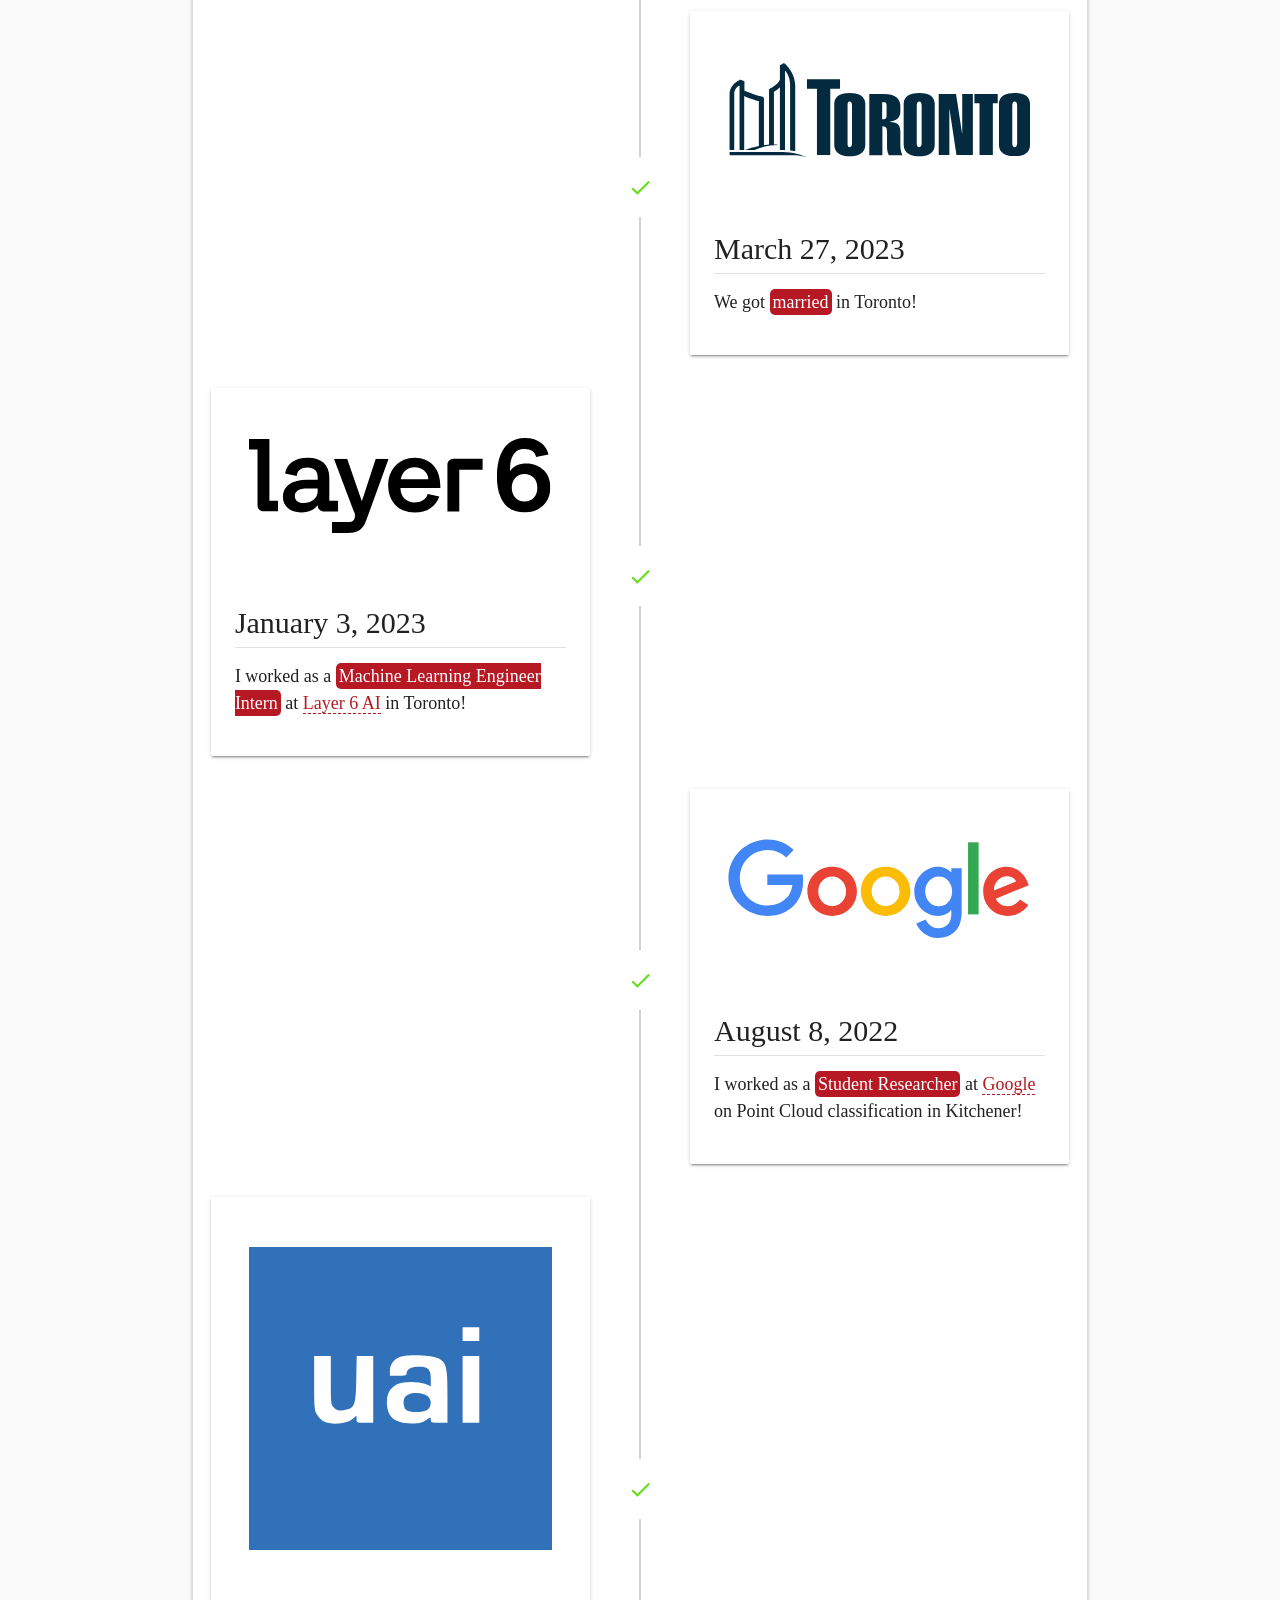
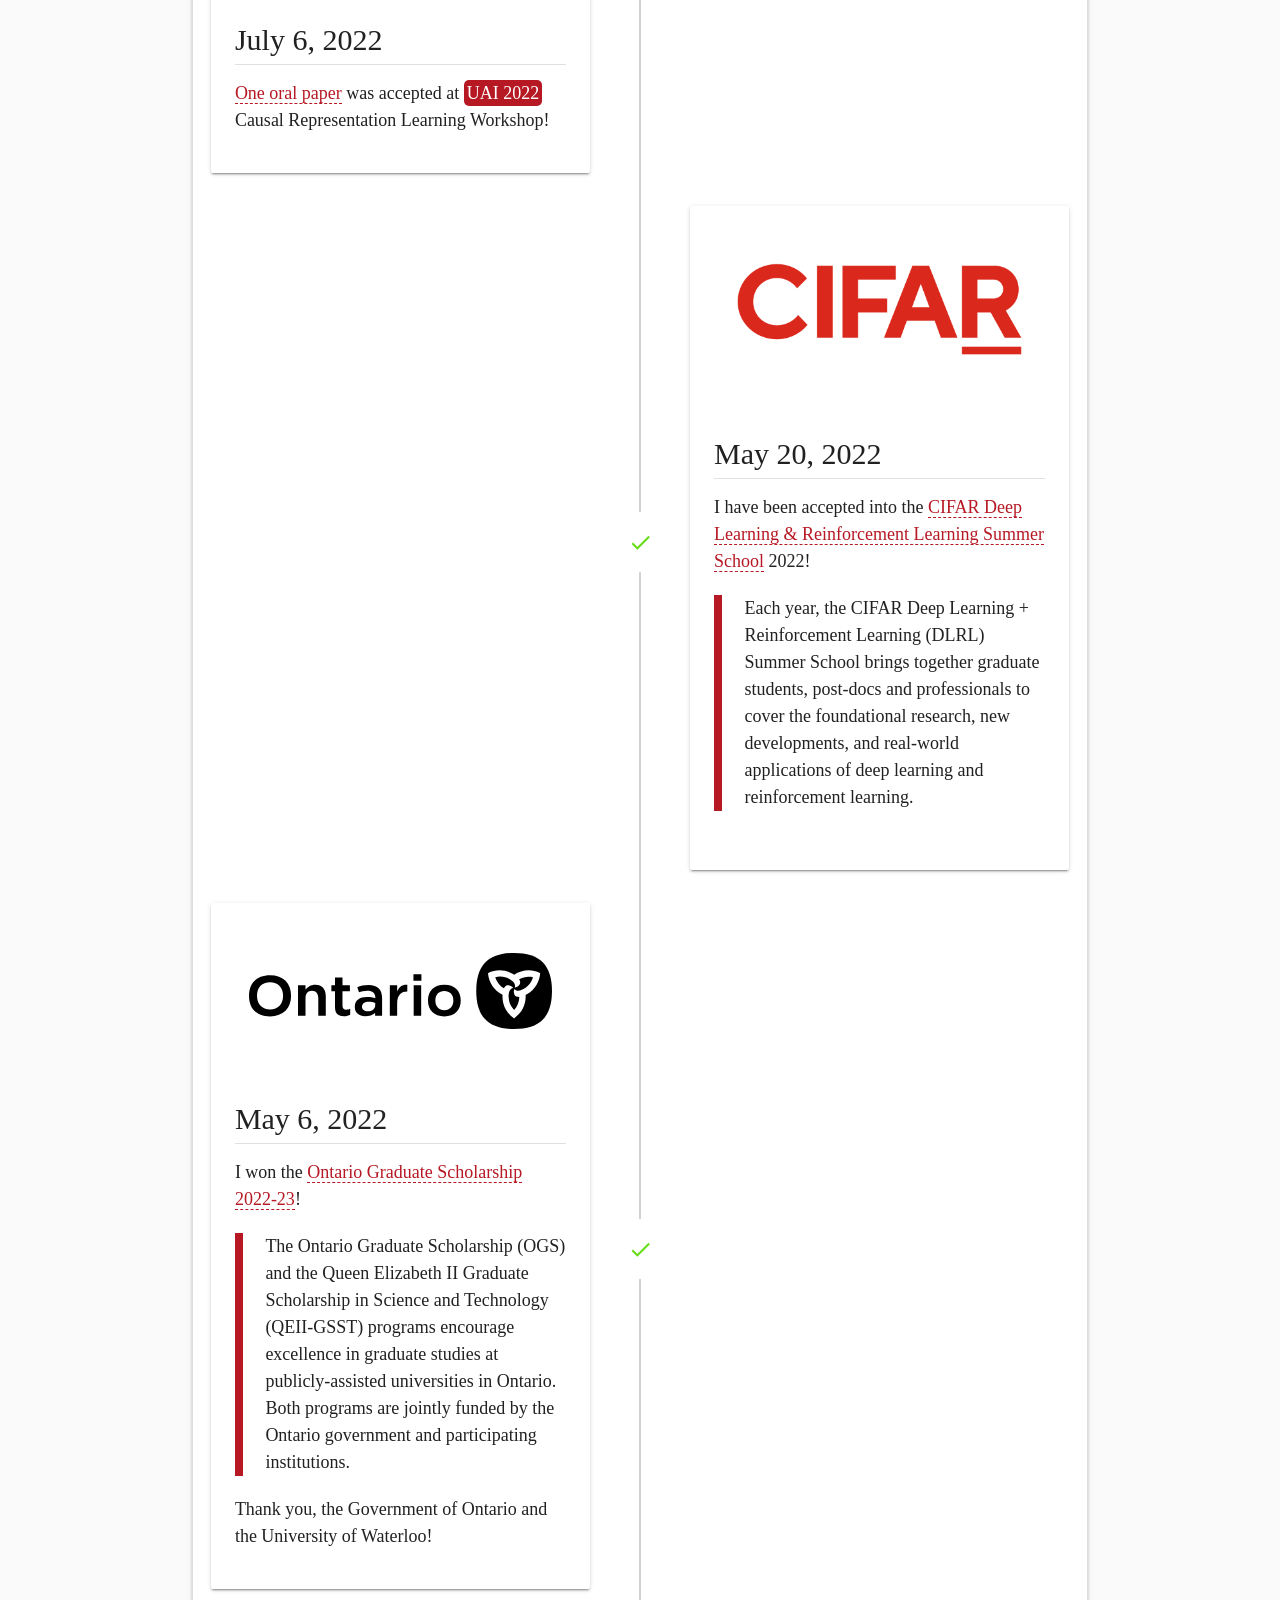
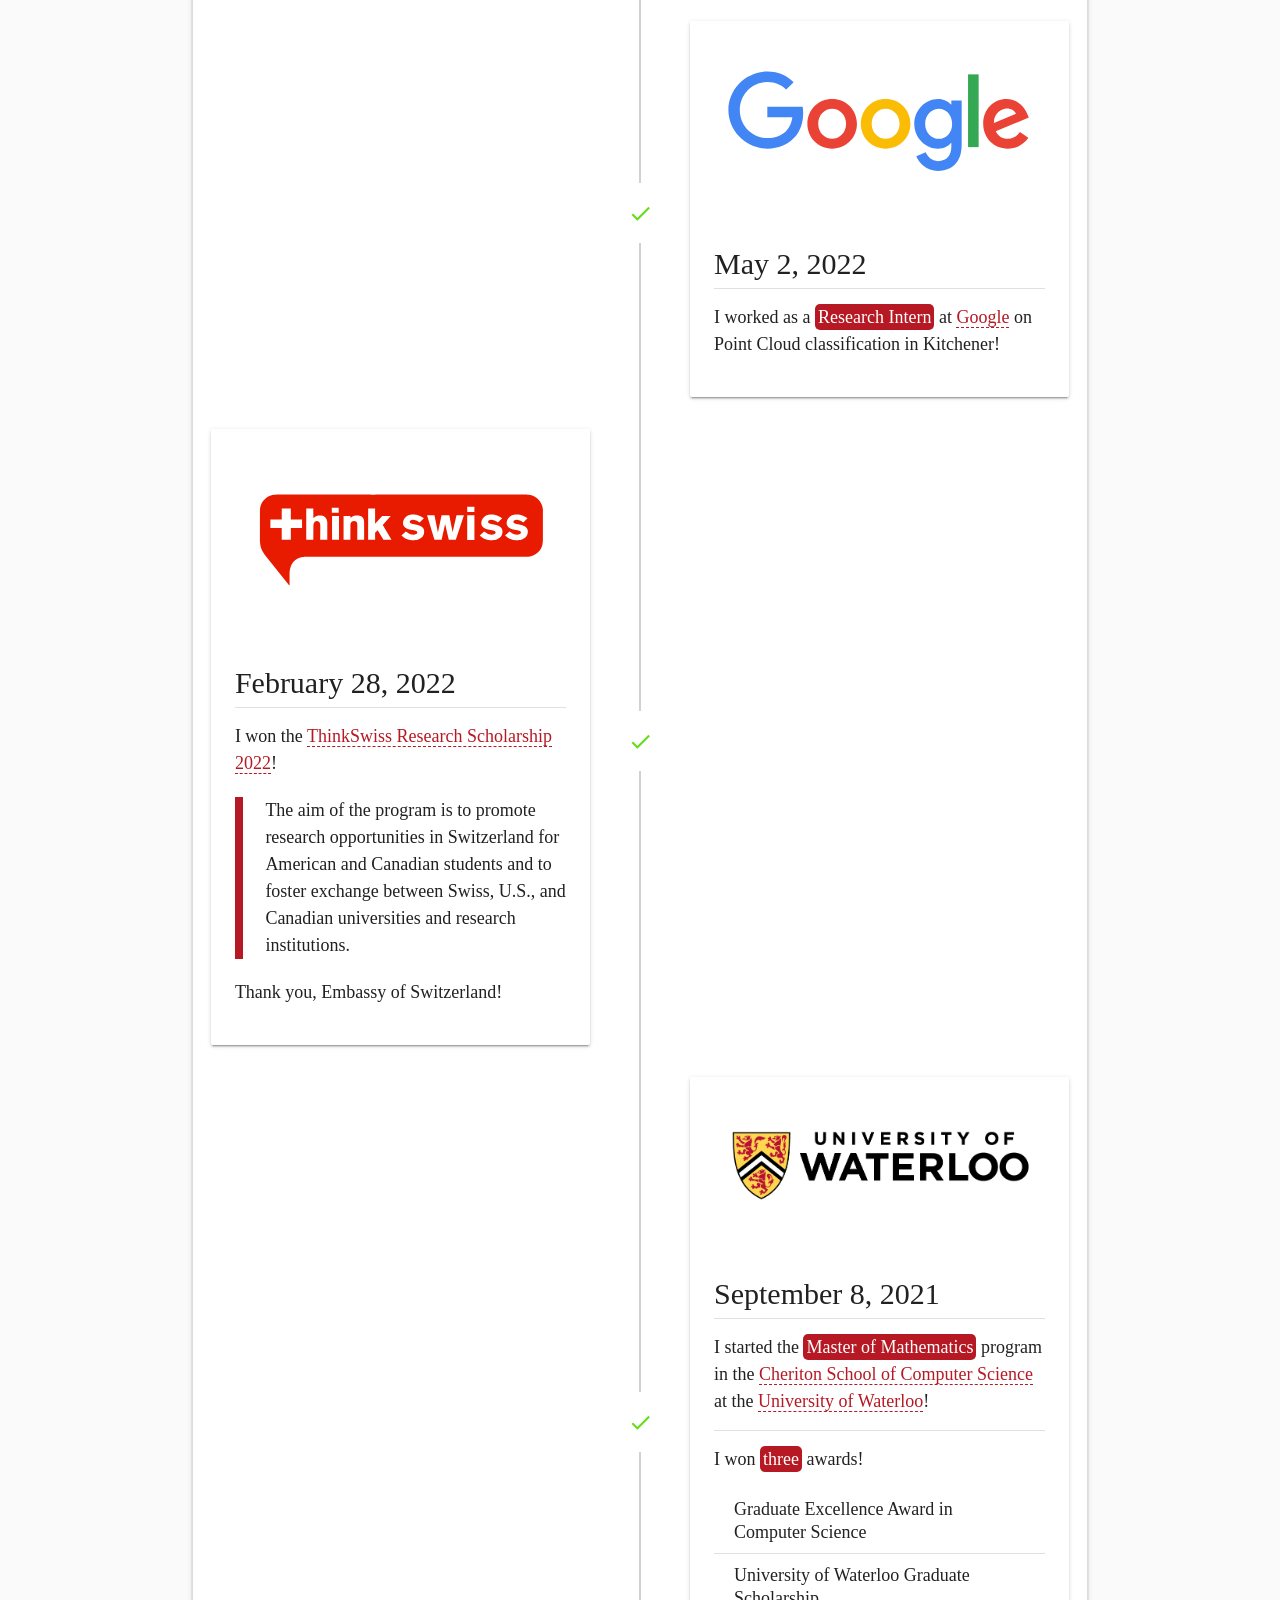
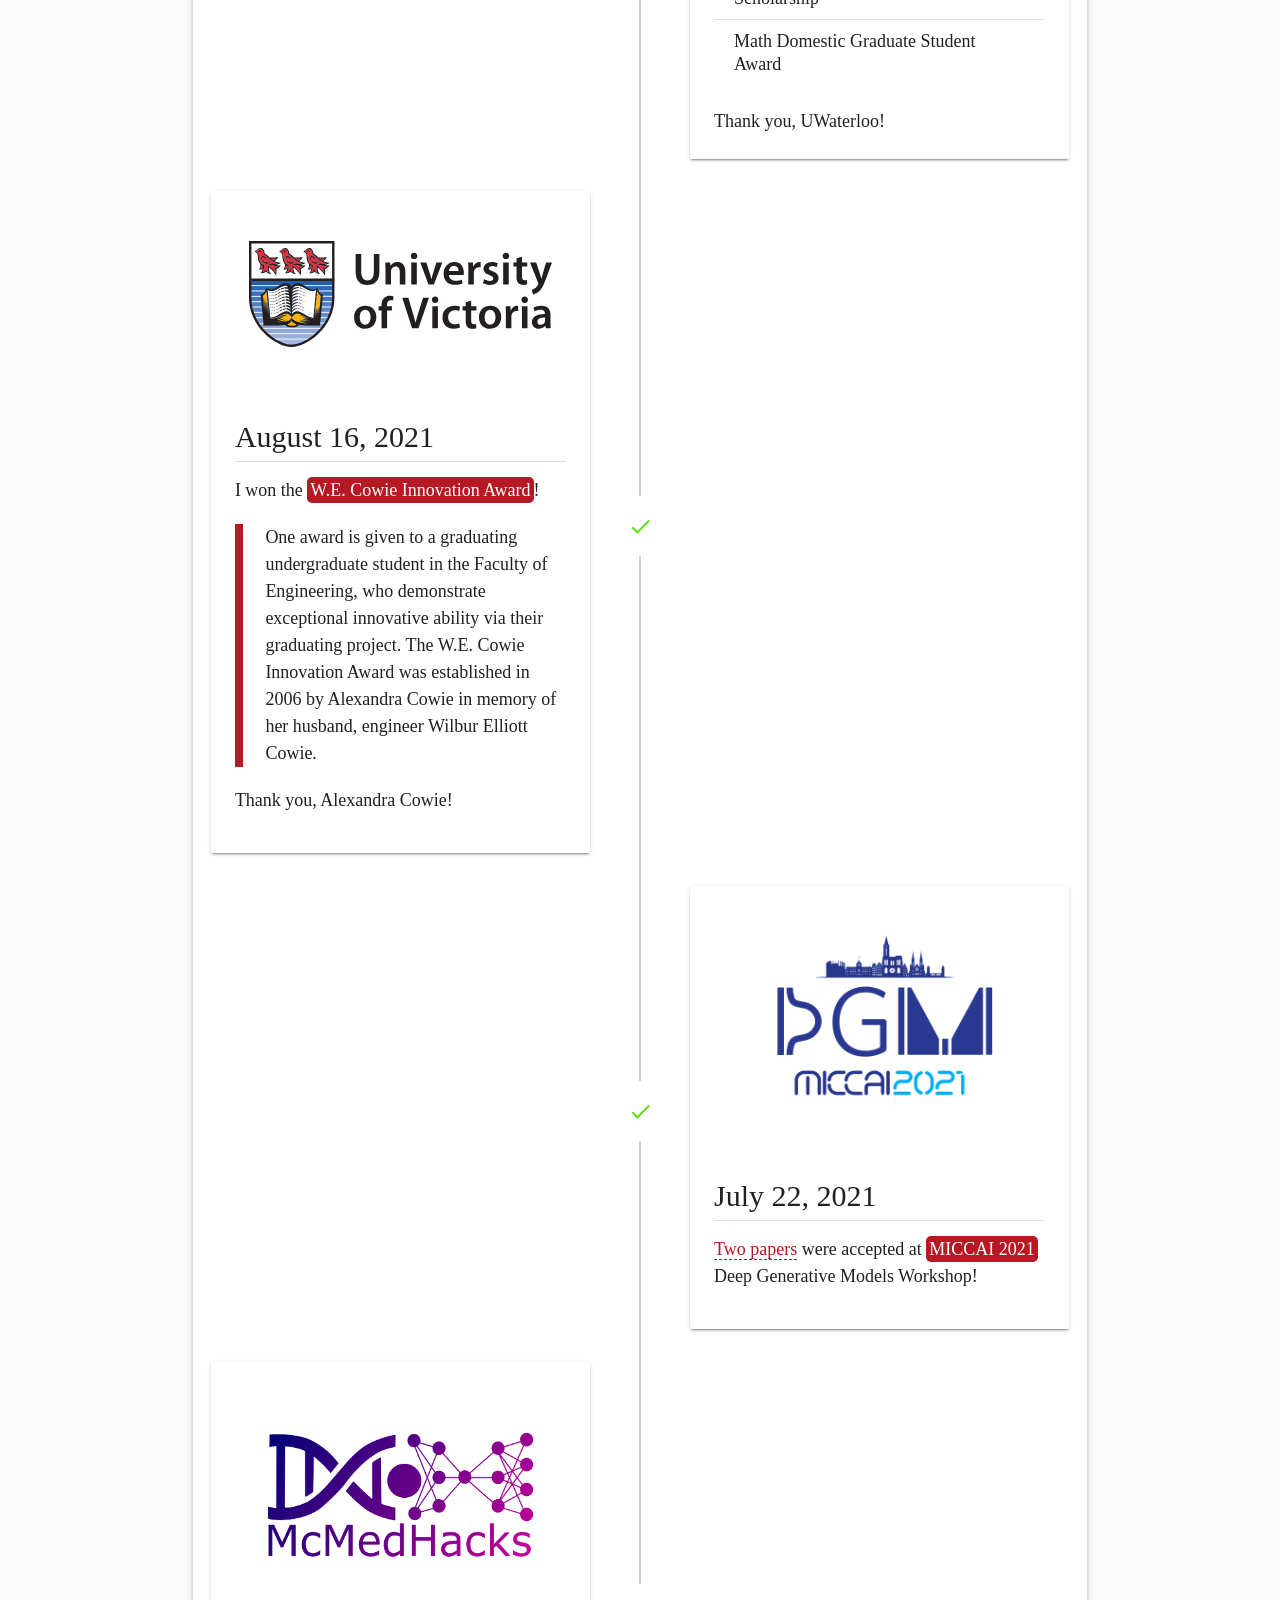
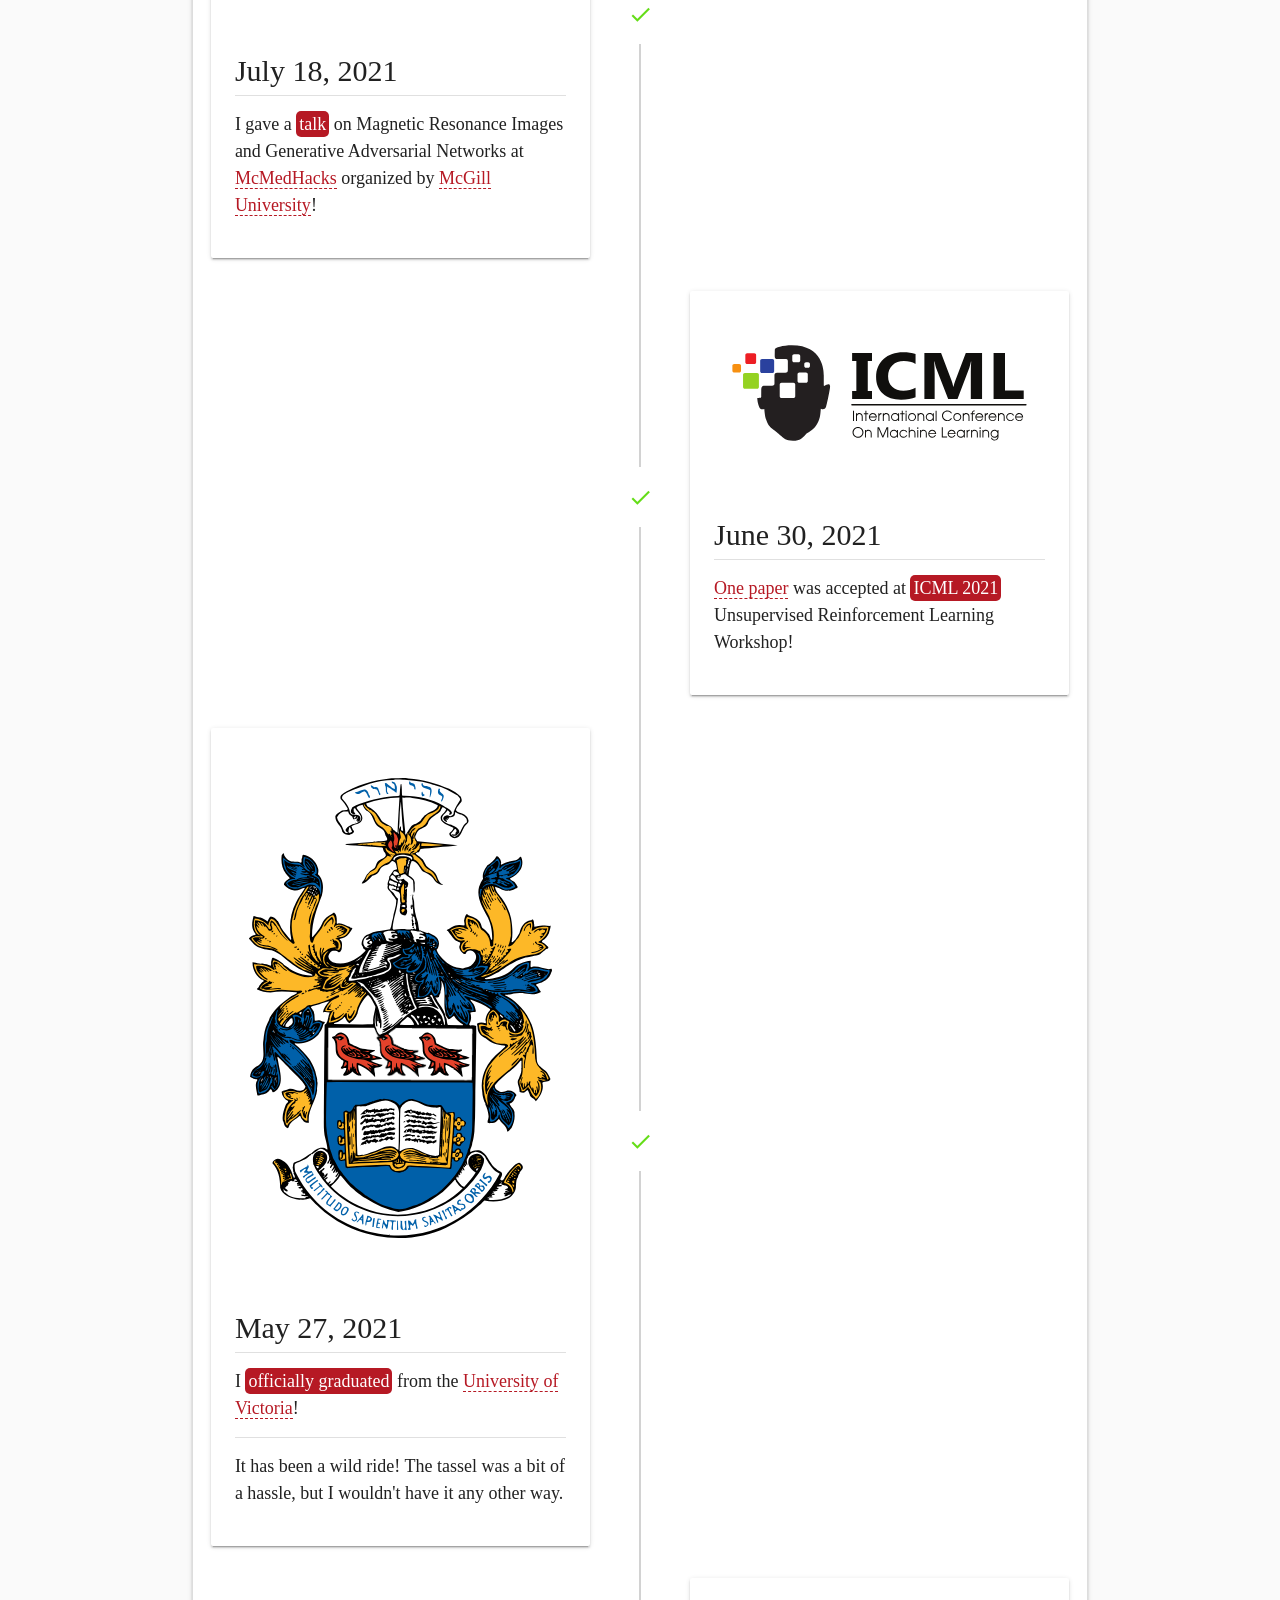
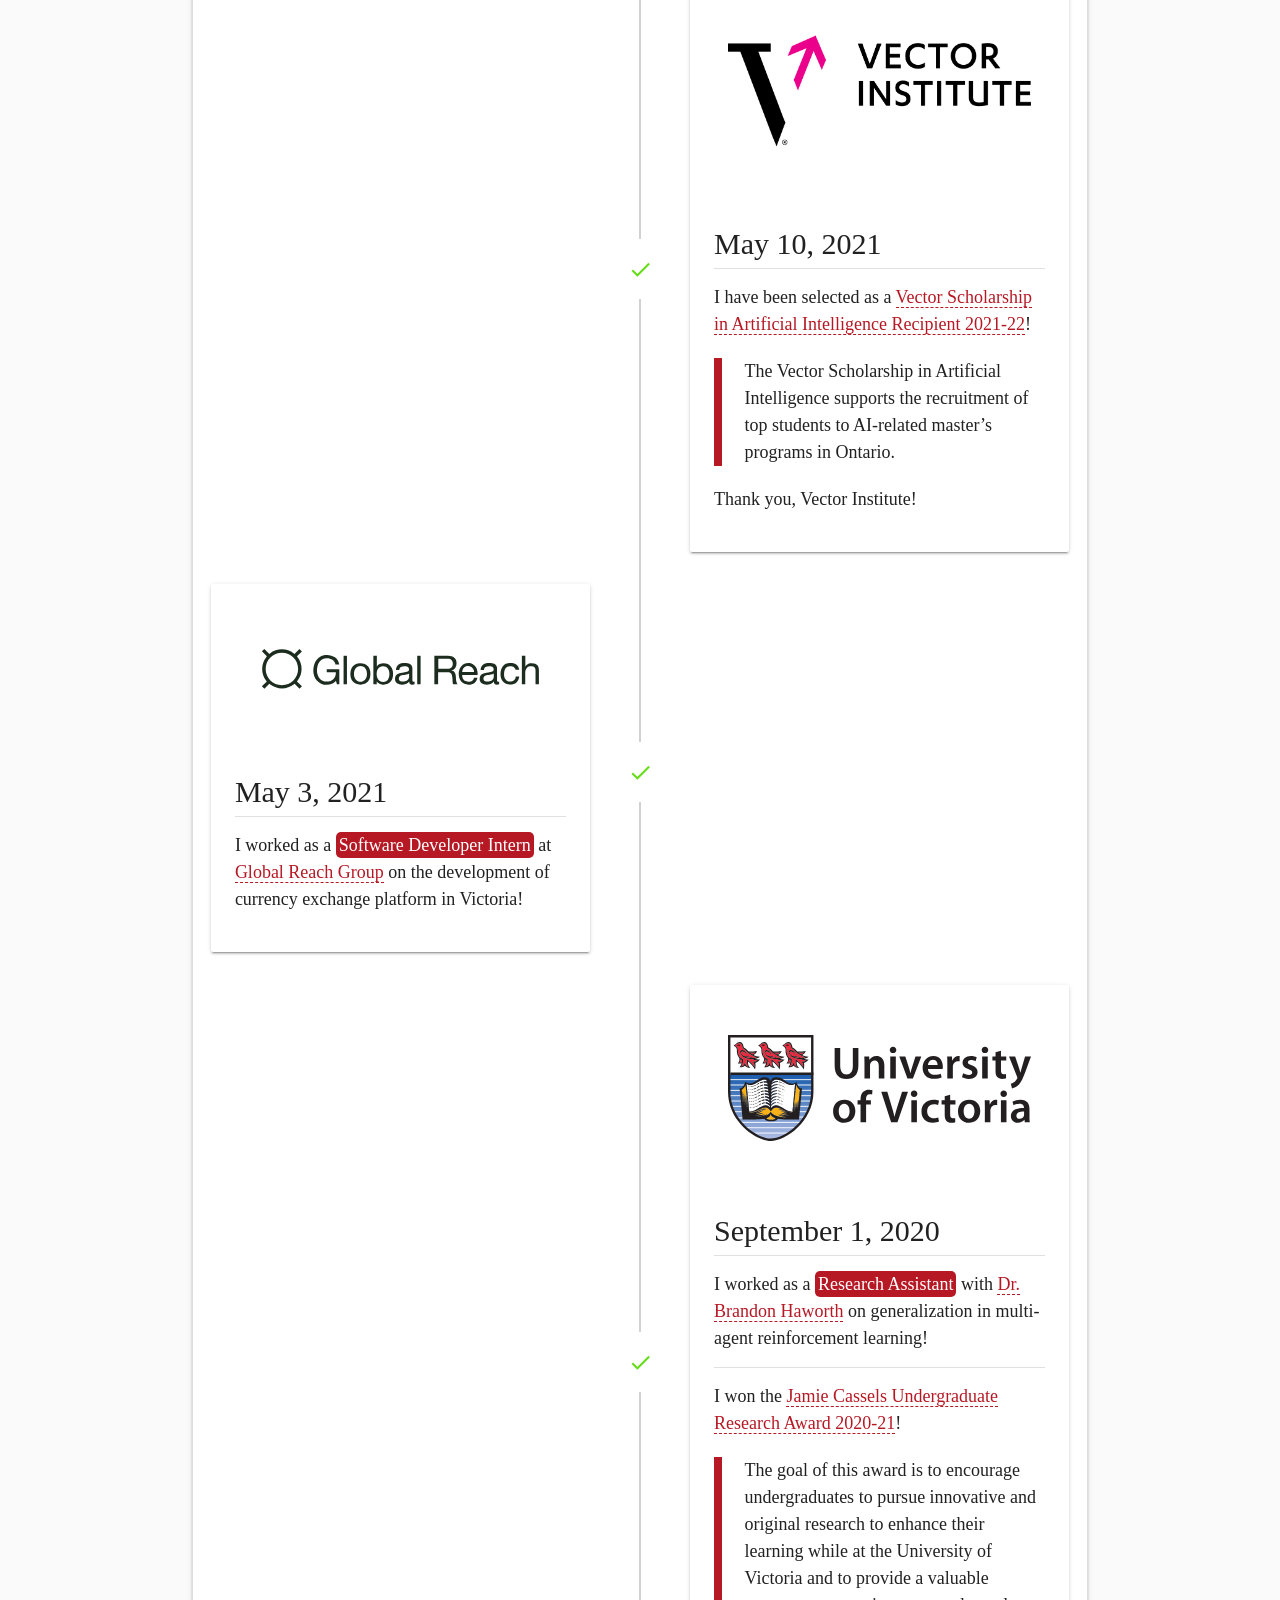
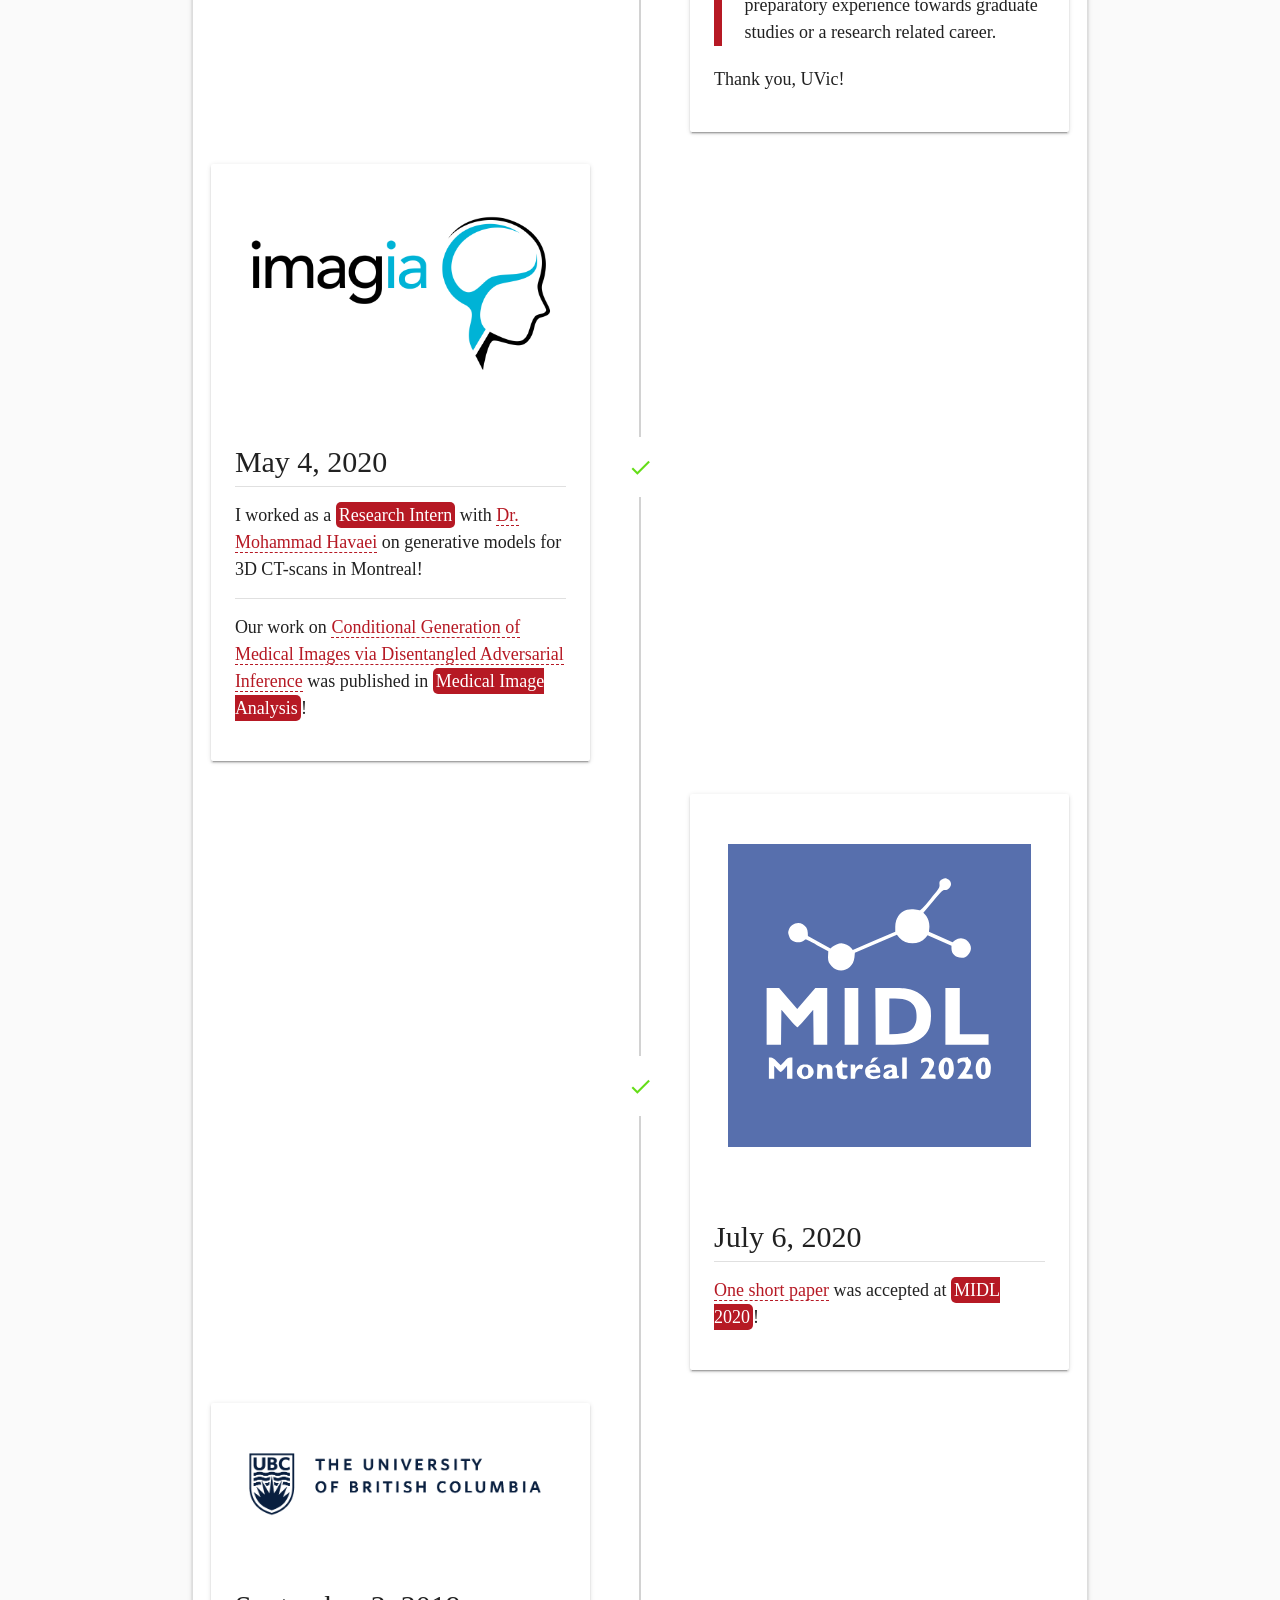
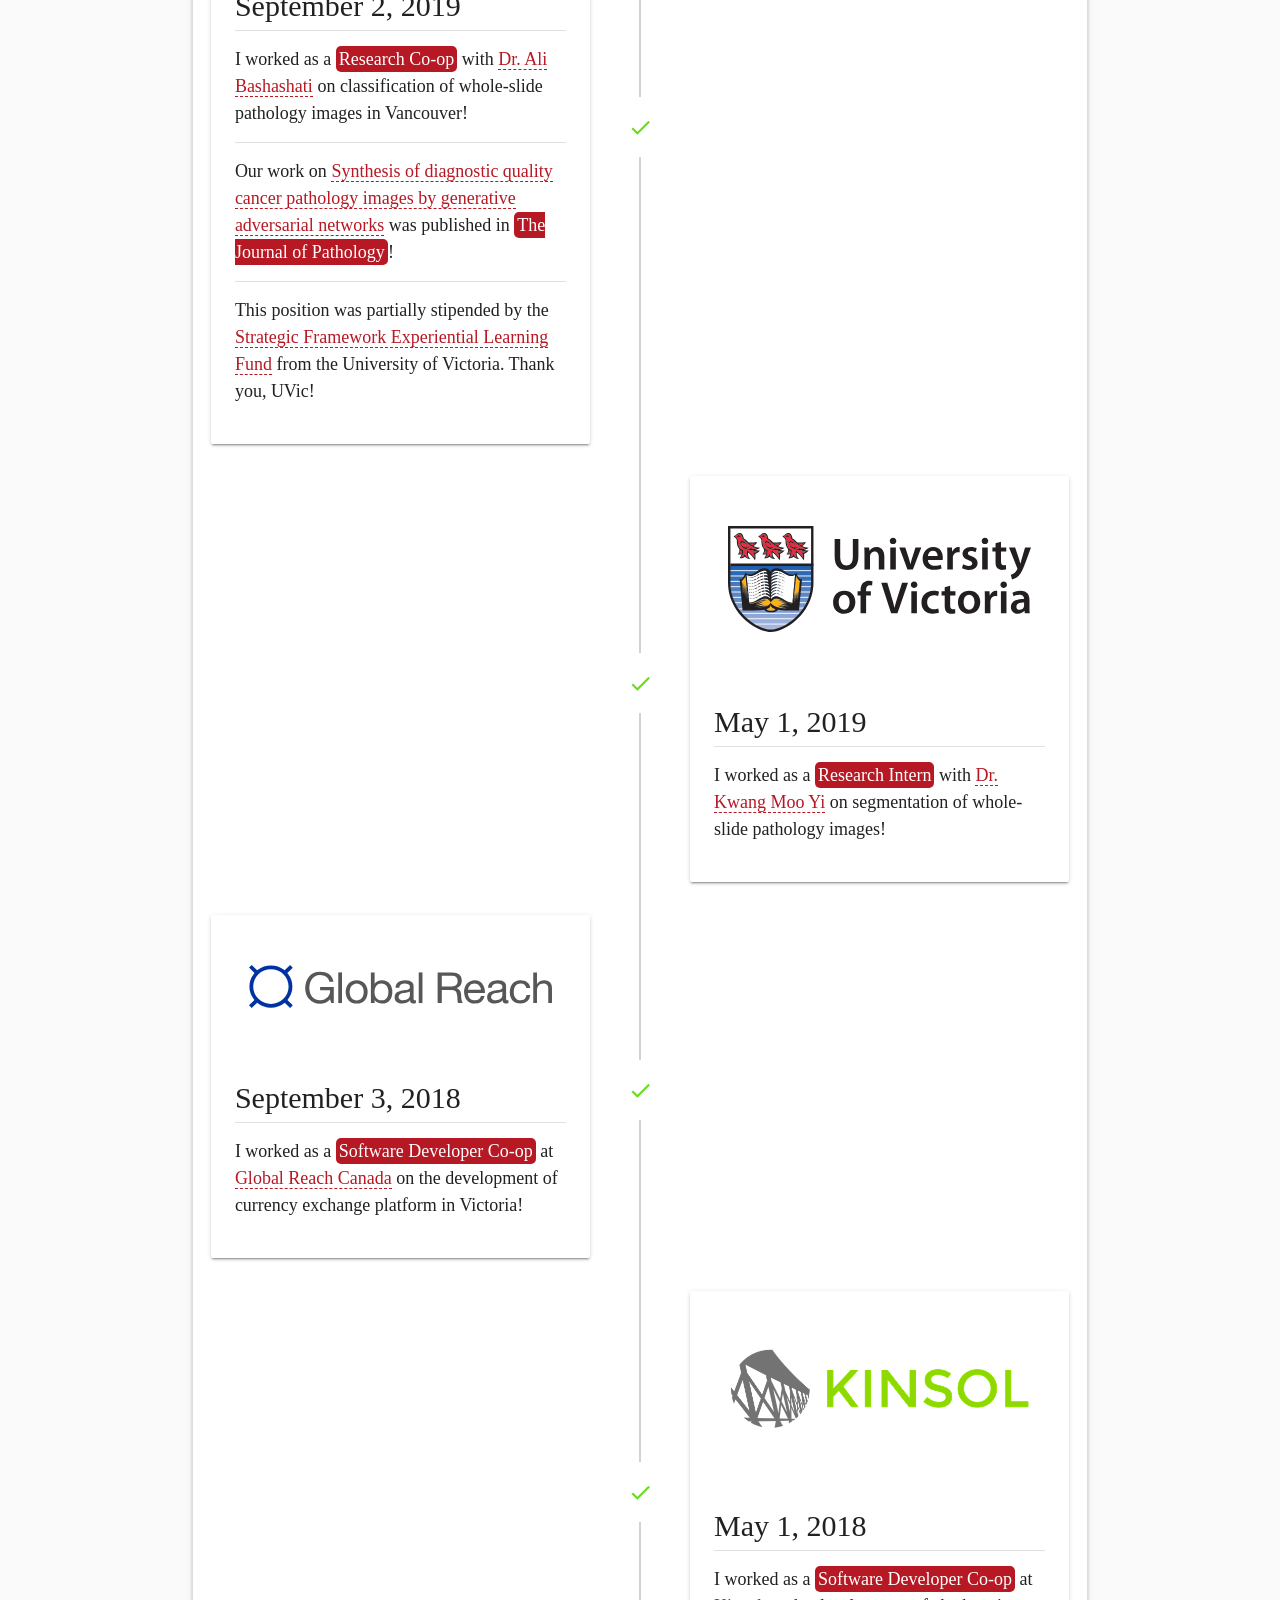
==== commit 7defcbf8: "update yt" ====
--- a/index.html
+++ b/index.html
@@ -43,9 +43,8 @@
                         <div class="section">
                             <p class="card-intro">Currently, I am a <span class="highlight-text">Software
                                     Engineer</span> at <a target="_blank" href="https://www.youtube.com/jobs/"><span
-                                        class="link-text">YouTube</span></a>. I am also a trained researcher in machine
-                                learning and
-                                computer vision <a target="_blank"
+                                        class="link-text">YouTube</span></a>. I am also a trained researcher in computer
+                                vision <a target="_blank"
                                     href="https://scholar.google.com/citations?user=fSBEPk8AAAAJ&hl=en&authuser=2"><i
                                         class="ai ai-google-scholar"></i></a>.
                             </p>
@@ -55,24 +54,6 @@
                             <p class="card-intro">Let's connect if you believe we share similar interests. I'm always up
                                 for a chat! <a target="_blank" href="mailto:yiping@duck.com"><i class="fa fa-envelope-o"
                                         aria-hidden="true"></i></a>
-                            </p>
-                        </div>
-                        <div class="divider"></div>
-                        <div class="section">
-                            <p class="card-intro">Previously, I received a <span class="highlight-text">Master of
-                                    Mathematics</span> in <a target="_blank" href="https://cs.uwaterloo.ca/"><span
-                                        class="link-text">Computer Science</span></a> from the <a target="_blank"
-                                    href="https://www.uwaterloo.ca"><span class="link-text">University of
-                                        Waterloo</span></a> (June 5<sup>th</sup>, 2023), and an <span
-                                    class="highlight-text">Honours Bachelor
-                                    of
-                                    Science</span> in <a target="_blank"
-                                    href="https://www.uvic.ca/ecs/computerscience/index.php"><span
-                                        class="link-text">Computer Science</span></a> from the <a target="_blank"
-                                    href="https://www.uvic.ca"><span class="link-text">University
-                                        of
-                                        Victoria</span></a> (May 27<sup>th</sup>, 2021) <a target="_blank"
-                                    href="https://www.linkedin.com/in/yiping-wang/"><i class="fa fa-linkedin"></i></a> .
                             </p>
                         </div>
                     </div>
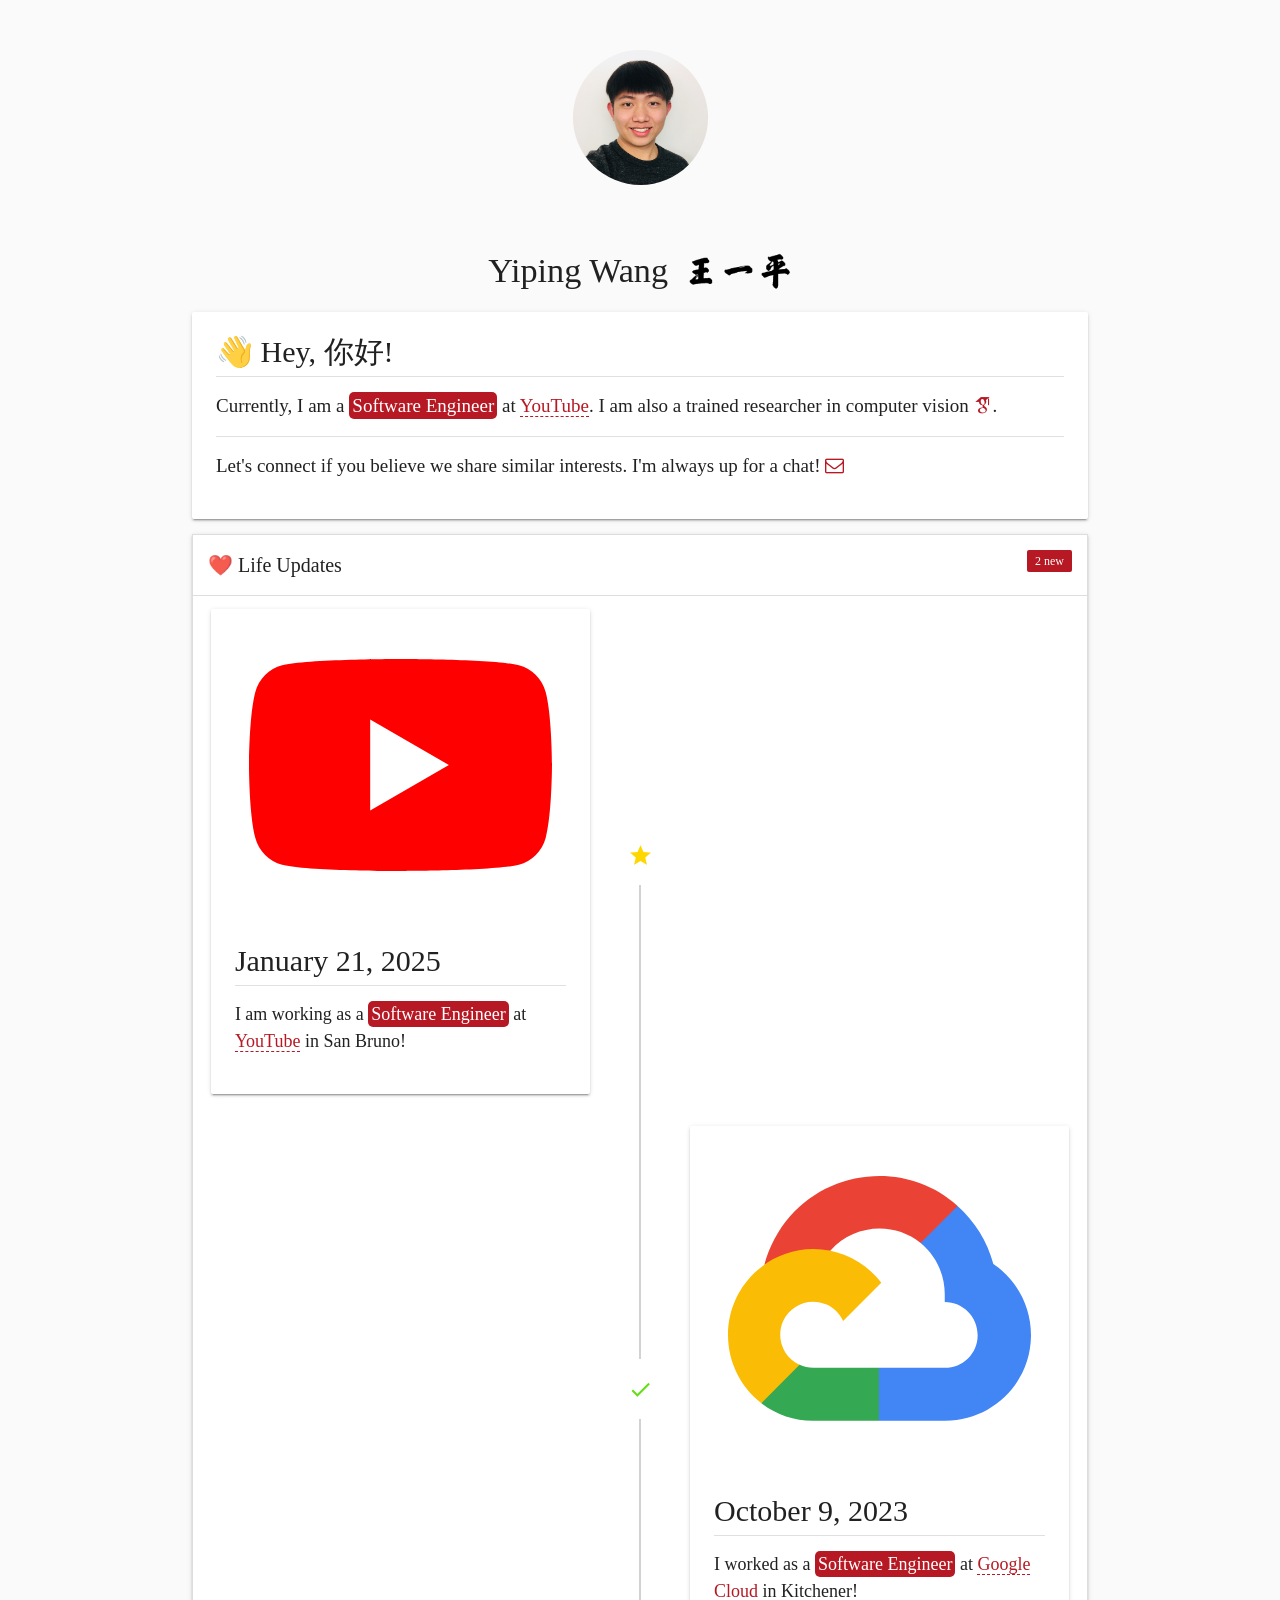
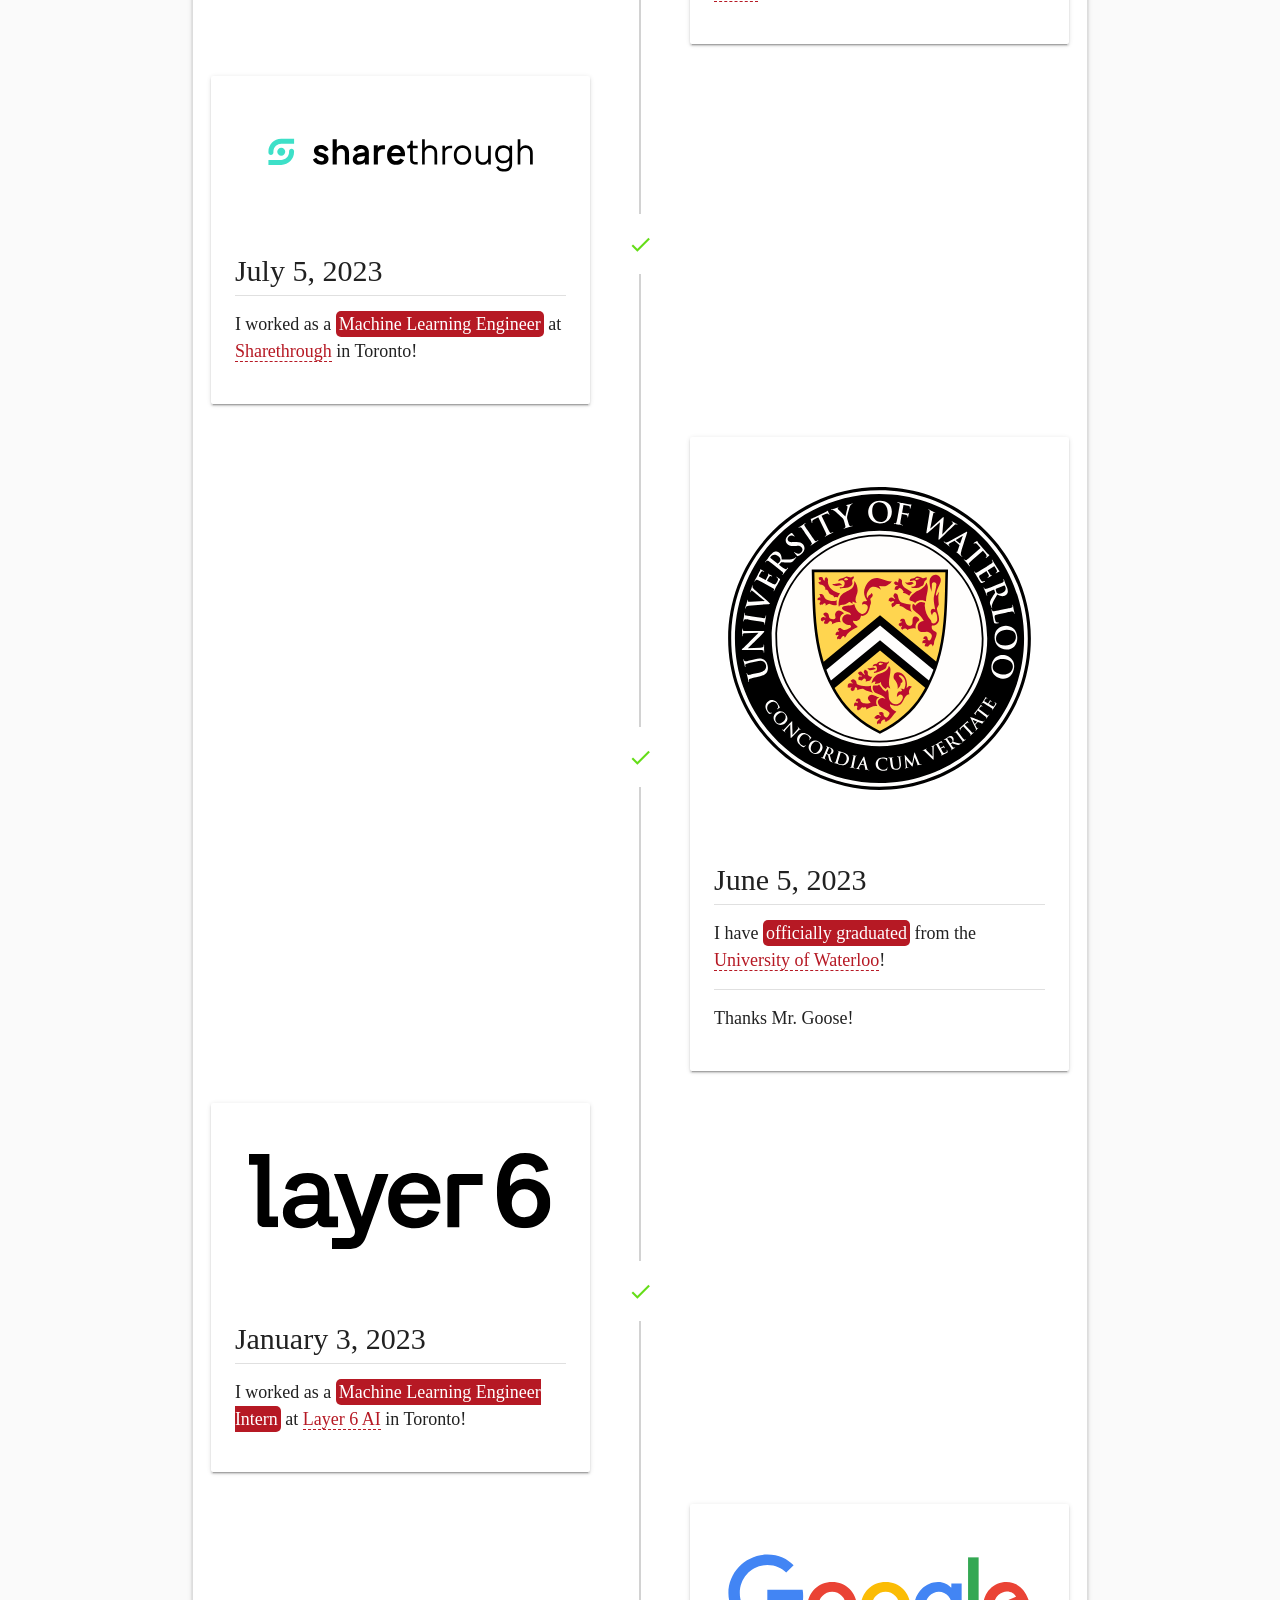
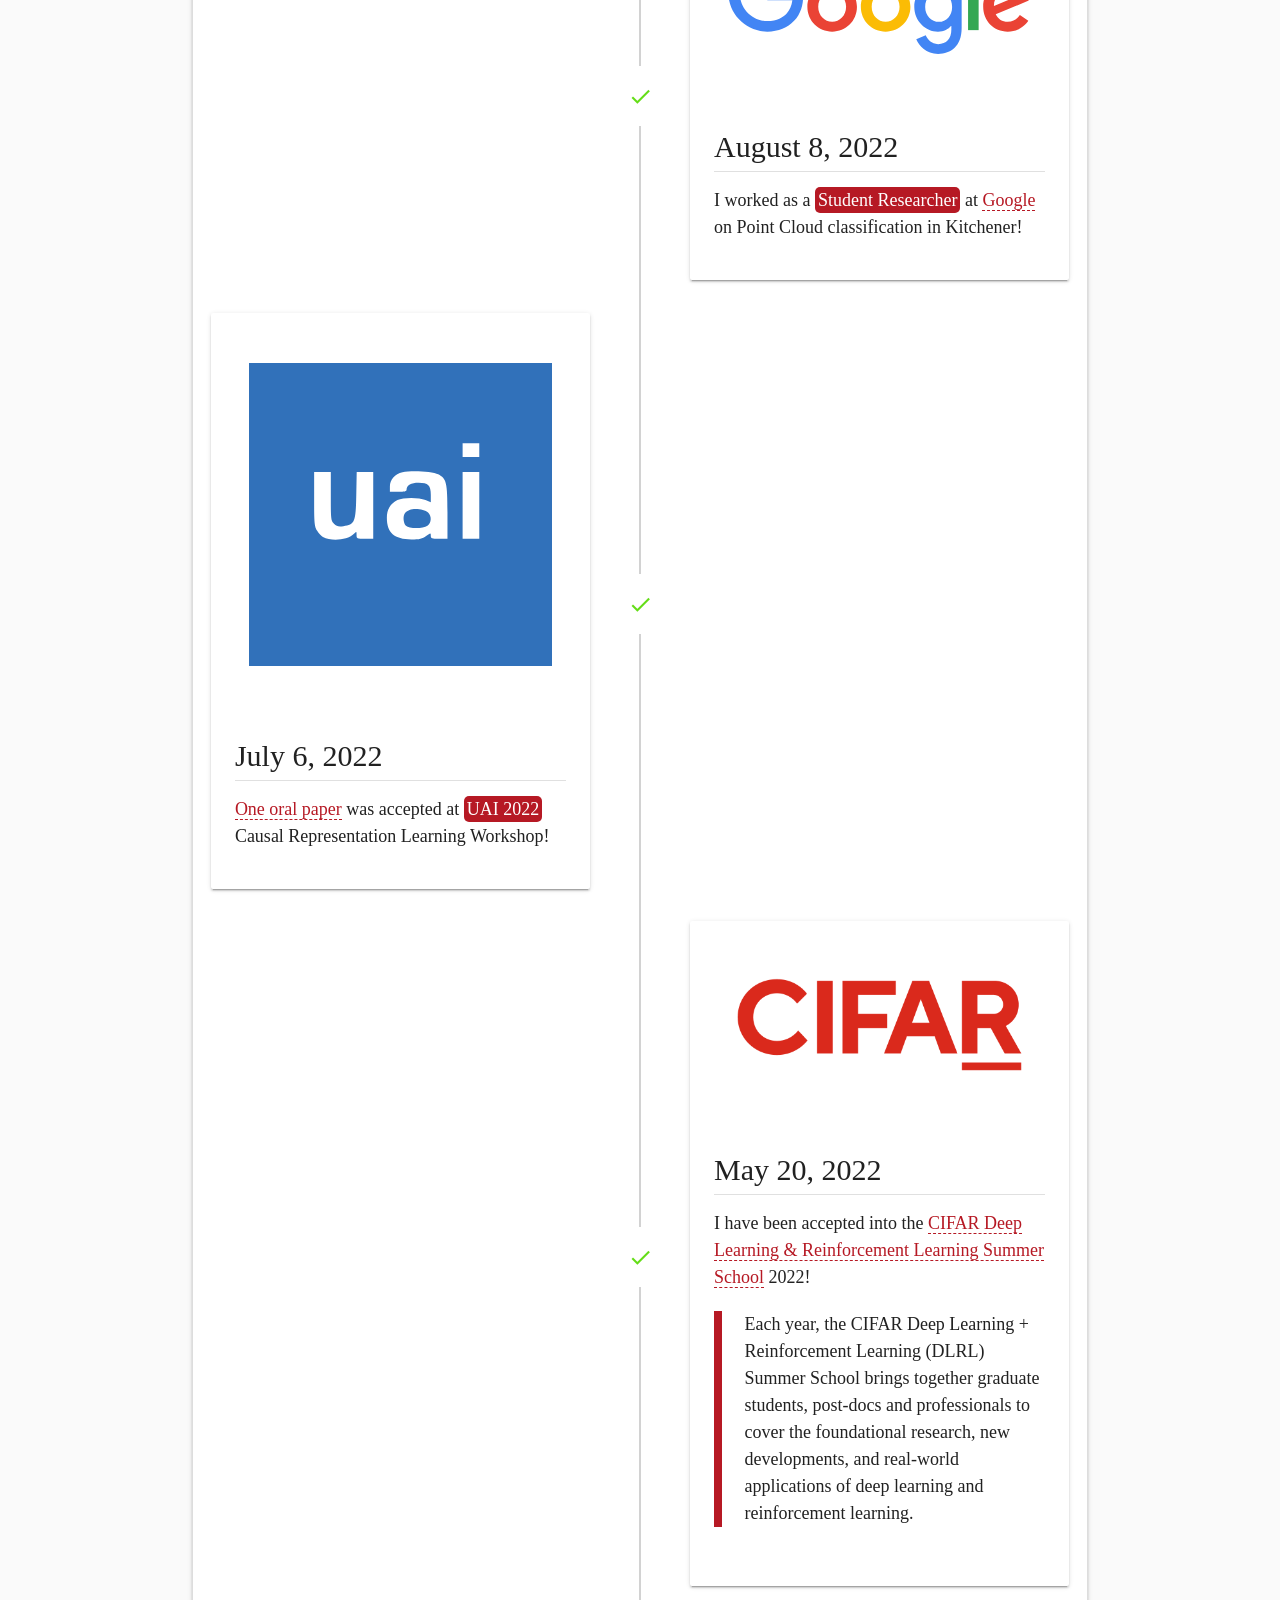
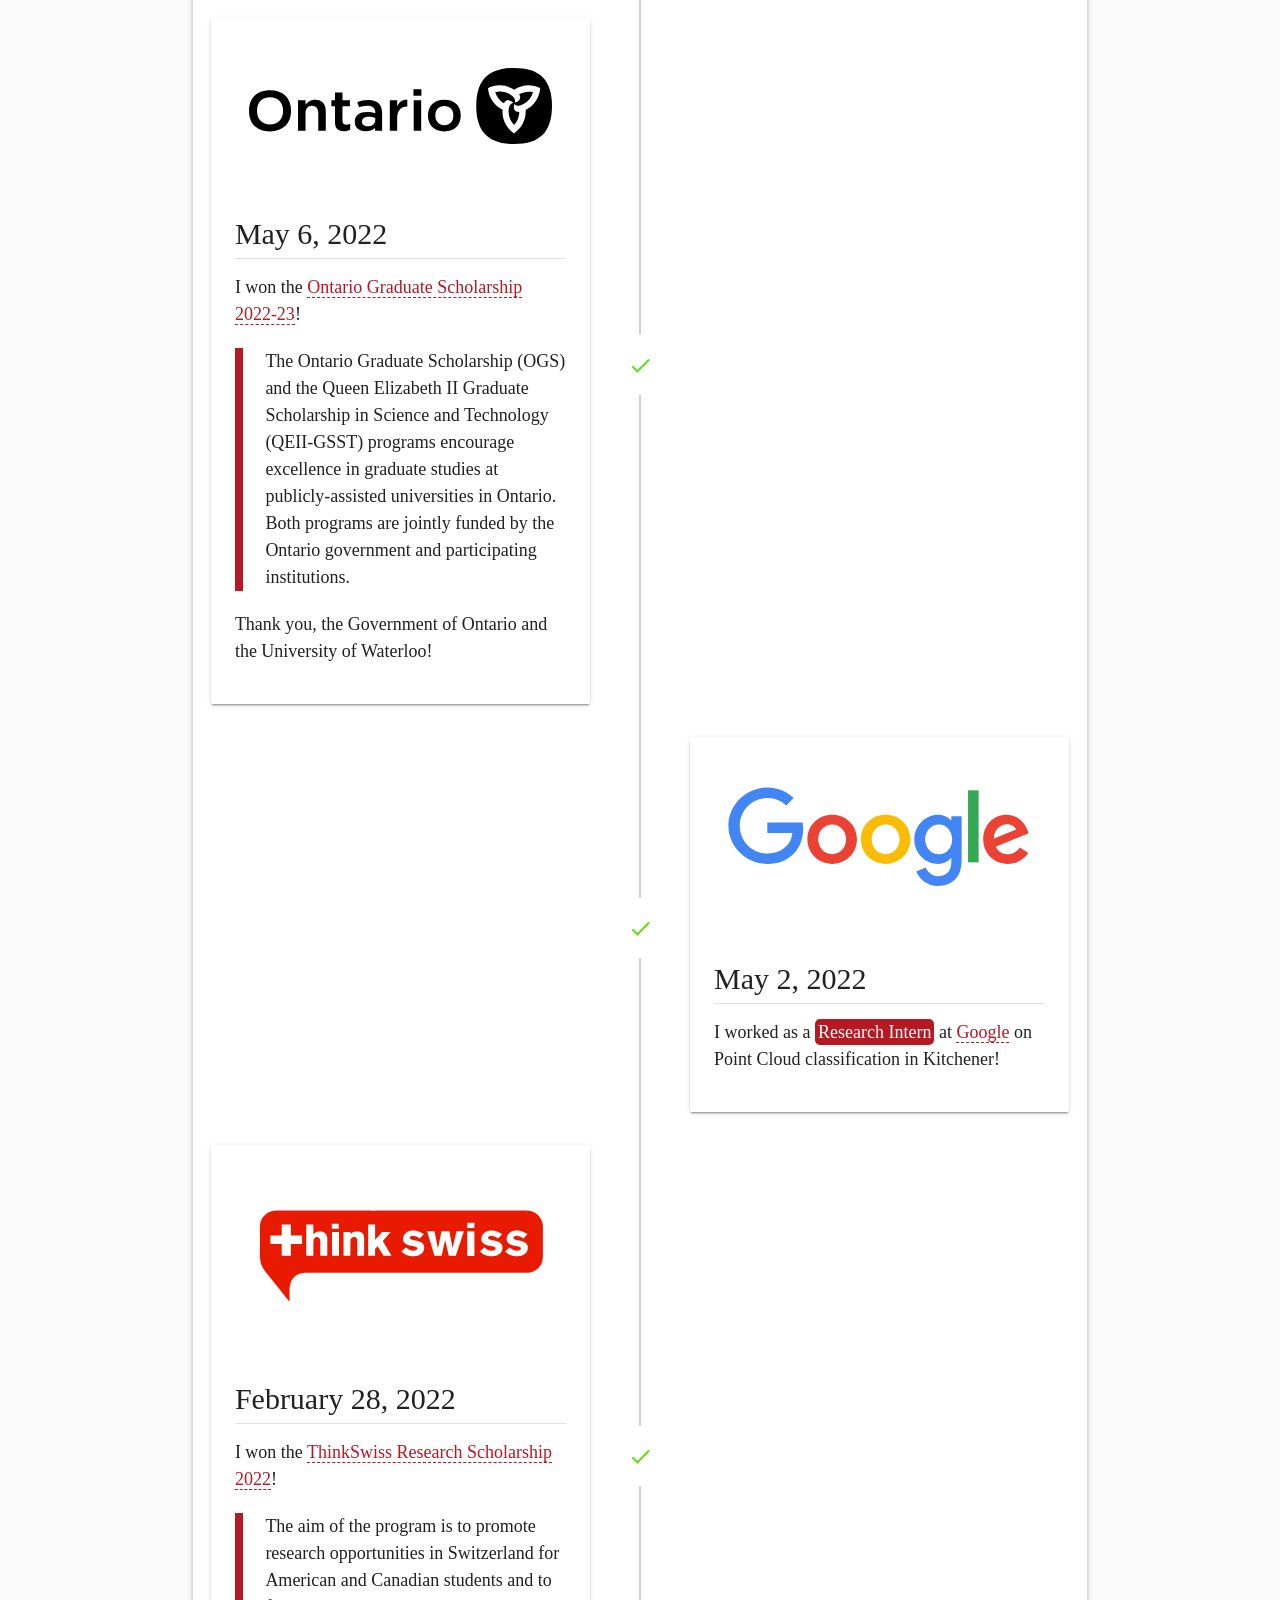
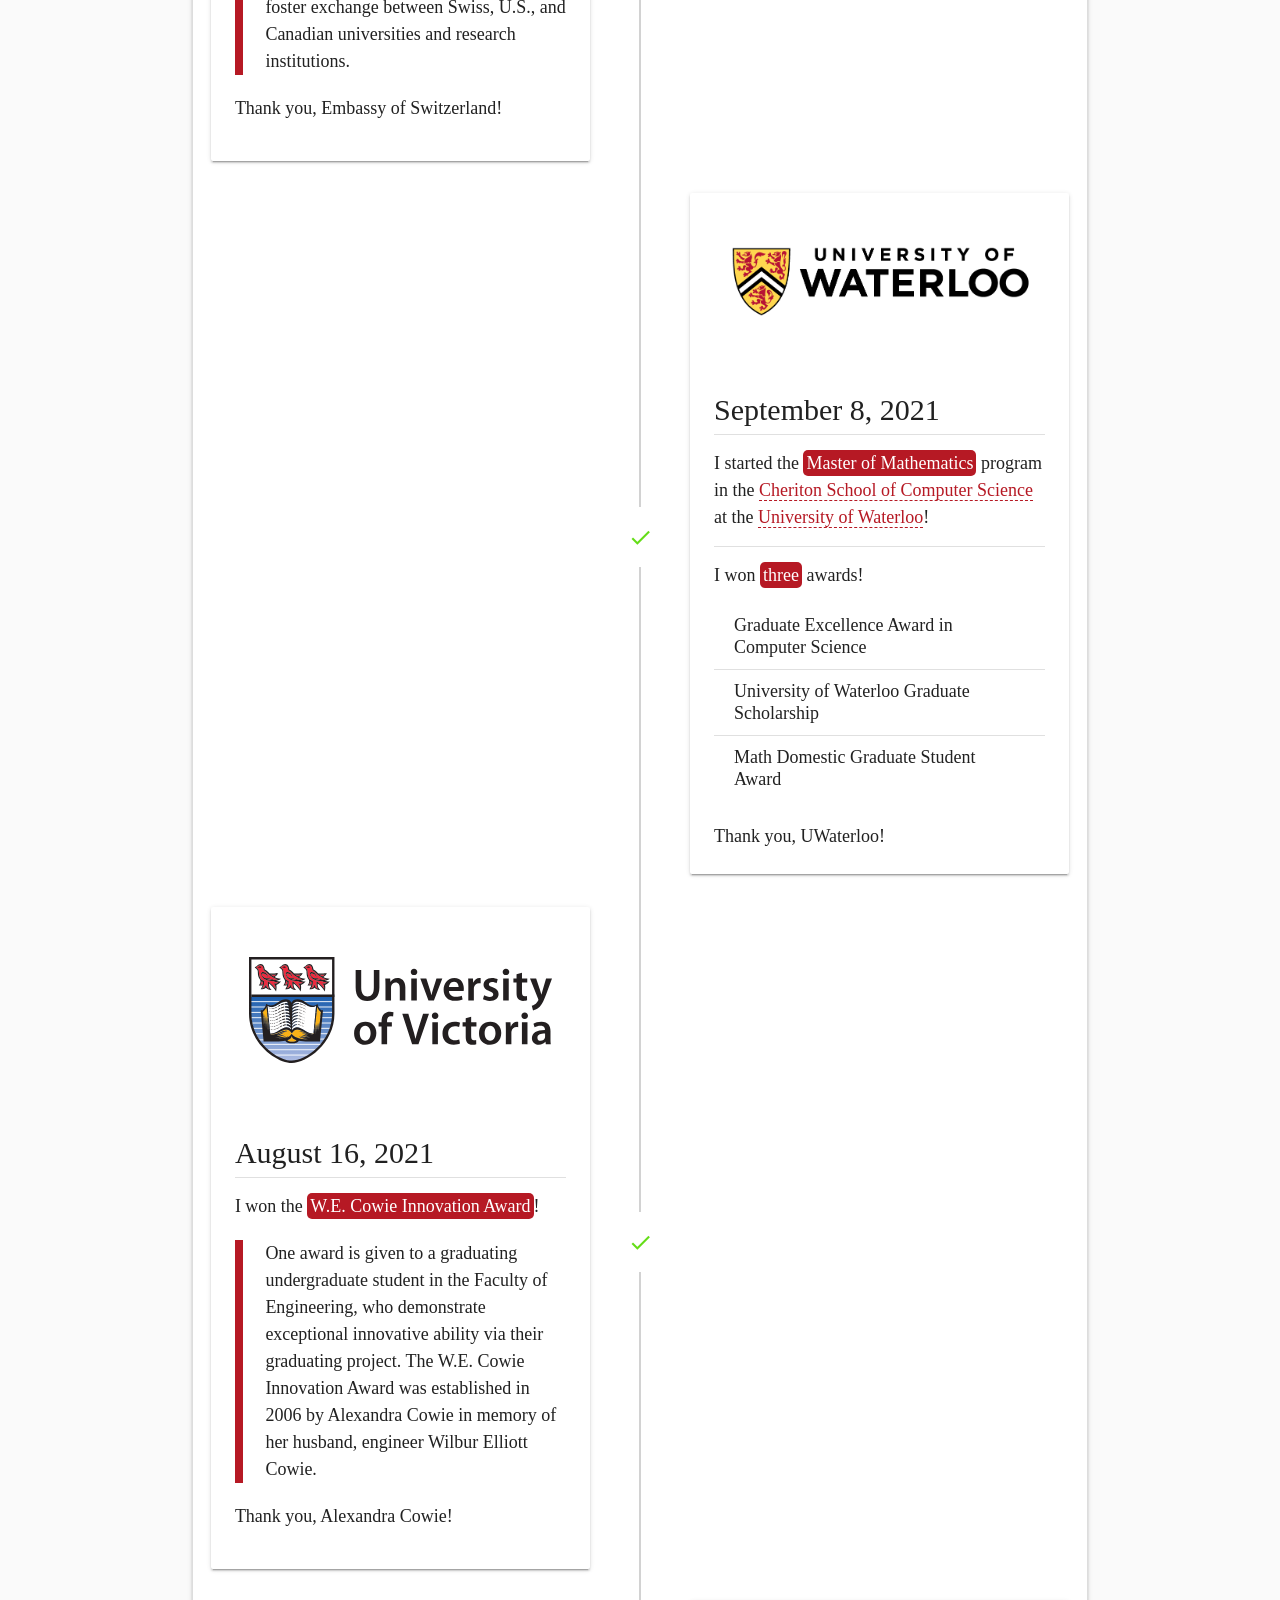
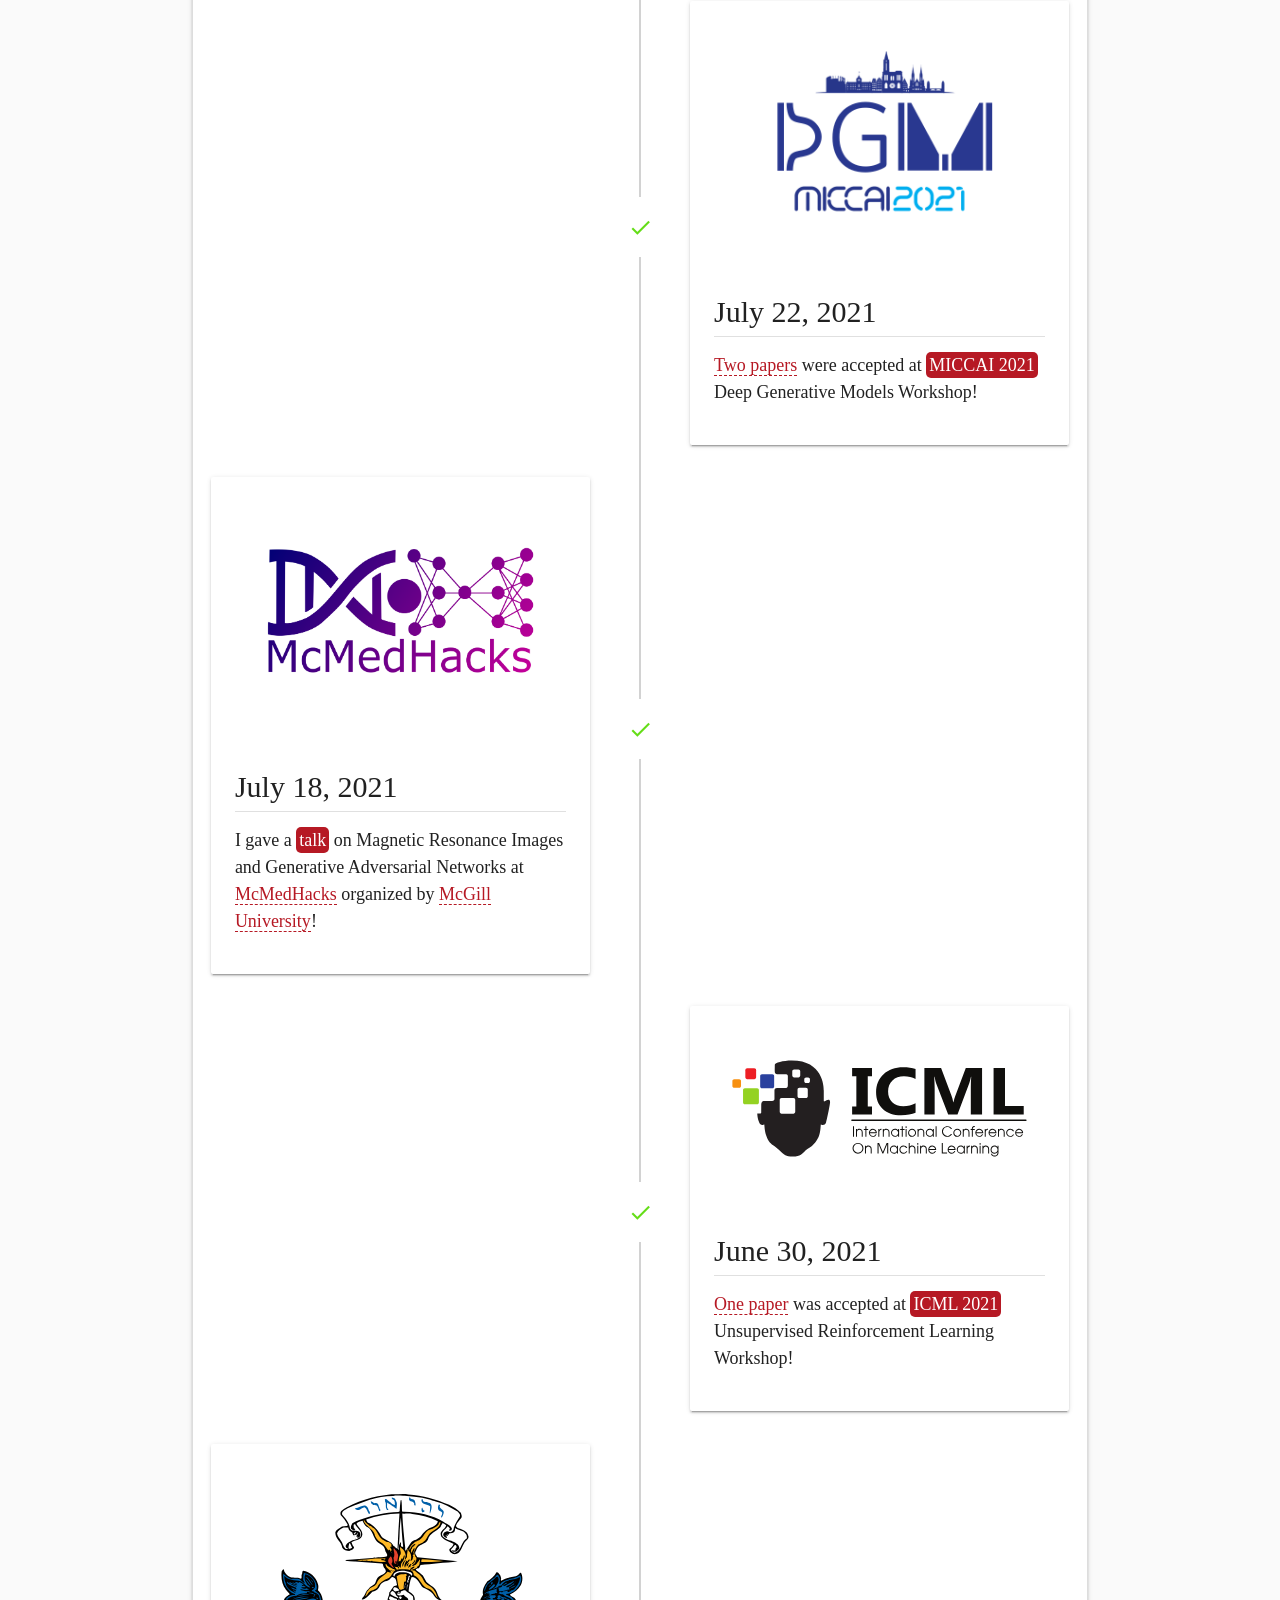
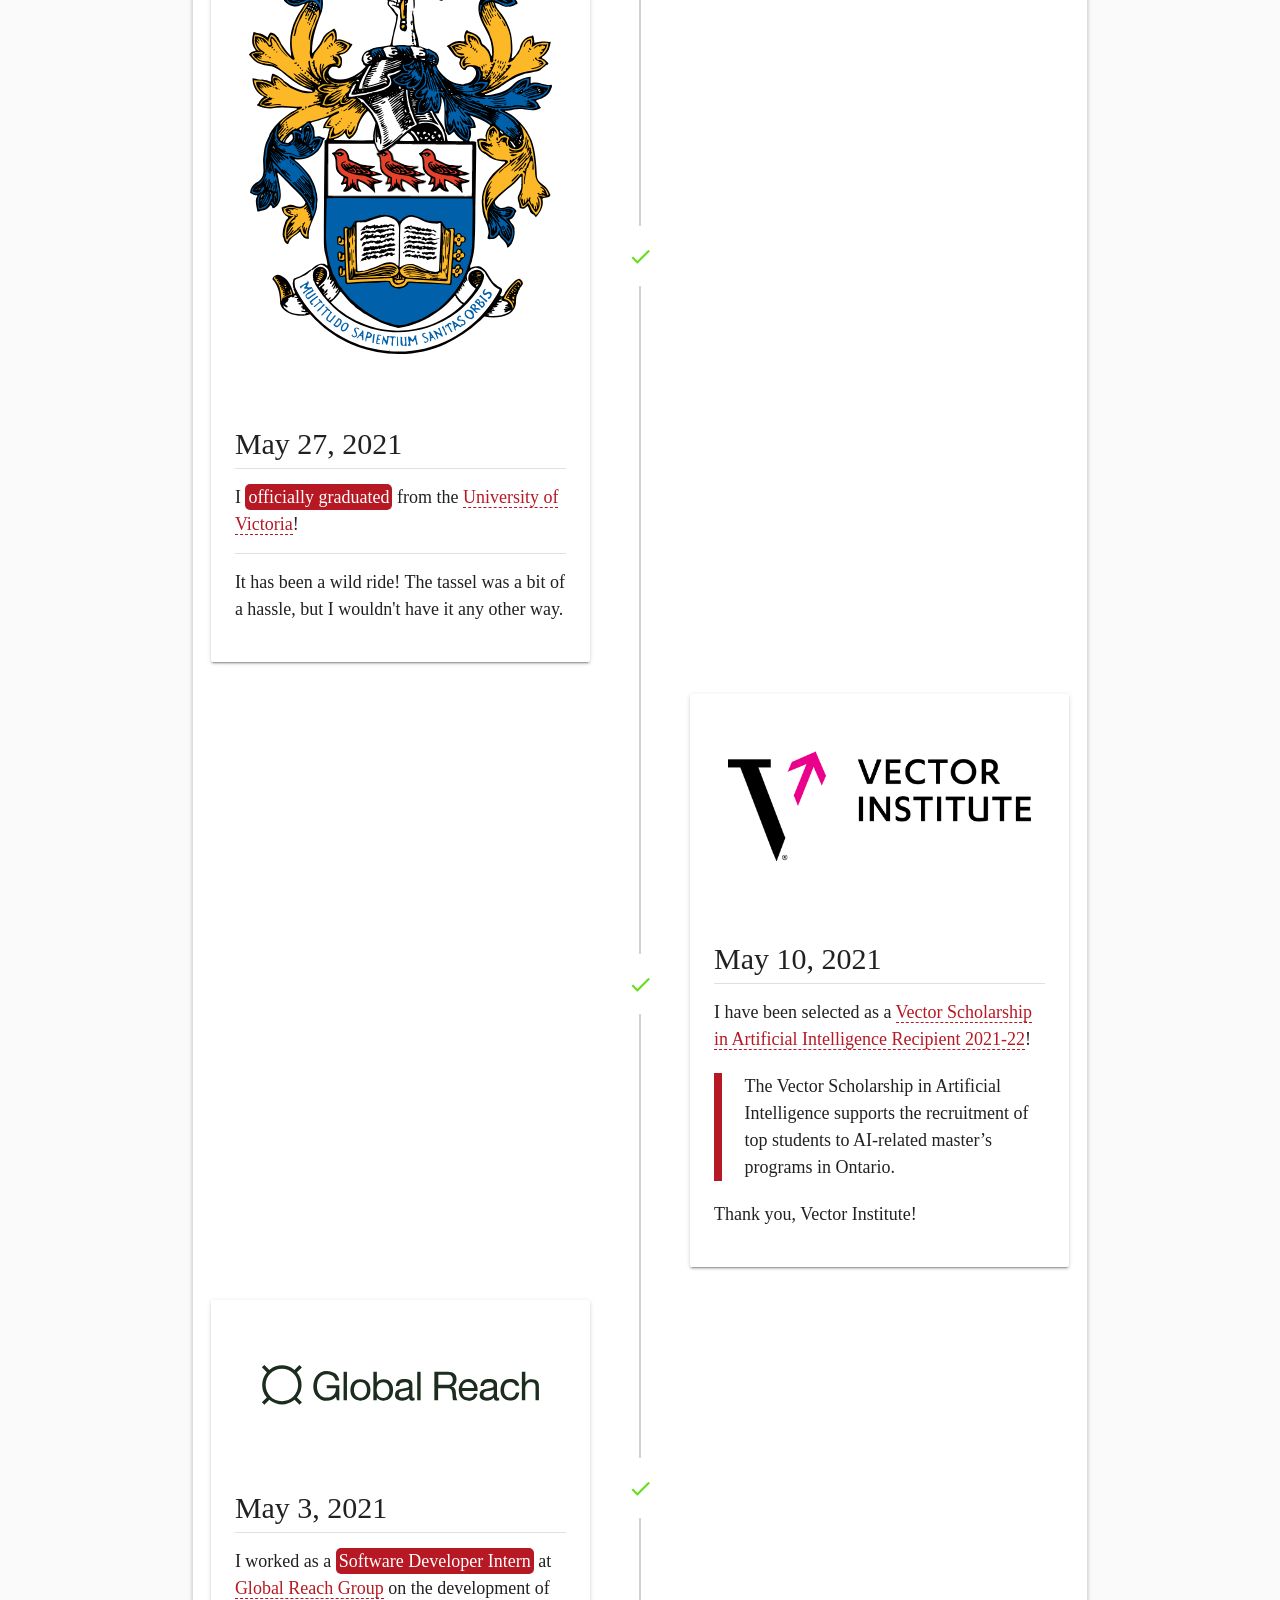
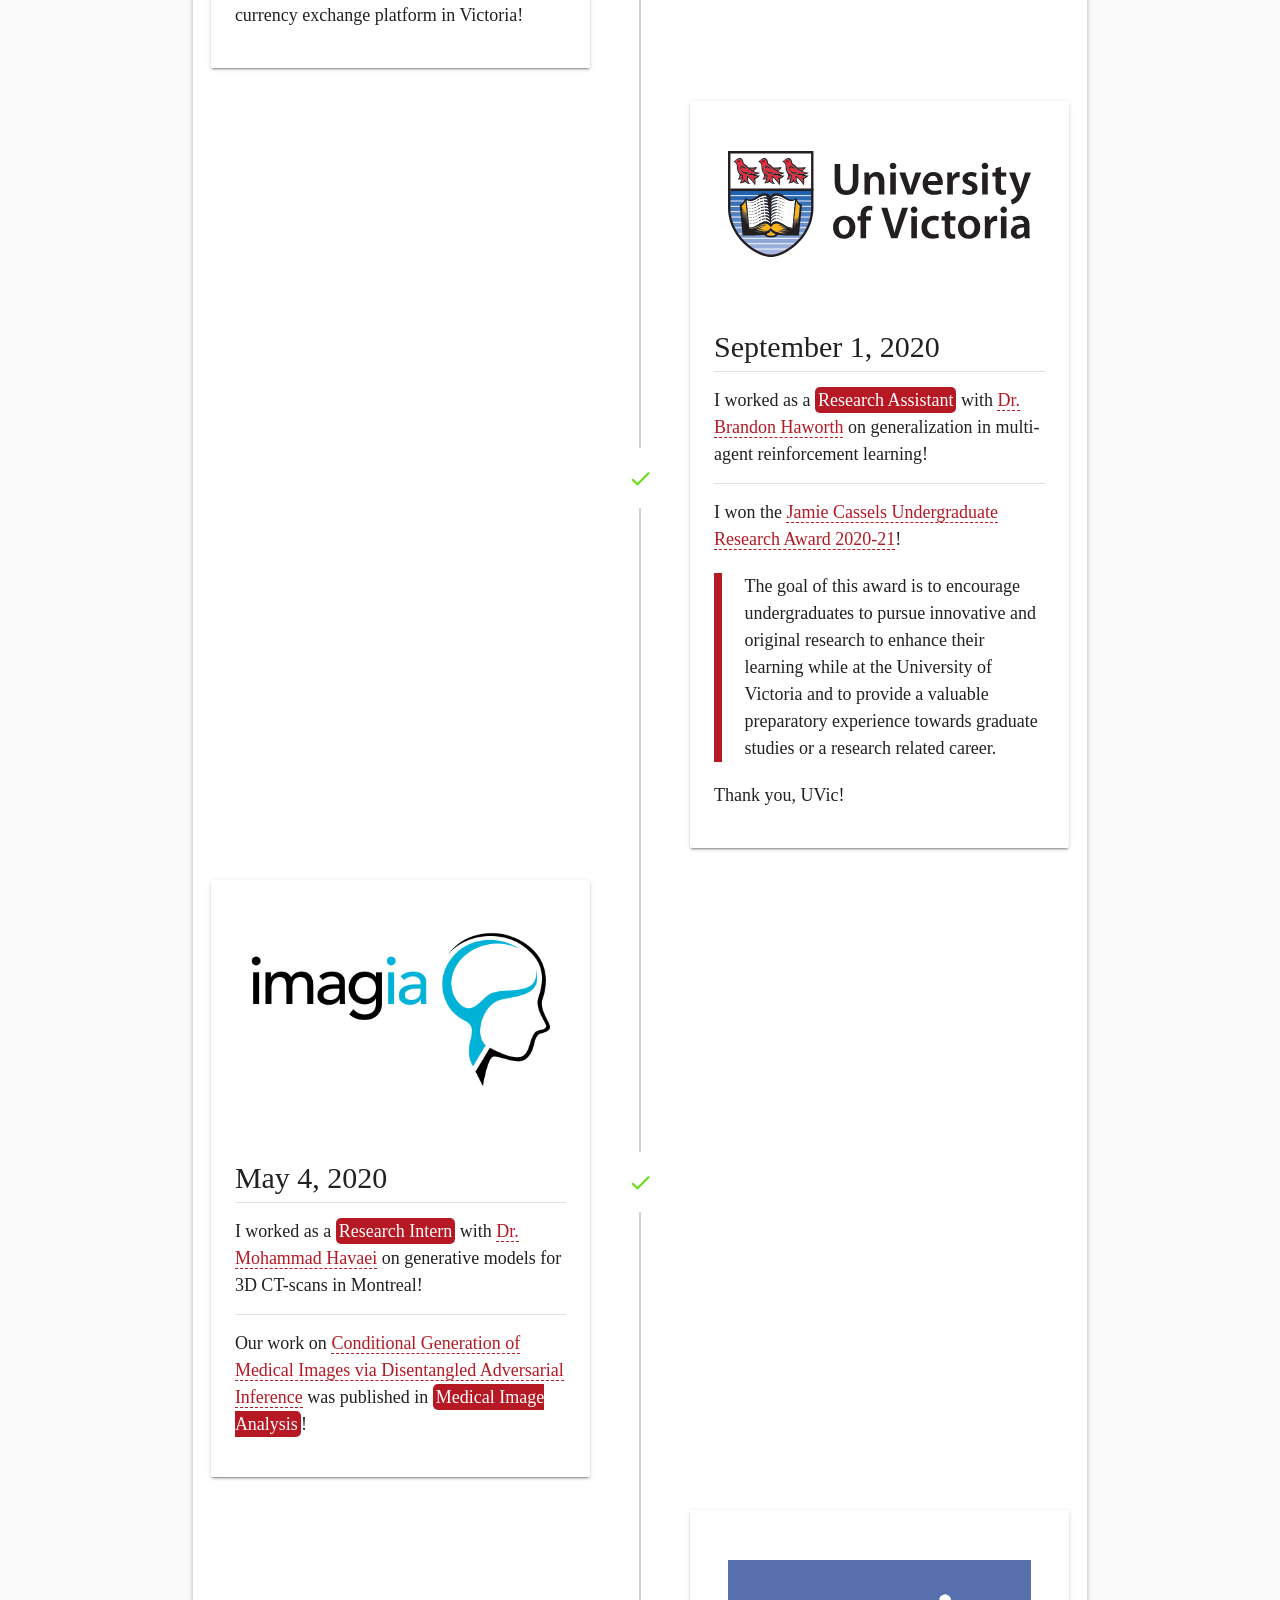
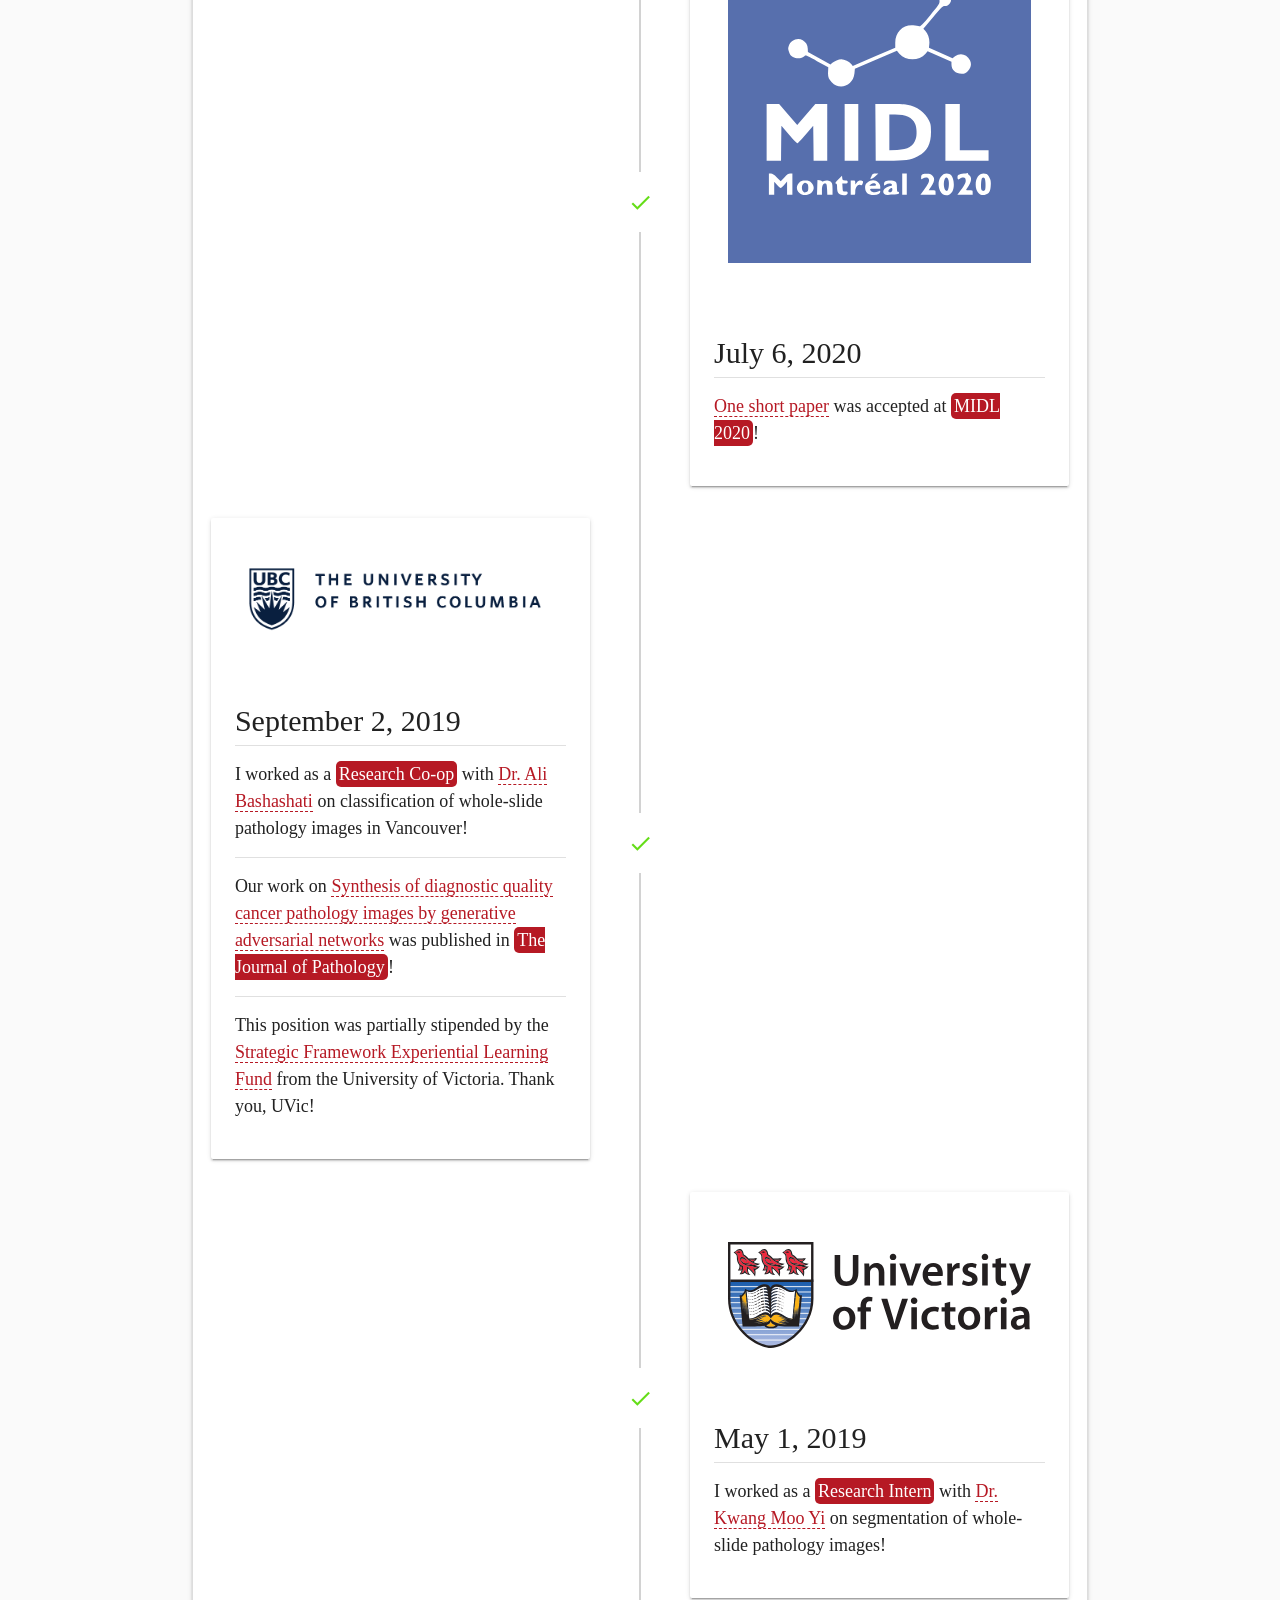
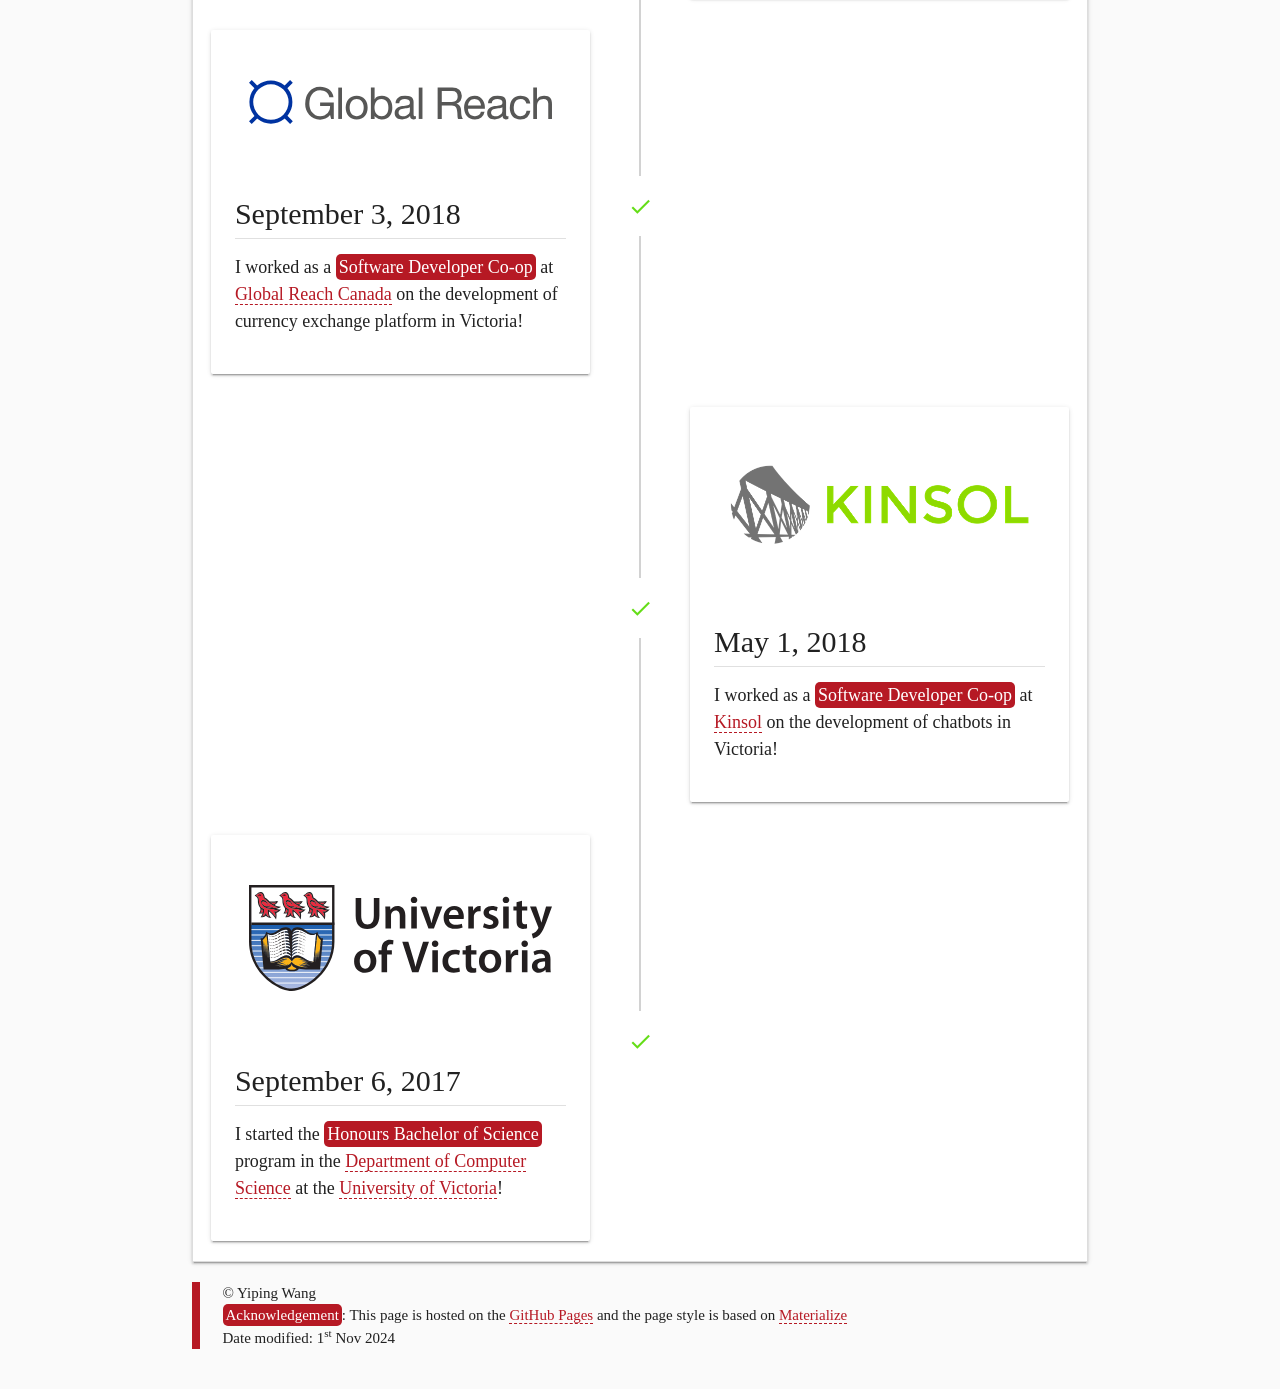
==== commit c8f2c1ed: "up" ====
--- a/index.html
+++ b/index.html
@@ -113,25 +113,6 @@
                                     <div class="timeline-event">
                                         <div class="card timeline-content">
                                             <div class="card-image waves-effect waves-block waves-light">
-                                                <img src="images/timeline/cranberry.svg"
-                                                    class="responsive-img activator">
-                                            </div>
-                                            <div class="card-content">
-                                                <span class="card-title activator grey-text text-darken-4">October 2,
-                                                    2023</span>
-                                                <div class="divider"></div>
-                                                <div class="section">
-                                                    <p class="collapsible-intro">Our wedding ceremony took place at
-                                                        <span class="highlight-text">Cranberry Creek Gardens</span>!
-                                                </div>
-                                            </div>
-                                        </div>
-                                        <div class="timeline-badge-done"><i class="material-icons">check</i>
-                                        </div>
-                                    </div>
-                                    <div class="timeline-event">
-                                        <div class="card timeline-content">
-                                            <div class="card-image waves-effect waves-block waves-light">
                                                 <img src="images/timeline/sharethrough.svg"
                                                     class="responsive-img activator">
                                             </div>
@@ -171,25 +152,6 @@
                                                 <div class="section">
                                                     <p class="collapsible-intro">Thanks Mr. Goose!
                                                     </p>
-                                                </div>
-                                            </div>
-                                        </div>
-                                        <div class="timeline-badge-done"><i class="material-icons">check</i>
-                                        </div>
-                                    </div>
-                                    <div class="timeline-event">
-                                        <div class="card timeline-content">
-                                            <div class="card-image waves-effect waves-block waves-light">
-                                                <img src="images/timeline/toronto_logo.svg"
-                                                    class="responsive-img activator">
-                                            </div>
-                                            <div class="card-content">
-                                                <span class="card-title activator grey-text text-darken-4">March 27,
-                                                    2023</span>
-                                                <div class="divider"></div>
-                                                <div class="section">
-                                                    <p class="collapsible-intro">We got <span
-                                                            class="highlight-text">married</span> in Toronto!
                                                 </div>
                                             </div>
                                         </div>
